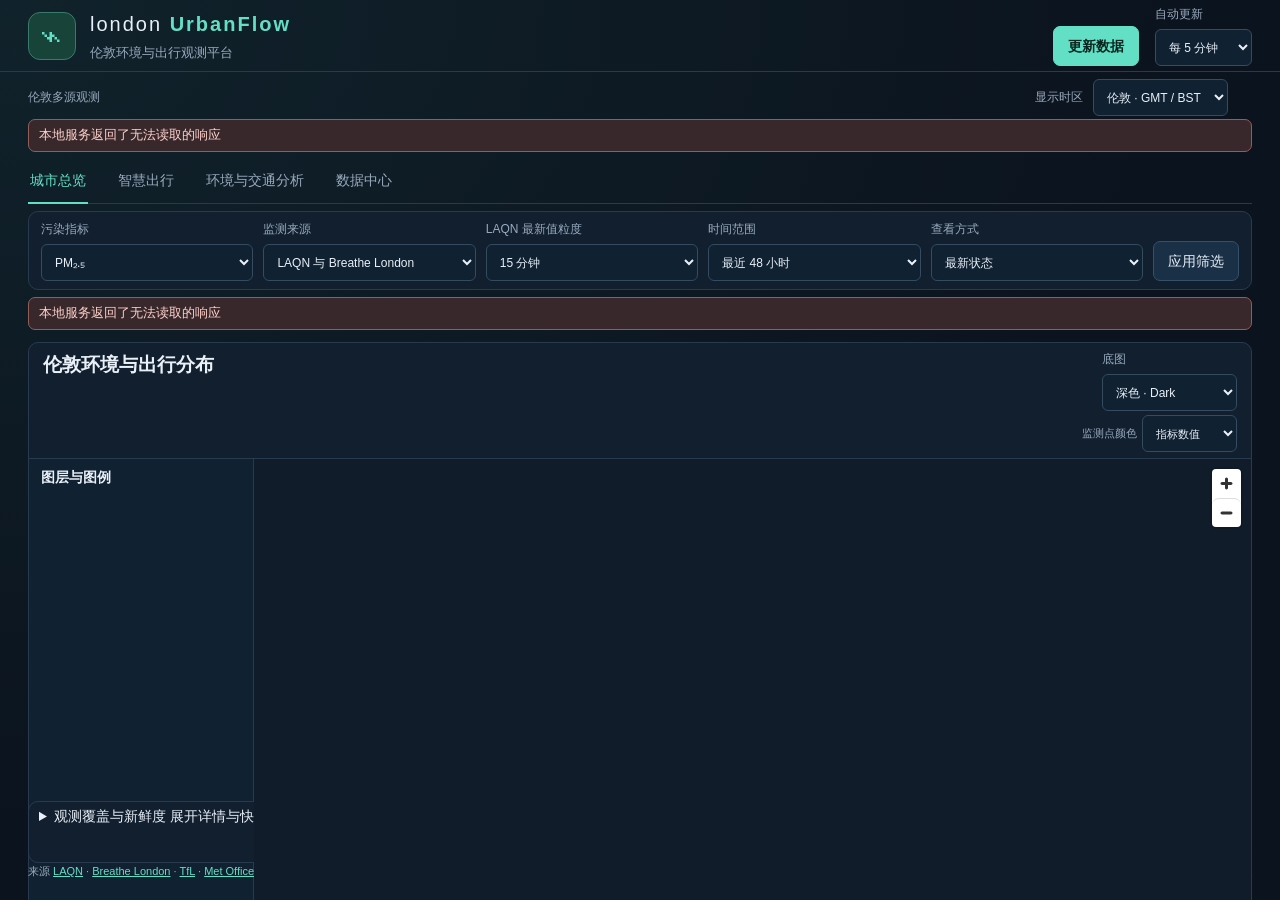
==== index.html @ 16e5d64f "优化网页界面模块" ====
<!doctype html>
<html lang="zh-CN">
<head>
<meta charset="utf-8">
<meta name="viewport" content="width=device-width,initial-scale=1">
<title>london UrbanFlow · 城市数据</title>
<link rel="icon" href="data:,">
<link rel="stylesheet" href="assets/live.css">
<link rel="stylesheet" href="assets/vendor/maplibre-gl-5.6.2.css">
<link rel="stylesheet" href="assets/city.css">
<script src="assets/vendor/maplibre-gl-5.6.2.js" defer></script>
<script src="assets/vendor/supercluster-8.0.1.min.js" defer></script>
<script src="assets/vendor/echarts-5.6.0.min.js" defer></script>
<script src="assets/live.js" defer></script>
<script src="assets/insights.js?v=20261118" defer></script>
<script src="assets/city.js?v=20261118" defer></script>
<script src="assets/journey.js?v=20261118" defer></script>
</head>
<body>
<noscript><p class="notice">请启用 JavaScript 以查询数据库。</p></noscript>
<header>
  <div class="brand"><div class="brandmark" aria-hidden="true">⌁</div><div><span class="wordmark">london <b>UrbanFlow</b></span><h1>伦敦环境与出行观测平台</h1></div></div>
  <div class="updates"><button id="updateButton" class="primary">更新数据</button><label>自动更新 <select id="autoInterval"><option value="0">关闭</option><option value="1">每 1 分钟</option><option value="5" selected>每 5 分钟</option><option value="15">每 15 分钟</option></select></label></div>
</header>
<main>
  <div class="context"><span>伦敦多源观测</span><label>显示时区 <select id="timezone"><option value="Europe/London">伦敦 · GMT / BST</option><option value="UTC">UTC</option><option value="Asia/Shanghai">北京 · UTC+8</option></select></label><span id="readTime"></span></div>
  <div id="startupError" class="notice error" hidden role="alert"></div>
  <div id="updateProgress" class="notice" hidden role="status" aria-live="polite"></div>
  <nav class="page-tabs" aria-label="页面"><button data-page="overview" class="active" aria-current="page">城市总览</button><button data-page="journey">智慧出行</button><button data-page="analysis">环境与交通分析</button><button data-page="tables">数据中心</button></nav>
  <div id="cityControls" class="panel city-controls">
    <label>污染指标<select id="cityMetric"><option value="PM25">PM₂.₅</option><option value="NO2">NO₂</option><option value="PM10">PM₁₀</option><option value="O3">O₃</option><option value="PM25_INDEX">PM₂.₅ 空气质量指数</option><option value="NO2_INDEX">NO₂ 空气质量指数</option></select></label>
    <label>监测来源<select id="citySource"><option value="">LAQN 与 Breathe London</option><option value="laqn">LAQN 参考站</option><option value="breathe">Breathe London 传感器</option><option value="breathe_wcc">Westminster 年度导入</option></select></label>
    <label>LAQN 最新值粒度<select id="cityPeriod"><option value="900">15 分钟</option><option value="3600">1 小时</option></select></label>
    <label>时间范围<select id="cityRange"><option value="48">最近 48 小时</option><option value="168">最近 7 天</option><option value="custom">自选日期</option></select></label>
    <label id="cityStartLabel" hidden>开始日期<input id="cityStart" type="date"></label><label id="cityEndLabel" hidden>结束日期<input id="cityEnd" type="date"></label>
    <label>查看方式<select id="cityMode"><option value="latest">最新状态</option><option value="history">历史回放</option></select></label>
    <button id="cityApply">应用筛选</button>
    <div class="replay" id="replayControls" hidden><button id="replayPlay">播放</button><input id="replayHour" type="range" min="0" max="47" value="47" aria-label="回放小时"><output id="replayLabel"></output></div>
  </div>
  <div id="cityError" class="notice error" hidden role="alert"></div>
  <section id="cityOverview">
    <div id="cityKpis" class="city-kpis"></div>
    <div class="city-grid">
      <section class="panel geo-panel">
        <div class="panel-title"><div><h2>伦敦环境与出行分布</h2><p id="mapWindow"></p></div><label>底图<select id="basemap"><option value="dark">深色 · Dark</option><option value="positron">浅色 · Positron</option></select></label></div>
        <div class="map-toolbar"><label>监测点颜色<select id="mapColor"><option value="concentration">指标数值</option><option value="freshness">数据新鲜度</option></select></label></div>
        <div class="map-workspace">
          <details class="gis-sidebar"><summary>图层与图例</summary><div class="gis-sidebar-content">
            <details class="gis-layer-group" open><summary><label class="check"><input id="layerBoundary" type="checkbox" checked> 行政区划</label></summary><div class="gis-sublayer"><label class="check"><input id="layerRegion" type="checkbox" checked> 大伦敦 <i class="layer-symbol boundary-symbol"></i></label><button type="button" data-gis-table="region">属性表</button></div><div class="gis-sublayer"><label class="check"><input id="layerBorough" type="checkbox" checked> 33 个行政区 <i class="layer-symbol borough-symbol"></i></label><button type="button" data-gis-table="borough">属性表</button></div></details>
            <details class="gis-layer-group" open><summary><label class="check"><input id="layerAir" type="checkbox" checked> 空气监测点</label></summary><div class="gis-sublayer"><label class="check"><input id="layerLaqn" type="checkbox" checked> LAQN <i class="layer-symbol laqn-symbol"></i></label><button type="button" data-gis-table="laqn">属性表</button></div><div class="gis-sublayer"><label class="check"><input id="layerBreathe" type="checkbox" checked> Breathe London <i class="layer-symbol breathe-symbol"></i></label><button type="button" data-gis-table="breathe">属性表</button></div></details>
            <div class="gis-layer-group"><div class="gis-sublayer"><label class="check"><input id="layerBikes" type="checkbox" checked> 自行车站 · 点</label><button type="button" data-gis-table="bikes">属性表</button></div></div>
            <details class="gis-layer-group" open><summary><label class="check"><input id="layerRoads" type="checkbox" checked> 道路事件</label></summary><div class="gis-sublayer"><label class="check"><input id="layerRoadPoints" type="checkbox" checked> 点事件 <i class="layer-symbol road-point-symbol"></i></label><button type="button" data-gis-table="roadPoint">属性表</button></div><div class="gis-sublayer"><label class="check"><input id="layerRoadAreas" type="checkbox" checked> 面事件 <i class="layer-symbol road-area-symbol"></i></label><button type="button" data-gis-table="roadArea">属性表</button></div></details>
            <div id="mapLegend" class="map-legend"></div>
          </div></details>
          <div id="cityMap" aria-label="伦敦环境与交通地图"></div>
        </div>
        <div id="mapNotice" class="map-notice" role="status">正在加载底图…</div>
         <section class="gis-table-panel" aria-label="地图属性表"><div class="gis-table-head"><div><h3 id="gisTableTitle">LAQN 监测点属性表</h3><span id="gisTableCount"></span></div><label>搜索要素<input id="gisTableSearch" type="search" placeholder="名称、编号或属性"></label></div><div id="gisTable" class="gis-table-scroll"></div><div class="gis-table-foot"><span id="gisTablePage"></span><button id="gisTablePrevious" type="button">上一页</button><button id="gisTableNext" type="button">下一页</button></div></section>
         <div class="map-attribution-text">OpenFreeMap · © OpenMapTiles · © OpenStreetMap contributors · 边界：<a href="https://www.ons.gov.uk/methodology/geography/licences" target="_blank" rel="noopener">ONS / OS Open Government Licence v3.0</a></div>
      </section>
      <aside class="panel linkage">
        <div class="panel-title"><div><h2 id="linkTitle">周边环境与出行</h2><p id="linkSubtitle">点击地图中的站点或道路事件</p></div></div>
        <div class="link-controls"><label>自行车 / 监测点范围<select id="nearRadius"><option value="500">500 米</option><option value="1000">1 公里</option><option value="2000">2 公里</option></select></label><label>道路事件范围<select id="roadRadius"><option value="500">500 米</option><option value="1000" selected>1 公里</option><option value="2000">2 公里</option></select></label></div>
        <div id="citizenCard" class="citizen-card" role="status" aria-live="polite"></div>
        <div id="nearbyContent" class="nearby-content"><p class="muted">选择一个监测站，查看污染变化和附近出行资源。</p></div>
        <div id="miniTrend" class="chart compact-chart" aria-label="所选站点污染趋势"></div>
        <div class="link-buttons"><button id="openSelected" disabled>元数据与原始记录</button><button id="analyseSelected" disabled>分析此站</button></div>
      </aside>
    </div>
    <details class="panel overview-bottom"><summary>观测覆盖与新鲜度 <span>展开详情与快速选站</span></summary><div class="overview-extra"><div id="coverageSummary" class="coverage-summary"></div><div class="quick-sites"><label>快速选择监测站<select id="quickStation"></select></label><button id="chooseQuick">查看周边</button></div></div></details>
  </section>
  <section id="journeyPage" hidden>
    <aside class="panel journey-planner">
      <div class="panel-title"><div><h2>规划出行</h2><p>Santander Cycles 固定站点 · 车辆与空位为快照</p></div></div>
      <div class="journey-form">
        <div class="journey-point"><button id="pickStart" type="button">在地图选起点</button><span id="startLabel">尚未选择</span></div>
        <div class="journey-point"><button id="pickEnd" type="button">在地图选终点</button><span id="endLabel">尚未选择</span></div>
        <div class="journey-actions"><button id="swapJourney" type="button">交换起终点</button><button id="clearJourney" type="button">清除</button></div>
        <label>出行方式<select id="journeyMode"><option value="shared_bike">Santander Cycles</option><option value="walk">步行</option><option value="personal_bike">个人自行车</option></select></label>
        <label id="maxWalkLabel">取车与还车步行上限<select id="maxWalk"><option value="1000">各 1 公里</option><option value="2000">各 2 公里</option></select></label>
        <button id="planJourney" class="primary" type="button">规划路线</button>
      </div>
      <div id="journeyResult" class="journey-result" role="status" aria-live="polite"><p class="muted">在地图上依次选择起点和终点。</p></div>
    </aside>
    <div class="panel journey-map-panel"><div class="journey-map-head"><strong>取车 · 骑行 · 还车</strong><span id="journeyMapHint">选择起点</span></div><div id="journeyMapHost"></div><div class="journey-map-foot">路线：© openrouteservice / OpenStreetMap · 站点：TfL BikePoint · 数据不保证车辆或空位预留</div></div>
  </section>
  <section id="cityAnalysis" hidden>
    <div class="panel analysis-selection">
      <label>分析来源<select id="analysisSource"><option value="laqn">LAQN 参考站</option><option value="breathe">Breathe London 传感器</option><option value="breathe_wcc">Westminster 年度导入</option></select></label>
      <label class="compare-select">对比站点（最多 4 站，可按 Ctrl 多选）<select id="compareStations" multiple size="4"></select></label>
      <label>时间粒度<select id="analysisInterval"><option value="3600">小时（优先来源小时值）</option><option value="900">15 分钟（LAQN）</option></select></label>
      <label>伦敦气象背景站<select id="weatherStation"><option value="">按有效观测数选择</option></select></label>
      <button id="analysisApply" class="primary">更新分析</button>
    </div>
    <div id="analysisNote" class="notice"></div>
    <nav class="analysis-tabs" aria-label="分析图表"><button type="button" data-analysis-tab="series" class="active">污染趋势</button><button type="button" data-analysis-tab="heatmap">小时热力</button><button type="button" data-analysis-tab="coverage">覆盖与缺测</button><button type="button" data-analysis-tab="weather">气象关联</button><button type="button" data-analysis-tab="bike">自行车时序</button><button type="button" data-analysis-tab="borough">行政区覆盖</button></nav>
    <section class="panel" data-analysis-section="series"><div class="panel-title"><h2>污染变化与站点对比</h2><span id="seriesSummary"></span></div><div id="pollutionChart" class="chart" aria-label="污染时间序列"></div></section>
    <div class="analysis-grid">
      <section class="panel" data-analysis-section="heatmap" hidden><div class="panel-title"><h2>日期 × 小时污染变化</h2></div><div id="pollutionHeatmap" class="chart" aria-label="污染小时热力图"></div></section>
      <section class="panel" data-analysis-section="coverage" hidden><div class="panel-title"><h2>有效监测站覆盖</h2></div><div id="coverageChart" class="chart" aria-label="逐小时覆盖率"></div></section>
      <section class="panel" data-analysis-section="coverage" hidden><div class="panel-title"><h2>缺测时段分布</h2></div><div id="missingHeatmap" class="chart" aria-label="缺测小时热力图"></div></section>
      <section class="panel" data-analysis-section="weather" hidden><div class="panel-title"><h2>污染与气象同步变化</h2></div><div id="weatherChart" class="chart" aria-label="污染与气象时序"></div><p id="weatherNote" class="chart-note"></p></section>
      <section class="panel" data-analysis-section="weather" hidden><div class="panel-title"><h2>风速与污染的小时配对</h2></div><div id="weatherScatter" class="chart" aria-label="风速污染散点图"></div><p id="correlationNote" class="chart-note"></p></section>
      <section class="panel" data-analysis-section="bike" hidden><div class="panel-title"><h2>自行车车辆与空位变化</h2></div><div class="bike-choice"><label>自行车站<select id="bikeStation"></select></label></div><div id="bikeChart" class="chart" aria-label="自行车快照时序"></div><p id="bikeNote" class="chart-note"></p></section>
    </div>
    <section class="panel" data-analysis-section="borough" hidden><div class="panel-title"><h2>行政区监测覆盖</h2></div><div id="boroughCoverage" class="borough-list"></div></section>
  </section>
  <div id="tablesPage" hidden>
  <nav id="sources" class="sources" aria-label="数据来源">
    <button class="source active" data-source="laqn" aria-current="page"><strong>LAQN</strong><span>空气质量参考站</span><small id="badge-laqn">读取中</small></button>
    <button class="source" data-source="breathe"><strong>Breathe London</strong><span>城市传感器网络</span><small id="badge-breathe">读取中</small></button>
    <button class="source" data-source="tfl"><strong>TfL</strong><span>自行车与道路事件</span><small id="badge-tfl">读取中</small></button>
    <button class="source" data-source="metoffice"><strong>Met Office</strong><span>地面气象观测</span><small id="badge-metoffice">读取中</small></button>
    <button class="source" data-source="boundaries"><strong>伦敦行政区划</strong><span>大伦敦与 33 个行政区</span><small>2025 年边界</small></button>
  </nav>
  <section class="panel">
    <div class="panel-title"><div><h2 id="tableTitle">LAQN 最新浓度</h2><p id="tableDescription">每项读数显示各自的观测时间</p></div><span id="rowCount"></span></div>
    <div class="filters">
      <label id="laqnFilter">观测类型<select id="laqnMode"><option value="900">15 分钟浓度</option><option value="3600">小时浓度</option><option value="index">小时空气质量指数</option></select></label>
      <label id="breatheFilter" hidden>数据来源<select id="breatheSource"><option value="breathe">官网地图与曲线</option><option value="breathe_wcc">Westminster 历史导入</option></select></label>
      <label id="tflFilter" hidden>交通数据<select id="tflMode"><option value="bikes">自行车停靠站</option><option value="roads">道路事件</option></select></label>
      <label id="weatherFilter" hidden>区域<select id="region"><option value="">全部区域</option></select></label>
      <label class="search"><span id="searchLabel">搜索站名或编号</span><input id="search" type="search" placeholder="输入名称或编号" autocomplete="off"></label>
      <label id="showAllFilter" class="check"><input id="showAll" type="checkbox"> <span id="showAllLabel">包括停用站点</span></label>
      <label>每页<select id="pageSize"><option selected>8</option><option>25</option><option>50</option><option>100</option></select></label>
    </div>
    <div id="tableError" class="notice error" hidden role="alert"></div>
    <div id="dataTable" class="table-wrap" aria-live="polite" aria-busy="true"></div>
    <div class="pagination"><span id="pageInfo"></span><button id="previous">上一页</button><button id="next">下一页</button></div>
  </section>
  <section id="collectionStatus" class="panel status-panel"><details open><summary>采集状态 <span id="statusSummary"></span></summary><div id="sourceStatus"></div></details></section>
  </div>
  <footer><span>来源 <a href="https://www.londonair.org.uk/" target="_blank" rel="noopener">LAQN</a> · <a href="https://www.breathelondon.org/" target="_blank" rel="noopener">Breathe London</a> · <a href="https://tfl.gov.uk/" target="_blank" rel="noopener">TfL</a> · <a href="https://www.metoffice.gov.uk/" target="_blank" rel="noopener">Met Office</a><br>Contains Breathe London data licensed under the Open Government Licence v3.0.</span><span>时间与质量状态来自各数据源<br>U 未提供审定状态 · P 暂定 · R 已审定</span></footer>
</main>
<dialog id="gisTableDialog" class="workspace-dialog"><div class="dialog-header"><h2>图层属性表</h2><button id="closeGisTable" type="button">关闭 ×</button></div></dialog>
<dialog id="linkageDialog" class="workspace-dialog"><div class="dialog-header"><h2>周边详情</h2><button id="closeLinkage" type="button">关闭 ×</button></div></dialog>
<dialog id="detail">
  <div class="dialog-header"><div><h2 id="detailTitle">站点详情</h2><p id="detailSubtitle"></p></div><button id="closeDetail" aria-label="关闭详情">关闭 ×</button></div>
  <div id="detailError" class="notice error" hidden role="alert"></div>
  <div id="stationDetail">
    <details class="metadata-section" open><summary>站点元数据</summary><div id="metadata" class="metadata"></div></details>
    <h3>历史观测</h3>
    <div class="filters">
      <label>开始日期<input id="historyStart" type="date"></label>
      <label>结束日期<input id="historyEnd" type="date"></label>
      <label>指标<select id="historyMetric"><option value="">全部指标</option></select></label>
      <label>观测时长<select id="historyPeriod"><option value="">全部时长</option><option value="900">15 分钟</option><option value="3600">1 小时</option><option value="0">快照</option></select></label>
      <button id="queryHistory" class="primary">查询</button>
    </div>
    <p id="historyBounds" class="muted"></p>
    <div id="historyTable" class="table-wrap"></div>
    <div class="pagination"><span id="historyPageInfo"></span><button id="historyPrevious">上一页</button><button id="historyNext">下一页</button></div>
  </div>
  <div id="boundaryDetail" hidden></div>
  <div id="roadDetail" hidden></div>
</dialog>
</body>
</html>
---- assets/live.css ----
:root{color-scheme:dark;font-family:Inter,"Segoe UI","Microsoft YaHei",sans-serif;font-size:14px;--bg:#0b131e;--panel:#111f2e;--line:#283b4e;--muted:#98aabd;--ink:#e9f0f8;--accent:#63dfc6}*{box-sizing:border-box}body{margin:0;background:radial-gradient(ellipse at top left,#17363c70,transparent 65%),var(--bg);color:var(--ink);line-height:1.6}header,main{max-width:1900px;margin:auto;padding:26px 32px}header{display:flex;justify-content:space-between;gap:22px;align-items:center;border-bottom:1px solid var(--line)}main{padding-top:16px}.brand{display:flex;gap:14px;align-items:center}.brandmark{background:#184339;color:var(--accent);border:1px solid #387b6c;border-radius:12px;font-size:40px;line-height:1;width:48px;height:48px;text-align:center}.wordmark{font-size:20px;letter-spacing:2px}.wordmark b{color:var(--accent)}h1{font-size:13px;font-weight:400;color:var(--muted);margin:3px 0 0}h2{font-size:19px;margin:0}h3{font-size:16px}button,select,input{font:inherit}button,select{cursor:pointer}button{color:var(--ink);background:#193046;border:1px solid #35506a;border-radius:7px;padding:8px 14px}button:hover{background:#27445c}button:disabled{opacity:.4;cursor:default}.primary{background:#63dfc6;color:#08251e;border-color:#63dfc6;font-weight:650}.primary:hover{background:#8debd8}select,input[type=search],input[type=date]{color:var(--ink);border:1px solid #344b60;border-radius:6px;background:#102131;padding:7px 9px;min-height:37px}input[type=checkbox]{accent-color:var(--accent)}button:focus-visible,input:focus-visible,select:focus-visible,summary:focus-visible,a:focus-visible{outline:2px solid var(--accent);outline-offset:3px}[hidden]{display:none!important}label{display:flex;flex-direction:column;gap:5px;color:var(--muted);font-size:12px}.updates{display:flex;align-items:end;gap:16px}.context{display:flex;align-items:center;gap:24px;margin-bottom:22px;color:var(--muted);font-size:12px}.context>label{flex-direction:row;align-items:center;gap:10px}.context>span:first-child{margin-right:auto}.sources{display:grid;grid-template-columns:repeat(4,minmax(0,1fr));gap:12px;margin-bottom:22px}.source{background:#112131;text-align:left;border-color:#2b4051;padding:17px 20px;border-radius:9px;display:flex;flex-direction:column;gap:4px;position:relative}.source strong{font-size:18px;font-weight:550}.source span{font-size:12px;color:var(--muted)}.source small{font-size:11px;margin-top:9px;color:#b4c2d0}.source.active{border-color:var(--accent);background:linear-gradient(110deg,#173a39,#132838)}.source.active strong{color:var(--accent)}.source small.warning{color:#f4c16b}.panel{background:var(--panel);border:1px solid var(--line);border-radius:10px;overflow:hidden;margin-bottom:18px}.panel-title{display:flex;justify-content:space-between;gap:15px;align-items:center;padding:20px 22px 15px}.panel-title p{color:var(--muted);font-size:12px;margin:4px 0 0}.panel-title>span{font-size:12px;color:var(--muted)}.filters{display:flex;flex-wrap:wrap;align-items:end;gap:14px;padding:0 22px 18px}.filters .search{min-width:220px;flex:1}.check{flex-direction:row;align-items:center;min-height:37px;gap:5px;white-space:nowrap}.table-wrap{overflow:auto;max-height:64vh;scrollbar-width:thin;min-height:160px;border-top:1px solid var(--line)}table{width:100%;border-collapse:collapse;text-align:left;font-size:12px}th{position:sticky;top:0;z-index:1;background:#182d40;padding:12px 15px;color:#b1c5d8;white-space:nowrap;font-weight:500}td{padding:13px 15px;border-bottom:1px solid #26394b;vertical-align:top;min-width:150px}tbody tr:nth-child(even){background:#172b3a38}tbody tr:hover{background:#21394b88}td:first-child{min-width:235px}td .site-link{padding:0;color:var(--accent);background:none;border:0;font-size:13px;white-space:normal;text-align:left}.site-link:hover{text-decoration:underline}.station-name{display:block;color:var(--ink);font-size:12px}.sub,.obs-time{display:block;color:var(--muted);font-size:10px;margin-top:4px}.value{font-size:18px;line-height:1.2;font-variant-numeric:tabular-nums}.unit{font-size:10px;color:var(--muted);margin-left:5px}.quality{font-size:10px;color:#add3c5;padding:0 4px;border:1px solid #35594e;border-radius:3px;margin-left:5px}.stale .obs-time,.warning{color:#e5b56d}.stale .value{color:#d7c6b0}.pagination{padding:12px 22px;display:flex;align-items:center;gap:10px;font-size:12px}.pagination>span{margin-right:auto;color:var(--muted)}.notice{padding:13px 17px;border:1px solid #3b6477;border-radius:7px;background:#173041;margin-bottom:15px;font-size:13px;white-space:pre-line}.error{border-color:#945e58;background:#38282c;color:#ffd2ca}td.empty{text-align:center;padding:60px 20px;color:var(--muted)}.status-panel{padding:16px 22px}.status-panel summary{font-size:13px;cursor:pointer}.status-panel summary span{margin-left:12px;color:var(--muted);font-size:12px}.jobs{width:100%;font-size:11px;margin-top:13px}.jobs th{position:static;background:none}.jobs td{min-width:0}.jobs td:first-child{min-width:170px}.job-error{color:#f0b298;max-width:450px;overflow-wrap:anywhere}.status-extra{font-size:12px;color:var(--muted)}footer{display:flex;justify-content:space-between;gap:25px;color:var(--muted);font-size:11px;padding:7px 0 25px}a{color:var(--accent)}dialog{background:var(--panel);color:var(--ink);border:1px solid #446176;border-radius:12px;width:min(1250px,calc(100% - 30px));max-height:92vh;padding:22px}dialog::backdrop{background:#030911bb;backdrop-filter:blur(3px)}.dialog-header{display:flex;justify-content:space-between;align-items:start;gap:15px;margin-bottom:20px}.dialog-header p{font-size:12px;color:var(--muted);margin:5px 0}.metadata-section summary{cursor:pointer}.metadata{display:grid;grid-template-columns:repeat(3,minmax(0,1fr));gap:8px 22px;margin:15px 0}.metadata-item{padding:7px 0;border-bottom:1px solid var(--line);overflow-wrap:anywhere;font-size:12px}.metadata-item span{display:block;color:var(--muted);font-size:10px;margin-bottom:3px}.metadata-section{border-bottom:1px solid var(--line);padding-bottom:14px}dialog .filters{padding:0 0 12px}dialog .table-wrap{max-height:38vh}dialog .pagination{padding-left:0;padding-right:0}.muted{color:var(--muted);font-size:11px}.raw-data{white-space:pre-wrap;overflow-wrap:anywhere;background:#0c1824;border:1px solid var(--line);padding:13px;border-radius:6px;font-size:11px;max-height:300px;overflow:auto}.road-summary{display:grid;grid-template-columns:repeat(2,minmax(0,1fr));gap:10px}.road-summary p{font-size:12px;overflow-wrap:anywhere}.road-summary span{color:var(--muted);display:block}
@media(max-width:1000px){header,main{padding-left:18px;padding-right:18px}.sources{grid-template-columns:repeat(2,minmax(0,1fr))}.metadata{grid-template-columns:repeat(2,minmax(0,1fr))}.context{flex-wrap:wrap;gap:10px}.context #readTime{width:100%}.source{padding:14px 17px}}
@media(max-width:600px){header{align-items:start;flex-direction:column}.updates{width:100%;justify-content:space-between}.wordmark{font-size:17px}.sources{gap:8px}.source strong{font-size:15px}.panel-title{padding:16px}.filters{padding:0 16px 15px;gap:10px}.filters .search{min-width:100%;order:3}h2{font-size:16px}.pagination{padding:12px}.metadata{grid-template-columns:1fr}.road-summary{grid-template-columns:1fr}footer{flex-direction:column}.status-panel{padding:14px}.table-wrap{max-height:65vh}dialog{padding:16px}}
---- assets/vendor/maplibre-gl-5.6.2.css ----
.maplibregl-map{font:12px/20px Helvetica Neue,Arial,Helvetica,sans-serif;overflow:hidden;position:relative;-webkit-tap-highlight-color:rgb(0,0,0,0)}.maplibregl-canvas{left:0;position:absolute;top:0}.maplibregl-map:fullscreen{height:100%;width:100%}.maplibregl-ctrl-group button.maplibregl-ctrl-compass{touch-action:none}.maplibregl-canvas-container.maplibregl-interactive,.maplibregl-ctrl-group button.maplibregl-ctrl-compass{cursor:grab;-webkit-user-select:none;-moz-user-select:none;user-select:none}.maplibregl-canvas-container.maplibregl-interactive.maplibregl-track-pointer{cursor:pointer}.maplibregl-canvas-container.maplibregl-interactive:active,.maplibregl-ctrl-group button.maplibregl-ctrl-compass:active{cursor:grabbing}.maplibregl-canvas-container.maplibregl-touch-zoom-rotate,.maplibregl-canvas-container.maplibregl-touch-zoom-rotate .maplibregl-canvas{touch-action:pan-x pan-y}.maplibregl-canvas-container.maplibregl-touch-drag-pan,.maplibregl-canvas-container.maplibregl-touch-drag-pan .maplibregl-canvas{touch-action:pinch-zoom}.maplibregl-canvas-container.maplibregl-touch-zoom-rotate.maplibregl-touch-drag-pan,.maplibregl-canvas-container.maplibregl-touch-zoom-rotate.maplibregl-touch-drag-pan .maplibregl-canvas{touch-action:none}.maplibregl-canvas-container.maplibregl-touch-drag-pan.maplibregl-cooperative-gestures,.maplibregl-canvas-container.maplibregl-touch-drag-pan.maplibregl-cooperative-gestures .maplibregl-canvas{touch-action:pan-x pan-y}.maplibregl-ctrl-bottom-left,.maplibregl-ctrl-bottom-right,.maplibregl-ctrl-top-left,.maplibregl-ctrl-top-right{pointer-events:none;position:absolute;z-index:2}.maplibregl-ctrl-top-left{left:0;top:0}.maplibregl-ctrl-top-right{right:0;top:0}.maplibregl-ctrl-bottom-left{bottom:0;left:0}.maplibregl-ctrl-bottom-right{bottom:0;right:0}.maplibregl-ctrl{clear:both;pointer-events:auto;transform:translate(0)}.maplibregl-ctrl-top-left .maplibregl-ctrl{float:left;margin:10px 0 0 10px}.maplibregl-ctrl-top-right .maplibregl-ctrl{float:right;margin:10px 10px 0 0}.maplibregl-ctrl-bottom-left .maplibregl-ctrl{float:left;margin:0 0 10px 10px}.maplibregl-ctrl-bottom-right .maplibregl-ctrl{float:right;margin:0 10px 10px 0}.maplibregl-ctrl-group{background:#fff;border-radius:4px}.maplibregl-ctrl-group:not(:empty){box-shadow:0 0 0 2px rgba(0,0,0,.1)}@media (forced-colors:active){.maplibregl-ctrl-group:not(:empty){box-shadow:0 0 0 2px ButtonText}}.maplibregl-ctrl-group button{background-color:transparent;border:0;box-sizing:border-box;cursor:pointer;display:block;height:29px;outline:none;padding:0;width:29px}.maplibregl-ctrl-group button+button{border-top:1px solid #ddd}.maplibregl-ctrl button .maplibregl-ctrl-icon{background-position:50%;background-repeat:no-repeat;display:block;height:100%;width:100%}@media (forced-colors:active){.maplibregl-ctrl-icon{background-color:transparent}.maplibregl-ctrl-group button+button{border-top:1px solid ButtonText}}.maplibregl-ctrl button::-moz-focus-inner{border:0;padding:0}.maplibregl-ctrl-attrib-button:focus,.maplibregl-ctrl-group button:focus{box-shadow:0 0 2px 2px #0096ff}.maplibregl-ctrl button:disabled{cursor:not-allowed}.maplibregl-ctrl button:disabled .maplibregl-ctrl-icon{opacity:.25}@media (hover:hover){.maplibregl-ctrl button:not(:disabled):hover{background-color:rgba(0,0,0,.05)}}.maplibregl-ctrl button:not(:disabled):active{background-color:rgba(0,0,0,.05)}.maplibregl-ctrl-group button:focus:focus-visible{box-shadow:0 0 2px 2px #0096ff}.maplibregl-ctrl-group button:focus:not(:focus-visible){box-shadow:none}.maplibregl-ctrl-group button:focus:first-child{border-radius:4px 4px 0 0}.maplibregl-ctrl-group button:focus:last-child{border-radius:0 0 4px 4px}.maplibregl-ctrl-group button:focus:only-child{border-radius:inherit}.maplibregl-ctrl button.maplibregl-ctrl-zoom-out .maplibregl-ctrl-icon{background-image:url("data:image/svg+xml;charset=utf-8,%3Csvg xmlns='http://www.w3.org/2000/svg' width='29' height='29' fill='%23333' viewBox='0 0 29 29'%3E%3Cpath d='M10 13c-.75 0-1.5.75-1.5 1.5S9.25 16 10 16h9c.75 0 1.5-.75 1.5-1.5S19.75 13 19 13z'/%3E%3C/svg%3E")}.maplibregl-ctrl button.maplibregl-ctrl-zoom-in .maplibregl-ctrl-icon{background-image:url("data:image/svg+xml;charset=utf-8,%3Csvg xmlns='http://www.w3.org/2000/svg' width='29' height='29' fill='%23333' viewBox='0 0 29 29'%3E%3Cpath d='M14.5 8.5c-.75 0-1.5.75-1.5 1.5v3h-3c-.75 0-1.5.75-1.5 1.5S9.25 16 10 16h3v3c0 .75.75 1.5 1.5 1.5S16 19.75 16 19v-3h3c.75 0 1.5-.75 1.5-1.5S19.75 13 19 13h-3v-3c0-.75-.75-1.5-1.5-1.5'/%3E%3C/svg%3E")}@media (forced-colors:active){.maplibregl-ctrl button.maplibregl-ctrl-zoom-out .maplibregl-ctrl-icon{background-image:url("data:image/svg+xml;charset=utf-8,%3Csvg xmlns='http://www.w3.org/2000/svg' width='29' height='29' fill='%23fff' viewBox='0 0 29 29'%3E%3Cpath d='M10 13c-.75 0-1.5.75-1.5 1.5S9.25 16 10 16h9c.75 0 1.5-.75 1.5-1.5S19.75 13 19 13z'/%3E%3C/svg%3E")}.maplibregl-ctrl button.maplibregl-ctrl-zoom-in .maplibregl-ctrl-icon{background-image:url("data:image/svg+xml;charset=utf-8,%3Csvg xmlns='http://www.w3.org/2000/svg' width='29' height='29' fill='%23fff' viewBox='0 0 29 29'%3E%3Cpath d='M14.5 8.5c-.75 0-1.5.75-1.5 1.5v3h-3c-.75 0-1.5.75-1.5 1.5S9.25 16 10 16h3v3c0 .75.75 1.5 1.5 1.5S16 19.75 16 19v-3h3c.75 0 1.5-.75 1.5-1.5S19.75 13 19 13h-3v-3c0-.75-.75-1.5-1.5-1.5'/%3E%3C/svg%3E")}}@media (forced-colors:active) and (prefers-color-scheme:light){.maplibregl-ctrl button.maplibregl-ctrl-zoom-out .maplibregl-ctrl-icon{background-image:url("data:image/svg+xml;charset=utf-8,%3Csvg xmlns='http://www.w3.org/2000/svg' width='29' height='29' viewBox='0 0 29 29'%3E%3Cpath d='M10 13c-.75 0-1.5.75-1.5 1.5S9.25 16 10 16h9c.75 0 1.5-.75 1.5-1.5S19.75 13 19 13z'/%3E%3C/svg%3E")}.maplibregl-ctrl button.maplibregl-ctrl-zoom-in .maplibregl-ctrl-icon{background-image:url("data:image/svg+xml;charset=utf-8,%3Csvg xmlns='http://www.w3.org/2000/svg' width='29' height='29' viewBox='0 0 29 29'%3E%3Cpath d='M14.5 8.5c-.75 0-1.5.75-1.5 1.5v3h-3c-.75 0-1.5.75-1.5 1.5S9.25 16 10 16h3v3c0 .75.75 1.5 1.5 1.5S16 19.75 16 19v-3h3c.75 0 1.5-.75 1.5-1.5S19.75 13 19 13h-3v-3c0-.75-.75-1.5-1.5-1.5'/%3E%3C/svg%3E")}}.maplibregl-ctrl button.maplibregl-ctrl-fullscreen .maplibregl-ctrl-icon{background-image:url("data:image/svg+xml;charset=utf-8,%3Csvg xmlns='http://www.w3.org/2000/svg' width='29' height='29' fill='%23333' viewBox='0 0 29 29'%3E%3Cpath d='M24 16v5.5c0 1.75-.75 2.5-2.5 2.5H16v-1l3-1.5-4-5.5 1-1 5.5 4 1.5-3zM6 16l1.5 3 5.5-4 1 1-4 5.5 3 1.5v1H7.5C5.75 24 5 23.25 5 21.5V16zm7-11v1l-3 1.5 4 5.5-1 1-5.5-4L6 13H5V7.5C5 5.75 5.75 5 7.5 5zm11 2.5c0-1.75-.75-2.5-2.5-2.5H16v1l3 1.5-4 5.5 1 1 5.5-4 1.5 3h1z'/%3E%3C/svg%3E")}.maplibregl-ctrl button.maplibregl-ctrl-shrink .maplibregl-ctrl-icon{background-image:url("data:image/svg+xml;charset=utf-8,%3Csvg xmlns='http://www.w3.org/2000/svg' width='29' height='29' viewBox='0 0 29 29'%3E%3Cpath d='M18.5 16c-1.75 0-2.5.75-2.5 2.5V24h1l1.5-3 5.5 4 1-1-4-5.5 3-1.5v-1zM13 18.5c0-1.75-.75-2.5-2.5-2.5H5v1l3 1.5L4 24l1 1 5.5-4 1.5 3h1zm3-8c0 1.75.75 2.5 2.5 2.5H24v-1l-3-1.5L25 5l-1-1-5.5 4L17 5h-1zM10.5 13c1.75 0 2.5-.75 2.5-2.5V5h-1l-1.5 3L5 4 4 5l4 5.5L5 12v1z'/%3E%3C/svg%3E")}@media (forced-colors:active){.maplibregl-ctrl button.maplibregl-ctrl-fullscreen .maplibregl-ctrl-icon{background-image:url("data:image/svg+xml;charset=utf-8,%3Csvg xmlns='http://www.w3.org/2000/svg' width='29' height='29' fill='%23fff' viewBox='0 0 29 29'%3E%3Cpath d='M24 16v5.5c0 1.75-.75 2.5-2.5 2.5H16v-1l3-1.5-4-5.5 1-1 5.5 4 1.5-3zM6 16l1.5 3 5.5-4 1 1-4 5.5 3 1.5v1H7.5C5.75 24 5 23.25 5 21.5V16zm7-11v1l-3 1.5 4 5.5-1 1-5.5-4L6 13H5V7.5C5 5.75 5.75 5 7.5 5zm11 2.5c0-1.75-.75-2.5-2.5-2.5H16v1l3 1.5-4 5.5 1 1 5.5-4 1.5 3h1z'/%3E%3C/svg%3E")}.maplibregl-ctrl button.maplibregl-ctrl-shrink .maplibregl-ctrl-icon{background-image:url("data:image/svg+xml;charset=utf-8,%3Csvg xmlns='http://www.w3.org/2000/svg' width='29' height='29' fill='%23fff' viewBox='0 0 29 29'%3E%3Cpath d='M18.5 16c-1.75 0-2.5.75-2.5 2.5V24h1l1.5-3 5.5 4 1-1-4-5.5 3-1.5v-1zM13 18.5c0-1.75-.75-2.5-2.5-2.5H5v1l3 1.5L4 24l1 1 5.5-4 1.5 3h1zm3-8c0 1.75.75 2.5 2.5 2.5H24v-1l-3-1.5L25 5l-1-1-5.5 4L17 5h-1zM10.5 13c1.75 0 2.5-.75 2.5-2.5V5h-1l-1.5 3L5 4 4 5l4 5.5L5 12v1z'/%3E%3C/svg%3E")}}@media (forced-colors:active) and (prefers-color-scheme:light){.maplibregl-ctrl button.maplibregl-ctrl-fullscreen .maplibregl-ctrl-icon{background-image:url("data:image/svg+xml;charset=utf-8,%3Csvg xmlns='http://www.w3.org/2000/svg' width='29' height='29' viewBox='0 0 29 29'%3E%3Cpath d='M24 16v5.5c0 1.75-.75 2.5-2.5 2.5H16v-1l3-1.5-4-5.5 1-1 5.5 4 1.5-3zM6 16l1.5 3 5.5-4 1 1-4 5.5 3 1.5v1H7.5C5.75 24 5 23.25 5 21.5V16zm7-11v1l-3 1.5 4 5.5-1 1-5.5-4L6 13H5V7.5C5 5.75 5.75 5 7.5 5zm11 2.5c0-1.75-.75-2.5-2.5-2.5H16v1l3 1.5-4 5.5 1 1 5.5-4 1.5 3h1z'/%3E%3C/svg%3E")}.maplibregl-ctrl button.maplibregl-ctrl-shrink .maplibregl-ctrl-icon{background-image:url("data:image/svg+xml;charset=utf-8,%3Csvg xmlns='http://www.w3.org/2000/svg' width='29' height='29' viewBox='0 0 29 29'%3E%3Cpath d='M18.5 16c-1.75 0-2.5.75-2.5 2.5V24h1l1.5-3 5.5 4 1-1-4-5.5 3-1.5v-1zM13 18.5c0-1.75-.75-2.5-2.5-2.5H5v1l3 1.5L4 24l1 1 5.5-4 1.5 3h1zm3-8c0 1.75.75 2.5 2.5 2.5H24v-1l-3-1.5L25 5l-1-1-5.5 4L17 5h-1zM10.5 13c1.75 0 2.5-.75 2.5-2.5V5h-1l-1.5 3L5 4 4 5l4 5.5L5 12v1z'/%3E%3C/svg%3E")}}.maplibregl-ctrl button.maplibregl-ctrl-compass .maplibregl-ctrl-icon{background-image:url("data:image/svg+xml;charset=utf-8,%3Csvg xmlns='http://www.w3.org/2000/svg' width='29' height='29' fill='%23333' viewBox='0 0 29 29'%3E%3Cpath d='m10.5 14 4-8 4 8z'/%3E%3Cpath fill='%23ccc' d='m10.5 16 4 8 4-8z'/%3E%3C/svg%3E")}@media (forced-colors:active){.maplibregl-ctrl button.maplibregl-ctrl-compass .maplibregl-ctrl-icon{background-image:url("data:image/svg+xml;charset=utf-8,%3Csvg xmlns='http://www.w3.org/2000/svg' width='29' height='29' fill='%23fff' viewBox='0 0 29 29'%3E%3Cpath d='m10.5 14 4-8 4 8z'/%3E%3Cpath fill='%23ccc' d='m10.5 16 4 8 4-8z'/%3E%3C/svg%3E")}}@media (forced-colors:active) and (prefers-color-scheme:light){.maplibregl-ctrl button.maplibregl-ctrl-compass .maplibregl-ctrl-icon{background-image:url("data:image/svg+xml;charset=utf-8,%3Csvg xmlns='http://www.w3.org/2000/svg' width='29' height='29' viewBox='0 0 29 29'%3E%3Cpath d='m10.5 14 4-8 4 8z'/%3E%3Cpath fill='%23ccc' d='m10.5 16 4 8 4-8z'/%3E%3C/svg%3E")}}.maplibregl-ctrl button.maplibregl-ctrl-globe .maplibregl-ctrl-icon{background-image:url("data:image/svg+xml;charset=utf-8,%3Csvg xmlns='http://www.w3.org/2000/svg' width='22' height='22' fill='none' stroke='%23333' viewBox='0 0 22 22'%3E%3Ccircle cx='11' cy='11' r='8.5'/%3E%3Cpath d='M17.5 11c0 4.819-3.02 8.5-6.5 8.5S4.5 15.819 4.5 11 7.52 2.5 11 2.5s6.5 3.681 6.5 8.5Z'/%3E%3Cpath d='M13.5 11c0 2.447-.331 4.64-.853 6.206-.262.785-.562 1.384-.872 1.777-.314.399-.58.517-.775.517s-.461-.118-.775-.517c-.31-.393-.61-.992-.872-1.777C8.831 15.64 8.5 13.446 8.5 11s.331-4.64.853-6.206c.262-.785.562-1.384.872-1.777.314-.399.58-.517.775-.517s.461.118.775.517c.31.393.61.992.872 1.777.522 1.565.853 3.76.853 6.206Z'/%3E%3Cpath d='M11 7.5c-1.909 0-3.622-.166-4.845-.428-.616-.132-1.08-.283-1.379-.434a1.3 1.3 0 0 1-.224-.138q.07-.058.224-.138c.299-.151.763-.302 1.379-.434C7.378 5.666 9.091 5.5 11 5.5s3.622.166 4.845.428c.616.132 1.08.283 1.379.434.105.053.177.1.224.138q-.07.058-.224.138c-.299.151-.763.302-1.379.434-1.223.262-2.936.428-4.845.428ZM4.486 6.436ZM11 16.5c-1.909 0-3.622-.166-4.845-.428-.616-.132-1.08-.283-1.379-.434a1.3 1.3 0 0 1-.224-.138 1.3 1.3 0 0 1 .224-.138c.299-.151.763-.302 1.379-.434C7.378 14.666 9.091 14.5 11 14.5s3.622.166 4.845.428c.616.132 1.08.283 1.379.434.105.053.177.1.224.138a1.3 1.3 0 0 1-.224.138c-.299.151-.763.302-1.379.434-1.223.262-2.936.428-4.845.428Zm-6.514-1.064ZM11 12.5c-2.46 0-4.672-.222-6.255-.574-.796-.177-1.406-.38-1.805-.59a1.5 1.5 0 0 1-.39-.272.3.3 0 0 1-.047-.064.3.3 0 0 1 .048-.064c.066-.073.189-.167.389-.272.399-.21 1.009-.413 1.805-.59C6.328 9.722 8.54 9.5 11 9.5s4.672.222 6.256.574c.795.177 1.405.38 1.804.59.2.105.323.2.39.272a.3.3 0 0 1 .047.064.3.3 0 0 1-.048.064 1.4 1.4 0 0 1-.389.272c-.399.21-1.009.413-1.804.59-1.584.352-3.796.574-6.256.574Zm-8.501-1.51v.002zm0 .018v.002zm17.002.002v-.002zm0-.018v-.002z'/%3E%3C/svg%3E")}.maplibregl-ctrl button.maplibregl-ctrl-globe-enabled .maplibregl-ctrl-icon{background-image:url("data:image/svg+xml;charset=utf-8,%3Csvg xmlns='http://www.w3.org/2000/svg' width='22' height='22' fill='none' stroke='%2333b5e5' viewBox='0 0 22 22'%3E%3Ccircle cx='11' cy='11' r='8.5'/%3E%3Cpath d='M17.5 11c0 4.819-3.02 8.5-6.5 8.5S4.5 15.819 4.5 11 7.52 2.5 11 2.5s6.5 3.681 6.5 8.5Z'/%3E%3Cpath d='M13.5 11c0 2.447-.331 4.64-.853 6.206-.262.785-.562 1.384-.872 1.777-.314.399-.58.517-.775.517s-.461-.118-.775-.517c-.31-.393-.61-.992-.872-1.777C8.831 15.64 8.5 13.446 8.5 11s.331-4.64.853-6.206c.262-.785.562-1.384.872-1.777.314-.399.58-.517.775-.517s.461.118.775.517c.31.393.61.992.872 1.777.522 1.565.853 3.76.853 6.206Z'/%3E%3Cpath d='M11 7.5c-1.909 0-3.622-.166-4.845-.428-.616-.132-1.08-.283-1.379-.434a1.3 1.3 0 0 1-.224-.138q.07-.058.224-.138c.299-.151.763-.302 1.379-.434C7.378 5.666 9.091 5.5 11 5.5s3.622.166 4.845.428c.616.132 1.08.283 1.379.434.105.053.177.1.224.138q-.07.058-.224.138c-.299.151-.763.302-1.379.434-1.223.262-2.936.428-4.845.428ZM4.486 6.436ZM11 16.5c-1.909 0-3.622-.166-4.845-.428-.616-.132-1.08-.283-1.379-.434a1.3 1.3 0 0 1-.224-.138 1.3 1.3 0 0 1 .224-.138c.299-.151.763-.302 1.379-.434C7.378 14.666 9.091 14.5 11 14.5s3.622.166 4.845.428c.616.132 1.08.283 1.379.434.105.053.177.1.224.138a1.3 1.3 0 0 1-.224.138c-.299.151-.763.302-1.379.434-1.223.262-2.936.428-4.845.428Zm-6.514-1.064ZM11 12.5c-2.46 0-4.672-.222-6.255-.574-.796-.177-1.406-.38-1.805-.59a1.5 1.5 0 0 1-.39-.272.3.3 0 0 1-.047-.064.3.3 0 0 1 .048-.064c.066-.073.189-.167.389-.272.399-.21 1.009-.413 1.805-.59C6.328 9.722 8.54 9.5 11 9.5s4.672.222 6.256.574c.795.177 1.405.38 1.804.59.2.105.323.2.39.272a.3.3 0 0 1 .047.064.3.3 0 0 1-.048.064 1.4 1.4 0 0 1-.389.272c-.399.21-1.009.413-1.804.59-1.584.352-3.796.574-6.256.574Zm-8.501-1.51v.002zm0 .018v.002zm17.002.002v-.002zm0-.018v-.002z'/%3E%3C/svg%3E")}.maplibregl-ctrl button.maplibregl-ctrl-terrain .maplibregl-ctrl-icon{background-image:url("data:image/svg+xml;charset=utf-8,%3Csvg xmlns='http://www.w3.org/2000/svg' width='22' height='22' fill='%23333' viewBox='0 0 22 22'%3E%3Cpath d='m1.754 13.406 4.453-4.851 3.09 3.09 3.281 3.277.969-.969-3.309-3.312 3.844-4.121 6.148 6.886h1.082v-.855l-7.207-8.07-4.84 5.187L6.169 6.57l-5.48 5.965v.871ZM.688 16.844h20.625v1.375H.688Zm0 0'/%3E%3C/svg%3E")}.maplibregl-ctrl button.maplibregl-ctrl-terrain-enabled .maplibregl-ctrl-icon{background-image:url("data:image/svg+xml;charset=utf-8,%3Csvg xmlns='http://www.w3.org/2000/svg' width='22' height='22' fill='%2333b5e5' viewBox='0 0 22 22'%3E%3Cpath d='m1.754 13.406 4.453-4.851 3.09 3.09 3.281 3.277.969-.969-3.309-3.312 3.844-4.121 6.148 6.886h1.082v-.855l-7.207-8.07-4.84 5.187L6.169 6.57l-5.48 5.965v.871ZM.688 16.844h20.625v1.375H.688Zm0 0'/%3E%3C/svg%3E")}.maplibregl-ctrl button.maplibregl-ctrl-geolocate .maplibregl-ctrl-icon{background-image:url("data:image/svg+xml;charset=utf-8,%3Csvg xmlns='http://www.w3.org/2000/svg' width='29' height='29' fill='%23333' viewBox='0 0 20 20'%3E%3Cpath d='M10 4C9 4 9 5 9 5v.1A5 5 0 0 0 5.1 9H5s-1 0-1 1 1 1 1 1h.1A5 5 0 0 0 9 14.9v.1s0 1 1 1 1-1 1-1v-.1a5 5 0 0 0 3.9-3.9h.1s1 0 1-1-1-1-1-1h-.1A5 5 0 0 0 11 5.1V5s0-1-1-1m0 2.5a3.5 3.5 0 1 1 0 7 3.5 3.5 0 1 1 0-7'/%3E%3Ccircle cx='10' cy='10' r='2'/%3E%3C/svg%3E")}.maplibregl-ctrl button.maplibregl-ctrl-geolocate:disabled .maplibregl-ctrl-icon{background-image:url("data:image/svg+xml;charset=utf-8,%3Csvg xmlns='http://www.w3.org/2000/svg' width='29' height='29' fill='%23aaa' viewBox='0 0 20 20'%3E%3Cpath d='M10 4C9 4 9 5 9 5v.1A5 5 0 0 0 5.1 9H5s-1 0-1 1 1 1 1 1h.1A5 5 0 0 0 9 14.9v.1s0 1 1 1 1-1 1-1v-.1a5 5 0 0 0 3.9-3.9h.1s1 0 1-1-1-1-1-1h-.1A5 5 0 0 0 11 5.1V5s0-1-1-1m0 2.5a3.5 3.5 0 1 1 0 7 3.5 3.5 0 1 1 0-7'/%3E%3Ccircle cx='10' cy='10' r='2'/%3E%3Cpath fill='red' d='m14 5 1 1-9 9-1-1z'/%3E%3C/svg%3E")}.maplibregl-ctrl button.maplibregl-ctrl-geolocate.maplibregl-ctrl-geolocate-active .maplibregl-ctrl-icon{background-image:url("data:image/svg+xml;charset=utf-8,%3Csvg xmlns='http://www.w3.org/2000/svg' width='29' height='29' fill='%2333b5e5' viewBox='0 0 20 20'%3E%3Cpath d='M10 4C9 4 9 5 9 5v.1A5 5 0 0 0 5.1 9H5s-1 0-1 1 1 1 1 1h.1A5 5 0 0 0 9 14.9v.1s0 1 1 1 1-1 1-1v-.1a5 5 0 0 0 3.9-3.9h.1s1 0 1-1-1-1-1-1h-.1A5 5 0 0 0 11 5.1V5s0-1-1-1m0 2.5a3.5 3.5 0 1 1 0 7 3.5 3.5 0 1 1 0-7'/%3E%3Ccircle cx='10' cy='10' r='2'/%3E%3C/svg%3E")}.maplibregl-ctrl button.maplibregl-ctrl-geolocate.maplibregl-ctrl-geolocate-active-error .maplibregl-ctrl-icon{background-image:url("data:image/svg+xml;charset=utf-8,%3Csvg xmlns='http://www.w3.org/2000/svg' width='29' height='29' fill='%23e58978' viewBox='0 0 20 20'%3E%3Cpath d='M10 4C9 4 9 5 9 5v.1A5 5 0 0 0 5.1 9H5s-1 0-1 1 1 1 1 1h.1A5 5 0 0 0 9 14.9v.1s0 1 1 1 1-1 1-1v-.1a5 5 0 0 0 3.9-3.9h.1s1 0 1-1-1-1-1-1h-.1A5 5 0 0 0 11 5.1V5s0-1-1-1m0 2.5a3.5 3.5 0 1 1 0 7 3.5 3.5 0 1 1 0-7'/%3E%3Ccircle cx='10' cy='10' r='2'/%3E%3C/svg%3E")}.maplibregl-ctrl button.maplibregl-ctrl-geolocate.maplibregl-ctrl-geolocate-background .maplibregl-ctrl-icon{background-image:url("data:image/svg+xml;charset=utf-8,%3Csvg xmlns='http://www.w3.org/2000/svg' width='29' height='29' fill='%2333b5e5' viewBox='0 0 20 20'%3E%3Cpath d='M10 4C9 4 9 5 9 5v.1A5 5 0 0 0 5.1 9H5s-1 0-1 1 1 1 1 1h.1A5 5 0 0 0 9 14.9v.1s0 1 1 1 1-1 1-1v-.1a5 5 0 0 0 3.9-3.9h.1s1 0 1-1-1-1-1-1h-.1A5 5 0 0 0 11 5.1V5s0-1-1-1m0 2.5a3.5 3.5 0 1 1 0 7 3.5 3.5 0 1 1 0-7'/%3E%3C/svg%3E")}.maplibregl-ctrl button.maplibregl-ctrl-geolocate.maplibregl-ctrl-geolocate-background-error .maplibregl-ctrl-icon{background-image:url("data:image/svg+xml;charset=utf-8,%3Csvg xmlns='http://www.w3.org/2000/svg' width='29' height='29' fill='%23e54e33' viewBox='0 0 20 20'%3E%3Cpath d='M10 4C9 4 9 5 9 5v.1A5 5 0 0 0 5.1 9H5s-1 0-1 1 1 1 1 1h.1A5 5 0 0 0 9 14.9v.1s0 1 1 1 1-1 1-1v-.1a5 5 0 0 0 3.9-3.9h.1s1 0 1-1-1-1-1-1h-.1A5 5 0 0 0 11 5.1V5s0-1-1-1m0 2.5a3.5 3.5 0 1 1 0 7 3.5 3.5 0 1 1 0-7'/%3E%3C/svg%3E")}.maplibregl-ctrl button.maplibregl-ctrl-geolocate.maplibregl-ctrl-geolocate-waiting .maplibregl-ctrl-icon{animation:maplibregl-spin 2s linear infinite}@media (forced-colors:active){.maplibregl-ctrl button.maplibregl-ctrl-geolocate .maplibregl-ctrl-icon{background-image:url("data:image/svg+xml;charset=utf-8,%3Csvg xmlns='http://www.w3.org/2000/svg' width='29' height='29' fill='%23fff' viewBox='0 0 20 20'%3E%3Cpath d='M10 4C9 4 9 5 9 5v.1A5 5 0 0 0 5.1 9H5s-1 0-1 1 1 1 1 1h.1A5 5 0 0 0 9 14.9v.1s0 1 1 1 1-1 1-1v-.1a5 5 0 0 0 3.9-3.9h.1s1 0 1-1-1-1-1-1h-.1A5 5 0 0 0 11 5.1V5s0-1-1-1m0 2.5a3.5 3.5 0 1 1 0 7 3.5 3.5 0 1 1 0-7'/%3E%3Ccircle cx='10' cy='10' r='2'/%3E%3C/svg%3E")}.maplibregl-ctrl button.maplibregl-ctrl-geolocate:disabled .maplibregl-ctrl-icon{background-image:url("data:image/svg+xml;charset=utf-8,%3Csvg xmlns='http://www.w3.org/2000/svg' width='29' height='29' fill='%23999' viewBox='0 0 20 20'%3E%3Cpath d='M10 4C9 4 9 5 9 5v.1A5 5 0 0 0 5.1 9H5s-1 0-1 1 1 1 1 1h.1A5 5 0 0 0 9 14.9v.1s0 1 1 1 1-1 1-1v-.1a5 5 0 0 0 3.9-3.9h.1s1 0 1-1-1-1-1-1h-.1A5 5 0 0 0 11 5.1V5s0-1-1-1m0 2.5a3.5 3.5 0 1 1 0 7 3.5 3.5 0 1 1 0-7'/%3E%3Ccircle cx='10' cy='10' r='2'/%3E%3Cpath fill='red' d='m14 5 1 1-9 9-1-1z'/%3E%3C/svg%3E")}.maplibregl-ctrl button.maplibregl-ctrl-geolocate.maplibregl-ctrl-geolocate-active .maplibregl-ctrl-icon{background-image:url("data:image/svg+xml;charset=utf-8,%3Csvg xmlns='http://www.w3.org/2000/svg' width='29' height='29' fill='%2333b5e5' viewBox='0 0 20 20'%3E%3Cpath d='M10 4C9 4 9 5 9 5v.1A5 5 0 0 0 5.1 9H5s-1 0-1 1 1 1 1 1h.1A5 5 0 0 0 9 14.9v.1s0 1 1 1 1-1 1-1v-.1a5 5 0 0 0 3.9-3.9h.1s1 0 1-1-1-1-1-1h-.1A5 5 0 0 0 11 5.1V5s0-1-1-1m0 2.5a3.5 3.5 0 1 1 0 7 3.5 3.5 0 1 1 0-7'/%3E%3Ccircle cx='10' cy='10' r='2'/%3E%3C/svg%3E")}.maplibregl-ctrl button.maplibregl-ctrl-geolocate.maplibregl-ctrl-geolocate-active-error .maplibregl-ctrl-icon{background-image:url("data:image/svg+xml;charset=utf-8,%3Csvg xmlns='http://www.w3.org/2000/svg' width='29' height='29' fill='%23e58978' viewBox='0 0 20 20'%3E%3Cpath d='M10 4C9 4 9 5 9 5v.1A5 5 0 0 0 5.1 9H5s-1 0-1 1 1 1 1 1h.1A5 5 0 0 0 9 14.9v.1s0 1 1 1 1-1 1-1v-.1a5 5 0 0 0 3.9-3.9h.1s1 0 1-1-1-1-1-1h-.1A5 5 0 0 0 11 5.1V5s0-1-1-1m0 2.5a3.5 3.5 0 1 1 0 7 3.5 3.5 0 1 1 0-7'/%3E%3Ccircle cx='10' cy='10' r='2'/%3E%3C/svg%3E")}.maplibregl-ctrl button.maplibregl-ctrl-geolocate.maplibregl-ctrl-geolocate-background .maplibregl-ctrl-icon{background-image:url("data:image/svg+xml;charset=utf-8,%3Csvg xmlns='http://www.w3.org/2000/svg' width='29' height='29' fill='%2333b5e5' viewBox='0 0 20 20'%3E%3Cpath d='M10 4C9 4 9 5 9 5v.1A5 5 0 0 0 5.1 9H5s-1 0-1 1 1 1 1 1h.1A5 5 0 0 0 9 14.9v.1s0 1 1 1 1-1 1-1v-.1a5 5 0 0 0 3.9-3.9h.1s1 0 1-1-1-1-1-1h-.1A5 5 0 0 0 11 5.1V5s0-1-1-1m0 2.5a3.5 3.5 0 1 1 0 7 3.5 3.5 0 1 1 0-7'/%3E%3C/svg%3E")}.maplibregl-ctrl button.maplibregl-ctrl-geolocate.maplibregl-ctrl-geolocate-background-error .maplibregl-ctrl-icon{background-image:url("data:image/svg+xml;charset=utf-8,%3Csvg xmlns='http://www.w3.org/2000/svg' width='29' height='29' fill='%23e54e33' viewBox='0 0 20 20'%3E%3Cpath d='M10 4C9 4 9 5 9 5v.1A5 5 0 0 0 5.1 9H5s-1 0-1 1 1 1 1 1h.1A5 5 0 0 0 9 14.9v.1s0 1 1 1 1-1 1-1v-.1a5 5 0 0 0 3.9-3.9h.1s1 0 1-1-1-1-1-1h-.1A5 5 0 0 0 11 5.1V5s0-1-1-1m0 2.5a3.5 3.5 0 1 1 0 7 3.5 3.5 0 1 1 0-7'/%3E%3C/svg%3E")}}@media (forced-colors:active) and (prefers-color-scheme:light){.maplibregl-ctrl button.maplibregl-ctrl-geolocate .maplibregl-ctrl-icon{background-image:url("data:image/svg+xml;charset=utf-8,%3Csvg xmlns='http://www.w3.org/2000/svg' width='29' height='29' viewBox='0 0 20 20'%3E%3Cpath d='M10 4C9 4 9 5 9 5v.1A5 5 0 0 0 5.1 9H5s-1 0-1 1 1 1 1 1h.1A5 5 0 0 0 9 14.9v.1s0 1 1 1 1-1 1-1v-.1a5 5 0 0 0 3.9-3.9h.1s1 0 1-1-1-1-1-1h-.1A5 5 0 0 0 11 5.1V5s0-1-1-1m0 2.5a3.5 3.5 0 1 1 0 7 3.5 3.5 0 1 1 0-7'/%3E%3Ccircle cx='10' cy='10' r='2'/%3E%3C/svg%3E")}.maplibregl-ctrl button.maplibregl-ctrl-geolocate:disabled .maplibregl-ctrl-icon{background-image:url("data:image/svg+xml;charset=utf-8,%3Csvg xmlns='http://www.w3.org/2000/svg' width='29' height='29' fill='%23666' viewBox='0 0 20 20'%3E%3Cpath d='M10 4C9 4 9 5 9 5v.1A5 5 0 0 0 5.1 9H5s-1 0-1 1 1 1 1 1h.1A5 5 0 0 0 9 14.9v.1s0 1 1 1 1-1 1-1v-.1a5 5 0 0 0 3.9-3.9h.1s1 0 1-1-1-1-1-1h-.1A5 5 0 0 0 11 5.1V5s0-1-1-1m0 2.5a3.5 3.5 0 1 1 0 7 3.5 3.5 0 1 1 0-7'/%3E%3Ccircle cx='10' cy='10' r='2'/%3E%3Cpath fill='red' d='m14 5 1 1-9 9-1-1z'/%3E%3C/svg%3E")}}@keyframes maplibregl-spin{0%{transform:rotate(0deg)}to{transform:rotate(1turn)}}a.maplibregl-ctrl-logo{background-image:url("data:image/svg+xml;charset=utf-8,%3Csvg xmlns='http://www.w3.org/2000/svg' width='88' height='23' fill='none'%3E%3Cpath fill='%23000' fill-opacity='.4' fill-rule='evenodd' d='M17.408 16.796h-1.827l2.501-12.095h.198l3.324 6.533.988 2.19.988-2.19 3.258-6.533h.181l2.6 12.095h-1.81l-1.218-5.644-.362-1.71-.658 1.71-2.929 5.644h-.098l-2.914-5.644-.757-1.71-.345 1.71zm1.958-3.42-.726 3.663a1.255 1.255 0 0 1-1.232 1.011h-1.827a1.255 1.255 0 0 1-1.229-1.509l2.501-12.095a1.255 1.255 0 0 1 1.23-1.001h.197a1.25 1.25 0 0 1 1.12.685l3.19 6.273 3.125-6.263a1.25 1.25 0 0 1 1.123-.695h.181a1.255 1.255 0 0 1 1.227.991l1.443 6.71a5 5 0 0 1 .314-.787l.009-.016a4.6 4.6 0 0 1 1.777-1.887c.782-.46 1.668-.667 2.611-.667a4.6 4.6 0 0 1 1.7.32l.306.134c.21-.16.474-.256.759-.256h1.694a1.255 1.255 0 0 1 1.212.925 1.255 1.255 0 0 1 1.212-.925h1.711c.284 0 .545.094.755.252.613-.3 1.312-.45 2.075-.45 1.356 0 2.557.445 3.482 1.4q.47.48.763 1.064V4.701a1.255 1.255 0 0 1 1.255-1.255h1.86A1.255 1.255 0 0 1 54.44 4.7v9.194h2.217c.19 0 .37.043.532.118v-4.77c0-.356.147-.678.385-.906a2.42 2.42 0 0 1-.682-1.71c0-.665.267-1.253.735-1.7a2.45 2.45 0 0 1 1.722-.674 2.43 2.43 0 0 1 1.705.675q.318.302.504.683V4.7a1.255 1.255 0 0 1 1.255-1.255h1.744A1.255 1.255 0 0 1 65.812 4.7v3.335a4.8 4.8 0 0 1 1.526-.246c.938 0 1.817.214 2.59.69a4.47 4.47 0 0 1 1.67 1.743v-.98a1.255 1.255 0 0 1 1.256-1.256h1.777c.233 0 .451.064.639.174a3.4 3.4 0 0 1 1.567-.372c.346 0 .861.02 1.285.232a1.25 1.25 0 0 1 .689 1.004 4.7 4.7 0 0 1 .853-.588c.795-.44 1.675-.647 2.61-.647 1.385 0 2.65.39 3.525 1.396.836.938 1.168 2.173 1.168 3.528q-.001.515-.056 1.051a1.255 1.255 0 0 1-.947 1.09l.408.952a1.255 1.255 0 0 1-.477 1.552c-.418.268-.92.463-1.458.612-.613.171-1.304.244-2.049.244-1.06 0-2.043-.207-2.886-.698l-.015-.008c-.798-.48-1.419-1.135-1.818-1.963l-.004-.008a5.8 5.8 0 0 1-.548-2.512q0-.429.053-.843a1.3 1.3 0 0 1-.333-.086l-.166-.004c-.223 0-.426.062-.643.228-.03.024-.142.139-.142.59v3.883a1.255 1.255 0 0 1-1.256 1.256h-1.777a1.255 1.255 0 0 1-1.256-1.256V15.69l-.032.057a4.8 4.8 0 0 1-1.86 1.833 5.04 5.04 0 0 1-2.484.634 4.5 4.5 0 0 1-1.935-.424 1.25 1.25 0 0 1-.764.258h-1.71a1.255 1.255 0 0 1-1.256-1.255V7.687a2.4 2.4 0 0 1-.428.625c.253.23.412.561.412.93v7.553a1.255 1.255 0 0 1-1.256 1.255h-1.843a1.25 1.25 0 0 1-.894-.373c-.228.23-.544.373-.894.373H51.32a1.255 1.255 0 0 1-1.256-1.255v-1.251l-.061.117a4.7 4.7 0 0 1-1.782 1.884 4.77 4.77 0 0 1-2.485.67 5.6 5.6 0 0 1-1.485-.188l.009 2.764a1.255 1.255 0 0 1-1.255 1.259h-1.729a1.255 1.255 0 0 1-1.255-1.255v-3.537a1.255 1.255 0 0 1-1.167.793h-1.679a1.25 1.25 0 0 1-.77-.263 4.5 4.5 0 0 1-1.945.429c-.885 0-1.724-.21-2.495-.632l-.017-.01a5 5 0 0 1-1.081-.836 1.255 1.255 0 0 1-1.254 1.312h-1.81a1.255 1.255 0 0 1-1.228-.99l-.782-3.625-2.044 3.939a1.25 1.25 0 0 1-1.115.676h-.098a1.25 1.25 0 0 1-1.116-.68l-2.061-3.994zM35.92 16.63l.207-.114.223-.15q.493-.356.735-.785l.061-.118.033 1.332h1.678V9.242h-1.694l-.033 1.267q-.133-.329-.526-.658l-.032-.028a3.2 3.2 0 0 0-.668-.428l-.27-.12a3.3 3.3 0 0 0-1.235-.23q-1.136-.001-1.974.493a3.36 3.36 0 0 0-1.3 1.382q-.445.89-.444 2.074 0 1.2.51 2.107a3.8 3.8 0 0 0 1.382 1.381 3.9 3.9 0 0 0 1.893.477q.795 0 1.455-.33zm-2.789-5.38q-.576.675-.575 1.762 0 1.102.559 1.794.576.675 1.645.675a2.25 2.25 0 0 0 .934-.19 2.2 2.2 0 0 0 .468-.29l.178-.161a2.2 2.2 0 0 0 .397-.561q.244-.5.244-1.15v-.115q0-.708-.296-1.267l-.043-.077a2.2 2.2 0 0 0-.633-.709l-.13-.086-.047-.028a2.1 2.1 0 0 0-1.073-.285q-1.052 0-1.629.692zm2.316 2.706c.163-.17.28-.407.28-.83v-.114c0-.292-.06-.508-.15-.68a.96.96 0 0 0-.353-.389.85.85 0 0 0-.464-.127c-.4 0-.56.114-.664.239l-.01.012c-.148.174-.275.45-.275.945 0 .506.122.801.27.99.097.11.266.224.68.224.303 0 .504-.09.687-.269zm7.545 1.705a2.6 2.6 0 0 0 .331.423q.319.33.755.548l.173.074q.65.255 1.49.255 1.02 0 1.844-.493a3.45 3.45 0 0 0 1.316-1.4q.493-.904.493-2.089 0-1.909-.988-2.913-.988-1.02-2.584-1.02-.898 0-1.575.347a3 3 0 0 0-.415.262l-.199.166a3.4 3.4 0 0 0-.64.82V9.242h-1.712v11.553h1.729l-.017-5.134zm.53-1.138q.206.29.48.5l.155.11.053.034q.51.296 1.119.297 1.07 0 1.645-.675.577-.69.576-1.762 0-1.119-.576-1.777-.558-.675-1.645-.675-.435 0-.835.16a2 2 0 0 0-.284.136 2 2 0 0 0-.363.254 2.2 2.2 0 0 0-.46.569l-.082.162a2.6 2.6 0 0 0-.213 1.072v.115q0 .707.296 1.267l.135.211zm.964-.818a1.1 1.1 0 0 0 .367.385.94.94 0 0 0 .476.118c.423 0 .59-.117.687-.23.159-.194.28-.478.28-.95 0-.53-.133-.8-.266-.952l-.021-.025c-.078-.094-.231-.221-.68-.221a1 1 0 0 0-.503.135l-.012.007a.86.86 0 0 0-.335.343c-.073.133-.132.324-.132.614v.115a1.4 1.4 0 0 0 .14.66zm15.7-6.222q.347-.346.346-.856a1.05 1.05 0 0 0-.345-.79 1.18 1.18 0 0 0-.84-.329q-.51 0-.855.33a1.05 1.05 0 0 0-.346.79q0 .51.346.855.345.346.856.346.51 0 .839-.346zm4.337 9.314.033-1.332q.191.403.59.747l.098.081a4 4 0 0 0 .316.224l.223.122a3.2 3.2 0 0 0 1.44.322 3.8 3.8 0 0 0 1.875-.477 3.5 3.5 0 0 0 1.382-1.366q.527-.89.526-2.09 0-1.184-.444-2.073a3.24 3.24 0 0 0-1.283-1.399q-.823-.51-1.942-.51a3.5 3.5 0 0 0-1.527.344l-.086.043-.165.09a3 3 0 0 0-.33.214q-.432.315-.656.707a2 2 0 0 0-.099.198l.082-1.283V4.701h-1.744v12.095zm.473-2.509a2.5 2.5 0 0 0 .566.7q.117.098.245.18l.144.08a2.1 2.1 0 0 0 .975.232q1.07 0 1.645-.675.576-.69.576-1.778 0-1.102-.576-1.777-.56-.691-1.645-.692a2.2 2.2 0 0 0-1.015.235q-.22.113-.415.282l-.15.142a2.1 2.1 0 0 0-.42.594q-.223.479-.223 1.1v.115q0 .705.293 1.26zm2.616-.293c.157-.191.28-.479.28-.967 0-.51-.13-.79-.276-.961l-.021-.026c-.082-.1-.232-.225-.67-.225a.87.87 0 0 0-.681.279l-.012.011c-.154.155-.274.38-.274.807v.115c0 .285.057.499.144.669a1.1 1.1 0 0 0 .367.405c.137.082.28.123.455.123.423 0 .59-.118.686-.23zm8.266-3.013q.345-.13.724-.14l.069-.002q.493 0 .642.099l.247-1.794q-.196-.099-.717-.099a2.3 2.3 0 0 0-.545.063 2 2 0 0 0-.411.148 2.2 2.2 0 0 0-.4.249 2.5 2.5 0 0 0-.485.499 2.7 2.7 0 0 0-.32.581l-.05.137v-1.48h-1.778v7.553h1.777v-3.884q0-.546.159-.943a1.5 1.5 0 0 1 .466-.636 2.5 2.5 0 0 1 .399-.253 2 2 0 0 1 .224-.099zm9.784 2.656.05-.922q0-1.743-.856-2.698-.838-.97-2.584-.97-1.119-.001-2.007.493a3.46 3.46 0 0 0-1.4 1.382q-.493.906-.493 2.106 0 1.07.428 1.975.428.89 1.332 1.432.906.526 2.255.526.973 0 1.668-.185l.044-.012.135-.04q.613-.184.984-.421l-.542-1.267q-.3.162-.642.274l-.297.087q-.51.131-1.3.131-.954 0-1.497-.444a1.6 1.6 0 0 1-.192-.193q-.366-.44-.512-1.234l-.004-.021zm-5.427-1.256-.003.022h3.752v-.138q-.011-.727-.288-1.118a1 1 0 0 0-.156-.176q-.46-.428-1.316-.428-.986 0-1.494.604-.379.45-.494 1.234zm-27.053 2.77V4.7h-1.86v12.095h5.333V15.15zm7.103-5.908v7.553h-1.843V9.242h1.843z'/%3E%3Cpath fill='%23fff' d='m19.63 11.151-.757-1.71-.345 1.71-1.12 5.644h-1.827L18.083 4.7h.197l3.325 6.533.988 2.19.988-2.19L26.839 4.7h.181l2.6 12.095h-1.81l-1.218-5.644-.362-1.71-.658 1.71-2.93 5.644h-.098l-2.913-5.644zm14.836 5.81q-1.02 0-1.893-.478a3.8 3.8 0 0 1-1.381-1.382q-.51-.906-.51-2.106 0-1.185.444-2.074a3.36 3.36 0 0 1 1.3-1.382q.839-.494 1.974-.494a3.3 3.3 0 0 1 1.234.231 3.3 3.3 0 0 1 .97.575q.396.33.527.659l.033-1.267h1.694v7.553H37.18l-.033-1.332q-.279.593-1.02 1.053a3.17 3.17 0 0 1-1.662.444zm.296-1.482q.938 0 1.58-.642.642-.66.642-1.711v-.115q0-.708-.296-1.267a2.2 2.2 0 0 0-.807-.872 2.1 2.1 0 0 0-1.119-.313q-1.053 0-1.629.692-.575.675-.575 1.76 0 1.103.559 1.795.577.675 1.645.675zm6.521-6.237h1.711v1.4q.906-1.597 2.83-1.597 1.596 0 2.584 1.02.988 1.005.988 2.914 0 1.185-.493 2.09a3.46 3.46 0 0 1-1.316 1.399 3.5 3.5 0 0 1-1.844.493q-.954 0-1.662-.329a2.67 2.67 0 0 1-1.086-.97l.017 5.134h-1.728zm4.048 6.22q1.07 0 1.645-.674.577-.69.576-1.762 0-1.119-.576-1.777-.558-.675-1.645-.675-.592 0-1.12.296-.51.28-.822.823-.296.527-.296 1.234v.115q0 .708.296 1.267.313.543.823.855.51.296 1.119.297z'/%3E%3Cpath fill='%23e1e3e9' d='M51.325 4.7h1.86v10.45h3.473v1.646h-5.333zm7.12 4.542h1.843v7.553h-1.843zm.905-1.415a1.16 1.16 0 0 1-.856-.346 1.17 1.17 0 0 1-.346-.856 1.05 1.05 0 0 1 .346-.79q.346-.329.856-.329.494 0 .839.33a1.05 1.05 0 0 1 .345.79 1.16 1.16 0 0 1-.345.855q-.33.346-.84.346zm7.875 9.133a3.17 3.17 0 0 1-1.662-.444q-.723-.46-1.004-1.053l-.033 1.332h-1.71V4.701h1.743v4.657l-.082 1.283q.279-.658 1.086-1.119a3.5 3.5 0 0 1 1.778-.477q1.119 0 1.942.51a3.24 3.24 0 0 1 1.283 1.4q.445.888.444 2.072 0 1.201-.526 2.09a3.5 3.5 0 0 1-1.382 1.366 3.8 3.8 0 0 1-1.876.477zm-.296-1.481q1.069 0 1.645-.675.577-.69.577-1.778 0-1.102-.577-1.776-.56-.691-1.645-.692a2.12 2.12 0 0 0-1.58.659q-.642.641-.642 1.694v.115q0 .71.296 1.267a2.4 2.4 0 0 0 .807.872 2.1 2.1 0 0 0 1.119.313zm5.927-6.237h1.777v1.481q.263-.757.856-1.217a2.14 2.14 0 0 1 1.349-.46q.527 0 .724.098l-.247 1.794q-.149-.099-.642-.099-.774 0-1.416.494-.626.493-.626 1.58v3.883h-1.777V9.242zm9.534 7.718q-1.35 0-2.255-.526-.904-.543-1.332-1.432a4.6 4.6 0 0 1-.428-1.975q0-1.2.493-2.106a3.46 3.46 0 0 1 1.4-1.382q.889-.495 2.007-.494 1.744 0 2.584.97.855.956.856 2.7 0 .444-.05.92h-5.43q.18 1.005.708 1.45.542.443 1.497.443.79 0 1.3-.131a4 4 0 0 0 .938-.362l.542 1.267q-.411.263-1.119.46-.708.198-1.711.197zm1.596-4.558q.016-1.02-.444-1.432-.46-.428-1.316-.428-1.728 0-1.991 1.86z'/%3E%3Cpath d='M5.074 15.948a.484.657 0 0 0-.486.659v1.84a.484.657 0 0 0 .486.659h4.101a.484.657 0 0 0 .486-.659v-1.84a.484.657 0 0 0-.486-.659zm3.56 1.16H5.617v.838h3.017z' style='fill:%23fff;fill-rule:evenodd;stroke-width:1.03600001'/%3E%3Cg style='stroke-width:1.12603545'%3E%3Cpath d='M-9.408-1.416c-3.833-.025-7.056 2.912-7.08 6.615-.02 3.08 1.653 4.832 3.107 6.268.903.892 1.721 1.74 2.32 2.902l-.525-.004c-.543-.003-.992.304-1.24.639a1.87 1.87 0 0 0-.362 1.121l-.011 1.877c-.003.402.104.787.347 1.125.244.338.688.653 1.23.656l4.142.028c.542.003.99-.306 1.238-.641a1.87 1.87 0 0 0 .363-1.121l.012-1.875a1.87 1.87 0 0 0-.348-1.127c-.243-.338-.688-.653-1.23-.656l-.518-.004c.597-1.145 1.425-1.983 2.348-2.87 1.473-1.414 3.18-3.149 3.2-6.226-.016-3.59-2.923-6.684-6.993-6.707m-.006 1.1v.002c3.274.02 5.92 2.532 5.9 5.6-.017 2.706-1.39 4.026-2.863 5.44-1.034.994-2.118 2.033-2.814 3.633-.018.041-.052.055-.075.065q-.013.004-.02.01a.34.34 0 0 1-.226.084.34.34 0 0 1-.224-.086l-.092-.077c-.699-1.615-1.768-2.669-2.781-3.67-1.454-1.435-2.797-2.762-2.78-5.478.02-3.067 2.7-5.545 5.975-5.523m-.02 2.826c-1.62-.01-2.944 1.315-2.955 2.96-.01 1.646 1.295 2.988 2.916 2.999h.002c1.621.01 2.943-1.316 2.953-2.961.011-1.646-1.294-2.988-2.916-2.998m-.005 1.1c1.017.006 1.829.83 1.822 1.89s-.83 1.874-1.848 1.867c-1.018-.006-1.829-.83-1.822-1.89s.83-1.874 1.848-1.868m-2.155 11.857 4.14.025c.271.002.49.305.487.676l-.013 1.875c-.003.37-.224.67-.495.668l-4.14-.025c-.27-.002-.487-.306-.485-.676l.012-1.875c.003-.37.224-.67.494-.668' style='color:%23000;font-style:normal;font-variant:normal;font-weight:400;font-stretch:normal;font-size:medium;line-height:normal;font-family:sans-serif;font-variant-ligatures:normal;font-variant-position:normal;font-variant-caps:normal;font-variant-numeric:normal;font-variant-alternates:normal;font-feature-settings:normal;text-indent:0;text-align:start;text-decoration:none;text-decoration-line:none;text-decoration-style:solid;text-decoration-color:%23000;letter-spacing:normal;word-spacing:normal;text-transform:none;writing-mode:lr-tb;direction:ltr;text-orientation:mixed;dominant-baseline:auto;baseline-shift:baseline;text-anchor:start;white-space:normal;shape-padding:0;clip-rule:evenodd;display:inline;overflow:visible;visibility:visible;opacity:1;isolation:auto;mix-blend-mode:normal;color-interpolation:sRGB;color-interpolation-filters:linearRGB;solid-color:%23000;solid-opacity:1;vector-effect:none;fill:%23000;fill-opacity:.4;fill-rule:evenodd;stroke:none;stroke-width:2.47727823;stroke-linecap:butt;stroke-linejoin:miter;stroke-miterlimit:4;stroke-dasharray:none;stroke-dashoffset:0;stroke-opacity:1;color-rendering:auto;image-rendering:auto;shape-rendering:auto;text-rendering:auto' transform='translate(15.553 2.85)scale(.88807)'/%3E%3Cpath d='M-9.415-.316C-12.69-.338-15.37 2.14-15.39 5.207c-.017 2.716 1.326 4.041 2.78 5.477 1.013 1 2.081 2.055 2.78 3.67l.092.076a.34.34 0 0 0 .225.086.34.34 0 0 0 .227-.083l.019-.01c.022-.009.057-.024.074-.064.697-1.6 1.78-2.64 2.814-3.634 1.473-1.414 2.847-2.733 2.864-5.44.02-3.067-2.627-5.58-5.901-5.601m-.057 8.784c1.621.011 2.944-1.315 2.955-2.96.01-1.646-1.295-2.988-2.916-2.999-1.622-.01-2.945 1.315-2.955 2.96s1.295 2.989 2.916 3' style='clip-rule:evenodd;fill:%23e1e3e9;fill-opacity:1;fill-rule:evenodd;stroke:none;stroke-width:2.47727823;stroke-miterlimit:4;stroke-dasharray:none;stroke-opacity:.4' transform='translate(15.553 2.85)scale(.88807)'/%3E%3Cpath d='M-11.594 15.465c-.27-.002-.492.297-.494.668l-.012 1.876c-.003.371.214.673.485.675l4.14.027c.271.002.492-.298.495-.668l.012-1.877c.003-.37-.215-.672-.485-.674z' style='clip-rule:evenodd;fill:%23fff;fill-opacity:1;fill-rule:evenodd;stroke:none;stroke-width:2.47727823;stroke-miterlimit:4;stroke-dasharray:none;stroke-opacity:.4' transform='translate(15.553 2.85)scale(.88807)'/%3E%3C/g%3E%3C/svg%3E");background-repeat:no-repeat;cursor:pointer;display:block;height:23px;margin:0 0 -4px -4px;overflow:hidden;width:88px}a.maplibregl-ctrl-logo.maplibregl-compact{width:14px}@media (forced-colors:active){a.maplibregl-ctrl-logo{background-color:transparent;background-image:url("data:image/svg+xml;charset=utf-8,%3Csvg xmlns='http://www.w3.org/2000/svg' width='88' height='23' fill='none'%3E%3Cpath fill='%23000' fill-opacity='.4' fill-rule='evenodd' d='M17.408 16.796h-1.827l2.501-12.095h.198l3.324 6.533.988 2.19.988-2.19 3.258-6.533h.181l2.6 12.095h-1.81l-1.218-5.644-.362-1.71-.658 1.71-2.929 5.644h-.098l-2.914-5.644-.757-1.71-.345 1.71zm1.958-3.42-.726 3.663a1.255 1.255 0 0 1-1.232 1.011h-1.827a1.255 1.255 0 0 1-1.229-1.509l2.501-12.095a1.255 1.255 0 0 1 1.23-1.001h.197a1.25 1.25 0 0 1 1.12.685l3.19 6.273 3.125-6.263a1.25 1.25 0 0 1 1.123-.695h.181a1.255 1.255 0 0 1 1.227.991l1.443 6.71a5 5 0 0 1 .314-.787l.009-.016a4.6 4.6 0 0 1 1.777-1.887c.782-.46 1.668-.667 2.611-.667a4.6 4.6 0 0 1 1.7.32l.306.134c.21-.16.474-.256.759-.256h1.694a1.255 1.255 0 0 1 1.212.925 1.255 1.255 0 0 1 1.212-.925h1.711c.284 0 .545.094.755.252.613-.3 1.312-.45 2.075-.45 1.356 0 2.557.445 3.482 1.4q.47.48.763 1.064V4.701a1.255 1.255 0 0 1 1.255-1.255h1.86A1.255 1.255 0 0 1 54.44 4.7v9.194h2.217c.19 0 .37.043.532.118v-4.77c0-.356.147-.678.385-.906a2.42 2.42 0 0 1-.682-1.71c0-.665.267-1.253.735-1.7a2.45 2.45 0 0 1 1.722-.674 2.43 2.43 0 0 1 1.705.675q.318.302.504.683V4.7a1.255 1.255 0 0 1 1.255-1.255h1.744A1.255 1.255 0 0 1 65.812 4.7v3.335a4.8 4.8 0 0 1 1.526-.246c.938 0 1.817.214 2.59.69a4.47 4.47 0 0 1 1.67 1.743v-.98a1.255 1.255 0 0 1 1.256-1.256h1.777c.233 0 .451.064.639.174a3.4 3.4 0 0 1 1.567-.372c.346 0 .861.02 1.285.232a1.25 1.25 0 0 1 .689 1.004 4.7 4.7 0 0 1 .853-.588c.795-.44 1.675-.647 2.61-.647 1.385 0 2.65.39 3.525 1.396.836.938 1.168 2.173 1.168 3.528q-.001.515-.056 1.051a1.255 1.255 0 0 1-.947 1.09l.408.952a1.255 1.255 0 0 1-.477 1.552c-.418.268-.92.463-1.458.612-.613.171-1.304.244-2.049.244-1.06 0-2.043-.207-2.886-.698l-.015-.008c-.798-.48-1.419-1.135-1.818-1.963l-.004-.008a5.8 5.8 0 0 1-.548-2.512q0-.429.053-.843a1.3 1.3 0 0 1-.333-.086l-.166-.004c-.223 0-.426.062-.643.228-.03.024-.142.139-.142.59v3.883a1.255 1.255 0 0 1-1.256 1.256h-1.777a1.255 1.255 0 0 1-1.256-1.256V15.69l-.032.057a4.8 4.8 0 0 1-1.86 1.833 5.04 5.04 0 0 1-2.484.634 4.5 4.5 0 0 1-1.935-.424 1.25 1.25 0 0 1-.764.258h-1.71a1.255 1.255 0 0 1-1.256-1.255V7.687a2.4 2.4 0 0 1-.428.625c.253.23.412.561.412.93v7.553a1.255 1.255 0 0 1-1.256 1.255h-1.843a1.25 1.25 0 0 1-.894-.373c-.228.23-.544.373-.894.373H51.32a1.255 1.255 0 0 1-1.256-1.255v-1.251l-.061.117a4.7 4.7 0 0 1-1.782 1.884 4.77 4.77 0 0 1-2.485.67 5.6 5.6 0 0 1-1.485-.188l.009 2.764a1.255 1.255 0 0 1-1.255 1.259h-1.729a1.255 1.255 0 0 1-1.255-1.255v-3.537a1.255 1.255 0 0 1-1.167.793h-1.679a1.25 1.25 0 0 1-.77-.263 4.5 4.5 0 0 1-1.945.429c-.885 0-1.724-.21-2.495-.632l-.017-.01a5 5 0 0 1-1.081-.836 1.255 1.255 0 0 1-1.254 1.312h-1.81a1.255 1.255 0 0 1-1.228-.99l-.782-3.625-2.044 3.939a1.25 1.25 0 0 1-1.115.676h-.098a1.25 1.25 0 0 1-1.116-.68l-2.061-3.994zM35.92 16.63l.207-.114.223-.15q.493-.356.735-.785l.061-.118.033 1.332h1.678V9.242h-1.694l-.033 1.267q-.133-.329-.526-.658l-.032-.028a3.2 3.2 0 0 0-.668-.428l-.27-.12a3.3 3.3 0 0 0-1.235-.23q-1.136-.001-1.974.493a3.36 3.36 0 0 0-1.3 1.382q-.445.89-.444 2.074 0 1.2.51 2.107a3.8 3.8 0 0 0 1.382 1.381 3.9 3.9 0 0 0 1.893.477q.795 0 1.455-.33zm-2.789-5.38q-.576.675-.575 1.762 0 1.102.559 1.794.576.675 1.645.675a2.25 2.25 0 0 0 .934-.19 2.2 2.2 0 0 0 .468-.29l.178-.161a2.2 2.2 0 0 0 .397-.561q.244-.5.244-1.15v-.115q0-.708-.296-1.267l-.043-.077a2.2 2.2 0 0 0-.633-.709l-.13-.086-.047-.028a2.1 2.1 0 0 0-1.073-.285q-1.052 0-1.629.692zm2.316 2.706c.163-.17.28-.407.28-.83v-.114c0-.292-.06-.508-.15-.68a.96.96 0 0 0-.353-.389.85.85 0 0 0-.464-.127c-.4 0-.56.114-.664.239l-.01.012c-.148.174-.275.45-.275.945 0 .506.122.801.27.99.097.11.266.224.68.224.303 0 .504-.09.687-.269zm7.545 1.705a2.6 2.6 0 0 0 .331.423q.319.33.755.548l.173.074q.65.255 1.49.255 1.02 0 1.844-.493a3.45 3.45 0 0 0 1.316-1.4q.493-.904.493-2.089 0-1.909-.988-2.913-.988-1.02-2.584-1.02-.898 0-1.575.347a3 3 0 0 0-.415.262l-.199.166a3.4 3.4 0 0 0-.64.82V9.242h-1.712v11.553h1.729l-.017-5.134zm.53-1.138q.206.29.48.5l.155.11.053.034q.51.296 1.119.297 1.07 0 1.645-.675.577-.69.576-1.762 0-1.119-.576-1.777-.558-.675-1.645-.675-.435 0-.835.16a2 2 0 0 0-.284.136 2 2 0 0 0-.363.254 2.2 2.2 0 0 0-.46.569l-.082.162a2.6 2.6 0 0 0-.213 1.072v.115q0 .707.296 1.267l.135.211zm.964-.818a1.1 1.1 0 0 0 .367.385.94.94 0 0 0 .476.118c.423 0 .59-.117.687-.23.159-.194.28-.478.28-.95 0-.53-.133-.8-.266-.952l-.021-.025c-.078-.094-.231-.221-.68-.221a1 1 0 0 0-.503.135l-.012.007a.86.86 0 0 0-.335.343c-.073.133-.132.324-.132.614v.115a1.4 1.4 0 0 0 .14.66zm15.7-6.222q.347-.346.346-.856a1.05 1.05 0 0 0-.345-.79 1.18 1.18 0 0 0-.84-.329q-.51 0-.855.33a1.05 1.05 0 0 0-.346.79q0 .51.346.855.345.346.856.346.51 0 .839-.346zm4.337 9.314.033-1.332q.191.403.59.747l.098.081a4 4 0 0 0 .316.224l.223.122a3.2 3.2 0 0 0 1.44.322 3.8 3.8 0 0 0 1.875-.477 3.5 3.5 0 0 0 1.382-1.366q.527-.89.526-2.09 0-1.184-.444-2.073a3.24 3.24 0 0 0-1.283-1.399q-.823-.51-1.942-.51a3.5 3.5 0 0 0-1.527.344l-.086.043-.165.09a3 3 0 0 0-.33.214q-.432.315-.656.707a2 2 0 0 0-.099.198l.082-1.283V4.701h-1.744v12.095zm.473-2.509a2.5 2.5 0 0 0 .566.7q.117.098.245.18l.144.08a2.1 2.1 0 0 0 .975.232q1.07 0 1.645-.675.576-.69.576-1.778 0-1.102-.576-1.777-.56-.691-1.645-.692a2.2 2.2 0 0 0-1.015.235q-.22.113-.415.282l-.15.142a2.1 2.1 0 0 0-.42.594q-.223.479-.223 1.1v.115q0 .705.293 1.26zm2.616-.293c.157-.191.28-.479.28-.967 0-.51-.13-.79-.276-.961l-.021-.026c-.082-.1-.232-.225-.67-.225a.87.87 0 0 0-.681.279l-.012.011c-.154.155-.274.38-.274.807v.115c0 .285.057.499.144.669a1.1 1.1 0 0 0 .367.405c.137.082.28.123.455.123.423 0 .59-.118.686-.23zm8.266-3.013q.345-.13.724-.14l.069-.002q.493 0 .642.099l.247-1.794q-.196-.099-.717-.099a2.3 2.3 0 0 0-.545.063 2 2 0 0 0-.411.148 2.2 2.2 0 0 0-.4.249 2.5 2.5 0 0 0-.485.499 2.7 2.7 0 0 0-.32.581l-.05.137v-1.48h-1.778v7.553h1.777v-3.884q0-.546.159-.943a1.5 1.5 0 0 1 .466-.636 2.5 2.5 0 0 1 .399-.253 2 2 0 0 1 .224-.099zm9.784 2.656.05-.922q0-1.743-.856-2.698-.838-.97-2.584-.97-1.119-.001-2.007.493a3.46 3.46 0 0 0-1.4 1.382q-.493.906-.493 2.106 0 1.07.428 1.975.428.89 1.332 1.432.906.526 2.255.526.973 0 1.668-.185l.044-.012.135-.04q.613-.184.984-.421l-.542-1.267q-.3.162-.642.274l-.297.087q-.51.131-1.3.131-.954 0-1.497-.444a1.6 1.6 0 0 1-.192-.193q-.366-.44-.512-1.234l-.004-.021zm-5.427-1.256-.003.022h3.752v-.138q-.011-.727-.288-1.118a1 1 0 0 0-.156-.176q-.46-.428-1.316-.428-.986 0-1.494.604-.379.45-.494 1.234zm-27.053 2.77V4.7h-1.86v12.095h5.333V15.15zm7.103-5.908v7.553h-1.843V9.242h1.843z'/%3E%3Cpath fill='%23fff' d='m19.63 11.151-.757-1.71-.345 1.71-1.12 5.644h-1.827L18.083 4.7h.197l3.325 6.533.988 2.19.988-2.19L26.839 4.7h.181l2.6 12.095h-1.81l-1.218-5.644-.362-1.71-.658 1.71-2.93 5.644h-.098l-2.913-5.644zm14.836 5.81q-1.02 0-1.893-.478a3.8 3.8 0 0 1-1.381-1.382q-.51-.906-.51-2.106 0-1.185.444-2.074a3.36 3.36 0 0 1 1.3-1.382q.839-.494 1.974-.494a3.3 3.3 0 0 1 1.234.231 3.3 3.3 0 0 1 .97.575q.396.33.527.659l.033-1.267h1.694v7.553H37.18l-.033-1.332q-.279.593-1.02 1.053a3.17 3.17 0 0 1-1.662.444zm.296-1.482q.938 0 1.58-.642.642-.66.642-1.711v-.115q0-.708-.296-1.267a2.2 2.2 0 0 0-.807-.872 2.1 2.1 0 0 0-1.119-.313q-1.053 0-1.629.692-.575.675-.575 1.76 0 1.103.559 1.795.577.675 1.645.675zm6.521-6.237h1.711v1.4q.906-1.597 2.83-1.597 1.596 0 2.584 1.02.988 1.005.988 2.914 0 1.185-.493 2.09a3.46 3.46 0 0 1-1.316 1.399 3.5 3.5 0 0 1-1.844.493q-.954 0-1.662-.329a2.67 2.67 0 0 1-1.086-.97l.017 5.134h-1.728zm4.048 6.22q1.07 0 1.645-.674.577-.69.576-1.762 0-1.119-.576-1.777-.558-.675-1.645-.675-.592 0-1.12.296-.51.28-.822.823-.296.527-.296 1.234v.115q0 .708.296 1.267.313.543.823.855.51.296 1.119.297z'/%3E%3Cpath fill='%23e1e3e9' d='M51.325 4.7h1.86v10.45h3.473v1.646h-5.333zm7.12 4.542h1.843v7.553h-1.843zm.905-1.415a1.16 1.16 0 0 1-.856-.346 1.17 1.17 0 0 1-.346-.856 1.05 1.05 0 0 1 .346-.79q.346-.329.856-.329.494 0 .839.33a1.05 1.05 0 0 1 .345.79 1.16 1.16 0 0 1-.345.855q-.33.346-.84.346zm7.875 9.133a3.17 3.17 0 0 1-1.662-.444q-.723-.46-1.004-1.053l-.033 1.332h-1.71V4.701h1.743v4.657l-.082 1.283q.279-.658 1.086-1.119a3.5 3.5 0 0 1 1.778-.477q1.119 0 1.942.51a3.24 3.24 0 0 1 1.283 1.4q.445.888.444 2.072 0 1.201-.526 2.09a3.5 3.5 0 0 1-1.382 1.366 3.8 3.8 0 0 1-1.876.477zm-.296-1.481q1.069 0 1.645-.675.577-.69.577-1.778 0-1.102-.577-1.776-.56-.691-1.645-.692a2.12 2.12 0 0 0-1.58.659q-.642.641-.642 1.694v.115q0 .71.296 1.267a2.4 2.4 0 0 0 .807.872 2.1 2.1 0 0 0 1.119.313zm5.927-6.237h1.777v1.481q.263-.757.856-1.217a2.14 2.14 0 0 1 1.349-.46q.527 0 .724.098l-.247 1.794q-.149-.099-.642-.099-.774 0-1.416.494-.626.493-.626 1.58v3.883h-1.777V9.242zm9.534 7.718q-1.35 0-2.255-.526-.904-.543-1.332-1.432a4.6 4.6 0 0 1-.428-1.975q0-1.2.493-2.106a3.46 3.46 0 0 1 1.4-1.382q.889-.495 2.007-.494 1.744 0 2.584.97.855.956.856 2.7 0 .444-.05.92h-5.43q.18 1.005.708 1.45.542.443 1.497.443.79 0 1.3-.131a4 4 0 0 0 .938-.362l.542 1.267q-.411.263-1.119.46-.708.198-1.711.197zm1.596-4.558q.016-1.02-.444-1.432-.46-.428-1.316-.428-1.728 0-1.991 1.86z'/%3E%3Cpath d='M5.074 15.948a.484.657 0 0 0-.486.659v1.84a.484.657 0 0 0 .486.659h4.101a.484.657 0 0 0 .486-.659v-1.84a.484.657 0 0 0-.486-.659zm3.56 1.16H5.617v.838h3.017z' style='fill:%23fff;fill-rule:evenodd;stroke-width:1.03600001'/%3E%3Cg style='stroke-width:1.12603545'%3E%3Cpath d='M-9.408-1.416c-3.833-.025-7.056 2.912-7.08 6.615-.02 3.08 1.653 4.832 3.107 6.268.903.892 1.721 1.74 2.32 2.902l-.525-.004c-.543-.003-.992.304-1.24.639a1.87 1.87 0 0 0-.362 1.121l-.011 1.877c-.003.402.104.787.347 1.125.244.338.688.653 1.23.656l4.142.028c.542.003.99-.306 1.238-.641a1.87 1.87 0 0 0 .363-1.121l.012-1.875a1.87 1.87 0 0 0-.348-1.127c-.243-.338-.688-.653-1.23-.656l-.518-.004c.597-1.145 1.425-1.983 2.348-2.87 1.473-1.414 3.18-3.149 3.2-6.226-.016-3.59-2.923-6.684-6.993-6.707m-.006 1.1v.002c3.274.02 5.92 2.532 5.9 5.6-.017 2.706-1.39 4.026-2.863 5.44-1.034.994-2.118 2.033-2.814 3.633-.018.041-.052.055-.075.065q-.013.004-.02.01a.34.34 0 0 1-.226.084.34.34 0 0 1-.224-.086l-.092-.077c-.699-1.615-1.768-2.669-2.781-3.67-1.454-1.435-2.797-2.762-2.78-5.478.02-3.067 2.7-5.545 5.975-5.523m-.02 2.826c-1.62-.01-2.944 1.315-2.955 2.96-.01 1.646 1.295 2.988 2.916 2.999h.002c1.621.01 2.943-1.316 2.953-2.961.011-1.646-1.294-2.988-2.916-2.998m-.005 1.1c1.017.006 1.829.83 1.822 1.89s-.83 1.874-1.848 1.867c-1.018-.006-1.829-.83-1.822-1.89s.83-1.874 1.848-1.868m-2.155 11.857 4.14.025c.271.002.49.305.487.676l-.013 1.875c-.003.37-.224.67-.495.668l-4.14-.025c-.27-.002-.487-.306-.485-.676l.012-1.875c.003-.37.224-.67.494-.668' style='color:%23000;font-style:normal;font-variant:normal;font-weight:400;font-stretch:normal;font-size:medium;line-height:normal;font-family:sans-serif;font-variant-ligatures:normal;font-variant-position:normal;font-variant-caps:normal;font-variant-numeric:normal;font-variant-alternates:normal;font-feature-settings:normal;text-indent:0;text-align:start;text-decoration:none;text-decoration-line:none;text-decoration-style:solid;text-decoration-color:%23000;letter-spacing:normal;word-spacing:normal;text-transform:none;writing-mode:lr-tb;direction:ltr;text-orientation:mixed;dominant-baseline:auto;baseline-shift:baseline;text-anchor:start;white-space:normal;shape-padding:0;clip-rule:evenodd;display:inline;overflow:visible;visibility:visible;opacity:1;isolation:auto;mix-blend-mode:normal;color-interpolation:sRGB;color-interpolation-filters:linearRGB;solid-color:%23000;solid-opacity:1;vector-effect:none;fill:%23000;fill-opacity:.4;fill-rule:evenodd;stroke:none;stroke-width:2.47727823;stroke-linecap:butt;stroke-linejoin:miter;stroke-miterlimit:4;stroke-dasharray:none;stroke-dashoffset:0;stroke-opacity:1;color-rendering:auto;image-rendering:auto;shape-rendering:auto;text-rendering:auto' transform='translate(15.553 2.85)scale(.88807)'/%3E%3Cpath d='M-9.415-.316C-12.69-.338-15.37 2.14-15.39 5.207c-.017 2.716 1.326 4.041 2.78 5.477 1.013 1 2.081 2.055 2.78 3.67l.092.076a.34.34 0 0 0 .225.086.34.34 0 0 0 .227-.083l.019-.01c.022-.009.057-.024.074-.064.697-1.6 1.78-2.64 2.814-3.634 1.473-1.414 2.847-2.733 2.864-5.44.02-3.067-2.627-5.58-5.901-5.601m-.057 8.784c1.621.011 2.944-1.315 2.955-2.96.01-1.646-1.295-2.988-2.916-2.999-1.622-.01-2.945 1.315-2.955 2.96s1.295 2.989 2.916 3' style='clip-rule:evenodd;fill:%23e1e3e9;fill-opacity:1;fill-rule:evenodd;stroke:none;stroke-width:2.47727823;stroke-miterlimit:4;stroke-dasharray:none;stroke-opacity:.4' transform='translate(15.553 2.85)scale(.88807)'/%3E%3Cpath d='M-11.594 15.465c-.27-.002-.492.297-.494.668l-.012 1.876c-.003.371.214.673.485.675l4.14.027c.271.002.492-.298.495-.668l.012-1.877c.003-.37-.215-.672-.485-.674z' style='clip-rule:evenodd;fill:%23fff;fill-opacity:1;fill-rule:evenodd;stroke:none;stroke-width:2.47727823;stroke-miterlimit:4;stroke-dasharray:none;stroke-opacity:.4' transform='translate(15.553 2.85)scale(.88807)'/%3E%3C/g%3E%3C/svg%3E")}}@media (forced-colors:active) and (prefers-color-scheme:light){a.maplibregl-ctrl-logo{background-image:url("data:image/svg+xml;charset=utf-8,%3Csvg xmlns='http://www.w3.org/2000/svg' width='88' height='23' fill='none'%3E%3Cpath fill='%23000' fill-opacity='.4' fill-rule='evenodd' d='M17.408 16.796h-1.827l2.501-12.095h.198l3.324 6.533.988 2.19.988-2.19 3.258-6.533h.181l2.6 12.095h-1.81l-1.218-5.644-.362-1.71-.658 1.71-2.929 5.644h-.098l-2.914-5.644-.757-1.71-.345 1.71zm1.958-3.42-.726 3.663a1.255 1.255 0 0 1-1.232 1.011h-1.827a1.255 1.255 0 0 1-1.229-1.509l2.501-12.095a1.255 1.255 0 0 1 1.23-1.001h.197a1.25 1.25 0 0 1 1.12.685l3.19 6.273 3.125-6.263a1.25 1.25 0 0 1 1.123-.695h.181a1.255 1.255 0 0 1 1.227.991l1.443 6.71a5 5 0 0 1 .314-.787l.009-.016a4.6 4.6 0 0 1 1.777-1.887c.782-.46 1.668-.667 2.611-.667a4.6 4.6 0 0 1 1.7.32l.306.134c.21-.16.474-.256.759-.256h1.694a1.255 1.255 0 0 1 1.212.925 1.255 1.255 0 0 1 1.212-.925h1.711c.284 0 .545.094.755.252.613-.3 1.312-.45 2.075-.45 1.356 0 2.557.445 3.482 1.4q.47.48.763 1.064V4.701a1.255 1.255 0 0 1 1.255-1.255h1.86A1.255 1.255 0 0 1 54.44 4.7v9.194h2.217c.19 0 .37.043.532.118v-4.77c0-.356.147-.678.385-.906a2.42 2.42 0 0 1-.682-1.71c0-.665.267-1.253.735-1.7a2.45 2.45 0 0 1 1.722-.674 2.43 2.43 0 0 1 1.705.675q.318.302.504.683V4.7a1.255 1.255 0 0 1 1.255-1.255h1.744A1.255 1.255 0 0 1 65.812 4.7v3.335a4.8 4.8 0 0 1 1.526-.246c.938 0 1.817.214 2.59.69a4.47 4.47 0 0 1 1.67 1.743v-.98a1.255 1.255 0 0 1 1.256-1.256h1.777c.233 0 .451.064.639.174a3.4 3.4 0 0 1 1.567-.372c.346 0 .861.02 1.285.232a1.25 1.25 0 0 1 .689 1.004 4.7 4.7 0 0 1 .853-.588c.795-.44 1.675-.647 2.61-.647 1.385 0 2.65.39 3.525 1.396.836.938 1.168 2.173 1.168 3.528q-.001.515-.056 1.051a1.255 1.255 0 0 1-.947 1.09l.408.952a1.255 1.255 0 0 1-.477 1.552c-.418.268-.92.463-1.458.612-.613.171-1.304.244-2.049.244-1.06 0-2.043-.207-2.886-.698l-.015-.008c-.798-.48-1.419-1.135-1.818-1.963l-.004-.008a5.8 5.8 0 0 1-.548-2.512q0-.429.053-.843a1.3 1.3 0 0 1-.333-.086l-.166-.004c-.223 0-.426.062-.643.228-.03.024-.142.139-.142.59v3.883a1.255 1.255 0 0 1-1.256 1.256h-1.777a1.255 1.255 0 0 1-1.256-1.256V15.69l-.032.057a4.8 4.8 0 0 1-1.86 1.833 5.04 5.04 0 0 1-2.484.634 4.5 4.5 0 0 1-1.935-.424 1.25 1.25 0 0 1-.764.258h-1.71a1.255 1.255 0 0 1-1.256-1.255V7.687a2.4 2.4 0 0 1-.428.625c.253.23.412.561.412.93v7.553a1.255 1.255 0 0 1-1.256 1.255h-1.843a1.25 1.25 0 0 1-.894-.373c-.228.23-.544.373-.894.373H51.32a1.255 1.255 0 0 1-1.256-1.255v-1.251l-.061.117a4.7 4.7 0 0 1-1.782 1.884 4.77 4.77 0 0 1-2.485.67 5.6 5.6 0 0 1-1.485-.188l.009 2.764a1.255 1.255 0 0 1-1.255 1.259h-1.729a1.255 1.255 0 0 1-1.255-1.255v-3.537a1.255 1.255 0 0 1-1.167.793h-1.679a1.25 1.25 0 0 1-.77-.263 4.5 4.5 0 0 1-1.945.429c-.885 0-1.724-.21-2.495-.632l-.017-.01a5 5 0 0 1-1.081-.836 1.255 1.255 0 0 1-1.254 1.312h-1.81a1.255 1.255 0 0 1-1.228-.99l-.782-3.625-2.044 3.939a1.25 1.25 0 0 1-1.115.676h-.098a1.25 1.25 0 0 1-1.116-.68l-2.061-3.994zM35.92 16.63l.207-.114.223-.15q.493-.356.735-.785l.061-.118.033 1.332h1.678V9.242h-1.694l-.033 1.267q-.133-.329-.526-.658l-.032-.028a3.2 3.2 0 0 0-.668-.428l-.27-.12a3.3 3.3 0 0 0-1.235-.23q-1.136-.001-1.974.493a3.36 3.36 0 0 0-1.3 1.382q-.445.89-.444 2.074 0 1.2.51 2.107a3.8 3.8 0 0 0 1.382 1.381 3.9 3.9 0 0 0 1.893.477q.795 0 1.455-.33zm-2.789-5.38q-.576.675-.575 1.762 0 1.102.559 1.794.576.675 1.645.675a2.25 2.25 0 0 0 .934-.19 2.2 2.2 0 0 0 .468-.29l.178-.161a2.2 2.2 0 0 0 .397-.561q.244-.5.244-1.15v-.115q0-.708-.296-1.267l-.043-.077a2.2 2.2 0 0 0-.633-.709l-.13-.086-.047-.028a2.1 2.1 0 0 0-1.073-.285q-1.052 0-1.629.692zm2.316 2.706c.163-.17.28-.407.28-.83v-.114c0-.292-.06-.508-.15-.68a.96.96 0 0 0-.353-.389.85.85 0 0 0-.464-.127c-.4 0-.56.114-.664.239l-.01.012c-.148.174-.275.45-.275.945 0 .506.122.801.27.99.097.11.266.224.68.224.303 0 .504-.09.687-.269zm7.545 1.705a2.6 2.6 0 0 0 .331.423q.319.33.755.548l.173.074q.65.255 1.49.255 1.02 0 1.844-.493a3.45 3.45 0 0 0 1.316-1.4q.493-.904.493-2.089 0-1.909-.988-2.913-.988-1.02-2.584-1.02-.898 0-1.575.347a3 3 0 0 0-.415.262l-.199.166a3.4 3.4 0 0 0-.64.82V9.242h-1.712v11.553h1.729l-.017-5.134zm.53-1.138q.206.29.48.5l.155.11.053.034q.51.296 1.119.297 1.07 0 1.645-.675.577-.69.576-1.762 0-1.119-.576-1.777-.558-.675-1.645-.675-.435 0-.835.16a2 2 0 0 0-.284.136 2 2 0 0 0-.363.254 2.2 2.2 0 0 0-.46.569l-.082.162a2.6 2.6 0 0 0-.213 1.072v.115q0 .707.296 1.267l.135.211zm.964-.818a1.1 1.1 0 0 0 .367.385.94.94 0 0 0 .476.118c.423 0 .59-.117.687-.23.159-.194.28-.478.28-.95 0-.53-.133-.8-.266-.952l-.021-.025c-.078-.094-.231-.221-.68-.221a1 1 0 0 0-.503.135l-.012.007a.86.86 0 0 0-.335.343c-.073.133-.132.324-.132.614v.115a1.4 1.4 0 0 0 .14.66zm15.7-6.222q.347-.346.346-.856a1.05 1.05 0 0 0-.345-.79 1.18 1.18 0 0 0-.84-.329q-.51 0-.855.33a1.05 1.05 0 0 0-.346.79q0 .51.346.855.345.346.856.346.51 0 .839-.346zm4.337 9.314.033-1.332q.191.403.59.747l.098.081a4 4 0 0 0 .316.224l.223.122a3.2 3.2 0 0 0 1.44.322 3.8 3.8 0 0 0 1.875-.477 3.5 3.5 0 0 0 1.382-1.366q.527-.89.526-2.09 0-1.184-.444-2.073a3.24 3.24 0 0 0-1.283-1.399q-.823-.51-1.942-.51a3.5 3.5 0 0 0-1.527.344l-.086.043-.165.09a3 3 0 0 0-.33.214q-.432.315-.656.707a2 2 0 0 0-.099.198l.082-1.283V4.701h-1.744v12.095zm.473-2.509a2.5 2.5 0 0 0 .566.7q.117.098.245.18l.144.08a2.1 2.1 0 0 0 .975.232q1.07 0 1.645-.675.576-.69.576-1.778 0-1.102-.576-1.777-.56-.691-1.645-.692a2.2 2.2 0 0 0-1.015.235q-.22.113-.415.282l-.15.142a2.1 2.1 0 0 0-.42.594q-.223.479-.223 1.1v.115q0 .705.293 1.26zm2.616-.293c.157-.191.28-.479.28-.967 0-.51-.13-.79-.276-.961l-.021-.026c-.082-.1-.232-.225-.67-.225a.87.87 0 0 0-.681.279l-.012.011c-.154.155-.274.38-.274.807v.115c0 .285.057.499.144.669a1.1 1.1 0 0 0 .367.405c.137.082.28.123.455.123.423 0 .59-.118.686-.23zm8.266-3.013q.345-.13.724-.14l.069-.002q.493 0 .642.099l.247-1.794q-.196-.099-.717-.099a2.3 2.3 0 0 0-.545.063 2 2 0 0 0-.411.148 2.2 2.2 0 0 0-.4.249 2.5 2.5 0 0 0-.485.499 2.7 2.7 0 0 0-.32.581l-.05.137v-1.48h-1.778v7.553h1.777v-3.884q0-.546.159-.943a1.5 1.5 0 0 1 .466-.636 2.5 2.5 0 0 1 .399-.253 2 2 0 0 1 .224-.099zm9.784 2.656.05-.922q0-1.743-.856-2.698-.838-.97-2.584-.97-1.119-.001-2.007.493a3.46 3.46 0 0 0-1.4 1.382q-.493.906-.493 2.106 0 1.07.428 1.975.428.89 1.332 1.432.906.526 2.255.526.973 0 1.668-.185l.044-.012.135-.04q.613-.184.984-.421l-.542-1.267q-.3.162-.642.274l-.297.087q-.51.131-1.3.131-.954 0-1.497-.444a1.6 1.6 0 0 1-.192-.193q-.366-.44-.512-1.234l-.004-.021zm-5.427-1.256-.003.022h3.752v-.138q-.011-.727-.288-1.118a1 1 0 0 0-.156-.176q-.46-.428-1.316-.428-.986 0-1.494.604-.379.45-.494 1.234zm-27.053 2.77V4.7h-1.86v12.095h5.333V15.15zm7.103-5.908v7.553h-1.843V9.242h1.843z'/%3E%3Cpath fill='%23fff' d='m19.63 11.151-.757-1.71-.345 1.71-1.12 5.644h-1.827L18.083 4.7h.197l3.325 6.533.988 2.19.988-2.19L26.839 4.7h.181l2.6 12.095h-1.81l-1.218-5.644-.362-1.71-.658 1.71-2.93 5.644h-.098l-2.913-5.644zm14.836 5.81q-1.02 0-1.893-.478a3.8 3.8 0 0 1-1.381-1.382q-.51-.906-.51-2.106 0-1.185.444-2.074a3.36 3.36 0 0 1 1.3-1.382q.839-.494 1.974-.494a3.3 3.3 0 0 1 1.234.231 3.3 3.3 0 0 1 .97.575q.396.33.527.659l.033-1.267h1.694v7.553H37.18l-.033-1.332q-.279.593-1.02 1.053a3.17 3.17 0 0 1-1.662.444zm.296-1.482q.938 0 1.58-.642.642-.66.642-1.711v-.115q0-.708-.296-1.267a2.2 2.2 0 0 0-.807-.872 2.1 2.1 0 0 0-1.119-.313q-1.053 0-1.629.692-.575.675-.575 1.76 0 1.103.559 1.795.577.675 1.645.675zm6.521-6.237h1.711v1.4q.906-1.597 2.83-1.597 1.596 0 2.584 1.02.988 1.005.988 2.914 0 1.185-.493 2.09a3.46 3.46 0 0 1-1.316 1.399 3.5 3.5 0 0 1-1.844.493q-.954 0-1.662-.329a2.67 2.67 0 0 1-1.086-.97l.017 5.134h-1.728zm4.048 6.22q1.07 0 1.645-.674.577-.69.576-1.762 0-1.119-.576-1.777-.558-.675-1.645-.675-.592 0-1.12.296-.51.28-.822.823-.296.527-.296 1.234v.115q0 .708.296 1.267.313.543.823.855.51.296 1.119.297z'/%3E%3Cpath fill='%23e1e3e9' d='M51.325 4.7h1.86v10.45h3.473v1.646h-5.333zm7.12 4.542h1.843v7.553h-1.843zm.905-1.415a1.16 1.16 0 0 1-.856-.346 1.17 1.17 0 0 1-.346-.856 1.05 1.05 0 0 1 .346-.79q.346-.329.856-.329.494 0 .839.33a1.05 1.05 0 0 1 .345.79 1.16 1.16 0 0 1-.345.855q-.33.346-.84.346zm7.875 9.133a3.17 3.17 0 0 1-1.662-.444q-.723-.46-1.004-1.053l-.033 1.332h-1.71V4.701h1.743v4.657l-.082 1.283q.279-.658 1.086-1.119a3.5 3.5 0 0 1 1.778-.477q1.119 0 1.942.51a3.24 3.24 0 0 1 1.283 1.4q.445.888.444 2.072 0 1.201-.526 2.09a3.5 3.5 0 0 1-1.382 1.366 3.8 3.8 0 0 1-1.876.477zm-.296-1.481q1.069 0 1.645-.675.577-.69.577-1.778 0-1.102-.577-1.776-.56-.691-1.645-.692a2.12 2.12 0 0 0-1.58.659q-.642.641-.642 1.694v.115q0 .71.296 1.267a2.4 2.4 0 0 0 .807.872 2.1 2.1 0 0 0 1.119.313zm5.927-6.237h1.777v1.481q.263-.757.856-1.217a2.14 2.14 0 0 1 1.349-.46q.527 0 .724.098l-.247 1.794q-.149-.099-.642-.099-.774 0-1.416.494-.626.493-.626 1.58v3.883h-1.777V9.242zm9.534 7.718q-1.35 0-2.255-.526-.904-.543-1.332-1.432a4.6 4.6 0 0 1-.428-1.975q0-1.2.493-2.106a3.46 3.46 0 0 1 1.4-1.382q.889-.495 2.007-.494 1.744 0 2.584.97.855.956.856 2.7 0 .444-.05.92h-5.43q.18 1.005.708 1.45.542.443 1.497.443.79 0 1.3-.131a4 4 0 0 0 .938-.362l.542 1.267q-.411.263-1.119.46-.708.198-1.711.197zm1.596-4.558q.016-1.02-.444-1.432-.46-.428-1.316-.428-1.728 0-1.991 1.86z'/%3E%3Cpath d='M5.074 15.948a.484.657 0 0 0-.486.659v1.84a.484.657 0 0 0 .486.659h4.101a.484.657 0 0 0 .486-.659v-1.84a.484.657 0 0 0-.486-.659zm3.56 1.16H5.617v.838h3.017z' style='fill:%23fff;fill-rule:evenodd;stroke-width:1.03600001'/%3E%3Cg style='stroke-width:1.12603545'%3E%3Cpath d='M-9.408-1.416c-3.833-.025-7.056 2.912-7.08 6.615-.02 3.08 1.653 4.832 3.107 6.268.903.892 1.721 1.74 2.32 2.902l-.525-.004c-.543-.003-.992.304-1.24.639a1.87 1.87 0 0 0-.362 1.121l-.011 1.877c-.003.402.104.787.347 1.125.244.338.688.653 1.23.656l4.142.028c.542.003.99-.306 1.238-.641a1.87 1.87 0 0 0 .363-1.121l.012-1.875a1.87 1.87 0 0 0-.348-1.127c-.243-.338-.688-.653-1.23-.656l-.518-.004c.597-1.145 1.425-1.983 2.348-2.87 1.473-1.414 3.18-3.149 3.2-6.226-.016-3.59-2.923-6.684-6.993-6.707m-.006 1.1v.002c3.274.02 5.92 2.532 5.9 5.6-.017 2.706-1.39 4.026-2.863 5.44-1.034.994-2.118 2.033-2.814 3.633-.018.041-.052.055-.075.065q-.013.004-.02.01a.34.34 0 0 1-.226.084.34.34 0 0 1-.224-.086l-.092-.077c-.699-1.615-1.768-2.669-2.781-3.67-1.454-1.435-2.797-2.762-2.78-5.478.02-3.067 2.7-5.545 5.975-5.523m-.02 2.826c-1.62-.01-2.944 1.315-2.955 2.96-.01 1.646 1.295 2.988 2.916 2.999h.002c1.621.01 2.943-1.316 2.953-2.961.011-1.646-1.294-2.988-2.916-2.998m-.005 1.1c1.017.006 1.829.83 1.822 1.89s-.83 1.874-1.848 1.867c-1.018-.006-1.829-.83-1.822-1.89s.83-1.874 1.848-1.868m-2.155 11.857 4.14.025c.271.002.49.305.487.676l-.013 1.875c-.003.37-.224.67-.495.668l-4.14-.025c-.27-.002-.487-.306-.485-.676l.012-1.875c.003-.37.224-.67.494-.668' style='color:%23000;font-style:normal;font-variant:normal;font-weight:400;font-stretch:normal;font-size:medium;line-height:normal;font-family:sans-serif;font-variant-ligatures:normal;font-variant-position:normal;font-variant-caps:normal;font-variant-numeric:normal;font-variant-alternates:normal;font-feature-settings:normal;text-indent:0;text-align:start;text-decoration:none;text-decoration-line:none;text-decoration-style:solid;text-decoration-color:%23000;letter-spacing:normal;word-spacing:normal;text-transform:none;writing-mode:lr-tb;direction:ltr;text-orientation:mixed;dominant-baseline:auto;baseline-shift:baseline;text-anchor:start;white-space:normal;shape-padding:0;clip-rule:evenodd;display:inline;overflow:visible;visibility:visible;opacity:1;isolation:auto;mix-blend-mode:normal;color-interpolation:sRGB;color-interpolation-filters:linearRGB;solid-color:%23000;solid-opacity:1;vector-effect:none;fill:%23000;fill-opacity:.4;fill-rule:evenodd;stroke:none;stroke-width:2.47727823;stroke-linecap:butt;stroke-linejoin:miter;stroke-miterlimit:4;stroke-dasharray:none;stroke-dashoffset:0;stroke-opacity:1;color-rendering:auto;image-rendering:auto;shape-rendering:auto;text-rendering:auto' transform='translate(15.553 2.85)scale(.88807)'/%3E%3Cpath d='M-9.415-.316C-12.69-.338-15.37 2.14-15.39 5.207c-.017 2.716 1.326 4.041 2.78 5.477 1.013 1 2.081 2.055 2.78 3.67l.092.076a.34.34 0 0 0 .225.086.34.34 0 0 0 .227-.083l.019-.01c.022-.009.057-.024.074-.064.697-1.6 1.78-2.64 2.814-3.634 1.473-1.414 2.847-2.733 2.864-5.44.02-3.067-2.627-5.58-5.901-5.601m-.057 8.784c1.621.011 2.944-1.315 2.955-2.96.01-1.646-1.295-2.988-2.916-2.999-1.622-.01-2.945 1.315-2.955 2.96s1.295 2.989 2.916 3' style='clip-rule:evenodd;fill:%23e1e3e9;fill-opacity:1;fill-rule:evenodd;stroke:none;stroke-width:2.47727823;stroke-miterlimit:4;stroke-dasharray:none;stroke-opacity:.4' transform='translate(15.553 2.85)scale(.88807)'/%3E%3Cpath d='M-11.594 15.465c-.27-.002-.492.297-.494.668l-.012 1.876c-.003.371.214.673.485.675l4.14.027c.271.002.492-.298.495-.668l.012-1.877c.003-.37-.215-.672-.485-.674z' style='clip-rule:evenodd;fill:%23fff;fill-opacity:1;fill-rule:evenodd;stroke:none;stroke-width:2.47727823;stroke-miterlimit:4;stroke-dasharray:none;stroke-opacity:.4' transform='translate(15.553 2.85)scale(.88807)'/%3E%3C/g%3E%3C/svg%3E")}}.maplibregl-ctrl.maplibregl-ctrl-attrib{background-color:hsla(0,0%,100%,.5);margin:0;padding:0 5px}@media screen{.maplibregl-ctrl-attrib.maplibregl-compact{background-color:#fff;border-radius:12px;box-sizing:content-box;color:#000;margin:10px;min-height:20px;padding:2px 24px 2px 0;position:relative}.maplibregl-ctrl-attrib.maplibregl-compact-show{padding:2px 28px 2px 8px;visibility:visible}.maplibregl-ctrl-bottom-left>.maplibregl-ctrl-attrib.maplibregl-compact-show,.maplibregl-ctrl-top-left>.maplibregl-ctrl-attrib.maplibregl-compact-show{border-radius:12px;padding:2px 8px 2px 28px}.maplibregl-ctrl-attrib.maplibregl-compact .maplibregl-ctrl-attrib-inner{display:none}.maplibregl-ctrl-attrib-button{background-color:hsla(0,0%,100%,.5);background-image:url("data:image/svg+xml;charset=utf-8,%3Csvg xmlns='http://www.w3.org/2000/svg' width='24' height='24' fill-rule='evenodd' viewBox='0 0 20 20'%3E%3Cpath d='M4 10a6 6 0 1 0 12 0 6 6 0 1 0-12 0m5-3a1 1 0 1 0 2 0 1 1 0 1 0-2 0m0 3a1 1 0 1 1 2 0v3a1 1 0 1 1-2 0'/%3E%3C/svg%3E");border:0;border-radius:12px;box-sizing:border-box;cursor:pointer;display:none;height:24px;outline:none;position:absolute;right:0;top:0;width:24px}.maplibregl-ctrl-attrib summary.maplibregl-ctrl-attrib-button{-webkit-appearance:none;-moz-appearance:none;appearance:none;list-style:none}.maplibregl-ctrl-attrib summary.maplibregl-ctrl-attrib-button::-webkit-details-marker{display:none}.maplibregl-ctrl-bottom-left .maplibregl-ctrl-attrib-button,.maplibregl-ctrl-top-left .maplibregl-ctrl-attrib-button{left:0}.maplibregl-ctrl-attrib.maplibregl-compact .maplibregl-ctrl-attrib-button,.maplibregl-ctrl-attrib.maplibregl-compact-show .maplibregl-ctrl-attrib-inner{display:block}.maplibregl-ctrl-attrib.maplibregl-compact-show .maplibregl-ctrl-attrib-button{background-color:rgba(0,0,0,.05)}.maplibregl-ctrl-bottom-right>.maplibregl-ctrl-attrib.maplibregl-compact:after{bottom:0;right:0}.maplibregl-ctrl-top-right>.maplibregl-ctrl-attrib.maplibregl-compact:after{right:0;top:0}.maplibregl-ctrl-top-left>.maplibregl-ctrl-attrib.maplibregl-compact:after{left:0;top:0}.maplibregl-ctrl-bottom-left>.maplibregl-ctrl-attrib.maplibregl-compact:after{bottom:0;left:0}}@media screen and (forced-colors:active){.maplibregl-ctrl-attrib.maplibregl-compact:after{background-image:url("data:image/svg+xml;charset=utf-8,%3Csvg xmlns='http://www.w3.org/2000/svg' width='24' height='24' fill='%23fff' fill-rule='evenodd' viewBox='0 0 20 20'%3E%3Cpath d='M4 10a6 6 0 1 0 12 0 6 6 0 1 0-12 0m5-3a1 1 0 1 0 2 0 1 1 0 1 0-2 0m0 3a1 1 0 1 1 2 0v3a1 1 0 1 1-2 0'/%3E%3C/svg%3E")}}@media screen and (forced-colors:active) and (prefers-color-scheme:light){.maplibregl-ctrl-attrib.maplibregl-compact:after{background-image:url("data:image/svg+xml;charset=utf-8,%3Csvg xmlns='http://www.w3.org/2000/svg' width='24' height='24' fill-rule='evenodd' viewBox='0 0 20 20'%3E%3Cpath d='M4 10a6 6 0 1 0 12 0 6 6 0 1 0-12 0m5-3a1 1 0 1 0 2 0 1 1 0 1 0-2 0m0 3a1 1 0 1 1 2 0v3a1 1 0 1 1-2 0'/%3E%3C/svg%3E")}}.maplibregl-ctrl-attrib a{color:rgba(0,0,0,.75);text-decoration:none}.maplibregl-ctrl-attrib a:hover{color:inherit;text-decoration:underline}.maplibregl-attrib-empty{display:none}.maplibregl-ctrl-scale{background-color:hsla(0,0%,100%,.75);border:2px solid #333;border-top:#333;box-sizing:border-box;color:#333;font-size:10px;padding:0 5px}.maplibregl-popup{display:flex;left:0;pointer-events:none;position:absolute;top:0;will-change:transform}.maplibregl-popup-anchor-top,.maplibregl-popup-anchor-top-left,.maplibregl-popup-anchor-top-right{flex-direction:column}.maplibregl-popup-anchor-bottom,.maplibregl-popup-anchor-bottom-left,.maplibregl-popup-anchor-bottom-right{flex-direction:column-reverse}.maplibregl-popup-anchor-left{flex-direction:row}.maplibregl-popup-anchor-right{flex-direction:row-reverse}.maplibregl-popup-tip{border:10px solid transparent;height:0;width:0;z-index:1}.maplibregl-popup-anchor-top .maplibregl-popup-tip{align-self:center;border-bottom-color:#fff;border-top:none}.maplibregl-popup-anchor-top-left .maplibregl-popup-tip{align-self:flex-start;border-bottom-color:#fff;border-left:none;border-top:none}.maplibregl-popup-anchor-top-right .maplibregl-popup-tip{align-self:flex-end;border-bottom-color:#fff;border-right:none;border-top:none}.maplibregl-popup-anchor-bottom .maplibregl-popup-tip{align-self:center;border-bottom:none;border-top-color:#fff}.maplibregl-popup-anchor-bottom-left .maplibregl-popup-tip{align-self:flex-start;border-bottom:none;border-left:none;border-top-color:#fff}.maplibregl-popup-anchor-bottom-right .maplibregl-popup-tip{align-self:flex-end;border-bottom:none;border-right:none;border-top-color:#fff}.maplibregl-popup-anchor-left .maplibregl-popup-tip{align-self:center;border-left:none;border-right-color:#fff}.maplibregl-popup-anchor-right .maplibregl-popup-tip{align-self:center;border-left-color:#fff;border-right:none}.maplibregl-popup-close-button{background-color:transparent;border:0;border-radius:0 3px 0 0;cursor:pointer;position:absolute;right:0;top:0}.maplibregl-popup-close-button:hover{background-color:rgba(0,0,0,.05)}.maplibregl-popup-content{background:#fff;border-radius:3px;box-shadow:0 1px 2px rgba(0,0,0,.1);padding:15px 10px;pointer-events:auto;position:relative}.maplibregl-popup-anchor-top-left .maplibregl-popup-content{border-top-left-radius:0}.maplibregl-popup-anchor-top-right .maplibregl-popup-content{border-top-right-radius:0}.maplibregl-popup-anchor-bottom-left .maplibregl-popup-content{border-bottom-left-radius:0}.maplibregl-popup-anchor-bottom-right .maplibregl-popup-content{border-bottom-right-radius:0}.maplibregl-popup-track-pointer{display:none}.maplibregl-popup-track-pointer *{pointer-events:none;-webkit-user-select:none;-moz-user-select:none;user-select:none}.maplibregl-map:hover .maplibregl-popup-track-pointer{display:flex}.maplibregl-map:active .maplibregl-popup-track-pointer{display:none}.maplibregl-marker{left:0;position:absolute;top:0;transition:opacity .2s;will-change:transform}.maplibregl-user-location-dot,.maplibregl-user-location-dot:before{background-color:#1da1f2;border-radius:50%;height:15px;width:15px}.maplibregl-user-location-dot:before{animation:maplibregl-user-location-dot-pulse 2s infinite;content:"";position:absolute}.maplibregl-user-location-dot:after{border:2px solid #fff;border-radius:50%;box-shadow:0 0 3px rgba(0,0,0,.35);box-sizing:border-box;content:"";height:19px;left:-2px;position:absolute;top:-2px;width:19px}@keyframes maplibregl-user-location-dot-pulse{0%{opacity:1;transform:scale(1)}70%{opacity:0;transform:scale(3)}to{opacity:0;transform:scale(1)}}.maplibregl-user-location-dot-stale{background-color:#aaa}.maplibregl-user-location-dot-stale:after{display:none}.maplibregl-user-location-accuracy-circle{background-color:#1da1f233;border-radius:100%;height:1px;width:1px}.maplibregl-crosshair,.maplibregl-crosshair .maplibregl-interactive,.maplibregl-crosshair .maplibregl-interactive:active{cursor:crosshair}.maplibregl-boxzoom{background:#fff;border:2px dotted #202020;height:0;left:0;opacity:.5;position:absolute;top:0;width:0}.maplibregl-cooperative-gesture-screen{align-items:center;background:rgba(0,0,0,.4);color:#fff;display:flex;font-size:1.4em;inset:0;justify-content:center;line-height:1.2;opacity:0;padding:1rem;pointer-events:none;position:absolute;transition:opacity 1s ease 1s;z-index:99999}.maplibregl-cooperative-gesture-screen.maplibregl-show{opacity:1;transition:opacity .05s}.maplibregl-cooperative-gesture-screen .maplibregl-mobile-message{display:none}@media (hover:none),(pointer:coarse){.maplibregl-cooperative-gesture-screen .maplibregl-desktop-message{display:none}.maplibregl-cooperative-gesture-screen .maplibregl-mobile-message{display:block}}.maplibregl-pseudo-fullscreen{height:100%!important;left:0!important;position:fixed!important;top:0!important;width:100%!important;z-index:99999}
---- assets/city.css ----
.page-tabs {
  display: flex;
  gap: 28px;
  border-bottom: 1px solid var(--line);
  margin: 0 0 20px;
}
.page-tabs button {
  border: 0;
  border-radius: 0;
  background: none;
  padding: 12px 2px;
  color: var(--muted);
  position: relative;
}
.page-tabs button.active {
  color: var(--accent);
}
.page-tabs button.active:after {
  content: "";
  height: 2px;
  background: var(--accent);
  position: absolute;
  left: 0;
  right: 0;
  bottom: -1px;
}
.city-controls {
  display: flex;
  gap: 14px;
  flex-wrap: wrap;
  align-items: end;
  padding: 17px 20px;
}
.city-controls label {
  flex: 1;
  min-width: 125px;
}
.replay {
  display: flex;
  align-items: center;
  gap: 14px;
  width: 100%;
  padding-top: 12px;
  border-top: 1px solid var(--line);
}
.replay input {
  flex: 1;
  accent-color: var(--accent);
}
.replay output {
  font-size: 12px;
  min-width: 180px;
  color: var(--accent);
}
.city-kpis {
  display: grid;
  grid-template-columns: repeat(4, minmax(0, 1fr));
  gap: 14px;
  margin: 18px 0;
}
.city-kpi {
  border: 1px solid var(--line);
  border-radius: 9px;
  background: linear-gradient(130deg, #19343b80, #12202e);
  padding: 17px 20px;
}
.city-kpi > span {
  display: block;
  color: var(--muted);
  font-size: 12px;
}
.city-kpi strong {
  display: block;
  font-size: 29px;
  font-weight: 550;
  color: var(--accent);
  font-variant-numeric: tabular-nums;
}
.city-kpi small {
  display: block;
  font-size: 10px;
  color: var(--muted);
}
.city-grid {
  display: grid;
  grid-template-columns: minmax(0, 2fr) minmax(310px, 1fr);
  gap: 18px;
}
.geo-panel .panel-title {
  align-items: start;
}
.geo-panel .panel-title label {
  min-width: 135px;
}
.map-toolbar {
  display: flex;
  align-items: center;
  gap: 14px;
  flex-wrap: wrap;
  padding: 0 18px 10px;
}
.map-workspace { display:grid; grid-template-columns:250px minmax(0,1fr); border-top:1px solid var(--line); }
.gis-sidebar { background:#102131; border-right:1px solid var(--line); min-width:0; }
.gis-sidebar > summary { display:none; }
.gis-sidebar-content { max-height:560px; overflow:auto; padding:12px; }
.gis-layer-group { padding:8px 0; border-bottom:1px solid var(--line); }
.gis-layer-group > .check { color:var(--ink); font-size:12px; font-weight:600; }
.gis-sublayer { display:flex; align-items:center; justify-content:space-between; gap:4px; padding:4px 0 4px 12px; }
.gis-sublayer .check { flex-direction:row; align-items:center; gap:5px; font-size:11px; color:var(--muted); }
.gis-sublayer button { flex:none; padding:2px 6px; font-size:10px; }
.gis-sublayer button.active { border-color:var(--accent); color:var(--accent); }
.gis-sidebar .map-legend { padding:10px 0; display:flex; flex-direction:column; gap:6px; }
.gis-sidebar .map-legend span { font-size:10px; }
.gis-table-panel { border-top:1px solid var(--line); }
.gis-table-head,.gis-table-foot { display:flex; align-items:center; justify-content:space-between; gap:12px; padding:10px 16px; }
.gis-table-head h3 { margin:0; font-size:14px; }
.gis-table-head span,.gis-table-foot span { color:var(--muted); font-size:11px; }
.gis-table-head label { flex-direction:row; align-items:center; gap:8px; }
.gis-table-head input { min-width:210px; }
.gis-table-scroll { max-height:260px; overflow:auto; border-top:1px solid var(--line); border-bottom:1px solid var(--line); }
.gis-table-scroll table { min-width:680px; }
.gis-table-scroll th,.gis-table-scroll td { padding:8px 12px; min-width:0; white-space:nowrap; }
.gis-table-scroll td:first-child { min-width:180px; }
.gis-table-scroll tbody tr.selected { background:#22534f; }
.gis-table-scroll tbody tr[data-gis-row] { cursor:pointer; }
.gis-table-scroll .gis-row-button { background:none; border:0; padding:0; color:var(--accent); text-align:left; }
.gis-table-scroll .gis-row-button:hover { text-decoration:underline; }
.gis-table-foot { justify-content:flex-end; }
.gis-table-foot span { margin-right:auto; }
.map-toolbar > label {
  display: flex;
  flex-direction: row;
  align-items: center;
  gap: 5px;
  font-size: 11px;
}
.map-toolbar > label:last-child {
  margin-left: auto;
}
#cityMap {
  height: 560px;
  background: #101c2a;
  position: relative;
}
.map-notice {
  font-size: 11px;
  color: #a9bdce;
  padding: 6px 18px;
  background: #132638;
  min-height: 30px;
}
.map-legend {
  display: flex;
  gap: 10px;
  flex-wrap: wrap;
  padding: 10px 18px;
  color: var(--muted);
  font-size: 10px;
}
.map-legend span {
  display: flex;
  align-items: center;
  gap: 4px;
}
.map-legend i {
  display: inline-block;
  width: 12px;
  height: 12px;
  border-radius: 2px;
}
.map-legend i.boundary-key {
  width: 17px;
  height: 0;
  border-radius: 0;
}
.map-attribution-text {
  font-size: 9px;
  color: var(--muted);
  padding: 0 18px 10px;
}
.link-controls {
  display: flex;
  gap: 10px;
  padding: 0 18px 12px;
}
.link-controls label {
  flex: 1;
  min-width: 0;
}
.nearby-content {
  padding: 0 18px;
  font-size: 12px;
}
.citizen-card {
  margin: 0 18px 12px;
  padding: 13px;
  border: 1px solid var(--line);
  border-left: 3px solid var(--accent);
  border-radius: 7px;
  font-size: 12px;
  line-height: 1.55;
}
.citizen-card:empty { display: none; }
.citizen-card h3 { margin: 0 0 7px; font-size: 14px; }
.citizen-card p { margin: 6px 0; }
.citizen-card .muted { color: var(--muted); }
.nearby-content .nearby-stat {
  display: flex;
  gap: 15px;
  padding: 12px;
  border: 1px solid var(--line);
  border-radius: 7px;
  margin: 8px 0 13px;
}
.nearby-stat b {
  font-size: 21px;
  color: var(--accent);
  font-weight: 500;
  display: block;
}
.nearby-stat span {
  color: var(--muted);
  font-size: 10px;
}
.nearby-list {
  max-height: 205px;
  overflow: auto;
  margin: 8px 0;
  padding: 0;
  list-style: none;
  scrollbar-width: thin;
}
.nearby-list li {
  border-bottom: 1px solid var(--line);
  padding: 8px 0;
  display: flex;
  align-items: start;
  justify-content: space-between;
  gap: 9px;
}
.nearby-list button {
  color: var(--accent);
  border: 0;
  background: none;
  padding: 0;
  text-align: left;
  font-size: 11px;
}
.nearby-list small {
  display: block;
  color: var(--muted);
  font-size: 10px;
}
.link-buttons {
  display: flex;
  gap: 8px;
  padding: 12px 18px 18px;
}
.link-buttons button {
  font-size: 11px;
  flex: 1;
  padding: 7px;
}
.chart {
  height: 300px;
  width: 100%;
  min-width: 0;
}
.compact-chart {
  height: 190px;
}
.overview-bottom {
  padding-bottom: 15px;
}
.coverage-summary {
  padding: 0 20px;
  display: flex;
  gap: 25px;
  flex-wrap: wrap;
  font-size: 12px;
  color: var(--muted);
}
.coverage-summary strong {
  color: var(--ink);
  font-weight: 500;
}
.quick-sites {
  padding: 15px 20px 0;
  display: flex;
  gap: 12px;
  align-items: end;
}
.quick-sites label {
  flex: 1;
  max-width: 500px;
}
.quick-sites select {
  max-width: 100%;
}
.analysis-selection {
  display: flex;
  gap: 15px;
  align-items: end;
  flex-wrap: wrap;
  padding: 18px 20px;
}
.analysis-selection label {
  min-width: 150px;
  flex: 1;
}
.analysis-selection .compare-select {
  min-width: 280px;
  flex: 2;
}
.analysis-selection select[multiple] {
  height: 90px;
}
.analysis-grid {
  display: grid;
  grid-template-columns: repeat(2, minmax(0, 1fr));
  gap: 18px;
}
.analysis-grid > .panel {
  margin: 0;
  min-width: 0;
}
.chart-note {
  color: var(--muted);
  font-size: 11px;
  padding: 0 20px 15px;
  margin: 0;
}
.bike-choice {
  padding: 0 20px;
}
.bike-choice select {
  width: 100%;
}
.borough-list {
  display: flex;
  gap: 10px;
  flex-wrap: wrap;
  padding: 0 20px 20px;
}
.borough-item {
  font-size: 11px;
  padding: 9px 12px;
  border: 1px solid var(--line);
  border-radius: 6px;
  min-width: 150px;
}
.borough-item span {
  color: var(--muted);
  display: block;
}
.maplibregl-popup-content {
  background: #142737 !important;
  color: #e8f0f8;
  border: 1px solid #3c5868;
  border-radius: 8px !important;
  padding: 15px !important;
  max-width: 310px;
  font:
    12px/1.7 Inter,
    "Segoe UI",
    sans-serif;
}
.maplibregl-popup-tip {
  border-top-color: #142737 !important;
}
.maplibregl-popup-close-button {
  color: #e8f0f8;
  font-size: 20px;
}
.map-popup-name {
  font-size: 15px;
  margin: 0 15px 8px 0;
}
.map-popup-number {
  font-size: 23px;
  color: #63dfc6;
}
.map-popup-text {
  font-size: 11px;
  color: #bed0de;
}
.map-popup-button {
  font-size: 11px;
  margin: 10px 7px 0 0;
  padding: 5px 9px;
}
.maplibregl-ctrl-attrib {
  font-size: 9px !important;
  color: #222 !important;
}
.maplibregl-ctrl-attrib a {
  color: #222 !important;
}
.analysis-grid + .panel {
  margin-top: 18px;
}
#seriesSummary {
  font-size: 11px;
  color: var(--muted);
}
.city-info {
  font-size: 11px;
  color: var(--muted);
  padding: 5px 0;
}
.selection-title {
  color: #d5e6ed;
  font-size: 13px;
  margin: 12px 0 5px;
}

/* The dashboard is designed for a 1920 × 1080 browser viewport. */
html, body { height: 100%; }
body { height: 100dvh; display: flex; flex-direction: column; overflow: hidden; }
header { width: 100%; max-width: none; height: 72px; flex: none; padding: 9px 28px; }
main { width: 100%; max-width: none; flex: 1; min-height: 0; padding: 7px 28px 8px; display: flex; flex-direction: column; overflow: hidden; }
main > .context { min-height: 27px; margin: 0 0 3px; }
main > .page-tabs { min-height: 45px; margin: 0 0 7px; flex: none; }
main > .city-controls { min-height: 59px; flex: none; padding: 8px 12px; margin-bottom: 7px; }
main > .city-controls label { min-width: 115px; }
main > .notice { flex: none; margin-bottom: 5px; padding: 5px 10px; }
main > footer { flex: none; min-height: 29px; padding: 2px 0 0; line-height: 1.2; }
main > footer br { display: none; }
#cityOverview { display: flex; flex-direction: column; min-height: 0; flex: 1; }
#cityOverview[hidden], #journeyPage[hidden], #cityAnalysis[hidden], #tablesPage[hidden] { display: none !important; }
.city-kpis { flex: none; gap: 10px; margin: 0 0 7px; }
.city-kpi { padding: 7px 14px; }
.city-kpi strong { font-size: 23px; line-height: 1.15; }
.city-kpi small { font-size: 10px; }
.city-grid { flex: 1; min-height: 0; grid-template-columns: minmax(0,1fr); gap: 0; }
.geo-panel { margin: 0; min-height: 0; display: flex; flex-direction: column; }
.geo-panel .panel-title { flex: none; padding: 7px 14px 4px; }
.geo-panel .panel-title p { margin: 0; }
.map-toolbar { flex: none; padding: 0 14px 6px; }
.map-workspace { flex: 1; min-height: 0; grid-template-columns: 225px minmax(0,1fr); }
.gis-sidebar { overflow: hidden; }
.gis-sidebar > summary { display: block; font-weight: 600; padding: 7px 12px; cursor: pointer; }
.gis-sidebar-content { height: calc(100% - 34px); max-height: none; overflow: auto; padding: 4px 10px; }
.gis-layer-group { margin: 0; padding: 4px 0; }
.gis-layer-group > summary { cursor: pointer; font-size: 12px; list-style-position: inside; }
.gis-layer-group > summary .check { display: inline-flex; color: var(--ink); font-size: 12px; font-weight: 600; }
.gis-sublayer { padding: 3px 0 3px 13px; }
.map-legend { flex-direction: column; align-items: stretch; }
.map-legend span { justify-content: space-between; flex-direction: row-reverse; }
#cityMap { height: 100%; min-height: 0; }
.map-notice { flex: none; min-height: 24px; padding: 3px 12px; }
.map-attribution-text { flex: none; padding: 3px 12px; white-space: nowrap; overflow: hidden; text-overflow: ellipsis; }
.overview-bottom { flex: none; display: flex; align-items: center; margin: 7px 0 0; padding: 3px 10px; min-height: 62px; }
.overview-bottom .panel-title { flex: none; padding: 0 8px; display: block; }
.overview-bottom .panel-title h2 { font-size: 13px; }
.overview-bottom .panel-title p { margin: 0; }
.coverage-summary { flex: 1; min-width: 0; padding: 0 12px; gap: 14px; }
.quick-sites { flex: none; padding: 0; width: 335px; }
.quick-sites label { min-width: 0; }
.quick-sites select { width: 100%; }
.workspace-dialog { width: min(1450px, 86vw); max-height: 82vh; overflow: auto; }
.workspace-dialog .gis-table-panel { border: 1px solid var(--line); }
.workspace-dialog .gis-table-scroll { max-height: 55vh; }
.workspace-dialog .linkage { display: block; border: 0; margin: 0; }
.workspace-dialog .linkage .nearby-content { max-height: 35vh; overflow: auto; }
.workspace-dialog .linkage .compact-chart { height: 170px; }
#cityAnalysis { flex: 1; min-height: 0; overflow: auto; }
#cityAnalysis .analysis-selection { padding: 8px 12px; margin-bottom: 7px; }
#cityAnalysis .analysis-selection select[multiple] { height: 60px; }
#cityAnalysis .panel-title { padding: 9px 14px; }
#cityAnalysis .chart { height: 495px; }
#cityAnalysis .analysis-grid { gap: 10px; }
#cityAnalysis .analysis-grid > [data-analysis-section="heatmap"],
#cityAnalysis .analysis-grid > [data-analysis-section="bike"] { grid-column: 1 / -1; }
.analysis-tabs { display: flex; gap: 8px; padding: 0 0 8px; }
.analysis-tabs button { padding: 6px 15px; font-size: 12px; }
.analysis-tabs button.active { color: var(--accent); border-color: var(--accent); background: #183a3b; }
#tablesPage { display: flex; flex-direction: column; flex: 1; min-height: 0; overflow: hidden; }
#tablesPage .sources { flex: none; margin-bottom: 7px; }
#tablesPage .source { padding: 7px 12px; gap: 0; }
#tablesPage > .panel:not(.status-panel) { flex: 1; min-height: 0; display: flex; flex-direction: column; margin-bottom: 7px; }
#tablesPage > .panel .panel-title { padding: 8px 14px; }
#tablesPage > .panel .filters { padding: 0 14px 8px; }
#tablesPage .table-wrap { flex: 1; min-height: 0; max-height: none; }
#tablesPage .table-wrap td { padding: 5px 10px; line-height: 1.3; }
#tablesPage .table-wrap th { padding: 8px 10px; }
#tablesPage .table-wrap td .obs-time, #tablesPage .table-wrap td .sub { margin-top: 2px; }
#tablesPage .status-panel { flex: none; max-height: 90px; overflow: auto; margin-bottom: 0; padding: 5px 12px; }
#tablesPage .status-panel .table-wrap { max-height: 70px; }
#journeyPage { flex: 1; min-height: 0; display: grid; grid-template-columns: 390px minmax(0,1fr); gap: 10px; }
.journey-planner, .journey-map-panel { min-height: 0; margin: 0; }
.journey-planner { display: flex; flex-direction: column; }
.journey-planner .panel-title { padding: 12px 16px 5px; }
.journey-form { padding: 0 16px 12px; display: flex; flex-direction: column; gap: 8px; border-bottom: 1px solid var(--line); }
.journey-point { display: flex; align-items: center; gap: 9px; min-height: 36px; }
.journey-point button { width: 150px; flex: none; }
.journey-point button.active { border-color: var(--accent); color: var(--accent); }
.journey-point span { font-size: 11px; color: var(--muted); }
.journey-actions { display: flex; gap: 7px; }
.journey-actions button { flex: 1; padding: 4px 7px; }
.journey-form select { width: 100%; }
.journey-result { padding: 12px 16px; overflow: auto; min-height: 0; font-size: 12px; }
.journey-result h3 { margin: 12px 0 5px; font-size: 13px; }
.journey-result p { margin: 7px 0; }
.journey-warning { border-left: 3px solid #e9bc70; background: #403827; padding: 9px; }
.journey-total { display: flex; align-items: baseline; gap: 12px; border-bottom: 1px solid var(--line); padding-bottom: 7px; }
.journey-total strong { font-size: 25px; color: var(--accent); }
.journey-leg { border-bottom: 1px solid var(--line); padding: 7px 0; }
.journey-leg summary, .journey-context summary { cursor: pointer; font-weight: 600; }
.journey-leg ol { padding-left: 21px; margin: 6px 0; }
.journey-leg li { margin: 4px 0; }
.journey-alternatives button { display: block; width: 100%; margin: 5px 0; text-align: left; }
.journey-alerts ul, .journey-context ul { padding-left: 19px; margin: 6px 0; }
.journey-environment { margin-top: 13px; border-top: 1px solid var(--line); }
.journey-context { margin: 8px 0; }
.journey-map-panel { display: flex; flex-direction: column; }
.journey-map-head, .journey-map-foot { flex: none; display: flex; justify-content: space-between; padding: 8px 13px; font-size: 12px; color: var(--muted); }
.journey-map-head strong { color: var(--ink); }
#journeyMapHost { flex: 1; min-height: 0; }
#journeyMapHost #cityMap { height: 100%; width: 100%; }
.journey-map-foot { font-size: 10px; }
.gis-sublayer .check { flex: 1; min-width: 0; }
.layer-symbol { display: inline-block; width: 12px; height: 12px; margin-left: auto; flex: none; }
.boundary-symbol { height: 0; border-top: 3px solid #f5cf72; }
.borough-symbol { height: 0; border-top: 1px solid #96bdcf; }
.laqn-symbol { border-radius: 50%; background: #63dfc6; }
.breathe-symbol { background: #63dfc6; transform: rotate(45deg) scale(.8); }
.road-point-symbol { border-radius: 50%; background: #e9bc70; }
.road-area-symbol { background: #e9bc70; opacity: .7; }
@media (min-width: 1600px) {
  #cityMap {
    height: 650px;
  }
  .chart {
    height: 330px;
  }
  .compact-chart {
    height: 215px;
  }
}
@media (max-width: 1350px) {
  .city-grid {
    grid-template-columns: minmax(0, 1fr);
  }
  #cityMap {
    height: 500px;
  }
  .linkage {
    display: grid;
    grid-template-columns: 1fr 1fr;
  }
  .linkage .panel-title,
  .linkage .link-controls,
  .linkage .link-buttons {
    grid-column: 1/-1;
  }
  .linkage .nearby-content {
    min-height: 180px;
  }
  .city-controls {
    gap: 10px;
  }
  .city-controls label {
    min-width: 130px;
  }
}
@media (max-width: 700px) {
  .city-kpis {
    grid-template-columns: repeat(2, minmax(0, 1fr));
    gap: 9px;
  }
  .city-kpi {
    padding: 12px 14px;
  }
  .city-kpi strong {
    font-size: 24px;
  }
  .city-controls {
    padding: 14px;
  }
  .page-tabs {
    gap: 16px;
    font-size: 12px;
  }
  .replay {
    flex-wrap: wrap;
  }
  .replay output {
    min-width: 100%;
    text-align: center;
  }
  .analysis-grid {
    grid-template-columns: 1fr;
  }
  #cityMap {
    height: 430px;
  }
  .map-toolbar > label:last-child {
    margin-left: 0;
  }
  .linkage {
    display: block;
  }
  .geo-panel .panel-title {
    flex-wrap: wrap;
  }
  .map-toolbar {
    gap: 7px;
  }
  .quick-sites {
    flex-wrap: wrap;
  }
  .quick-sites label {
    width: 100%;
    flex: auto;
  }
  .analysis-selection {
    padding: 14px;
  }
  .analysis-selection .compare-select {
    min-width: 100%;
  }
  .chart {
    height: 280px;
  }
  .compact-chart {
    height: 185px;
  }
}

.city-grid {
  align-items: start;
}
.linkage .nearby-content {
  max-height: 430px;
  overflow-y: auto;
  scrollbar-width: thin;
}
.linkage .nearby-list {
  max-height: 128px;
}
.bike-map-cluster, .bike-map-station {
  display: grid;
  place-items: center;
  width: 38px;
  height: 38px;
  padding: 0;
  border: 2px solid #d9f4fc;
  border-radius: 50%;
  background: #286f96;
  color: #fff;
  font-size: 12px;
  font-weight: 700;
  box-shadow: 0 2px 8px #00182188;
  cursor: pointer;
}
.bike-map-station { width: 13px; height: 13px; border-width: 1px; }
.bike-map-cluster[hidden], .bike-map-station[hidden] { display: none; }
.bike-map-cluster:focus-visible, .bike-map-station:focus-visible { outline: 3px solid #fff; outline-offset: 3px; }
.gis-map-cluster,.gis-map-point { display:grid; place-items:center; padding:0; color:#fff; cursor:pointer; box-shadow:0 2px 8px #00182188; }
.gis-map-cluster { width:34px; height:34px; border:2px solid #f0f7ff; border-radius:50%; font-size:11px; font-weight:700; }
.gis-map-point { width:14px; height:14px; border:2px solid #f0f7ff; border-radius:50%; }
.gis-map-point.breathe { border-radius:2px; transform:rotate(45deg); }
.gis-map-cluster.laqn { background:#2b8b7b; }
.gis-map-cluster.breathe { background:#7965a9; }
.gis-map-cluster.roadPoint { background:#a76558; }
.gis-map-cluster[hidden],.gis-map-point[hidden] { display:none; }
.gis-map-cluster:focus-visible,.gis-map-point:focus-visible { outline:3px solid #fff; outline-offset:3px; }
@media (min-width:1600px) { .gis-sidebar-content { max-height:650px; } }
@media (max-width:900px) {
  .map-workspace { display:block; }
  .gis-sidebar { border-right:0; border-bottom:1px solid var(--line); }
  .gis-sidebar > summary { display:list-item; padding:9px 14px; cursor:pointer; font-weight:600; }
  .gis-sidebar:not([open]) .gis-sidebar-content { display:none; }
  .gis-sidebar-content { max-height:250px; display:grid; grid-template-columns:repeat(2,minmax(0,1fr)); gap:0 14px; }
  .gis-sidebar .map-legend { grid-column:1/-1; flex-direction:row; flex-wrap:wrap; }
}
@media (max-width:600px) {
  .gis-sidebar-content { grid-template-columns:1fr; }
  .gis-table-head { align-items:stretch; flex-direction:column; }
  .gis-table-head label { justify-content:space-between; }
  .gis-table-head input { min-width:0; flex:1; }
}
.sources {
  grid-template-columns: repeat(5, minmax(0, 1fr));
}
@media (max-width: 1200px) {
  .sources { grid-template-columns: repeat(3, minmax(0, 1fr)); }
}
@media (max-width: 650px) {
  .sources { grid-template-columns: repeat(2, minmax(0, 1fr)); }
}
@media (min-width: 1600px) {
  .city-grid { align-items: stretch; }
  #cityMap { height: 100%; }
  .gis-sidebar-content { max-height: none; }
}

/* 1920 × 1080 desktop: readable type without shrinking the browser page. */
@media (min-width: 1600px) {
  :root { font-size: 16px; }
  body { font-size: 16px; line-height: 1.35; }
  button, select, input { font-size: 14px; }
  button { padding: 5px 11px; min-height: 34px; }
  select, input[type="search"], input[type="date"] { min-height: 34px; padding: 4px 8px; }
  label { font-size: 14px; }
  .context, .panel-title p, .panel-title > span, .muted, small { font-size: 13px; }
  h2 { font-size: 19px; }
  h3 { font-size: 16px; }
  header { height: 60px; padding: 5px 20px; }
  .brand { gap: 10px; }
  .brandmark { width: 40px; height: 40px; font-size: 32px; }
  .wordmark { font-size: 21px; letter-spacing: .6px; }
  header h1 { font-size: 13px; margin: 0; }
  .updates { gap: 10px; }
  .updates label { gap: 1px; }
  main { padding: 4px 20px 5px; }
  main > .context { min-height: 25px; margin-bottom: 2px; }
  main > .page-tabs { min-height: 40px; margin-bottom: 5px; gap: 25px; }
  .page-tabs button { font-size: 15px; min-height: 40px; padding: 7px 2px; }
  main > .city-controls { min-height: 60px; padding: 4px 10px; margin-bottom: 5px; gap: 10px; }
  .city-controls label { gap: 2px; font-size: 14px; }
  .city-controls select { width: 100%; }
  main > .notice { font-size: 14px; }
  main > footer { min-height: 25px; font-size: 13px; line-height: 1.2; }
  .city-kpis { gap: 8px; margin-bottom: 5px; }
  .city-kpi { padding: 4px 10px; min-height: 58px; }
  .city-kpi > span, .city-kpi small { font-size: 13px; line-height: 1.1; }
  .city-kpi strong { font-size: 23px; line-height: 1.1; }
  .geo-panel .panel-title { align-items: center; min-height: 38px; padding: 4px 12px; }
  .geo-panel .panel-title > div { display: flex; align-items: baseline; gap: 12px; min-width: 0; }
  .geo-panel .panel-title p { overflow: hidden; text-overflow: ellipsis; white-space: nowrap; }
  .geo-panel .panel-title label { flex-direction: row; align-items: center; gap: 6px; }
  .map-toolbar { min-height: 31px; padding: 0 12px 4px; }
  .map-toolbar > label { font-size: 13px; }
  .map-workspace { position: relative; display: block; min-height: 0; }
  #cityMap { width: 100%; height: 100%; }
  .gis-sidebar { position: absolute; top: 10px; left: 10px; z-index: 5; width: auto; height: auto; max-height: calc(100% - 20px); overflow: hidden; border: 1px solid #3a5868; border-radius: 8px; box-shadow: 0 8px 24px #050d19b8; }
  .gis-sidebar[open] { width: 285px; height: calc(100% - 20px); }
  .gis-sidebar > summary { display: block; padding: 8px 12px; font-size: 14px; background: #102b3ae8; }
  .gis-sidebar-content { height: calc(100% - 39px); max-height: none; padding: 5px 12px; background: #102131ed; overflow: auto; }
  .gis-layer-group { padding: 5px 0; }
  .gis-layer-group > summary, .gis-layer-group > summary .check, .gis-sublayer .check { font-size: 14px; }
  .gis-sublayer { gap: 5px; padding: 4px 0 4px 12px; }
  .gis-sublayer button { font-size: 14px; padding: 3px 6px; min-height: 29px; }
  .gis-sidebar .map-legend { gap: 7px; padding: 8px 0; }
  .gis-sidebar .map-legend span, .map-legend { font-size: 13px; }
  .map-notice { min-height: 23px; padding: 2px 12px; font-size: 13px; }
  .map-attribution-text { min-height: 20px; padding: 2px 12px; font-size: 13px; }
  .overview-bottom { display: block; position: relative; z-index: 6; flex: none; height: 38px; min-height: 38px; padding: 0; margin-top: 5px; overflow: visible; }
  .overview-bottom > summary { display: flex; align-items: center; gap: 12px; height: 37px; padding: 0 13px; cursor: pointer; font-size: 14px; font-weight: 600; list-style: none; }
  .overview-bottom > summary::-webkit-details-marker { display: none; }
  .overview-bottom > summary::before { content: "▸"; color: var(--accent); }
  .overview-bottom[open] > summary::before { content: "▾"; }
  .overview-bottom > summary span { color: var(--muted); font-size: 13px; font-weight: 400; }
  .overview-extra { position: absolute; left: -1px; right: -1px; bottom: 100%; display: flex; align-items: center; gap: 15px; min-height: 82px; max-height: 230px; padding: 11px 14px; overflow: auto; background: #142738; border: 1px solid var(--line); border-radius: 8px 8px 0 0; box-shadow: 0 -8px 24px #030911aa; }
  .coverage-summary { flex: 1; min-width: 0; padding: 0; gap: 12px; font-size: 13px; }
  .quick-sites { flex: none; width: 350px; padding: 0; gap: 8px; }
  .quick-sites label { font-size: 14px; }
  .gis-table-head h3 { font-size: 16px; }
  .gis-table-head span, .gis-table-foot span, .gis-row-button { font-size: 13px; }
  table, .gis-table-scroll table { font-size: 14px; }
  th, td { padding: 8px 10px; }
  .sub, .obs-time, .unit, .quality, .station-name { font-size: 13px; }
  td .site-link { font-size: 14px; }
  .pagination, .notice, .status-panel summary, .status-panel summary span, .status-extra, .jobs { font-size: 13px; }
  .source span, .source small { font-size: 13px; }
  .source strong { font-size: 18px; }
  #tablesPage .source { min-height: 76px; }
  #tablesPage .table-wrap td { padding: 6px 10px; line-height: 1.3; }
  #tablesPage .status-panel { max-height: 88px; }
  .analysis-tabs button { font-size: 14px; }
  #seriesSummary, .chart-note, .borough-item { font-size: 13px; }
  .journey-point span, .journey-map-head, .journey-map-foot { font-size: 13px; }
  .journey-result { font-size: 14px; }
  .journey-result h3 { font-size: 16px; }
  .journey-planner { overflow: hidden; }
  .journey-form { flex: none; }
  .maplibregl-popup-content { font-size: 14px; line-height: 1.5; }
  .map-popup-name { font-size: 16px; }
  .map-popup-text, .map-popup-button { font-size: 13px; }
  .maplibregl-ctrl-attrib { font-size: 13px !important; }
  .replay output, .nearby-content, .citizen-card, .nearby-stat span,
  .nearby-list small, .chart-note, .city-info { font-size: 13px; }
  .nearby-list button, .link-buttons button { font-size: 14px; }
  .citizen-card h3 { font-size: 16px; }
  dialog { font-size: 14px; }
  .dialog-header p, .metadata-item, .metadata-item span, .raw-data, .road-summary p { font-size: 13px; }
}
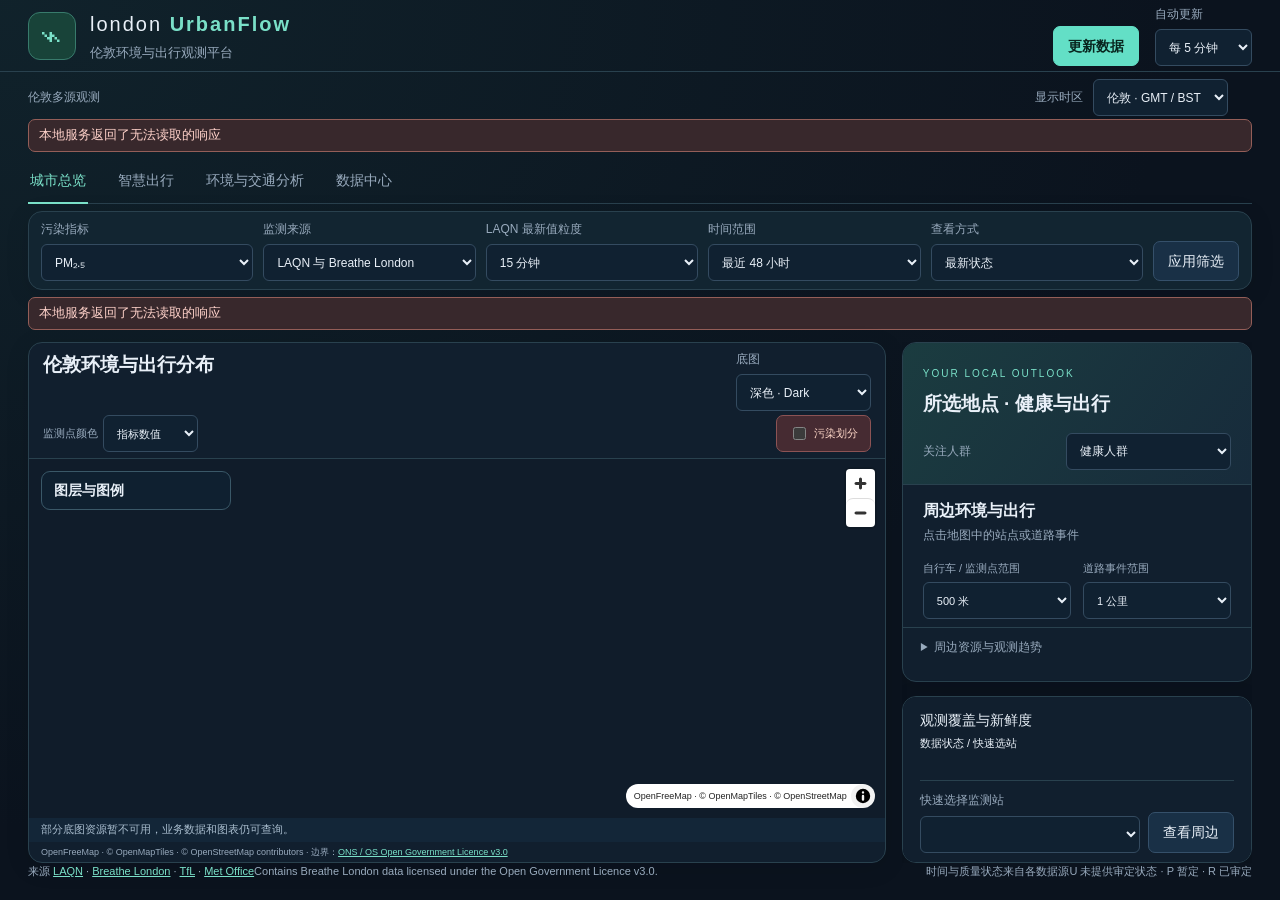
==== commit a61653f1: "Add files via upload" ====
--- a/index.html
+++ b/index.html
@@ -43,7 +43,7 @@
     <div class="city-grid">
       <section class="panel geo-panel">
         <div class="panel-title"><div><h2>伦敦环境与出行分布</h2><p id="mapWindow"></p></div><label>底图<select id="basemap"><option value="dark">深色 · Dark</option><option value="positron">浅色 · Positron</option></select></label></div>
-        <div class="map-toolbar"><label>监测点颜色<select id="mapColor"><option value="concentration">指标数值</option><option value="freshness">数据新鲜度</option></select></label></div>
+        <div class="map-toolbar"><label>监测点颜色<select id="mapColor"><option value="concentration">指标数值</option><option value="freshness">数据新鲜度</option></select></label><label class="check pollution-toggle"><input id="pollutionZones" type="checkbox"> 污染划分</label></div>
         <div class="map-workspace">
           <details class="gis-sidebar"><summary>图层与图例</summary><div class="gis-sidebar-content">
             <details class="gis-layer-group" open><summary><label class="check"><input id="layerBoundary" type="checkbox" checked> 行政区划</label></summary><div class="gis-sublayer"><label class="check"><input id="layerRegion" type="checkbox" checked> 大伦敦 <i class="layer-symbol boundary-symbol"></i></label><button type="button" data-gis-table="region">属性表</button></div><div class="gis-sublayer"><label class="check"><input id="layerBorough" type="checkbox" checked> 33 个行政区 <i class="layer-symbol borough-symbol"></i></label><button type="button" data-gis-table="borough">属性表</button></div></details>
@@ -53,21 +53,25 @@
             <div id="mapLegend" class="map-legend"></div>
           </div></details>
           <div id="cityMap" aria-label="伦敦环境与交通地图"></div>
+          <div id="pollutionZoneLegend" class="pollution-zone-legend" hidden aria-live="polite"></div>
         </div>
         <div id="mapNotice" class="map-notice" role="status">正在加载底图…</div>
          <section class="gis-table-panel" aria-label="地图属性表"><div class="gis-table-head"><div><h3 id="gisTableTitle">LAQN 监测点属性表</h3><span id="gisTableCount"></span></div><label>搜索要素<input id="gisTableSearch" type="search" placeholder="名称、编号或属性"></label></div><div id="gisTable" class="gis-table-scroll"></div><div class="gis-table-foot"><span id="gisTablePage"></span><button id="gisTablePrevious" type="button">上一页</button><button id="gisTableNext" type="button">下一页</button></div></section>
          <div class="map-attribution-text">OpenFreeMap · © OpenMapTiles · © OpenStreetMap contributors · 边界：<a href="https://www.ons.gov.uk/methodology/geography/licences" target="_blank" rel="noopener">ONS / OS Open Government Licence v3.0</a></div>
       </section>
+      <div class="overview-rail">
       <aside class="panel linkage">
+        <div class="advice-heading"><span class="eyebrow">YOUR LOCAL OUTLOOK</span><h2>所选地点 · 健康与出行</h2><label>关注人群<select id="healthGroup"><option value="general">健康人群</option><option value="older">老年人</option><option value="children">儿童与照护者</option><option value="asthma">哮喘人群</option><option value="heartlung">其他心肺疾病人群</option></select></label></div>
         <div class="panel-title"><div><h2 id="linkTitle">周边环境与出行</h2><p id="linkSubtitle">点击地图中的站点或道路事件</p></div></div>
         <div class="link-controls"><label>自行车 / 监测点范围<select id="nearRadius"><option value="500">500 米</option><option value="1000">1 公里</option><option value="2000">2 公里</option></select></label><label>道路事件范围<select id="roadRadius"><option value="500">500 米</option><option value="1000" selected>1 公里</option><option value="2000">2 公里</option></select></label></div>
         <div id="citizenCard" class="citizen-card" role="status" aria-live="polite"></div>
-        <div id="nearbyContent" class="nearby-content"><p class="muted">选择一个监测站，查看污染变化和附近出行资源。</p></div>
+        <details class="nearby-details"><summary>周边资源与观测趋势</summary><div id="nearbyContent" class="nearby-content"><p class="muted">选择一个监测站，查看污染变化和附近出行资源。</p></div>
         <div id="miniTrend" class="chart compact-chart" aria-label="所选站点污染趋势"></div>
-        <div class="link-buttons"><button id="openSelected" disabled>元数据与原始记录</button><button id="analyseSelected" disabled>分析此站</button></div>
+        <div class="link-buttons"><button id="openSelected" disabled>元数据与原始记录</button><button id="analyseSelected" disabled>分析此站</button></div></details>
       </aside>
+    <details class="panel overview-bottom" open><summary>观测覆盖与新鲜度 <span>数据状态 / 快速选站</span></summary><div class="overview-extra"><div id="coverageSummary" class="coverage-summary"></div><div class="quick-sites"><label>快速选择监测站<select id="quickStation"></select></label><button id="chooseQuick">查看周边</button></div></div></details>
+      </div>
     </div>
-    <details class="panel overview-bottom"><summary>观测覆盖与新鲜度 <span>展开详情与快速选站</span></summary><div class="overview-extra"><div id="coverageSummary" class="coverage-summary"></div><div class="quick-sites"><label>快速选择监测站<select id="quickStation"></select></label><button id="chooseQuick">查看周边</button></div></div></details>
   </section>
   <section id="journeyPage" hidden>
     <aside class="panel journey-planner">
@@ -96,7 +100,7 @@
     <nav class="analysis-tabs" aria-label="分析图表"><button type="button" data-analysis-tab="series" class="active">污染趋势</button><button type="button" data-analysis-tab="heatmap">小时热力</button><button type="button" data-analysis-tab="coverage">覆盖与缺测</button><button type="button" data-analysis-tab="weather">气象关联</button><button type="button" data-analysis-tab="bike">自行车时序</button><button type="button" data-analysis-tab="borough">行政区覆盖</button></nav>
     <section class="panel" data-analysis-section="series"><div class="panel-title"><h2>污染变化与站点对比</h2><span id="seriesSummary"></span></div><div id="pollutionChart" class="chart" aria-label="污染时间序列"></div></section>
     <div class="analysis-grid">
-      <section class="panel" data-analysis-section="heatmap" hidden><div class="panel-title"><h2>日期 × 小时污染变化</h2></div><div id="pollutionHeatmap" class="chart" aria-label="污染小时热力图"></div></section>
+      <section class="panel" data-analysis-section="heatmap" hidden><div class="panel-title"><h2>日期 × 小时污染变化</h2></div><p id="heatmapNote" class="chart-note" role="status"></p><div id="pollutionHeatmap" class="chart" aria-label="污染小时热力图"></div></section>
       <section class="panel" data-analysis-section="coverage" hidden><div class="panel-title"><h2>有效监测站覆盖</h2></div><div id="coverageChart" class="chart" aria-label="逐小时覆盖率"></div></section>
       <section class="panel" data-analysis-section="coverage" hidden><div class="panel-title"><h2>缺测时段分布</h2></div><div id="missingHeatmap" class="chart" aria-label="缺测小时热力图"></div></section>
       <section class="panel" data-analysis-section="weather" hidden><div class="panel-title"><h2>污染与气象同步变化</h2></div><div id="weatherChart" class="chart" aria-label="污染与气象时序"></div><p id="weatherNote" class="chart-note"></p></section>
--- a/assets/city.css
+++ b/assets/city.css
@@ -787,3 +787,63 @@
   dialog { font-size: 14px; }
   .dialog-header p, .metadata-item, .metadata-item span, .raw-data, .road-summary p { font-size: 13px; }
 }
+
+/* Place-first overview: a broad map with a persistent, readable advice rail. */
+.pollution-toggle { background:#462b32; color:#ffd8c9; border:1px solid #8c5354; padding:3px 12px; border-radius:7px; }
+.pollution-zone-legend { position:absolute; bottom:35px; left:12px; z-index:6; max-width:min(550px,calc(100% - 24px)); padding:12px 15px; border:1px solid #a68170; border-radius:10px; background:#152532ed; box-shadow:0 4px 18px #0005; font-size:12px; pointer-events:none; }
+.pollution-zone-legend strong { display:block; color:#ffdacb; margin-bottom:8px; }
+.zone-scale { display:flex; flex-wrap:wrap; gap:8px 13px; }
+.zone-scale span { display:flex; align-items:center; gap:5px; }
+.zone-scale i { width:18px; height:12px; border:1px solid #ffffff44; border-radius:2px; }
+.pollution-zone-legend small { display:block; line-height:1.6; margin-top:8px; color:#bacbd3; }
+#heatmapNote { padding:0 18px; margin:0 0 12px; color:var(--muted); }
+:root { --line:#29414e; --accent:#7ae0c8; }
+.panel { border-radius:14px; box-shadow:0 5px 24px #020b121c; }
+.page-tabs button { transition:color .18s, background .18s; }
+.city-controls { background:#122531; }
+.city-grid { grid-template-columns:minmax(0, 2.45fr) minmax(345px, 1fr); gap:16px; align-items:stretch; }
+.geo-panel { height:100%; }
+.overview-rail { min-height:0; display:flex; flex-direction:column; gap:14px; overflow:hidden; }
+.overview-rail .linkage { display:block; flex:1; min-height:0; overflow:auto; margin:0; scrollbar-width:thin; }
+.advice-heading { padding:18px 20px 14px; background:linear-gradient(125deg,#1b3c40,#172b3b); border-bottom:1px solid var(--line); }
+.eyebrow { font-size:10px; letter-spacing:2px; color:var(--accent); }
+.advice-heading h2 { margin:5px 0 14px; font-size:19px; }
+.advice-heading label { flex-direction:row; align-items:center; justify-content:space-between; gap:12px; }
+.advice-heading select { min-width:165px; }
+.linkage .panel-title { padding:15px 20px 6px; }
+.linkage .panel-title h2 { font-size:16px; line-height:1.4; }
+.linkage .link-controls { padding:8px 20px; display:flex; gap:12px; }
+.linkage .link-controls label { min-width:0; flex:1; font-size:11px; }
+.linkage .citizen-card { margin:8px 16px 16px; padding:0; background:none; border:0; font-size:13px; line-height:1.65; }
+.health-band { padding:12px 14px; border-radius:10px; background:#1b373a; border:1px solid #386963; margin-bottom:12px; }
+.health-band span { display:block; color:#a3dfd0; font-size:12px; }
+.health-band strong { display:block; margin-top:4px; font-size:20px; color:#e4fff6; }
+.health-band.moderate { background:#3c3421; border-color:#74613a; }
+.health-band.high { background:#422c32; border-color:#925d65; }
+.health-band.unknown { background:#233342; border-color:#425567; }
+.health-band.moderate span { color:#f5d18c; }.health-band.high span { color:#ffb9b0; }
+.citizen-card .health-action { font-size:15px; line-height:1.7; margin-bottom:9px; }
+.citizen-card .health-note { color:var(--muted); font-size:12px; border-bottom:1px solid var(--line); padding-bottom:14px; }
+.citizen-card h3 { padding-top:8px; color:#c9dfe6; }
+.health-source { font-size:11px; }
+.nearby-details { border-top:1px solid var(--line); padding:10px 18px; }
+.nearby-details summary { cursor:pointer; color:var(--muted); font-size:12px; }
+.nearby-details .compact-chart { height:150px; }
+.overview-rail .overview-bottom { display:block; position:static; flex:0 0 auto; max-height:32%; min-height:42px; height:auto; margin:0; padding:0; overflow:auto; }
+.overview-bottom > summary { display:block; height:auto; padding:12px 17px; font-size:14px; }
+.overview-bottom > summary span { display:block; margin-top:3px; font-size:11px; }
+.overview-bottom .overview-extra { position:static; display:block; min-height:0; max-height:none; padding:0 17px 15px; border:0; box-shadow:none; background:transparent; }
+.overview-bottom .coverage-summary { display:grid; gap:8px; padding:8px 0; font-size:12px; }
+.overview-bottom .coverage-summary span { display:block; }
+.overview-bottom .quick-sites { display:flex; width:100%; padding:10px 0 0; gap:8px; border-top:1px solid var(--line); }
+.overview-bottom .quick-sites label { flex:1; font-size:12px; }
+.overview-bottom .quick-sites select { width:100%; max-width:100%; }
+.overview-bottom .quick-sites button { align-self:end; flex:none; }
+#cityAnalysis .analysis-selection { padding:15px 18px; gap:18px; }
+.analysis-tabs { padding:6px; border-radius:12px; background:#122531; gap:6px; }
+.analysis-tabs button.active { background:#234744; color:var(--accent); border-radius:8px; }
+#tablesPage .source { border-radius:12px; }
+.journey-planner .panel-title { background:linear-gradient(125deg,#1b3c40,#172b3b); padding:18px; }
+@media(min-width:1001px) { .geo-panel .map-workspace { display:block; position:relative; } #cityOverview #cityMap { height:100%; min-height:0; } .geo-panel .gis-sidebar { position:absolute; top:12px; left:12px; z-index:5; width:190px; height:auto; max-height:calc(100% - 24px); background:#102131ed; border:1px solid #3a5868; border-radius:9px; } .geo-panel .gis-sidebar[open] { height:calc(100% - 24px); width:245px; } }
+@media(max-width:1000px) { body { height:auto; min-height:100dvh; overflow:auto; } main { overflow:visible; } .city-grid { grid-template-columns:1fr; } .geo-panel { min-height:580px; } #cityOverview #cityMap { min-height:460px; } .overview-rail { overflow:visible; display:grid; grid-template-columns:1.4fr 1fr; align-items:start; } .overview-rail .overview-bottom { max-height:none; } .overview-rail .linkage { overflow:visible; } }
+@media(max-width:650px) { header { height:auto; min-height:72px; gap:14px; } main > .context { flex-wrap:wrap; } .updates { flex-wrap:wrap; } .overview-rail { grid-template-columns:1fr; } .city-kpis { grid-template-columns:repeat(2,minmax(0,1fr)); } .advice-heading { padding:16px; } .page-tabs { gap:12px; } .page-tabs button { font-size:12px; } }
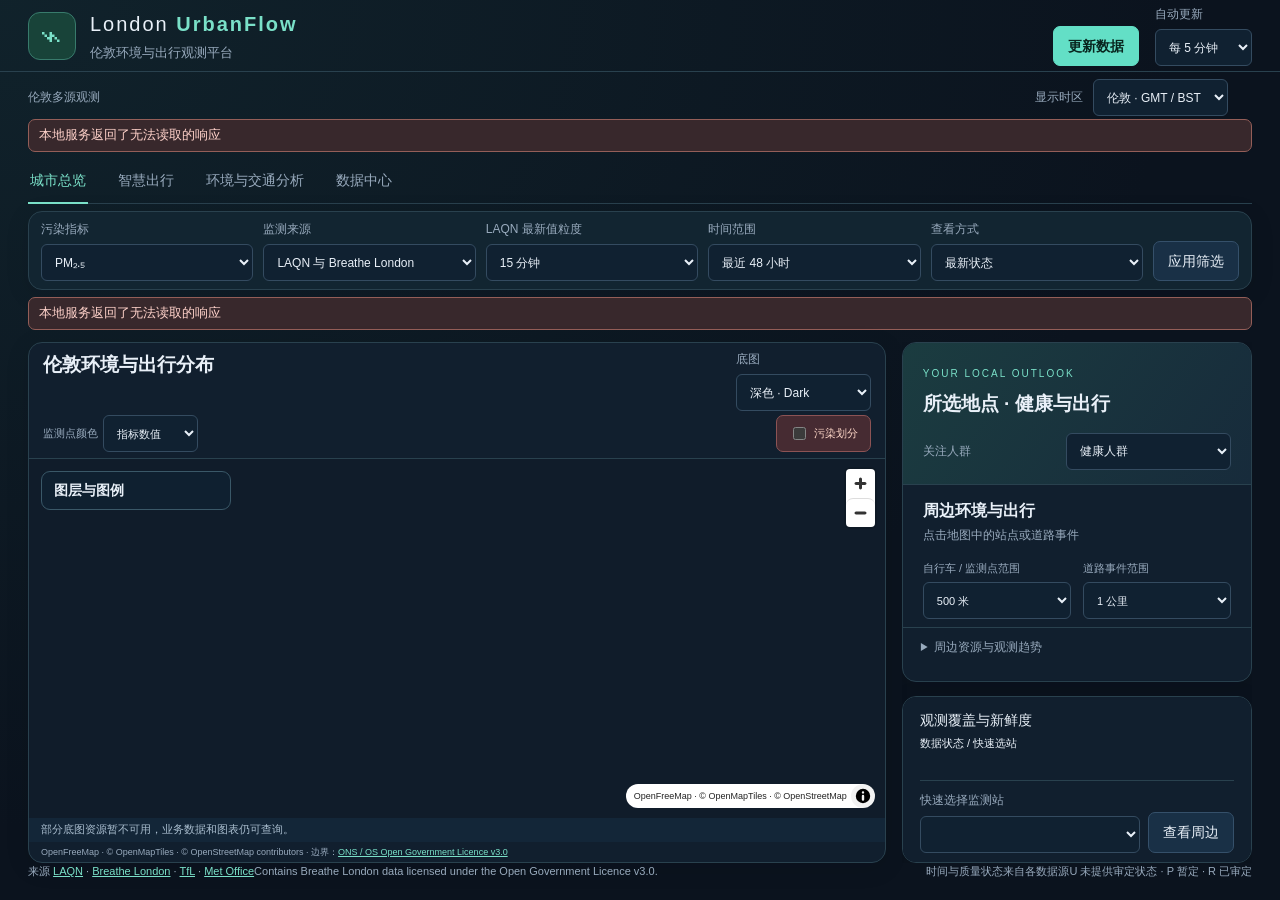
==== commit 06edc152: "城市总览和智慧出行优化" ====
--- a/index.html
+++ b/index.html
@@ -3,7 +3,7 @@
 <head>
 <meta charset="utf-8">
 <meta name="viewport" content="width=device-width,initial-scale=1">
-<title>london UrbanFlow · 城市数据</title>
+<title>London UrbanFlow · 城市数据</title>
 <link rel="icon" href="data:,">
 <link rel="stylesheet" href="assets/live.css">
 <link rel="stylesheet" href="assets/vendor/maplibre-gl-5.6.2.css">
@@ -19,13 +19,23 @@
 <body>
 <noscript><p class="notice">请启用 JavaScript 以查询数据库。</p></noscript>
 <header>
-  <div class="brand"><div class="brandmark" aria-hidden="true">⌁</div><div><span class="wordmark">london <b>UrbanFlow</b></span><h1>伦敦环境与出行观测平台</h1></div></div>
-  <div class="updates"><button id="updateButton" class="primary">更新数据</button><label>自动更新 <select id="autoInterval"><option value="0">关闭</option><option value="1">每 1 分钟</option><option value="5" selected>每 5 分钟</option><option value="15">每 15 分钟</option></select></label></div>
+  <div class="brand"><div class="brandmark" aria-hidden="true">⌁</div><div><span class="wordmark">London <b>UrbanFlow</b></span><h1>伦敦环境与出行观测平台</h1></div></div>
+  <div class="updates">
+    <details class="update-progress" id="updateProgress" hidden>
+      <summary><span id="updateStatus" role="status"></span></summary>
+      <div class="update-progress-panel" role="region" tabindex="0" aria-label="本轮更新明细">
+        <p id="updateMessage" hidden></p>
+        <ul id="updateJobs" hidden></ul>
+        <p id="updateFinished" hidden></p>
+      </div>
+    </details>
+    <button id="updateButton" class="primary">更新数据</button>
+    <label>自动更新 <select id="autoInterval"><option value="0">关闭</option><option value="1">每 1 分钟</option><option value="5" selected>每 5 分钟</option><option value="15">每 15 分钟</option></select></label>
+  </div>
 </header>
 <main>
   <div class="context"><span>伦敦多源观测</span><label>显示时区 <select id="timezone"><option value="Europe/London">伦敦 · GMT / BST</option><option value="UTC">UTC</option><option value="Asia/Shanghai">北京 · UTC+8</option></select></label><span id="readTime"></span></div>
   <div id="startupError" class="notice error" hidden role="alert"></div>
-  <div id="updateProgress" class="notice" hidden role="status" aria-live="polite"></div>
   <nav class="page-tabs" aria-label="页面"><button data-page="overview" class="active" aria-current="page">城市总览</button><button data-page="journey">智慧出行</button><button data-page="analysis">环境与交通分析</button><button data-page="tables">数据中心</button></nav>
   <div id="cityControls" class="panel city-controls">
     <label>污染指标<select id="cityMetric"><option value="PM25">PM₂.₅</option><option value="NO2">NO₂</option><option value="PM10">PM₁₀</option><option value="O3">O₃</option><option value="PM25_INDEX">PM₂.₅ 空气质量指数</option><option value="NO2_INDEX">NO₂ 空气质量指数</option></select></label>
--- a/assets/live.css
+++ b/assets/live.css
@@ -1,3 +1,48 @@
 :root{color-scheme:dark;font-family:Inter,"Segoe UI","Microsoft YaHei",sans-serif;font-size:14px;--bg:#0b131e;--panel:#111f2e;--line:#283b4e;--muted:#98aabd;--ink:#e9f0f8;--accent:#63dfc6}*{box-sizing:border-box}body{margin:0;background:radial-gradient(ellipse at top left,#17363c70,transparent 65%),var(--bg);color:var(--ink);line-height:1.6}header,main{max-width:1900px;margin:auto;padding:26px 32px}header{display:flex;justify-content:space-between;gap:22px;align-items:center;border-bottom:1px solid var(--line)}main{padding-top:16px}.brand{display:flex;gap:14px;align-items:center}.brandmark{background:#184339;color:var(--accent);border:1px solid #387b6c;border-radius:12px;font-size:40px;line-height:1;width:48px;height:48px;text-align:center}.wordmark{font-size:20px;letter-spacing:2px}.wordmark b{color:var(--accent)}h1{font-size:13px;font-weight:400;color:var(--muted);margin:3px 0 0}h2{font-size:19px;margin:0}h3{font-size:16px}button,select,input{font:inherit}button,select{cursor:pointer}button{color:var(--ink);background:#193046;border:1px solid #35506a;border-radius:7px;padding:8px 14px}button:hover{background:#27445c}button:disabled{opacity:.4;cursor:default}.primary{background:#63dfc6;color:#08251e;border-color:#63dfc6;font-weight:650}.primary:hover{background:#8debd8}select,input[type=search],input[type=date]{color:var(--ink);border:1px solid #344b60;border-radius:6px;background:#102131;padding:7px 9px;min-height:37px}input[type=checkbox]{accent-color:var(--accent)}button:focus-visible,input:focus-visible,select:focus-visible,summary:focus-visible,a:focus-visible{outline:2px solid var(--accent);outline-offset:3px}[hidden]{display:none!important}label{display:flex;flex-direction:column;gap:5px;color:var(--muted);font-size:12px}.updates{display:flex;align-items:end;gap:16px}.context{display:flex;align-items:center;gap:24px;margin-bottom:22px;color:var(--muted);font-size:12px}.context>label{flex-direction:row;align-items:center;gap:10px}.context>span:first-child{margin-right:auto}.sources{display:grid;grid-template-columns:repeat(4,minmax(0,1fr));gap:12px;margin-bottom:22px}.source{background:#112131;text-align:left;border-color:#2b4051;padding:17px 20px;border-radius:9px;display:flex;flex-direction:column;gap:4px;position:relative}.source strong{font-size:18px;font-weight:550}.source span{font-size:12px;color:var(--muted)}.source small{font-size:11px;margin-top:9px;color:#b4c2d0}.source.active{border-color:var(--accent);background:linear-gradient(110deg,#173a39,#132838)}.source.active strong{color:var(--accent)}.source small.warning{color:#f4c16b}.panel{background:var(--panel);border:1px solid var(--line);border-radius:10px;overflow:hidden;margin-bottom:18px}.panel-title{display:flex;justify-content:space-between;gap:15px;align-items:center;padding:20px 22px 15px}.panel-title p{color:var(--muted);font-size:12px;margin:4px 0 0}.panel-title>span{font-size:12px;color:var(--muted)}.filters{display:flex;flex-wrap:wrap;align-items:end;gap:14px;padding:0 22px 18px}.filters .search{min-width:220px;flex:1}.check{flex-direction:row;align-items:center;min-height:37px;gap:5px;white-space:nowrap}.table-wrap{overflow:auto;max-height:64vh;scrollbar-width:thin;min-height:160px;border-top:1px solid var(--line)}table{width:100%;border-collapse:collapse;text-align:left;font-size:12px}th{position:sticky;top:0;z-index:1;background:#182d40;padding:12px 15px;color:#b1c5d8;white-space:nowrap;font-weight:500}td{padding:13px 15px;border-bottom:1px solid #26394b;vertical-align:top;min-width:150px}tbody tr:nth-child(even){background:#172b3a38}tbody tr:hover{background:#21394b88}td:first-child{min-width:235px}td .site-link{padding:0;color:var(--accent);background:none;border:0;font-size:13px;white-space:normal;text-align:left}.site-link:hover{text-decoration:underline}.station-name{display:block;color:var(--ink);font-size:12px}.sub,.obs-time{display:block;color:var(--muted);font-size:10px;margin-top:4px}.value{font-size:18px;line-height:1.2;font-variant-numeric:tabular-nums}.unit{font-size:10px;color:var(--muted);margin-left:5px}.quality{font-size:10px;color:#add3c5;padding:0 4px;border:1px solid #35594e;border-radius:3px;margin-left:5px}.stale .obs-time,.warning{color:#e5b56d}.stale .value{color:#d7c6b0}.pagination{padding:12px 22px;display:flex;align-items:center;gap:10px;font-size:12px}.pagination>span{margin-right:auto;color:var(--muted)}.notice{padding:13px 17px;border:1px solid #3b6477;border-radius:7px;background:#173041;margin-bottom:15px;font-size:13px;white-space:pre-line}.error{border-color:#945e58;background:#38282c;color:#ffd2ca}td.empty{text-align:center;padding:60px 20px;color:var(--muted)}.status-panel{padding:16px 22px}.status-panel summary{font-size:13px;cursor:pointer}.status-panel summary span{margin-left:12px;color:var(--muted);font-size:12px}.jobs{width:100%;font-size:11px;margin-top:13px}.jobs th{position:static;background:none}.jobs td{min-width:0}.jobs td:first-child{min-width:170px}.job-error{color:#f0b298;max-width:450px;overflow-wrap:anywhere}.status-extra{font-size:12px;color:var(--muted)}footer{display:flex;justify-content:space-between;gap:25px;color:var(--muted);font-size:11px;padding:7px 0 25px}a{color:var(--accent)}dialog{background:var(--panel);color:var(--ink);border:1px solid #446176;border-radius:12px;width:min(1250px,calc(100% - 30px));max-height:92vh;padding:22px}dialog::backdrop{background:#030911bb;backdrop-filter:blur(3px)}.dialog-header{display:flex;justify-content:space-between;align-items:start;gap:15px;margin-bottom:20px}.dialog-header p{font-size:12px;color:var(--muted);margin:5px 0}.metadata-section summary{cursor:pointer}.metadata{display:grid;grid-template-columns:repeat(3,minmax(0,1fr));gap:8px 22px;margin:15px 0}.metadata-item{padding:7px 0;border-bottom:1px solid var(--line);overflow-wrap:anywhere;font-size:12px}.metadata-item span{display:block;color:var(--muted);font-size:10px;margin-bottom:3px}.metadata-section{border-bottom:1px solid var(--line);padding-bottom:14px}dialog .filters{padding:0 0 12px}dialog .table-wrap{max-height:38vh}dialog .pagination{padding-left:0;padding-right:0}.muted{color:var(--muted);font-size:11px}.raw-data{white-space:pre-wrap;overflow-wrap:anywhere;background:#0c1824;border:1px solid var(--line);padding:13px;border-radius:6px;font-size:11px;max-height:300px;overflow:auto}.road-summary{display:grid;grid-template-columns:repeat(2,minmax(0,1fr));gap:10px}.road-summary p{font-size:12px;overflow-wrap:anywhere}.road-summary span{color:var(--muted);display:block}
 @media(max-width:1000px){header,main{padding-left:18px;padding-right:18px}.sources{grid-template-columns:repeat(2,minmax(0,1fr))}.metadata{grid-template-columns:repeat(2,minmax(0,1fr))}.context{flex-wrap:wrap;gap:10px}.context #readTime{width:100%}.source{padding:14px 17px}}
 @media(max-width:600px){header{align-items:start;flex-direction:column}.updates{width:100%;justify-content:space-between}.wordmark{font-size:17px}.sources{gap:8px}.source strong{font-size:15px}.panel-title{padding:16px}.filters{padding:0 16px 15px;gap:10px}.filters .search{min-width:100%;order:3}h2{font-size:16px}.pagination{padding:12px}.metadata{grid-template-columns:1fr}.road-summary{grid-template-columns:1fr}footer{flex-direction:column}.status-panel{padding:14px}.table-wrap{max-height:65vh}dialog{padding:16px}}
+
+header { position: relative; z-index: 10; }
+.updates { position: relative; }
+#updateButton { white-space: nowrap; }
+.update-progress { min-width: 0; font-size: 13px; }
+.update-progress > summary {
+  list-style-position: inside;
+  cursor: pointer;
+  padding: 6px 8px;
+  border: 1px solid #3b6477;
+  border-radius: 7px;
+  background: #173041;
+  white-space: nowrap;
+  overflow: hidden;
+  text-overflow: ellipsis;
+}
+.update-progress-panel {
+  position: absolute;
+  inset-block-start: calc(100% + 6px);
+  inset-inline-end: 0;
+  width: min(30rem, calc(100vw - 28px));
+  max-height: min(20rem, 42vh);
+  overflow: auto;
+  overscroll-behavior: contain;
+  overflow-wrap: anywhere;
+  scrollbar-width: thin;
+  padding: 10px 12px;
+  border: 1px solid #3b6477;
+  border-radius: 7px;
+  background: #173041;
+  box-shadow: 0 6px 20px #050d19a8;
+}
+.update-progress-panel:focus-visible { outline: 2px solid var(--accent); outline-offset: 2px; }
+.update-progress-panel p { margin: 0; }
+.update-progress-panel ul { margin: 0; padding-inline-start: 1.3em; }
+.update-progress-panel > :not([hidden]) ~ :not([hidden]) { margin-top: 6px; }
+#updateFinished { color: var(--muted); }
+@media (max-width: 650px) {
+  body > header { align-items: flex-start; flex-direction: column; padding-inline: 14px; }
+  body > header .updates { display: grid; grid-template-columns: minmax(0, 1fr) auto auto; width: 100%; gap: 8px; }
+  .updates > * { grid-row: 1; }
+  .update-progress { grid-column: 1; }
+  #updateButton { grid-column: 2; }
+  .updates > label { grid-column: 3; }
+}
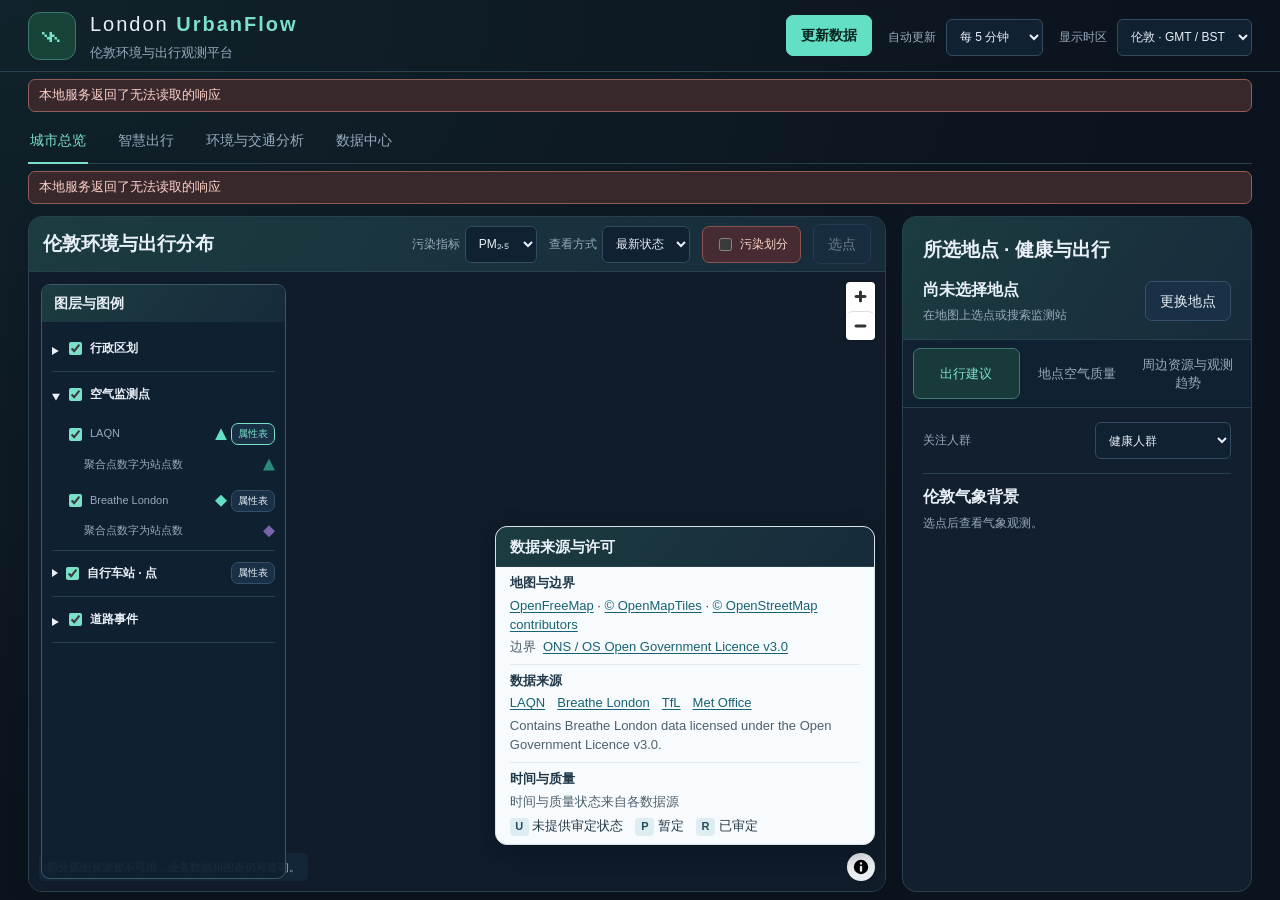
==== commit 5f9d1553: "minor revision" ====
--- a/index.html
+++ b/index.html
@@ -31,77 +31,208 @@
     </details>
     <button id="updateButton" class="primary">更新数据</button>
     <label>自动更新 <select id="autoInterval"><option value="0">关闭</option><option value="1">每 1 分钟</option><option value="5" selected>每 5 分钟</option><option value="15">每 15 分钟</option></select></label>
+    <label>显示时区 <select id="timezone"><option value="Europe/London">伦敦 · GMT / BST</option><option value="UTC">UTC</option><option value="Asia/Shanghai">北京 · UTC+8</option></select></label>
   </div>
 </header>
 <main>
-  <div class="context"><span>伦敦多源观测</span><label>显示时区 <select id="timezone"><option value="Europe/London">伦敦 · GMT / BST</option><option value="UTC">UTC</option><option value="Asia/Shanghai">北京 · UTC+8</option></select></label><span id="readTime"></span></div>
   <div id="startupError" class="notice error" hidden role="alert"></div>
   <nav class="page-tabs" aria-label="页面"><button data-page="overview" class="active" aria-current="page">城市总览</button><button data-page="journey">智慧出行</button><button data-page="analysis">环境与交通分析</button><button data-page="tables">数据中心</button></nav>
-  <div id="cityControls" class="panel city-controls">
-    <label>污染指标<select id="cityMetric"><option value="PM25">PM₂.₅</option><option value="NO2">NO₂</option><option value="PM10">PM₁₀</option><option value="O3">O₃</option><option value="PM25_INDEX">PM₂.₅ 空气质量指数</option><option value="NO2_INDEX">NO₂ 空气质量指数</option></select></label>
-    <label>监测来源<select id="citySource"><option value="">LAQN 与 Breathe London</option><option value="laqn">LAQN 参考站</option><option value="breathe">Breathe London 传感器</option><option value="breathe_wcc">Westminster 年度导入</option></select></label>
-    <label>LAQN 最新值粒度<select id="cityPeriod"><option value="900">15 分钟</option><option value="3600">1 小时</option></select></label>
-    <label>时间范围<select id="cityRange"><option value="48">最近 48 小时</option><option value="168">最近 7 天</option><option value="custom">自选日期</option></select></label>
-    <label id="cityStartLabel" hidden>开始日期<input id="cityStart" type="date"></label><label id="cityEndLabel" hidden>结束日期<input id="cityEnd" type="date"></label>
-    <label>查看方式<select id="cityMode"><option value="latest">最新状态</option><option value="history">历史回放</option></select></label>
-    <button id="cityApply">应用筛选</button>
-    <div class="replay" id="replayControls" hidden><button id="replayPlay">播放</button><input id="replayHour" type="range" min="0" max="47" value="47" aria-label="回放小时"><output id="replayLabel"></output></div>
-  </div>
   <div id="cityError" class="notice error" hidden role="alert"></div>
   <section id="cityOverview">
     <div id="cityKpis" class="city-kpis"></div>
     <div class="city-grid">
       <section class="panel geo-panel">
-        <div class="panel-title"><div><h2>伦敦环境与出行分布</h2><p id="mapWindow"></p></div><label>底图<select id="basemap"><option value="dark">深色 · Dark</option><option value="positron">浅色 · Positron</option></select></label></div>
-        <div class="map-toolbar"><label>监测点颜色<select id="mapColor"><option value="concentration">指标数值</option><option value="freshness">数据新鲜度</option></select></label><label class="check pollution-toggle"><input id="pollutionZones" type="checkbox"> 污染划分</label></div>
+        <div class="panel-title">
+          <div class="map-heading">
+            <h2>伦敦环境与出行分布</h2>
+            <p id="mapWindow"></p>
+            <div class="map-toolbar">
+              <label>污染指标<select id="cityMetric"><option value="PM25">PM₂.₅</option><option value="NO2">NO₂</option><option value="PM10">PM₁₀</option><option value="O3">O₃</option></select></label>
+              <label>查看方式<select id="cityMode"><option value="latest">最新状态</option><option value="history">历史回放</option></select></label>
+              <label class="check pollution-toggle"><input id="pollutionZones" type="checkbox"> 污染划分</label>
+              <button id="pickOverviewLocation" type="button" aria-pressed="false" disabled>选点</button>
+            </div>
+          </div>
+          <div class="replay" id="replayControls" hidden><button id="replayPlay" type="button">播放</button><input id="replayHour" type="range" min="0" max="47" value="47" aria-label="回放小时" aria-describedby="replayLabel"><output id="replayLabel" for="replayHour"></output></div>
+        </div>
         <div class="map-workspace">
-          <details class="gis-sidebar"><summary>图层与图例</summary><div class="gis-sidebar-content">
-            <details class="gis-layer-group" open><summary><label class="check"><input id="layerBoundary" type="checkbox" checked> 行政区划</label></summary><div class="gis-sublayer"><label class="check"><input id="layerRegion" type="checkbox" checked> 大伦敦 <i class="layer-symbol boundary-symbol"></i></label><button type="button" data-gis-table="region">属性表</button></div><div class="gis-sublayer"><label class="check"><input id="layerBorough" type="checkbox" checked> 33 个行政区 <i class="layer-symbol borough-symbol"></i></label><button type="button" data-gis-table="borough">属性表</button></div></details>
-            <details class="gis-layer-group" open><summary><label class="check"><input id="layerAir" type="checkbox" checked> 空气监测点</label></summary><div class="gis-sublayer"><label class="check"><input id="layerLaqn" type="checkbox" checked> LAQN <i class="layer-symbol laqn-symbol"></i></label><button type="button" data-gis-table="laqn">属性表</button></div><div class="gis-sublayer"><label class="check"><input id="layerBreathe" type="checkbox" checked> Breathe London <i class="layer-symbol breathe-symbol"></i></label><button type="button" data-gis-table="breathe">属性表</button></div></details>
-            <div class="gis-layer-group"><div class="gis-sublayer"><label class="check"><input id="layerBikes" type="checkbox" checked> 自行车站 · 点</label><button type="button" data-gis-table="bikes">属性表</button></div></div>
-            <details class="gis-layer-group" open><summary><label class="check"><input id="layerRoads" type="checkbox" checked> 道路事件</label></summary><div class="gis-sublayer"><label class="check"><input id="layerRoadPoints" type="checkbox" checked> 点事件 <i class="layer-symbol road-point-symbol"></i></label><button type="button" data-gis-table="roadPoint">属性表</button></div><div class="gis-sublayer"><label class="check"><input id="layerRoadAreas" type="checkbox" checked> 面事件 <i class="layer-symbol road-area-symbol"></i></label><button type="button" data-gis-table="roadArea">属性表</button></div></details>
-            <div id="mapLegend" class="map-legend"></div>
-          </div></details>
-          <div id="cityMap" aria-label="伦敦环境与交通地图"></div>
-          <div id="pollutionZoneLegend" class="pollution-zone-legend" hidden aria-live="polite"></div>
+          <details class="gis-sidebar" open>
+            <summary>图层与图例</summary>
+            <div class="gis-sidebar-content">
+              <details class="gis-layer-group">
+                <summary><label class="check"><input id="layerBoundary" type="checkbox" checked> 行政区划</label></summary>
+                <div class="gis-sublayer">
+                  <label class="check"><input id="layerRegion" type="checkbox" checked> 大伦敦</label>
+                  <button type="button" data-gis-table="region">属性表</button>
+                </div>
+                <div id="legend-region" class="gis-layer-legend"></div>
+                <div class="gis-sublayer">
+                  <label class="check"><input id="layerBorough" type="checkbox" checked> 33 个行政区</label>
+                  <button type="button" data-gis-table="borough">属性表</button>
+                </div>
+                <div id="legend-borough" class="gis-layer-legend"></div>
+              </details>
+              <details class="gis-layer-group" open>
+                <summary><label class="check"><input id="layerAir" type="checkbox" checked> 空气监测点</label></summary>
+                <div class="gis-sublayer">
+                  <label class="check"><input id="layerLaqn" type="checkbox" checked> LAQN <i class="layer-symbol laqn-symbol" aria-hidden="true"></i></label>
+                  <button type="button" data-gis-table="laqn">属性表</button>
+                </div>
+                <div id="legend-laqn" class="gis-layer-legend"></div>
+                <div class="gis-sublayer">
+                  <label class="check"><input id="layerBreathe" type="checkbox" checked> Breathe London <i class="layer-symbol breathe-symbol" aria-hidden="true"></i></label>
+                  <button type="button" data-gis-table="breathe">属性表</button>
+                </div>
+                <div id="legend-breathe" class="gis-layer-legend"></div>
+                <div id="legend-air" class="gis-layer-legend"></div>
+              </details>
+              <details class="gis-layer-group">
+                <summary class="gis-layer-heading">
+                  <label class="check"><input id="layerBikes" type="checkbox" checked> 自行车站 · 点</label>
+                  <button type="button" data-gis-table="bikes">属性表</button>
+                </summary>
+                <div id="legend-bikes" class="gis-layer-legend"></div>
+              </details>
+              <details class="gis-layer-group">
+                <summary><label class="check"><input id="layerRoads" type="checkbox" checked> 道路事件</label></summary>
+                <div class="gis-sublayer">
+                  <label class="check"><input id="layerRoadPoints" type="checkbox" checked> 点事件 <i class="layer-symbol road-point-symbol" aria-hidden="true"></i></label>
+                  <button type="button" data-gis-table="roadPoint">属性表</button>
+                </div>
+                <div id="legend-roadPoint" class="gis-layer-legend"></div>
+                <div class="gis-sublayer">
+                  <label class="check"><input id="layerRoadAreas" type="checkbox" checked> 面事件 <i class="layer-symbol road-area-symbol" aria-hidden="true"></i></label>
+                  <button type="button" data-gis-table="roadArea">属性表</button>
+                </div>
+                <div id="legend-roadArea" class="gis-layer-legend"></div>
+              </details>
+            </div>
+          </details>
+          <div class="overview-map">
+            <div id="cityMap" aria-label="伦敦环境与交通地图"></div>
+            <div id="overviewPickHint" class="overview-pick-hint" role="status" hidden>点击地图确认地点 · Esc 取消</div>
+            <div id="pollutionZoneLegend" class="pollution-zone-legend" hidden aria-live="polite"></div>
+          </div>
         </div>
         <div id="mapNotice" class="map-notice" role="status">正在加载底图…</div>
          <section class="gis-table-panel" aria-label="地图属性表"><div class="gis-table-head"><div><h3 id="gisTableTitle">LAQN 监测点属性表</h3><span id="gisTableCount"></span></div><label>搜索要素<input id="gisTableSearch" type="search" placeholder="名称、编号或属性"></label></div><div id="gisTable" class="gis-table-scroll"></div><div class="gis-table-foot"><span id="gisTablePage"></span><button id="gisTablePrevious" type="button">上一页</button><button id="gisTableNext" type="button">下一页</button></div></section>
-         <div class="map-attribution-text">OpenFreeMap · © OpenMapTiles · © OpenStreetMap contributors · 边界：<a href="https://www.ons.gov.uk/methodology/geography/licences" target="_blank" rel="noopener">ONS / OS Open Government Licence v3.0</a></div>
       </section>
       <div class="overview-rail">
       <aside class="panel linkage">
-        <div class="advice-heading"><span class="eyebrow">YOUR LOCAL OUTLOOK</span><h2>所选地点 · 健康与出行</h2><label>关注人群<select id="healthGroup"><option value="general">健康人群</option><option value="older">老年人</option><option value="children">儿童与照护者</option><option value="asthma">哮喘人群</option><option value="heartlung">其他心肺疾病人群</option></select></label></div>
-        <div class="panel-title"><div><h2 id="linkTitle">周边环境与出行</h2><p id="linkSubtitle">点击地图中的站点或道路事件</p></div></div>
-        <div class="link-controls"><label>自行车 / 监测点范围<select id="nearRadius"><option value="500">500 米</option><option value="1000">1 公里</option><option value="2000">2 公里</option></select></label><label>道路事件范围<select id="roadRadius"><option value="500">500 米</option><option value="1000" selected>1 公里</option><option value="2000">2 公里</option></select></label></div>
-        <div id="citizenCard" class="citizen-card" role="status" aria-live="polite"></div>
-        <details class="nearby-details"><summary>周边资源与观测趋势</summary><div id="nearbyContent" class="nearby-content"><p class="muted">选择一个监测站，查看污染变化和附近出行资源。</p></div>
-        <div id="miniTrend" class="chart compact-chart" aria-label="所选站点污染趋势"></div>
-        <div class="link-buttons"><button id="openSelected" disabled>元数据与原始记录</button><button id="analyseSelected" disabled>分析此站</button></div></details>
+        <div class="advice-heading">
+          <h2>所选地点 · 健康与出行</h2>
+          <div class="selected-place">
+            <div aria-live="polite"><h3 id="linkTitle">尚未选择地点</h3><p id="linkSubtitle">在地图上选点或搜索监测站</p></div>
+            <button id="changeLocation" type="button" aria-expanded="false" aria-controls="locationOptions">更换地点</button>
+          </div>
+          <div id="locationOptions" class="location-options" hidden>
+            <button id="pickLocationFromPanel" type="button" disabled>在地图上选点</button>
+            <fieldset class="location-network">
+              <legend>监测网络</legend>
+              <label><input id="locationNetworkLaqn" type="radio" name="locationNetwork" value="laqn" checked> LAQN</label>
+              <label><input id="locationNetworkBreathe" type="radio" name="locationNetwork" value="breathe"> Breathe London</label>
+            </fieldset>
+            <label>筛选监测站<input id="locationSearch" type="search" placeholder="输入站名或站号"></label>
+            <label>选择监测站<select id="locationStation" disabled><option value="">请选择监测站</option></select></label>
+            <p id="locationSearchStatus" class="muted" role="status"></p>
+          </div>
+        </div>
+        <div class="outlook-tabs" role="tablist" aria-label="所选地点详情">
+          <button id="outlookTab-advice" type="button" role="tab" aria-selected="true" aria-controls="outlookPanel-advice">出行建议</button>
+          <button id="outlookTab-air" type="button" role="tab" aria-selected="false" aria-controls="outlookPanel-air" tabindex="-1">地点空气质量</button>
+          <button id="outlookTab-nearby" type="button" role="tab" aria-selected="false" aria-controls="outlookPanel-nearby" tabindex="-1">周边资源与观测趋势</button>
+        </div>
+        <section id="outlookPanel-advice" class="outlook-section" role="tabpanel" aria-labelledby="outlookTab-advice">
+          <div class="outlook-heading"><label>关注人群<select id="healthGroup"><option value="general">健康人群</option><option value="older">老年人</option><option value="children">儿童与照护者</option><option value="asthma">哮喘人群</option><option value="heartlung">其他心肺疾病人群</option></select></label></div>
+          <div id="citizenCard" class="citizen-card" role="status"></div>
+          <div class="outlook-weather"><h3>伦敦气象背景</h3><div id="outlookWeather" aria-live="polite"><p class="muted">选点后查看气象观测。</p></div></div>
+        </section>
+        <section id="outlookPanel-air" class="outlook-section" role="tabpanel" aria-labelledby="outlookTab-air" tabindex="0" hidden>
+          <div id="localAir" aria-live="polite"><p class="muted">选点后查看附近的污染物浓度。</p></div>
+        </section>
+        <section id="outlookPanel-nearby" class="outlook-section nearby-panel" role="tabpanel" aria-labelledby="outlookTab-nearby" hidden>
+          <p id="nearbySummary" aria-live="polite"></p>
+          <div class="link-controls"><label><span class="range-key">自行车 / 监测点范围</span><select id="nearRadius"><option value="500">500 米</option><option value="1000">1 公里</option><option value="2000">2 公里</option></select></label><label><span class="range-key road-range">道路事件范围</span><select id="roadRadius"><option value="500">500 米</option><option value="1000" selected>1 公里</option><option value="2000">2 公里</option></select></label></div>
+          <div id="nearbyContent" class="nearby-content" aria-live="polite"><p class="muted">选点后查看周边资源。</p></div>
+          <p id="miniTrendLabel" class="mini-trend-label muted"></p>
+          <div id="miniTrend" class="chart compact-chart" aria-label="监测站污染物观测趋势" hidden></div>
+          <div id="selectedActions" class="link-buttons" hidden><button id="openSelected" type="button">元数据与原始记录</button><button id="analyseSelected" type="button">分析此站</button></div>
+        </section>
       </aside>
-    <details class="panel overview-bottom" open><summary>观测覆盖与新鲜度 <span>数据状态 / 快速选站</span></summary><div class="overview-extra"><div id="coverageSummary" class="coverage-summary"></div><div class="quick-sites"><label>快速选择监测站<select id="quickStation"></select></label><button id="chooseQuick">查看周边</button></div></div></details>
       </div>
     </div>
   </section>
   <section id="journeyPage" hidden>
-    <aside class="panel journey-planner">
-      <div class="panel-title"><div><h2>规划出行</h2><p>Santander Cycles 固定站点 · 车辆与空位为快照</p></div></div>
+    <aside class="panel journey-planner" aria-labelledby="journeyPlannerTitle">
+      <div class="panel-title"><h2 id="journeyPlannerTitle">规划出行</h2></div>
       <div class="journey-form">
-        <div class="journey-point"><button id="pickStart" type="button">在地图选起点</button><span id="startLabel">尚未选择</span></div>
-        <div class="journey-point"><button id="pickEnd" type="button">在地图选终点</button><span id="endLabel">尚未选择</span></div>
+        <div class="journey-points">
+          <div class="journey-point"><button id="pickStart" type="button" aria-pressed="false" aria-describedby="startLabel">在地图选起点</button><span id="startLabel">尚未选择</span></div>
+          <div class="journey-point"><button id="pickEnd" type="button" aria-pressed="false" aria-describedby="endLabel">在地图选终点</button><span id="endLabel">尚未选择</span></div>
+        </div>
         <div class="journey-actions"><button id="swapJourney" type="button">交换起终点</button><button id="clearJourney" type="button">清除</button></div>
-        <label>出行方式<select id="journeyMode"><option value="shared_bike">Santander Cycles</option><option value="walk">步行</option><option value="personal_bike">个人自行车</option></select></label>
-        <label id="maxWalkLabel">取车与还车步行上限<select id="maxWalk"><option value="1000">各 1 公里</option><option value="2000">各 2 公里</option></select></label>
+        <div class="journey-options">
+          <label>出行方式<select id="journeyMode"><option value="shared_bike">Santander Cycles</option><option value="walk">步行</option><option value="personal_bike">个人自行车</option></select></label>
+          <div id="maxWalkLabel">
+            <label>取车与还车步行上限<select id="maxWalk"><option value="1000">各 1 公里</option><option value="2000">各 2 公里</option></select></label>
+            <p class="journey-bike-note">车辆与空位为站点快照。</p>
+          </div>
+        </div>
         <button id="planJourney" class="primary" type="button">规划路线</button>
       </div>
-      <div id="journeyResult" class="journey-result" role="status" aria-live="polite"><p class="muted">在地图上依次选择起点和终点。</p></div>
     </aside>
-    <div class="panel journey-map-panel"><div class="journey-map-head"><strong>取车 · 骑行 · 还车</strong><span id="journeyMapHint">选择起点</span></div><div id="journeyMapHost"></div><div class="journey-map-foot">路线：© openrouteservice / OpenStreetMap · 站点：TfL BikePoint · 数据不保证车辆或空位预留</div></div>
+    <div class="panel journey-map-panel">
+      <div class="journey-map-head" id="journeyMapHint">选择起点</div>
+      <div id="journeyMapHost">
+        <details class="journey-map-legend" open>
+          <summary>图例</summary>
+          <div class="journey-map-legend-content">
+            <div class="gis-layer-group">
+              <strong>行政区划</strong>
+              <div id="journey-legend-region" class="gis-layer-legend"></div>
+              <div id="journey-legend-borough" class="gis-layer-legend"></div>
+            </div>
+            <div class="gis-layer-group">
+              <strong>自行车站 · 点</strong>
+              <div id="journey-legend-bikes" class="gis-layer-legend"></div>
+            </div>
+            <div class="gis-layer-group">
+              <strong>道路事件</strong>
+              <div class="gis-sublayer">点事件</div>
+              <div id="journey-legend-roadPoint" class="gis-layer-legend"></div>
+              <div class="gis-sublayer">面事件</div>
+              <div id="journey-legend-roadArea" class="gis-layer-legend"></div>
+            </div>
+          </div>
+        </details>
+      </div>
+    </div>
+    <aside class="panel journey-output" aria-label="出行规划结果">
+      <div class="journey-tabs" role="tablist" aria-label="出行规划结果">
+        <button id="journeyRouteTab" type="button" role="tab" aria-controls="journeyRoutePanel" aria-selected="true">路线结果</button>
+        <button id="journeyEnvironmentTab" type="button" role="tab" aria-controls="journeyEnvironmentPanel" aria-selected="false" tabindex="-1">出行环境参考</button>
+      </div>
+      <div id="journeyRoutePanel" class="journey-result" role="tabpanel" aria-labelledby="journeyRouteTab" tabindex="0">
+        <div id="journeyResult" aria-live="polite"><p class="journey-status">在地图上依次选择起点和终点。</p></div>
+      </div>
+      <div id="journeyEnvironmentPanel" class="journey-result" role="tabpanel" aria-labelledby="journeyEnvironmentTab" tabindex="0" hidden>
+        <div id="journeyEnvironment" aria-live="polite"><p class="journey-status">规划路线后查看沿途空气质量。</p></div>
+      </div>
+    </aside>
   </section>
   <section id="cityAnalysis" hidden>
     <div class="panel analysis-selection">
-      <label>分析来源<select id="analysisSource"><option value="laqn">LAQN 参考站</option><option value="breathe">Breathe London 传感器</option><option value="breathe_wcc">Westminster 年度导入</option></select></label>
-      <label class="compare-select">对比站点（最多 4 站，可按 Ctrl 多选）<select id="compareStations" multiple size="4"></select></label>
+      <label>分析来源<select id="analysisSource"><option value="laqn">LAQN 参考站</option><option value="breathe">Breathe London 传感器</option></select></label>
+      <label>污染指标<select id="analysisMetric"></select></label>
+      <div class="compare-select">
+        <span id="compareStationsLabel">对比站点（最多 4 站）</span>
+        <details id="compareStationsPicker">
+          <summary id="compareStationsToggle" aria-labelledby="compareStationsLabel compareStationsSummary"><span id="compareStationsSummary" aria-live="polite">请选择站点</span></summary>
+          <div id="compareStations" class="compare-options" role="group" aria-labelledby="compareStationsLabel">
+            <p>暂无可选站点</p>
+          </div>
+        </details>
+      </div>
       <label>时间粒度<select id="analysisInterval"><option value="3600">小时（优先来源小时值）</option><option value="900">15 分钟（LAQN）</option></select></label>
       <label>伦敦气象背景站<select id="weatherStation"><option value="">按有效观测数选择</option></select></label>
       <button id="analysisApply" class="primary">更新分析</button>
@@ -131,7 +262,6 @@
     <div class="panel-title"><div><h2 id="tableTitle">LAQN 最新浓度</h2><p id="tableDescription">每项读数显示各自的观测时间</p></div><span id="rowCount"></span></div>
     <div class="filters">
       <label id="laqnFilter">观测类型<select id="laqnMode"><option value="900">15 分钟浓度</option><option value="3600">小时浓度</option><option value="index">小时空气质量指数</option></select></label>
-      <label id="breatheFilter" hidden>数据来源<select id="breatheSource"><option value="breathe">官网地图与曲线</option><option value="breathe_wcc">Westminster 历史导入</option></select></label>
       <label id="tflFilter" hidden>交通数据<select id="tflMode"><option value="bikes">自行车停靠站</option><option value="roads">道路事件</option></select></label>
       <label id="weatherFilter" hidden>区域<select id="region"><option value="">全部区域</option></select></label>
       <label class="search"><span id="searchLabel">搜索站名或编号</span><input id="search" type="search" placeholder="输入名称或编号" autocomplete="off"></label>
@@ -144,8 +274,63 @@
   </section>
   <section id="collectionStatus" class="panel status-panel"><details open><summary>采集状态 <span id="statusSummary"></span></summary><div id="sourceStatus"></div></details></section>
   </div>
-  <footer><span>来源 <a href="https://www.londonair.org.uk/" target="_blank" rel="noopener">LAQN</a> · <a href="https://www.breathelondon.org/" target="_blank" rel="noopener">Breathe London</a> · <a href="https://tfl.gov.uk/" target="_blank" rel="noopener">TfL</a> · <a href="https://www.metoffice.gov.uk/" target="_blank" rel="noopener">Met Office</a><br>Contains Breathe London data licensed under the Open Government Licence v3.0.</span><span>时间与质量状态来自各数据源<br>U 未提供审定状态 · P 暂定 · R 已审定</span></footer>
+  <footer id="sourceFooter" hidden>
+    <span class="footer-source-summary">
+      <span class="map-source-label">来源 </span><span class="map-source-links">
+        <a href="https://www.londonair.org.uk/" target="_blank" rel="noopener">LAQN</a><span class="map-attribution-separator"> · </span>
+        <a href="https://www.breathelondon.org/" target="_blank" rel="noopener">Breathe London</a><span class="map-attribution-separator"> · </span>
+        <a href="https://tfl.gov.uk/" target="_blank" rel="noopener">TfL</a><span class="map-attribution-separator"> · </span>
+        <a href="https://www.metoffice.gov.uk/" target="_blank" rel="noopener">Met Office</a>
+      </span><br>
+      <span class="map-attribution-note">Contains Breathe London data licensed under the Open Government Licence v3.0.</span>
+    </span>
+    <span class="footer-quality-summary">
+      <span class="map-attribution-note">时间与质量状态来自各数据源</span><br>
+      <span class="map-quality-legend">
+        <span><span class="map-quality-code">U</span> 未提供审定状态</span><span class="map-attribution-separator"> · </span>
+        <span><span class="map-quality-code">P</span> 暂定</span><span class="map-attribution-separator"> · </span>
+        <span><span class="map-quality-code">R</span> 已审定</span>
+      </span>
+    </span>
+  </footer>
 </main>
+<template id="mapAttributionTemplate">
+  <details class="map-attribution-fallback">
+    <summary aria-label="数据来源与许可" title="数据来源与许可">ⓘ</summary>
+    <div class="map-attribution-card">
+      <h2>数据来源与许可</h2>
+      <div class="map-attribution-body">
+        <section>
+          <h3>地图与边界</h3>
+          <div class="map-basemap-live"></div>
+          <p class="map-basemap-fallback">
+            <a href="https://openfreemap.org/" target="_blank" rel="noopener">OpenFreeMap</a> ·
+            <a href="https://openmaptiles.org/" target="_blank" rel="noopener">© OpenMapTiles</a> ·
+            <a href="https://www.openstreetmap.org/copyright" target="_blank" rel="noopener">© OpenStreetMap contributors</a>
+          </p>
+          <p><span class="map-credit-label">边界</span><a href="https://www.ons.gov.uk/methodology/geography/licences" target="_blank" rel="noopener">ONS / OS Open Government Licence v3.0</a></p>
+        </section>
+        <section>
+          <h3>数据来源</h3>
+          <div class="map-source-summary"></div>
+        </section>
+        <section>
+          <h3>时间与质量</h3>
+          <div class="map-quality-summary"></div>
+        </section>
+        <section class="map-journey-credit">
+          <h3>骑行路线与站点</h3>
+          <p>
+            <span class="map-credit-label">路线</span><a href="https://openrouteservice.org/" target="_blank" rel="noopener">© openrouteservice</a> /
+            <a href="https://www.openstreetmap.org/copyright" target="_blank" rel="noopener">OpenStreetMap</a>
+          </p>
+          <p><span class="map-credit-label">站点</span><a href="https://api.tfl.gov.uk/BikePoint" target="_blank" rel="noopener">TfL BikePoint</a></p>
+          <p class="map-attribution-note">数据不保证车辆或空位预留</p>
+        </section>
+      </div>
+    </div>
+  </details>
+</template>
 <dialog id="gisTableDialog" class="workspace-dialog"><div class="dialog-header"><h2>图层属性表</h2><button id="closeGisTable" type="button">关闭 ×</button></div></dialog>
 <dialog id="linkageDialog" class="workspace-dialog"><div class="dialog-header"><h2>周边详情</h2><button id="closeLinkage" type="button">关闭 ×</button></div></dialog>
 <dialog id="detail">
@@ -153,10 +338,8 @@
   <div id="detailError" class="notice error" hidden role="alert"></div>
   <div id="stationDetail">
     <details class="metadata-section" open><summary>站点元数据</summary><div id="metadata" class="metadata"></div></details>
-    <h3>历史观测</h3>
+    <h3>最近 48 小时观测</h3>
     <div class="filters">
-      <label>开始日期<input id="historyStart" type="date"></label>
-      <label>结束日期<input id="historyEnd" type="date"></label>
       <label>指标<select id="historyMetric"><option value="">全部指标</option></select></label>
       <label>观测时长<select id="historyPeriod"><option value="">全部时长</option><option value="900">15 分钟</option><option value="3600">1 小时</option><option value="0">快照</option></select></label>
       <button id="queryHistory" class="primary">查询</button>
--- a/assets/live.css
+++ b/assets/live.css
@@ -1,9 +1,10 @@
-:root{color-scheme:dark;font-family:Inter,"Segoe UI","Microsoft YaHei",sans-serif;font-size:14px;--bg:#0b131e;--panel:#111f2e;--line:#283b4e;--muted:#98aabd;--ink:#e9f0f8;--accent:#63dfc6}*{box-sizing:border-box}body{margin:0;background:radial-gradient(ellipse at top left,#17363c70,transparent 65%),var(--bg);color:var(--ink);line-height:1.6}header,main{max-width:1900px;margin:auto;padding:26px 32px}header{display:flex;justify-content:space-between;gap:22px;align-items:center;border-bottom:1px solid var(--line)}main{padding-top:16px}.brand{display:flex;gap:14px;align-items:center}.brandmark{background:#184339;color:var(--accent);border:1px solid #387b6c;border-radius:12px;font-size:40px;line-height:1;width:48px;height:48px;text-align:center}.wordmark{font-size:20px;letter-spacing:2px}.wordmark b{color:var(--accent)}h1{font-size:13px;font-weight:400;color:var(--muted);margin:3px 0 0}h2{font-size:19px;margin:0}h3{font-size:16px}button,select,input{font:inherit}button,select{cursor:pointer}button{color:var(--ink);background:#193046;border:1px solid #35506a;border-radius:7px;padding:8px 14px}button:hover{background:#27445c}button:disabled{opacity:.4;cursor:default}.primary{background:#63dfc6;color:#08251e;border-color:#63dfc6;font-weight:650}.primary:hover{background:#8debd8}select,input[type=search],input[type=date]{color:var(--ink);border:1px solid #344b60;border-radius:6px;background:#102131;padding:7px 9px;min-height:37px}input[type=checkbox]{accent-color:var(--accent)}button:focus-visible,input:focus-visible,select:focus-visible,summary:focus-visible,a:focus-visible{outline:2px solid var(--accent);outline-offset:3px}[hidden]{display:none!important}label{display:flex;flex-direction:column;gap:5px;color:var(--muted);font-size:12px}.updates{display:flex;align-items:end;gap:16px}.context{display:flex;align-items:center;gap:24px;margin-bottom:22px;color:var(--muted);font-size:12px}.context>label{flex-direction:row;align-items:center;gap:10px}.context>span:first-child{margin-right:auto}.sources{display:grid;grid-template-columns:repeat(4,minmax(0,1fr));gap:12px;margin-bottom:22px}.source{background:#112131;text-align:left;border-color:#2b4051;padding:17px 20px;border-radius:9px;display:flex;flex-direction:column;gap:4px;position:relative}.source strong{font-size:18px;font-weight:550}.source span{font-size:12px;color:var(--muted)}.source small{font-size:11px;margin-top:9px;color:#b4c2d0}.source.active{border-color:var(--accent);background:linear-gradient(110deg,#173a39,#132838)}.source.active strong{color:var(--accent)}.source small.warning{color:#f4c16b}.panel{background:var(--panel);border:1px solid var(--line);border-radius:10px;overflow:hidden;margin-bottom:18px}.panel-title{display:flex;justify-content:space-between;gap:15px;align-items:center;padding:20px 22px 15px}.panel-title p{color:var(--muted);font-size:12px;margin:4px 0 0}.panel-title>span{font-size:12px;color:var(--muted)}.filters{display:flex;flex-wrap:wrap;align-items:end;gap:14px;padding:0 22px 18px}.filters .search{min-width:220px;flex:1}.check{flex-direction:row;align-items:center;min-height:37px;gap:5px;white-space:nowrap}.table-wrap{overflow:auto;max-height:64vh;scrollbar-width:thin;min-height:160px;border-top:1px solid var(--line)}table{width:100%;border-collapse:collapse;text-align:left;font-size:12px}th{position:sticky;top:0;z-index:1;background:#182d40;padding:12px 15px;color:#b1c5d8;white-space:nowrap;font-weight:500}td{padding:13px 15px;border-bottom:1px solid #26394b;vertical-align:top;min-width:150px}tbody tr:nth-child(even){background:#172b3a38}tbody tr:hover{background:#21394b88}td:first-child{min-width:235px}td .site-link{padding:0;color:var(--accent);background:none;border:0;font-size:13px;white-space:normal;text-align:left}.site-link:hover{text-decoration:underline}.station-name{display:block;color:var(--ink);font-size:12px}.sub,.obs-time{display:block;color:var(--muted);font-size:10px;margin-top:4px}.value{font-size:18px;line-height:1.2;font-variant-numeric:tabular-nums}.unit{font-size:10px;color:var(--muted);margin-left:5px}.quality{font-size:10px;color:#add3c5;padding:0 4px;border:1px solid #35594e;border-radius:3px;margin-left:5px}.stale .obs-time,.warning{color:#e5b56d}.stale .value{color:#d7c6b0}.pagination{padding:12px 22px;display:flex;align-items:center;gap:10px;font-size:12px}.pagination>span{margin-right:auto;color:var(--muted)}.notice{padding:13px 17px;border:1px solid #3b6477;border-radius:7px;background:#173041;margin-bottom:15px;font-size:13px;white-space:pre-line}.error{border-color:#945e58;background:#38282c;color:#ffd2ca}td.empty{text-align:center;padding:60px 20px;color:var(--muted)}.status-panel{padding:16px 22px}.status-panel summary{font-size:13px;cursor:pointer}.status-panel summary span{margin-left:12px;color:var(--muted);font-size:12px}.jobs{width:100%;font-size:11px;margin-top:13px}.jobs th{position:static;background:none}.jobs td{min-width:0}.jobs td:first-child{min-width:170px}.job-error{color:#f0b298;max-width:450px;overflow-wrap:anywhere}.status-extra{font-size:12px;color:var(--muted)}footer{display:flex;justify-content:space-between;gap:25px;color:var(--muted);font-size:11px;padding:7px 0 25px}a{color:var(--accent)}dialog{background:var(--panel);color:var(--ink);border:1px solid #446176;border-radius:12px;width:min(1250px,calc(100% - 30px));max-height:92vh;padding:22px}dialog::backdrop{background:#030911bb;backdrop-filter:blur(3px)}.dialog-header{display:flex;justify-content:space-between;align-items:start;gap:15px;margin-bottom:20px}.dialog-header p{font-size:12px;color:var(--muted);margin:5px 0}.metadata-section summary{cursor:pointer}.metadata{display:grid;grid-template-columns:repeat(3,minmax(0,1fr));gap:8px 22px;margin:15px 0}.metadata-item{padding:7px 0;border-bottom:1px solid var(--line);overflow-wrap:anywhere;font-size:12px}.metadata-item span{display:block;color:var(--muted);font-size:10px;margin-bottom:3px}.metadata-section{border-bottom:1px solid var(--line);padding-bottom:14px}dialog .filters{padding:0 0 12px}dialog .table-wrap{max-height:38vh}dialog .pagination{padding-left:0;padding-right:0}.muted{color:var(--muted);font-size:11px}.raw-data{white-space:pre-wrap;overflow-wrap:anywhere;background:#0c1824;border:1px solid var(--line);padding:13px;border-radius:6px;font-size:11px;max-height:300px;overflow:auto}.road-summary{display:grid;grid-template-columns:repeat(2,minmax(0,1fr));gap:10px}.road-summary p{font-size:12px;overflow-wrap:anywhere}.road-summary span{color:var(--muted);display:block}
-@media(max-width:1000px){header,main{padding-left:18px;padding-right:18px}.sources{grid-template-columns:repeat(2,minmax(0,1fr))}.metadata{grid-template-columns:repeat(2,minmax(0,1fr))}.context{flex-wrap:wrap;gap:10px}.context #readTime{width:100%}.source{padding:14px 17px}}
-@media(max-width:600px){header{align-items:start;flex-direction:column}.updates{width:100%;justify-content:space-between}.wordmark{font-size:17px}.sources{gap:8px}.source strong{font-size:15px}.panel-title{padding:16px}.filters{padding:0 16px 15px;gap:10px}.filters .search{min-width:100%;order:3}h2{font-size:16px}.pagination{padding:12px}.metadata{grid-template-columns:1fr}.road-summary{grid-template-columns:1fr}footer{flex-direction:column}.status-panel{padding:14px}.table-wrap{max-height:65vh}dialog{padding:16px}}
+:root{color-scheme:dark;font-family:Inter,"Segoe UI","Microsoft YaHei",sans-serif;font-size:14px;--bg:#0b131e;--panel:#111f2e;--line:#283b4e;--muted:#98aabd;--ink:#e9f0f8;--accent:#63dfc6}*{box-sizing:border-box}body{margin:0;background:radial-gradient(ellipse at top left,#17363c70,transparent 65%),var(--bg);color:var(--ink);line-height:1.6}header,main{max-width:1900px;margin:auto;padding:26px 32px}header{display:flex;justify-content:space-between;gap:22px;align-items:center;border-bottom:1px solid var(--line)}main{padding-top:16px}.brand{display:flex;gap:14px;align-items:center}.brandmark{background:#184339;color:var(--accent);border:1px solid #387b6c;border-radius:12px;font-size:40px;line-height:1;width:48px;height:48px;text-align:center}.wordmark{font-size:20px;letter-spacing:2px}.wordmark b{color:var(--accent)}h1{font-size:13px;font-weight:400;color:var(--muted);margin:3px 0 0}h2{font-size:19px;margin:0}h3{font-size:16px}button,select,input{font:inherit}button,select{cursor:pointer}button{color:var(--ink);background:#193046;border:1px solid #35506a;border-radius:7px;padding:8px 14px}button:hover{background:#27445c}button:disabled{opacity:.4;cursor:default}.primary{background:#63dfc6;color:#08251e;border-color:#63dfc6;font-weight:650}.primary:hover{background:#8debd8}select,input[type=search],input[type=date]{color:var(--ink);border:1px solid #344b60;border-radius:6px;background:#102131;padding:7px 9px;min-height:37px}input[type=checkbox]{accent-color:var(--accent)}button:focus-visible,input:focus-visible,select:focus-visible,summary:focus-visible,a:focus-visible{outline:2px solid var(--accent);outline-offset:3px}[hidden]{display:none!important}label{display:flex;flex-direction:column;gap:5px;color:var(--muted);font-size:12px}.updates{display:flex;align-items:end;gap:16px}.sources{display:grid;grid-template-columns:repeat(4,minmax(0,1fr));gap:12px;margin-bottom:22px}.source{background:#112131;text-align:left;border-color:#2b4051;padding:17px 20px;border-radius:9px;display:flex;flex-direction:column;gap:4px;position:relative}.source strong{font-size:18px;font-weight:550}.source span{font-size:12px;color:var(--muted)}.source small{font-size:11px;margin-top:9px;color:#b4c2d0}.source.active{border-color:var(--accent);background:linear-gradient(110deg,#173a39,#132838)}.source.active strong{color:var(--accent)}.source small.warning{color:#f4c16b}.panel{background:var(--panel);border:1px solid var(--line);border-radius:10px;overflow:hidden;margin-bottom:18px}.panel-title{display:flex;justify-content:space-between;gap:15px;align-items:center;padding:20px 22px 15px}.panel-title p{color:var(--muted);font-size:12px;margin:4px 0 0}.panel-title>span{font-size:12px;color:var(--muted)}.filters{display:flex;flex-wrap:wrap;align-items:end;gap:14px;padding:0 22px 18px}.filters .search{min-width:220px;flex:1}.check{flex-direction:row;align-items:center;min-height:37px;gap:5px;white-space:nowrap}.table-wrap{overflow:auto;max-height:64vh;scrollbar-width:thin;min-height:160px;border-top:1px solid var(--line)}table{width:100%;border-collapse:collapse;text-align:left;font-size:12px}th{position:sticky;top:0;z-index:1;background:#182d40;padding:12px 15px;color:#b1c5d8;white-space:nowrap;font-weight:500}td{padding:13px 15px;border-bottom:1px solid #26394b;vertical-align:top;min-width:150px}tbody tr:nth-child(even){background:#172b3a38}tbody tr:hover{background:#21394b88}td:first-child{min-width:235px}td .site-link{padding:0;color:var(--accent);background:none;border:0;font-size:13px;white-space:normal;text-align:left}.site-link:hover{text-decoration:underline}.station-name{display:block;color:var(--ink);font-size:12px}.sub,.obs-time{display:block;color:var(--muted);font-size:10px;margin-top:4px}.value{font-size:18px;line-height:1.2;font-variant-numeric:tabular-nums}.unit{font-size:10px;color:var(--muted);margin-left:5px}.quality{font-size:10px;color:#add3c5;padding:0 4px;border:1px solid #35594e;border-radius:3px;margin-left:5px}.stale .obs-time,.warning{color:#e5b56d}.stale .value{color:#d7c6b0}.pagination{padding:12px 22px;display:flex;align-items:center;gap:10px;font-size:12px}.pagination>span{margin-right:auto;color:var(--muted)}.notice{padding:13px 17px;border:1px solid #3b6477;border-radius:7px;background:#173041;margin-bottom:15px;font-size:13px;white-space:pre-line}.error{border-color:#945e58;background:#38282c;color:#ffd2ca}td.empty{text-align:center;padding:60px 20px;color:var(--muted)}.status-panel{padding:16px 22px}.status-panel summary{font-size:13px;cursor:pointer}.status-panel summary span{margin-left:12px;color:var(--muted);font-size:12px}.jobs{width:100%;font-size:11px;margin-top:13px}.jobs th{position:static;background:none}.jobs td{min-width:0}.jobs td:first-child{min-width:170px}.job-error{color:#f0b298;max-width:450px;overflow-wrap:anywhere}.status-extra{font-size:12px;color:var(--muted)}footer{display:flex;justify-content:space-between;gap:25px;color:var(--muted);font-size:11px;padding:7px 0 25px}a{color:var(--accent)}dialog{background:var(--panel);color:var(--ink);border:1px solid #446176;border-radius:12px;width:min(1250px,calc(100% - 30px));max-height:92vh;padding:22px}dialog::backdrop{background:#030911bb;backdrop-filter:blur(3px)}.dialog-header{display:flex;justify-content:space-between;align-items:start;gap:15px;margin-bottom:20px}.dialog-header p{font-size:12px;color:var(--muted);margin:5px 0}.metadata-section summary{cursor:pointer}.metadata{display:grid;grid-template-columns:repeat(3,minmax(0,1fr));gap:8px 22px;margin:15px 0}.metadata-item{padding:7px 0;border-bottom:1px solid var(--line);overflow-wrap:anywhere;font-size:12px}.metadata-item span{display:block;color:var(--muted);font-size:10px;margin-bottom:3px}.metadata-section{border-bottom:1px solid var(--line);padding-bottom:14px}dialog .filters{padding:0 0 12px}dialog .table-wrap{max-height:38vh}dialog .pagination{padding-left:0;padding-right:0}.muted{color:var(--muted);font-size:11px}.raw-data{white-space:pre-wrap;overflow-wrap:anywhere;background:#0c1824;border:1px solid var(--line);padding:13px;border-radius:6px;font-size:11px;max-height:300px;overflow:auto}.road-summary{display:grid;grid-template-columns:repeat(2,minmax(0,1fr));gap:10px}.road-summary p{font-size:12px;overflow-wrap:anywhere}.road-summary span{color:var(--muted);display:block}
+@media(max-width:1000px){header,main{padding-left:18px;padding-right:18px}.sources{grid-template-columns:repeat(2,minmax(0,1fr))}.metadata{grid-template-columns:repeat(2,minmax(0,1fr))}.source{padding:14px 17px}}
+@media(max-width:600px){.wordmark{font-size:17px}.sources{gap:8px}.source strong{font-size:15px}.panel-title{padding:16px}.filters{padding:0 16px 15px;gap:10px}.filters .search{min-width:100%;order:3}h2{font-size:16px}.pagination{padding:12px}.metadata{grid-template-columns:1fr}.road-summary{grid-template-columns:1fr}footer{flex-direction:column}.status-panel{padding:14px}.table-wrap{max-height:65vh}dialog{padding:16px}}
 
 header { position: relative; z-index: 10; }
-.updates { position: relative; }
+.updates { position: relative; min-width: 0; }
+.updates > label { flex-direction: row; align-items: center; gap: 10px; white-space: nowrap; }
 #updateButton { white-space: nowrap; }
 .update-progress { min-width: 0; font-size: 13px; }
 .update-progress > summary {
@@ -38,11 +39,11 @@
 .update-progress-panel ul { margin: 0; padding-inline-start: 1.3em; }
 .update-progress-panel > :not([hidden]) ~ :not([hidden]) { margin-top: 6px; }
 #updateFinished { color: var(--muted); }
+@media (max-width: 1000px) {
+  header { align-items: flex-start; flex-direction: column; gap: 14px; }
+  .updates { flex-wrap: wrap; width: 100%; gap: 8px; }
+  .update-progress { max-width: 100%; }
+}
 @media (max-width: 650px) {
-  body > header { align-items: flex-start; flex-direction: column; padding-inline: 14px; }
-  body > header .updates { display: grid; grid-template-columns: minmax(0, 1fr) auto auto; width: 100%; gap: 8px; }
-  .updates > * { grid-row: 1; }
-  .update-progress { grid-column: 1; }
-  #updateButton { grid-column: 2; }
-  .updates > label { grid-column: 3; }
+  body > header { padding-inline: 14px; }
 }
--- a/assets/city.css
+++ b/assets/city.css
@@ -1,3 +1,23 @@
+:root {
+  --panel-heading-background: linear-gradient(125deg, #1b3c40, #172b3b);
+}
+
+.panel-title,
+.advice-heading,
+.city-kpi > h2,
+.gis-sidebar > summary,
+.gis-table-head,
+.journey-map-head,
+.journey-map-legend > summary,
+.journey-tabs,
+.pollution-zone-legend > strong,
+.map-attribution-card h2,
+.map-popup-name,
+.status-panel > details > summary,
+.dialog-header {
+  background: var(--panel-heading-background);
+}
+
 .page-tabs {
   display: flex;
   gap: 28px;
@@ -24,27 +44,17 @@
   right: 0;
   bottom: -1px;
 }
-.city-controls {
-  display: flex;
-  gap: 14px;
-  flex-wrap: wrap;
-  align-items: end;
-  padding: 17px 20px;
-}
-.city-controls label {
-  flex: 1;
-  min-width: 125px;
-}
 .replay {
   display: flex;
   align-items: center;
   gap: 14px;
   width: 100%;
-  padding-top: 12px;
+  padding-top: 7px;
   border-top: 1px solid var(--line);
 }
 .replay input {
   flex: 1;
+  min-width: 0;
   accent-color: var(--accent);
 }
 .replay output {
@@ -54,20 +64,30 @@
 }
 .city-kpis {
   display: grid;
-  grid-template-columns: repeat(4, minmax(0, 1fr));
+  grid-template-columns: repeat(3, minmax(0, 1fr));
   gap: 14px;
   margin: 18px 0;
 }
 .city-kpi {
+  --kpi-padding-block: 7px;
+  --kpi-padding-inline: 14px;
+  display: flex;
+  flex-direction: column;
+  align-items: center;
+  text-align: center;
   border: 1px solid var(--line);
   border-radius: 9px;
   background: linear-gradient(130deg, #19343b80, #12202e);
-  padding: 17px 20px;
-}
-.city-kpi > span {
-  display: block;
-  color: var(--muted);
-  font-size: 12px;
+  padding: 0 var(--kpi-padding-inline) var(--kpi-padding-block);
+  overflow: hidden;
+}
+.city-kpi > h2 {
+  align-self: stretch;
+  margin: 0 calc(-1 * var(--kpi-padding-inline)) 2px;
+  padding: var(--kpi-padding-block) var(--kpi-padding-inline) 0;
+  font-size: 18px;
+  font-weight: 700;
+  line-height: 1.25;
 }
 .city-kpi strong {
   display: block;
@@ -78,8 +98,17 @@
 }
 .city-kpi small {
   display: block;
-  font-size: 10px;
+  font-size: 11px;
   color: var(--muted);
+}
+.city-kpi-metrics {
+  display: grid;
+  grid-auto-flow: column;
+  grid-auto-columns: minmax(0, 1fr);
+  align-items: end;
+  gap: 4px;
+  width: 100%;
+  max-width: 24rem;
 }
 .city-grid {
   display: grid;
@@ -87,30 +116,52 @@
   gap: 18px;
 }
 .geo-panel .panel-title {
-  align-items: start;
-}
-.geo-panel .panel-title label {
-  min-width: 135px;
+  align-items: center;
+  flex-wrap: wrap;
+  gap: 6px 12px;
+}
+.map-heading {
+  display: flex;
+  flex: 1 1 100%;
+  min-width: 0;
+  align-items: center;
+  flex-wrap: wrap;
+  gap: 6px 12px;
+}
+.map-heading > p {
+  min-width: 0;
 }
 .map-toolbar {
   display: flex;
   align-items: center;
-  gap: 14px;
+  gap: 6px 12px;
   flex-wrap: wrap;
-  padding: 0 18px 10px;
+  max-width: 100%;
+  margin-inline-start: auto;
 }
 .map-workspace { display:grid; grid-template-columns:250px minmax(0,1fr); border-top:1px solid var(--line); }
 .gis-sidebar { background:#102131; border-right:1px solid var(--line); min-width:0; }
 .gis-sidebar > summary { display:none; }
 .gis-sidebar-content { max-height:560px; overflow:auto; padding:12px; }
 .gis-layer-group { padding:8px 0; border-bottom:1px solid var(--line); }
-.gis-layer-group > .check { color:var(--ink); font-size:12px; font-weight:600; }
 .gis-sublayer { display:flex; align-items:center; justify-content:space-between; gap:4px; padding:4px 0 4px 12px; }
 .gis-sublayer .check { flex-direction:row; align-items:center; gap:5px; font-size:11px; color:var(--muted); }
-.gis-sublayer button { flex:none; padding:2px 6px; font-size:10px; }
-.gis-sublayer button.active { border-color:var(--accent); color:var(--accent); }
-.gis-sidebar .map-legend { padding:10px 0; display:flex; flex-direction:column; gap:6px; }
-.gis-sidebar .map-legend span { font-size:10px; }
+.gis-sublayer button, .gis-layer-heading > button { flex:none; margin-inline-start:auto; padding:2px 6px; font-size:10px; }
+.gis-sublayer button.active, .gis-layer-heading > button.active { border-color:var(--accent); color:var(--accent); }
+.gis-layer-legend {
+  display:grid;
+  gap:3px;
+  padding:0 0 6px 32px;
+  color:var(--muted);
+  font-size:11px;
+  overflow-wrap:anywhere;
+}
+.gis-layer-legend:empty { display:none; }
+.gis-layer-legend span { display:flex; flex-direction:row-reverse; justify-content:space-between; align-items:center; gap:6px; }
+.gis-layer-legend i { flex:none; width:12px; height:12px; border-radius:2px; }
+.gis-layer-legend .shape-circle { border-radius:50%; }
+.gis-layer-legend .shape-triangle, .gis-layer-legend .shape-diamond, .gis-layer-legend .shape-square { border-radius:0; }
+.gis-layer-legend .boundary-key { width:17px; height:0; border-radius:0; }
 .gis-table-panel { border-top:1px solid var(--line); }
 .gis-table-head,.gis-table-foot { display:flex; align-items:center; justify-content:space-between; gap:12px; padding:10px 16px; }
 .gis-table-head h3 { margin:0; font-size:14px; }
@@ -128,19 +179,21 @@
 .gis-table-foot { justify-content:flex-end; }
 .gis-table-foot span { margin-right:auto; }
 .map-toolbar > label {
-  display: flex;
   flex-direction: row;
   align-items: center;
   gap: 5px;
-  font-size: 11px;
-}
-.map-toolbar > label:last-child {
-  margin-left: auto;
+  white-space: nowrap;
+  min-width: 0;
+  max-width: 100%;
+}
+.map-toolbar select {
+  min-width: 0;
 }
 #cityMap {
   height: 560px;
   background: #101c2a;
   position: relative;
+  container-type: size;
 }
 .map-notice {
   font-size: 11px;
@@ -149,34 +202,133 @@
   background: #132638;
   min-height: 30px;
 }
-.map-legend {
-  display: flex;
-  gap: 10px;
+#cityMap > .map-notice {
+  position: absolute;
+  z-index: 2;
+  inset-inline-start: 10px;
+  inset-block-end: 10px;
+  max-width: min(32rem, calc(100% - 56px));
+  min-height: 0;
+  padding: 4px 8px;
+  border-radius: 5px;
+  pointer-events: none;
+}
+#cityMap .maplibregl-ctrl-bottom-right { z-index: 3; }
+#cityMap .maplibregl-ctrl-attrib.maplibregl-compact,
+.map-attribution-fallback > summary {
+  width: 28px;
+  height: 28px;
+  padding: 0;
+  border-radius: 50%;
+  background-color: #f8fbfd;
+}
+#cityMap .maplibregl-ctrl-attrib-button {
+  width: 100%;
+  height: 100%;
+  border-radius: inherit;
+  background-position: center;
+  background-repeat: no-repeat;
+}
+.map-attribution-fallback {
+  position: absolute;
+  z-index: 3;
+  inset-inline-end: 10px;
+  inset-block-end: 10px;
+}
+.map-attribution-fallback > summary {
+  display: grid;
+  place-items: center;
+  color: #1d3042;
+  font-size: 18px;
+  line-height: 1;
+  list-style: none;
+  cursor: pointer;
+}
+.map-attribution-fallback > summary::-webkit-details-marker { display: none; }
+#cityMap .maplibregl-ctrl-attrib-inner,
+.map-attribution-fallback > .map-attribution-card {
+  position: absolute;
+  inset-inline-end: 0;
+  inset-block-end: calc(100% + 8px);
+  width: min(380px, calc(100cqw - 20px));
+}
+.map-attribution-card {
+  display: flex;
+  flex-direction: column;
+  max-height: min(32rem, 60dvh, calc(100cqh - 56px));
+  border: 1px solid #d7e3e9;
+  border-radius: 12px;
+  background: #f8fbfd;
+  color: #243848;
+  box-shadow: 0 6px 22px #050d1966;
+  color-scheme: light;
+  font: 13px/1.45 Inter, "Segoe UI", "Microsoft YaHei", sans-serif;
+  text-align: start;
+  overflow: hidden;
+  overflow-wrap: anywhere;
+}
+.map-attribution-card h2 {
+  flex: none;
+  margin: 0;
+  padding: 9px 14px;
+  border-bottom: 1px solid var(--line);
+  color: var(--ink);
+  font-size: 15px;
+  line-height: 1.4;
+}
+.map-attribution-body {
+  min-height: 0;
+  padding: 0 14px 1px;
+  overflow: auto;
+  overscroll-behavior: contain;
+  scrollbar-width: thin;
+}
+.map-attribution-body section { padding: 7px 0; }
+.map-attribution-body section + section { border-top: 1px solid #e0e9ee; }
+.map-attribution-body h3 {
+  margin: 0 0 4px;
+  color: #203849;
+  font-size: 13px;
+  font-weight: 700;
+}
+.map-attribution-body p { margin: 0; }
+.map-attribution-body p + p { margin-top: 3px; }
+#cityMap .map-attribution-card a {
+  color: #176274;
+  text-decoration: underline;
+  text-underline-offset: 2px;
+}
+#cityMap .map-attribution-card a:hover { color: #0f4855; }
+#cityMap .map-attribution-card a:focus-visible { outline-color: #176274; outline-offset: 2px; }
+.map-attribution-card .map-attribution-note { display: block; color: #4c606e; }
+.map-attribution-card .map-source-summary .map-attribution-note { margin-top: 4px; }
+.map-credit-label { margin-inline-end: 0.55em; color: #4c606e; }
+.map-attribution-card :is(.map-source-label, .map-attribution-separator),
+.map-source-summary > br,
+.map-quality-summary > br,
+.map-basemap-live:empty,
+.map-basemap-live:not(:empty) + .map-basemap-fallback,
+.map-journey-credit { display: none; }
+.map-shows-journey .map-journey-credit { display: block; }
+.map-attribution-card :is(.map-source-links, .map-quality-legend) {
+  display: flex;
   flex-wrap: wrap;
-  padding: 10px 18px;
-  color: var(--muted);
-  font-size: 10px;
-}
-.map-legend span {
-  display: flex;
-  align-items: center;
-  gap: 4px;
-}
-.map-legend i {
-  display: inline-block;
-  width: 12px;
-  height: 12px;
-  border-radius: 2px;
-}
-.map-legend i.boundary-key {
-  width: 17px;
-  height: 0;
-  border-radius: 0;
-}
-.map-attribution-text {
-  font-size: 9px;
-  color: var(--muted);
-  padding: 0 18px 10px;
+  gap: 4px 12px;
+}
+.map-attribution-card .map-quality-legend { margin-top: 5px; }
+.map-attribution-card .map-quality-legend > span:not(.map-attribution-separator) {
+  white-space: nowrap;
+}
+.map-attribution-card .map-quality-code {
+  display: inline-grid;
+  place-items: center;
+  min-width: 19px;
+  padding: 1px 4px;
+  border-radius: 4px;
+  background: #deedf1;
+  color: #214d5c;
+  font-size: 11px;
+  font-weight: 700;
 }
 .link-controls {
   display: flex;
@@ -269,51 +421,104 @@
 .compact-chart {
   height: 190px;
 }
-.overview-bottom {
-  padding-bottom: 15px;
-}
-.coverage-summary {
-  padding: 0 20px;
-  display: flex;
-  gap: 25px;
-  flex-wrap: wrap;
-  font-size: 12px;
-  color: var(--muted);
-}
-.coverage-summary strong {
-  color: var(--ink);
-  font-weight: 500;
-}
-.quick-sites {
-  padding: 15px 20px 0;
-  display: flex;
-  gap: 12px;
-  align-items: end;
-}
-.quick-sites label {
-  flex: 1;
-  max-width: 500px;
-}
-.quick-sites select {
-  max-width: 100%;
-}
 .analysis-selection {
+  --analysis-control-height: 37px;
   display: flex;
   gap: 15px;
   align-items: end;
   flex-wrap: wrap;
   padding: 18px 20px;
-}
-.analysis-selection label {
+  overflow: visible;
+}
+.analysis-selection > label {
   min-width: 150px;
   flex: 1;
 }
 .analysis-selection .compare-select {
   min-width: 280px;
   flex: 2;
-}
-.analysis-selection select[multiple] {
-  height: 90px;
+  display: flex;
+  flex-direction: column;
+  gap: 5px;
+  color: var(--muted);
+  font-size: 12px;
+}
+.analysis-selection > label > select,
+.compare-select summary {
+  height: var(--analysis-control-height);
+}
+.compare-select details {
+  position: relative;
+}
+.compare-select summary {
+  display: flex;
+  align-items: center;
+  justify-content: space-between;
+  gap: 8px;
+  padding: 0 9px;
+  border: 1px solid #344b60;
+  border-radius: 6px;
+  background: #102131;
+  color: var(--ink);
+  list-style: none;
+  cursor: pointer;
+}
+.compare-select summary::-webkit-details-marker {
+  display: none;
+}
+.compare-select summary span {
+  overflow: hidden;
+  text-overflow: ellipsis;
+  white-space: nowrap;
+}
+.compare-select summary::after {
+  content: "";
+  flex: none;
+  width: 6px;
+  height: 6px;
+  margin-inline-end: 2px;
+  border: solid currentColor;
+  border-width: 0 1.5px 1.5px 0;
+  transform: rotate(45deg);
+}
+.compare-select details[open] > summary::after {
+  transform: rotate(225deg);
+}
+.compare-options {
+  position: absolute;
+  z-index: 5;
+  inset: calc(100% + 4px) 0 auto;
+  max-height: min(17rem, 40vh);
+  overflow: auto;
+  overscroll-behavior: contain;
+  padding: 4px;
+  border: 1px solid #344b60;
+  border-radius: 6px;
+  background: #102131;
+  box-shadow: 0 6px 20px #050d19a8;
+}
+.compare-options label {
+  flex-direction: row;
+  align-items: center;
+  gap: 8px;
+  padding: 6px 8px;
+  border-radius: 4px;
+  color: var(--ink);
+  cursor: pointer;
+  overflow-wrap: anywhere;
+}
+.compare-options label:hover {
+  background: #193046;
+}
+.compare-options input {
+  flex: none;
+  margin: 0;
+}
+.compare-options input:disabled + span {
+  color: var(--muted);
+}
+.compare-options p {
+  margin: 6px 8px;
 }
 .analysis-grid {
   display: grid;
@@ -354,11 +559,12 @@
   display: block;
 }
 .maplibregl-popup-content {
+  --map-popup-padding: 15px;
   background: #142737 !important;
   color: #e8f0f8;
   border: 1px solid #3c5868;
   border-radius: 8px !important;
-  padding: 15px !important;
+  padding: var(--map-popup-padding) !important;
   max-width: 310px;
   font:
     12px/1.7 Inter,
@@ -374,7 +580,10 @@
 }
 .map-popup-name {
   font-size: 15px;
-  margin: 0 15px 8px 0;
+  margin: calc(-1 * var(--map-popup-padding)) calc(-1 * var(--map-popup-padding)) 4px;
+  padding: var(--map-popup-padding) calc(2 * var(--map-popup-padding)) 4px var(--map-popup-padding);
+  border-radius: 7px 7px 0 0;
+  overflow-wrap: anywhere;
 }
 .map-popup-number {
   font-size: 23px;
@@ -388,13 +597,6 @@
   font-size: 11px;
   margin: 10px 7px 0 0;
   padding: 5px 9px;
-}
-.maplibregl-ctrl-attrib {
-  font-size: 9px !important;
-  color: #222 !important;
-}
-.maplibregl-ctrl-attrib a {
-  color: #222 !important;
 }
 .analysis-grid + .panel {
   margin-top: 18px;
@@ -419,24 +621,18 @@
 body { height: 100dvh; display: flex; flex-direction: column; overflow: hidden; }
 header { width: 100%; max-width: none; height: 72px; flex: none; padding: 9px 28px; }
 main { width: 100%; max-width: none; flex: 1; min-height: 0; padding: 7px 28px 8px; display: flex; flex-direction: column; overflow: hidden; }
-main > .context { min-height: 27px; margin: 0 0 3px; }
 main > .page-tabs { min-height: 45px; margin: 0 0 7px; flex: none; }
-main > .city-controls { min-height: 59px; flex: none; padding: 8px 12px; margin-bottom: 7px; }
-main > .city-controls label { min-width: 115px; }
 main > .notice { flex: none; margin-bottom: 5px; padding: 5px 10px; }
 main > footer { flex: none; min-height: 29px; padding: 2px 0 0; line-height: 1.2; }
 main > footer br { display: none; }
 #cityOverview { display: flex; flex-direction: column; min-height: 0; flex: 1; }
 #cityOverview[hidden], #journeyPage[hidden], #cityAnalysis[hidden], #tablesPage[hidden] { display: none !important; }
 .city-kpis { flex: none; gap: 10px; margin: 0 0 7px; }
-.city-kpi { padding: 7px 14px; }
 .city-kpi strong { font-size: 23px; line-height: 1.15; }
-.city-kpi small { font-size: 10px; }
 .city-grid { flex: 1; min-height: 0; grid-template-columns: minmax(0,1fr); gap: 0; }
 .geo-panel { margin: 0; min-height: 0; display: flex; flex-direction: column; }
-.geo-panel .panel-title { flex: none; padding: 7px 14px 4px; }
+.geo-panel .panel-title { flex: none; padding: 7px 14px; }
 .geo-panel .panel-title p { margin: 0; }
-.map-toolbar { flex: none; padding: 0 14px 6px; }
 .map-workspace { flex: 1; min-height: 0; grid-template-columns: 225px minmax(0,1fr); }
 .gis-sidebar { overflow: hidden; }
 .gis-sidebar > summary { display: block; font-weight: 600; padding: 7px 12px; cursor: pointer; }
@@ -444,20 +640,17 @@
 .gis-layer-group { margin: 0; padding: 4px 0; }
 .gis-layer-group > summary { cursor: pointer; font-size: 12px; list-style-position: inside; }
 .gis-layer-group > summary .check { display: inline-flex; color: var(--ink); font-size: 12px; font-weight: 600; }
+.gis-layer-heading { display: flex; align-items: center; gap: 4px; list-style: none; }
+.gis-layer-heading::-webkit-details-marker { display: none; }
+.gis-layer-heading::before {
+  content: "";
+  border-block: .38em solid transparent;
+  border-inline-start: .57em solid currentColor;
+}
+.gis-layer-group[open] > .gis-layer-heading::before { transform: rotate(90deg); }
 .gis-sublayer { padding: 3px 0 3px 13px; }
-.map-legend { flex-direction: column; align-items: stretch; }
-.map-legend span { justify-content: space-between; flex-direction: row-reverse; }
 #cityMap { height: 100%; min-height: 0; }
 .map-notice { flex: none; min-height: 24px; padding: 3px 12px; }
-.map-attribution-text { flex: none; padding: 3px 12px; white-space: nowrap; overflow: hidden; text-overflow: ellipsis; }
-.overview-bottom { flex: none; display: flex; align-items: center; margin: 7px 0 0; padding: 3px 10px; min-height: 62px; }
-.overview-bottom .panel-title { flex: none; padding: 0 8px; display: block; }
-.overview-bottom .panel-title h2 { font-size: 13px; }
-.overview-bottom .panel-title p { margin: 0; }
-.coverage-summary { flex: 1; min-width: 0; padding: 0 12px; gap: 14px; }
-.quick-sites { flex: none; padding: 0; width: 335px; }
-.quick-sites label { min-width: 0; }
-.quick-sites select { width: 100%; }
 .workspace-dialog { width: min(1450px, 86vw); max-height: 82vh; overflow: auto; }
 .workspace-dialog .gis-table-panel { border: 1px solid var(--line); }
 .workspace-dialog .gis-table-scroll { max-height: 55vh; }
@@ -466,7 +659,6 @@
 .workspace-dialog .linkage .compact-chart { height: 170px; }
 #cityAnalysis { flex: 1; min-height: 0; overflow: auto; }
 #cityAnalysis .analysis-selection { padding: 8px 12px; margin-bottom: 7px; }
-#cityAnalysis .analysis-selection select[multiple] { height: 60px; }
 #cityAnalysis .panel-title { padding: 9px 14px; }
 #cityAnalysis .chart { height: 495px; }
 #cityAnalysis .analysis-grid { gap: 10px; }
@@ -485,47 +677,218 @@
 #tablesPage .table-wrap td { padding: 5px 10px; line-height: 1.3; }
 #tablesPage .table-wrap th { padding: 8px 10px; }
 #tablesPage .table-wrap td .obs-time, #tablesPage .table-wrap td .sub { margin-top: 2px; }
-#tablesPage .status-panel { flex: none; max-height: 90px; overflow: auto; margin-bottom: 0; padding: 5px 12px; }
+#tablesPage .status-panel { flex: none; max-height: 90px; overflow: auto; margin-bottom: 0; padding: 0; }
+.status-panel > details > summary { padding: 5px 12px; }
+.status-panel > details[open] > summary { padding-block-end: 0; }
+.status-panel > details > summary:focus-visible { outline-offset: -3px; }
+#sourceStatus { padding: 0 12px 5px; }
 #tablesPage .status-panel .table-wrap { max-height: 70px; }
-#journeyPage { flex: 1; min-height: 0; display: grid; grid-template-columns: 390px minmax(0,1fr); gap: 10px; }
-.journey-planner, .journey-map-panel { min-height: 0; margin: 0; }
-.journey-planner { display: flex; flex-direction: column; }
-.journey-planner .panel-title { padding: 12px 16px 5px; }
-.journey-form { padding: 0 16px 12px; display: flex; flex-direction: column; gap: 8px; border-bottom: 1px solid var(--line); }
-.journey-point { display: flex; align-items: center; gap: 9px; min-height: 36px; }
-.journey-point button { width: 150px; flex: none; }
-.journey-point button.active { border-color: var(--accent); color: var(--accent); }
-.journey-point span { font-size: 11px; color: var(--muted); }
-.journey-actions { display: flex; gap: 7px; }
-.journey-actions button { flex: 1; padding: 4px 7px; }
-.journey-form select { width: 100%; }
-.journey-result { padding: 12px 16px; overflow: auto; min-height: 0; font-size: 12px; }
-.journey-result h3 { margin: 12px 0 5px; font-size: 13px; }
-.journey-result p { margin: 7px 0; }
-.journey-warning { border-left: 3px solid #e9bc70; background: #403827; padding: 9px; }
-.journey-total { display: flex; align-items: baseline; gap: 12px; border-bottom: 1px solid var(--line); padding-bottom: 7px; }
-.journey-total strong { font-size: 25px; color: var(--accent); }
-.journey-leg { border-bottom: 1px solid var(--line); padding: 7px 0; }
+dialog {
+  --dialog-padding: 22px;
+  padding: var(--dialog-padding);
+}
+.dialog-header {
+  margin: calc(-1 * var(--dialog-padding)) calc(-1 * var(--dialog-padding)) 10px;
+  padding: var(--dialog-padding) var(--dialog-padding) 10px;
+  border-radius: 11px 11px 0 0;
+}
+@media (max-width: 600px) {
+  dialog { --dialog-padding: 16px; }
+}
+#journeyPage {
+  flex: 1;
+  min-height: 0;
+  display: grid;
+  grid-template-columns: clamp(244px, 16vw, 300px) minmax(0, 1fr) clamp(300px, 20vw, 360px);
+  grid-template-rows: minmax(0, 1fr);
+  grid-template-areas: "planner map result";
+  gap: 12px;
+}
+.journey-planner, .journey-map-panel, .journey-output { min-width: 0; min-height: 0; margin: 0; }
+.journey-planner { grid-area: planner; overflow-y: auto; scrollbar-width: thin; }
+.journey-planner .panel-title, .journey-tabs {
+  flex: none;
+  padding: 16px;
+  border-bottom: 1px solid var(--line);
+}
+.journey-form { padding: 16px; display: grid; gap: 14px; }
+.journey-points, .journey-options { display: grid; gap: 10px; }
+.journey-point { display: grid; gap: 4px; --point-color: #65e3bd; }
+.journey-point + .journey-point { --point-color: #ef8b8b; }
+.journey-point button {
+  display: flex;
+  align-items: center;
+  gap: 9px;
+  min-height: 40px;
+  padding: 7px 10px;
+  text-align: left;
+}
+.journey-point button::before {
+  content: "";
+  flex: none;
+  width: 9px;
+  height: 9px;
+  border-radius: 50%;
+  background: var(--point-color);
+}
+.journey-point button[aria-pressed="true"] { border-color: var(--point-color); background: #254452; }
+.journey-point span { padding-inline: 28px 8px; font-size: 12px; color: var(--muted); font-variant-numeric: tabular-nums; }
+.journey-actions { display: grid; grid-template-columns: repeat(2, minmax(0, 1fr)); gap: 8px; }
+.journey-actions button { padding: 5px 6px; background: transparent; }
+.journey-actions button:hover { background: #27445c; }
+.journey-options select { width: 100%; min-height: 38px; }
+.journey-bike-note { margin: 5px 0 0; font-size: 12px; color: var(--muted); }
+#planJourney { min-height: 42px; }
+.journey-output { grid-area: result; display: flex; flex-direction: column; }
+.journey-tabs {
+  display: grid;
+  grid-template-columns: repeat(2, minmax(0, 1fr));
+  gap: 4px;
+  padding: 6px 8px 0;
+}
+.journey-tabs button {
+  min-height: 44px;
+  padding: 6px 4px;
+  border: 0;
+  border-bottom: 2px solid transparent;
+  border-radius: 6px 6px 0 0;
+  background: transparent;
+  color: var(--muted);
+  font-weight: 650;
+}
+.journey-tabs button:hover { background: #24434b; color: var(--ink); }
+.journey-tabs button[aria-selected="true"] {
+  border-bottom-color: var(--accent);
+  background: #214248;
+  color: var(--accent);
+}
+.journey-tabs button:focus-visible { outline-offset: -4px; }
+.journey-result {
+  flex: 1;
+  min-height: 0;
+  padding: 16px;
+  overflow: auto;
+  scrollbar-gutter: stable;
+  scrollbar-width: thin;
+  overflow-wrap: anywhere;
+  font-size: 13px;
+}
+.journey-result:focus-visible { outline: 2px solid var(--accent); outline-offset: -3px; }
+.journey-result h3 { margin: 0 0 8px; font-size: 14px; }
+.journey-result p { margin: 8px 0; }
+.journey-result .journey-status { margin: 0; padding: 12px; border-radius: 9px; background: #172938; color: #bbccdc; }
+.journey-result .journey-warning { margin: 0 0 12px; padding: 10px 12px; border-left: 3px solid #e9bc70; border-radius: 6px; background: #403827; }
+.journey-result .journey-error { border-color: #ef8b8b; background: #38282c; }
+.journey-total {
+  display: grid;
+  grid-template-columns: repeat(3, minmax(0, 1fr));
+  gap: 8px;
+  margin: 0 0 12px;
+  padding: 12px;
+  border: 1px solid #32575e;
+  border-radius: 10px;
+  background: #18333c;
+  font-variant-numeric: tabular-nums;
+}
+.journey-total dt { color: #bbccdc; font-size: 12px; }
+.journey-total dd { margin: 4px 0 0; color: var(--ink); font-size: 16px; font-weight: 650; line-height: 1.4; }
+.journey-stops { margin: 0 0 16px; border: 1px solid var(--line); border-radius: 9px; }
+.journey-stop { padding: 9px 10px; }
+.journey-stop + .journey-stop { border-top: 1px solid var(--line); }
+.journey-stop dt { font-weight: 650; color: #59bbdf; }
+.journey-stop + .journey-stop dt { color: #c4a8ec; }
+.journey-stop dd { display: grid; grid-template-columns: minmax(0, 1fr) auto; gap: 8px; margin: 2px 0 0; align-items: start; }
+.journey-stop-count { color: #bbccdc; white-space: nowrap; }
+.journey-leg { margin: 0 0 6px; border: 1px solid var(--line); border-radius: 8px; background: #132535; }
 .journey-leg summary, .journey-context summary { cursor: pointer; font-weight: 600; }
-.journey-leg ol { padding-left: 21px; margin: 6px 0; }
+.journey-leg summary { padding: 8px 10px; }
+.journey-leg summary span { display: block; padding-inline-start: 14px; font-size: 12px; color: var(--muted); font-weight: 400; }
+.journey-leg ol { padding-inline-start: 28px; margin: 0; padding-block: 3px 9px; padding-inline-end: 10px; }
 .journey-leg li { margin: 4px 0; }
-.journey-alternatives button { display: block; width: 100%; margin: 5px 0; text-align: left; }
-.journey-alerts ul, .journey-context ul { padding-left: 19px; margin: 6px 0; }
-.journey-environment { margin-top: 13px; border-top: 1px solid var(--line); }
-.journey-context { margin: 8px 0; }
-.journey-map-panel { display: flex; flex-direction: column; }
-.journey-map-head, .journey-map-foot { flex: none; display: flex; justify-content: space-between; padding: 8px 13px; font-size: 12px; color: var(--muted); }
-.journey-map-head strong { color: var(--ink); }
-#journeyMapHost { flex: 1; min-height: 0; }
+.journey-alternatives, .journey-alerts, .journey-environment { margin-top: 14px; padding-top: 12px; border-top: 1px solid var(--line); }
+.journey-alternatives button { display: block; width: 100%; margin: 5px 0; text-align: left; overflow-wrap: anywhere; }
+.journey-alerts ul { padding-left: 19px; margin: 6px 0; }
+.journey-air-table {
+  margin-top: 12px;
+  table-layout: fixed;
+  border: 1px solid var(--line);
+  border-radius: 9px;
+  border-collapse: separate;
+  border-spacing: 0;
+  overflow: hidden;
+  font-size: 13px;
+}
+.journey-air-table caption { padding-bottom: 6px; text-align: left; font-weight: 650; }
+.journey-air-table th, .journey-air-table td {
+  position: static;
+  min-width: 0;
+  padding: 7px 8px;
+  border-bottom: 1px solid var(--line);
+  vertical-align: top;
+  white-space: normal;
+}
+.journey-air-table thead th { background: #18333c; font-weight: 650; }
+.journey-air-table tr > :first-child { width: 54px; padding-inline: 6px; white-space: nowrap; }
+.journey-air-table tbody th { background: transparent; color: var(--ink); font-weight: 650; }
+.journey-air-table tbody tr:last-child > * { border-bottom: 0; }
+.journey-air-reading { font-variant-numeric: tabular-nums; }
+.journey-air-meta { display: block; color: var(--muted); font-size: 12px; }
+.journey-context { margin: 8px 0 0; padding: 8px 10px; border: 1px solid var(--line); border-radius: 8px; }
+.journey-air-segments[open] { padding-bottom: 4px; }
+.journey-air-segment { margin-top: 7px; padding: 7px 0; border-top: 1px solid var(--line); }
+.journey-air-segment .journey-air-table { margin: 8px 0 0; }
+.journey-map-panel { grid-area: map; display: flex; flex-direction: column; }
+.journey-map-head { flex: none; padding: 8px 13px; font-size: 12px; color: var(--muted); text-align: right; }
+#journeyMapHost { flex: 1; min-height: 0; position: relative; }
 #journeyMapHost #cityMap { height: 100%; width: 100%; }
-.journey-map-foot { font-size: 10px; }
+.journey-map-legend {
+  position: absolute;
+  inset: 12px auto auto 12px;
+  z-index: 5;
+  max-height: calc(100% - 24px);
+  overflow: auto;
+  overscroll-behavior: contain;
+  border: 1px solid #3a5868;
+  border-radius: 9px;
+  background: #102131ed;
+  font-size: 13px;
+}
+.journey-map-legend[open] { width: min(230px, calc(100% - 66px)); }
+.journey-map-legend > summary { padding: 7px 12px; font-weight: 600; cursor: pointer; }
+.journey-map-legend-content { padding: 0 12px 4px; }
+.journey-map-legend-content .gis-layer-group:last-child { border-bottom: 0; }
+.journey-map-legend-content .gis-layer-legend { padding: 2px 0 2px 12px; }
+.journey-map-legend-content .gis-sublayer { color: var(--muted); }
+@media (max-width: 1199px) {
+  #journeyPage {
+    grid-template-columns: 244px minmax(0, 1fr);
+    grid-template-rows: auto auto;
+    grid-template-areas: "planner map" ". result";
+    align-content: start;
+    align-items: start;
+    overflow-y: auto;
+  }
+  .journey-map-panel { height: clamp(360px, 58dvh, 540px); }
+  .journey-output { overflow: clip; }
+  .journey-tabs { position: sticky; top: 0; z-index: 1; }
+  .journey-result { overflow: visible; }
+}
+@media (max-width: 1000px) {
+  #journeyPage {
+    grid-template-columns: minmax(0, 1fr);
+    grid-template-rows: auto auto auto;
+    grid-template-areas: "planner" "map" "result";
+    overflow: visible;
+  }
+  .journey-map-panel { height: clamp(320px, 58dvh, 460px); }
+}
 .gis-sublayer .check { flex: 1; min-width: 0; }
+.shape-triangle, .laqn-symbol { --point-shape: polygon(50% 0, 100% 100%, 0 100%); }
+.shape-diamond, .breathe-symbol { --point-shape: polygon(50% 0, 100% 50%, 50% 100%, 0 50%); }
+.layer-symbol, .gis-layer-legend i { clip-path: var(--point-shape, none); }
 .layer-symbol { display: inline-block; width: 12px; height: 12px; margin-left: auto; flex: none; }
-.boundary-symbol { height: 0; border-top: 3px solid #f5cf72; }
-.borough-symbol { height: 0; border-top: 1px solid #96bdcf; }
-.laqn-symbol { border-radius: 50%; background: #63dfc6; }
-.breathe-symbol { background: #63dfc6; transform: rotate(45deg) scale(.8); }
-.road-point-symbol { border-radius: 50%; background: #e9bc70; }
+.laqn-symbol, .breathe-symbol { background: #63dfc6; }
+.road-point-symbol { background: #e9bc70; }
 .road-area-symbol { background: #e9bc70; opacity: .7; }
 @media (min-width: 1600px) {
   #cityMap {
@@ -557,27 +920,19 @@
   .linkage .nearby-content {
     min-height: 180px;
   }
-  .city-controls {
-    gap: 10px;
-  }
-  .city-controls label {
-    min-width: 130px;
-  }
 }
 @media (max-width: 700px) {
   .city-kpis {
-    grid-template-columns: repeat(2, minmax(0, 1fr));
+    grid-template-columns: minmax(0, 1fr);
     gap: 9px;
   }
   .city-kpi {
-    padding: 12px 14px;
+    --kpi-padding-block: 12px;
   }
   .city-kpi strong {
     font-size: 24px;
   }
-  .city-controls {
-    padding: 14px;
-  }
+  .map-toolbar { margin-inline-start: 0; }
   .page-tabs {
     gap: 16px;
     font-size: 12px;
@@ -595,24 +950,8 @@
   #cityMap {
     height: 430px;
   }
-  .map-toolbar > label:last-child {
-    margin-left: 0;
-  }
   .linkage {
     display: block;
-  }
-  .geo-panel .panel-title {
-    flex-wrap: wrap;
-  }
-  .map-toolbar {
-    gap: 7px;
-  }
-  .quick-sites {
-    flex-wrap: wrap;
-  }
-  .quick-sites label {
-    width: 100%;
-    flex: auto;
   }
   .analysis-selection {
     padding: 14px;
@@ -644,6 +983,7 @@
   place-items: center;
   width: 38px;
   height: 38px;
+  min-height: 0;
   padding: 0;
   border: 2px solid #d9f4fc;
   border-radius: 50%;
@@ -657,13 +997,33 @@
 .bike-map-station { width: 13px; height: 13px; border-width: 1px; }
 .bike-map-cluster[hidden], .bike-map-station[hidden] { display: none; }
 .bike-map-cluster:focus-visible, .bike-map-station:focus-visible { outline: 3px solid #fff; outline-offset: 3px; }
-.gis-map-cluster,.gis-map-point { display:grid; place-items:center; padding:0; color:#fff; cursor:pointer; box-shadow:0 2px 8px #00182188; }
-.gis-map-cluster { width:34px; height:34px; border:2px solid #f0f7ff; border-radius:50%; font-size:11px; font-weight:700; }
-.gis-map-point { width:14px; height:14px; border:2px solid #f0f7ff; border-radius:50%; }
-.gis-map-point.breathe { border-radius:2px; transform:rotate(45deg); }
-.gis-map-cluster.laqn { background:#2b8b7b; }
-.gis-map-cluster.breathe { background:#7965a9; }
-.gis-map-cluster.roadPoint { background:#a76558; }
+.gis-map-cluster, .gis-map-point {
+  display: grid;
+  place-items: center;
+  min-height: 0;
+  padding: 0;
+  border: 0;
+  border-radius: 0;
+  background: transparent;
+  color: #fff;
+  line-height: 1;
+  cursor: pointer;
+  filter: drop-shadow(0 2px 4px #00182188);
+}
+.gis-map-cluster:hover, .gis-map-point:hover { background: transparent; }
+.gis-map-cluster::before, .gis-map-cluster::after, .gis-map-point::before, .gis-map-point::after {
+  content: "";
+  position: absolute;
+  clip-path: var(--point-shape, none);
+  pointer-events: none;
+}
+.gis-map-cluster::before, .gis-map-point::before { inset: 0; z-index: -2; background: #f0f7ff; }
+.gis-map-cluster::after, .gis-map-point::after { inset: var(--marker-border); z-index: -1; background: var(--marker-color); }
+.gis-map-cluster { --marker-border: 2px; width: 34px; height: 34px; font-size: 11px; font-weight: 700; }
+.gis-map-cluster.shape-triangle { --marker-border: 3px; width: 38px; padding-top: 10px; }
+.gis-map-cluster.shape-diamond { --marker-border: 3px; width: 38px; height: 38px; }
+.gis-map-cluster.shape-square { width: 28px; height: 28px; }
+.gis-map-point { --marker-border: 2px; width: 14px; height: 14px; }
 .gis-map-cluster[hidden],.gis-map-point[hidden] { display:none; }
 .gis-map-cluster:focus-visible,.gis-map-point:focus-visible { outline:3px solid #fff; outline-offset:3px; }
 @media (min-width:1600px) { .gis-sidebar-content { max-height:650px; } }
@@ -672,8 +1032,7 @@
   .gis-sidebar { border-right:0; border-bottom:1px solid var(--line); }
   .gis-sidebar > summary { display:list-item; padding:9px 14px; cursor:pointer; font-weight:600; }
   .gis-sidebar:not([open]) .gis-sidebar-content { display:none; }
-  .gis-sidebar-content { max-height:250px; display:grid; grid-template-columns:repeat(2,minmax(0,1fr)); gap:0 14px; }
-  .gis-sidebar .map-legend { grid-column:1/-1; flex-direction:row; flex-wrap:wrap; }
+  .gis-sidebar-content { max-height:250px; display:grid; grid-template-columns:repeat(2,minmax(0,1fr)); align-items:start; gap:0 14px; }
 }
 @media (max-width:600px) {
   .gis-sidebar-content { grid-template-columns:1fr; }
@@ -703,8 +1062,10 @@
   button, select, input { font-size: 14px; }
   button { padding: 5px 11px; min-height: 34px; }
   select, input[type="search"], input[type="date"] { min-height: 34px; padding: 4px 8px; }
+  .analysis-selection { --analysis-control-height: 34px; }
+  .analysis-selection .compare-select { font-size: 14px; }
   label { font-size: 14px; }
-  .context, .panel-title p, .panel-title > span, .muted, small { font-size: 13px; }
+  .panel-title p, .panel-title > span, .muted, small { font-size: 13px; }
   h2 { font-size: 19px; }
   h3 { font-size: 16px; }
   header { height: 60px; padding: 5px 20px; }
@@ -713,50 +1074,29 @@
   .wordmark { font-size: 21px; letter-spacing: .6px; }
   header h1 { font-size: 13px; margin: 0; }
   .updates { gap: 10px; }
-  .updates label { gap: 1px; }
   main { padding: 4px 20px 5px; }
-  main > .context { min-height: 25px; margin-bottom: 2px; }
   main > .page-tabs { min-height: 40px; margin-bottom: 5px; gap: 25px; }
   .page-tabs button { font-size: 15px; min-height: 40px; padding: 7px 2px; }
-  main > .city-controls { min-height: 60px; padding: 4px 10px; margin-bottom: 5px; gap: 10px; }
-  .city-controls label { gap: 2px; font-size: 14px; }
-  .city-controls select { width: 100%; }
   main > .notice { font-size: 14px; }
   main > footer { min-height: 25px; font-size: 13px; line-height: 1.2; }
   .city-kpis { gap: 8px; margin-bottom: 5px; }
-  .city-kpi { padding: 4px 10px; min-height: 58px; }
-  .city-kpi > span, .city-kpi small { font-size: 13px; line-height: 1.1; }
+  .city-kpi { --kpi-padding-block: 4px; --kpi-padding-inline: 10px; min-height: 58px; }
+  .city-kpi small { font-size: 13px; line-height: 1.1; }
   .city-kpi strong { font-size: 23px; line-height: 1.1; }
-  .geo-panel .panel-title { align-items: center; min-height: 38px; padding: 4px 12px; }
-  .geo-panel .panel-title > div { display: flex; align-items: baseline; gap: 12px; min-width: 0; }
-  .geo-panel .panel-title p { overflow: hidden; text-overflow: ellipsis; white-space: nowrap; }
-  .geo-panel .panel-title label { flex-direction: row; align-items: center; gap: 6px; }
-  .map-toolbar { min-height: 31px; padding: 0 12px 4px; }
+  .geo-panel .panel-title { min-height: 38px; padding: 4px 12px; }
   .map-toolbar > label { font-size: 13px; }
   .map-workspace { position: relative; display: block; min-height: 0; }
   #cityMap { width: 100%; height: 100%; }
   .gis-sidebar { position: absolute; top: 10px; left: 10px; z-index: 5; width: auto; height: auto; max-height: calc(100% - 20px); overflow: hidden; border: 1px solid #3a5868; border-radius: 8px; box-shadow: 0 8px 24px #050d19b8; }
   .gis-sidebar[open] { width: 285px; height: calc(100% - 20px); }
-  .gis-sidebar > summary { display: block; padding: 8px 12px; font-size: 14px; background: #102b3ae8; }
+  .gis-sidebar > summary { display: block; padding: 8px 12px; font-size: 14px; }
   .gis-sidebar-content { height: calc(100% - 39px); max-height: none; padding: 5px 12px; background: #102131ed; overflow: auto; }
   .gis-layer-group { padding: 5px 0; }
   .gis-layer-group > summary, .gis-layer-group > summary .check, .gis-sublayer .check { font-size: 14px; }
   .gis-sublayer { gap: 5px; padding: 4px 0 4px 12px; }
-  .gis-sublayer button { font-size: 14px; padding: 3px 6px; min-height: 29px; }
-  .gis-sidebar .map-legend { gap: 7px; padding: 8px 0; }
-  .gis-sidebar .map-legend span, .map-legend { font-size: 13px; }
+  .gis-sublayer button, .gis-layer-heading > button { font-size: 14px; padding: 3px 6px; min-height: 29px; }
+  .gis-layer-legend { font-size: 13px; }
   .map-notice { min-height: 23px; padding: 2px 12px; font-size: 13px; }
-  .map-attribution-text { min-height: 20px; padding: 2px 12px; font-size: 13px; }
-  .overview-bottom { display: block; position: relative; z-index: 6; flex: none; height: 38px; min-height: 38px; padding: 0; margin-top: 5px; overflow: visible; }
-  .overview-bottom > summary { display: flex; align-items: center; gap: 12px; height: 37px; padding: 0 13px; cursor: pointer; font-size: 14px; font-weight: 600; list-style: none; }
-  .overview-bottom > summary::-webkit-details-marker { display: none; }
-  .overview-bottom > summary::before { content: "▸"; color: var(--accent); }
-  .overview-bottom[open] > summary::before { content: "▾"; }
-  .overview-bottom > summary span { color: var(--muted); font-size: 13px; font-weight: 400; }
-  .overview-extra { position: absolute; left: -1px; right: -1px; bottom: 100%; display: flex; align-items: center; gap: 15px; min-height: 82px; max-height: 230px; padding: 11px 14px; overflow: auto; background: #142738; border: 1px solid var(--line); border-radius: 8px 8px 0 0; box-shadow: 0 -8px 24px #030911aa; }
-  .coverage-summary { flex: 1; min-width: 0; padding: 0; gap: 12px; font-size: 13px; }
-  .quick-sites { flex: none; width: 350px; padding: 0; gap: 8px; }
-  .quick-sites label { font-size: 14px; }
   .gis-table-head h3 { font-size: 16px; }
   .gis-table-head span, .gis-table-foot span, .gis-row-button { font-size: 13px; }
   table, .gis-table-scroll table { font-size: 14px; }
@@ -771,15 +1111,12 @@
   #tablesPage .status-panel { max-height: 88px; }
   .analysis-tabs button { font-size: 14px; }
   #seriesSummary, .chart-note, .borough-item { font-size: 13px; }
-  .journey-point span, .journey-map-head, .journey-map-foot { font-size: 13px; }
+  .journey-point span, .journey-map-head { font-size: 13px; }
   .journey-result { font-size: 14px; }
   .journey-result h3 { font-size: 16px; }
-  .journey-planner { overflow: hidden; }
-  .journey-form { flex: none; }
   .maplibregl-popup-content { font-size: 14px; line-height: 1.5; }
   .map-popup-name { font-size: 16px; }
   .map-popup-text, .map-popup-button { font-size: 13px; }
-  .maplibregl-ctrl-attrib { font-size: 13px !important; }
   .replay output, .nearby-content, .citizen-card, .nearby-stat span,
   .nearby-list small, .chart-note, .city-info { font-size: 13px; }
   .nearby-list button, .link-buttons button { font-size: 14px; }
@@ -790,60 +1127,92 @@
 
 /* Place-first overview: a broad map with a persistent, readable advice rail. */
 .pollution-toggle { background:#462b32; color:#ffd8c9; border:1px solid #8c5354; padding:3px 12px; border-radius:7px; }
-.pollution-zone-legend { position:absolute; bottom:35px; left:12px; z-index:6; max-width:min(550px,calc(100% - 24px)); padding:12px 15px; border:1px solid #a68170; border-radius:10px; background:#152532ed; box-shadow:0 4px 18px #0005; font-size:12px; pointer-events:none; }
-.pollution-zone-legend strong { display:block; color:#ffdacb; margin-bottom:8px; }
-.zone-scale { display:flex; flex-wrap:wrap; gap:8px 13px; }
+.overview-map { position:relative; align-self:start; min-width:0; }
+.overview-pick-hint { position:absolute; top:12px; left:50%; transform:translateX(-50%); z-index:6; padding:6px 12px; border:1px solid #3f7970; border-radius:7px; background:#122c31; color:#d1fff4; white-space:nowrap; pointer-events:none; }
+.map-picking-location .maplibregl-canvas, .map-picking-location .maplibregl-marker { cursor:crosshair !important; }
+#pickOverviewLocation[aria-pressed="true"] { color:var(--accent); border-color:var(--accent); background:#193a3a; }
+.pollution-zone-legend { position:absolute; bottom:12px; right:52px; z-index:1; max-width:calc(100% - 64px); padding:12px 15px; border:1px solid #a68170; border-radius:10px; background:#152532ed; box-shadow:0 4px 18px #0005; font-size:12px; line-height:1.35; pointer-events:none; }
+.pollution-zone-legend > strong {
+  display: block;
+  color: #ffdacb;
+  margin: -12px -15px 4px;
+  padding: 12px 15px 4px;
+  border-radius: 9px 9px 0 0;
+}
+.zone-scale { display:flex; flex-direction:column; gap:6px; }
 .zone-scale span { display:flex; align-items:center; gap:5px; }
-.zone-scale i { width:18px; height:12px; border:1px solid #ffffff44; border-radius:2px; }
-.pollution-zone-legend small { display:block; line-height:1.6; margin-top:8px; color:#bacbd3; }
+.zone-scale i { flex:none; width:18px; height:12px; border:1px solid #ffffff44; border-radius:2px; }
 #heatmapNote { padding:0 18px; margin:0 0 12px; color:var(--muted); }
 :root { --line:#29414e; --accent:#7ae0c8; }
 .panel { border-radius:14px; box-shadow:0 5px 24px #020b121c; }
 .page-tabs button { transition:color .18s, background .18s; }
-.city-controls { background:#122531; }
 .city-grid { grid-template-columns:minmax(0, 2.45fr) minmax(345px, 1fr); gap:16px; align-items:stretch; }
 .geo-panel { height:100%; }
-.overview-rail { min-height:0; display:flex; flex-direction:column; gap:14px; overflow:hidden; }
+.overview-rail { min-height:0; display:flex; flex-direction:column; overflow:hidden; }
 .overview-rail .linkage { display:block; flex:1; min-height:0; overflow:auto; margin:0; scrollbar-width:thin; }
-.advice-heading { padding:18px 20px 14px; background:linear-gradient(125deg,#1b3c40,#172b3b); border-bottom:1px solid var(--line); }
-.eyebrow { font-size:10px; letter-spacing:2px; color:var(--accent); }
-.advice-heading h2 { margin:5px 0 14px; font-size:19px; }
-.advice-heading label { flex-direction:row; align-items:center; justify-content:space-between; gap:12px; }
-.advice-heading select { min-width:165px; }
-.linkage .panel-title { padding:15px 20px 6px; }
-.linkage .panel-title h2 { font-size:16px; line-height:1.4; }
-.linkage .link-controls { padding:8px 20px; display:flex; gap:12px; }
-.linkage .link-controls label { min-width:0; flex:1; font-size:11px; }
-.linkage .citizen-card { margin:8px 16px 16px; padding:0; background:none; border:0; font-size:13px; line-height:1.65; }
-.health-band { padding:12px 14px; border-radius:10px; background:#1b373a; border:1px solid #386963; margin-bottom:12px; }
+.advice-heading { padding:18px 20px 14px; border-bottom:1px solid var(--line); }
+.advice-heading h2 { margin:0 0 12px; font-size:19px; }
+.selected-place, .outlook-heading { display:flex; flex-wrap:wrap; align-items:center; justify-content:space-between; gap:8px 12px; }
+.selected-place > div { flex:1; min-width:0; overflow-wrap:anywhere; }
+.selected-place h3, .outlook-section h3 { margin:0; font-size:16px; }
+.selected-place p { margin:3px 0 0; color:var(--muted); font-size:12px; }
+.selected-place button { flex:none; }
+.location-options { display:grid; grid-template-columns:minmax(0,1fr); gap:9px; margin-top:12px; }
+.location-options > button { justify-self:start; }
+.location-network { display:flex; flex-wrap:wrap; gap:4px 18px; min-inline-size:0; margin:0; padding:0; border:0; }
+.location-network legend { padding:0; color:var(--muted); font-size:12px; }
+.location-network label { flex-direction:row; align-items:center; min-height:34px; color:var(--ink); }
+.location-network input { margin:0; accent-color:var(--accent); }
+.location-options input[type="search"], .location-options select { width:100%; min-width:0; }
+.location-options p { margin:0; }
+.location-options p:empty { display:none; }
+.outlook-tabs { display:grid; grid-template-columns:repeat(3,minmax(0,1fr)); gap:4px; padding:8px 10px; border-bottom:1px solid var(--line); background:#102131; }
+.outlook-tabs button { min-width:0; padding:7px 4px; border-color:transparent; background:transparent; color:var(--muted); font-size:13px; line-height:1.35; overflow-wrap:anywhere; }
+.outlook-tabs button:hover { color:var(--ink); background:#193046; }
+.outlook-tabs button[aria-selected="true"] { color:var(--accent); border-color:#3f7970; background:#193a3a; }
+.outlook-section { padding:14px 20px; }
+.outlook-heading label { width:100%; flex-direction:row; align-items:center; justify-content:space-between; gap:8px; }
+.outlook-heading select { max-width:100%; }
+.linkage .citizen-card { margin:10px 0 0; padding:0; background:none; border:0; font-size:13px; line-height:1.65; }
+.health-band { display:flex; flex-wrap:wrap; justify-content:space-between; align-items:center; gap:3px 10px; padding:8px 11px; border-radius:8px; background:#1b373a; border:1px solid #386963; }
 .health-band span { display:block; color:#a3dfd0; font-size:12px; }
-.health-band strong { display:block; margin-top:4px; font-size:20px; color:#e4fff6; }
+.health-band small { color:var(--muted); }
 .health-band.moderate { background:#3c3421; border-color:#74613a; }
 .health-band.high { background:#422c32; border-color:#925d65; }
 .health-band.unknown { background:#233342; border-color:#425567; }
 .health-band.moderate span { color:#f5d18c; }.health-band.high span { color:#ffb9b0; }
-.citizen-card .health-action { font-size:15px; line-height:1.7; margin-bottom:9px; }
-.citizen-card .health-note { color:var(--muted); font-size:12px; border-bottom:1px solid var(--line); padding-bottom:14px; }
-.citizen-card h3 { padding-top:8px; color:#c9dfe6; }
+.citizen-card .health-action { font-size:15px; line-height:1.65; }
+.citizen-card .health-note { color:var(--muted); font-size:12px; }
 .health-source { font-size:11px; }
-.nearby-details { border-top:1px solid var(--line); padding:10px 18px; }
-.nearby-details summary { cursor:pointer; color:var(--muted); font-size:12px; }
-.nearby-details .compact-chart { height:150px; }
-.overview-rail .overview-bottom { display:block; position:static; flex:0 0 auto; max-height:32%; min-height:42px; height:auto; margin:0; padding:0; overflow:auto; }
-.overview-bottom > summary { display:block; height:auto; padding:12px 17px; font-size:14px; }
-.overview-bottom > summary span { display:block; margin-top:3px; font-size:11px; }
-.overview-bottom .overview-extra { position:static; display:block; min-height:0; max-height:none; padding:0 17px 15px; border:0; box-shadow:none; background:transparent; }
-.overview-bottom .coverage-summary { display:grid; gap:8px; padding:8px 0; font-size:12px; }
-.overview-bottom .coverage-summary span { display:block; }
-.overview-bottom .quick-sites { display:flex; width:100%; padding:10px 0 0; gap:8px; border-top:1px solid var(--line); }
-.overview-bottom .quick-sites label { flex:1; font-size:12px; }
-.overview-bottom .quick-sites select { width:100%; max-width:100%; }
-.overview-bottom .quick-sites button { align-self:end; flex:none; }
+.outlook-air-list { list-style:none; margin:0; padding:0; }
+.outlook-air-list > li + li { border-top:1px solid var(--line); margin-top:10px; padding-top:9px; }
+#localAir p { margin:4px 0 0; font-size:12px; }
+.local-air-label { font-weight:600; }
+#localAir .local-air-value { margin:0; font-size:14px; }
+.local-air-value strong { color:var(--accent); font-size:23px; font-variant-numeric:tabular-nums; }
+.air-contributors { margin-top:8px; }
+.air-contributors summary { cursor:pointer; color:var(--accent); font-size:12px; }
+#nearbySummary { margin:0; color:var(--muted); font-size:12px; }
+#nearbySummary:empty { display:none; }
+.nearby-panel .link-controls { padding:12px 0 6px; }
+.range-key::before { content:""; display:inline-block; width:14px; margin-right:6px; vertical-align:middle; border-top:2px solid #3fb7a6; }
+.road-range::before { border-top:2px dashed #d3a06e; }
+.nearby-panel .nearby-content, .nearby-panel .link-buttons { padding-inline:0; }
+.nearby-panel .nearby-stat { display:grid; grid-template-columns:repeat(auto-fit,minmax(76px,1fr)); gap:9px; }
+.nearby-panel .nearby-stat b { font-size:15px; }
+.nearby-content h4 { margin:10px 0 0; font-size:13px; }
+.nearby-panel .compact-chart { height:160px; margin:0; width:100%; }
+.mini-trend-label { margin:12px 0 0; }
+.mini-trend-label:empty { display:none; }
+.outlook-weather { margin-top:14px; padding-top:10px; border-top:1px solid var(--line); }
+.outlook-weather p { margin:4px 0 0; font-size:12px; }
+.outlook-weather dl { display:flex; flex-wrap:wrap; gap:8px 18px; margin:8px 0 0; }
+.outlook-weather dt { color:var(--muted); font-size:12px; }
+.outlook-weather dd { margin:0; }
 #cityAnalysis .analysis-selection { padding:15px 18px; gap:18px; }
 .analysis-tabs { padding:6px; border-radius:12px; background:#122531; gap:6px; }
 .analysis-tabs button.active { background:#234744; color:var(--accent); border-radius:8px; }
 #tablesPage .source { border-radius:12px; }
-.journey-planner .panel-title { background:linear-gradient(125deg,#1b3c40,#172b3b); padding:18px; }
-@media(min-width:1001px) { .geo-panel .map-workspace { display:block; position:relative; } #cityOverview #cityMap { height:100%; min-height:0; } .geo-panel .gis-sidebar { position:absolute; top:12px; left:12px; z-index:5; width:190px; height:auto; max-height:calc(100% - 24px); background:#102131ed; border:1px solid #3a5868; border-radius:9px; } .geo-panel .gis-sidebar[open] { height:calc(100% - 24px); width:245px; } }
-@media(max-width:1000px) { body { height:auto; min-height:100dvh; overflow:auto; } main { overflow:visible; } .city-grid { grid-template-columns:1fr; } .geo-panel { min-height:580px; } #cityOverview #cityMap { min-height:460px; } .overview-rail { overflow:visible; display:grid; grid-template-columns:1.4fr 1fr; align-items:start; } .overview-rail .overview-bottom { max-height:none; } .overview-rail .linkage { overflow:visible; } }
-@media(max-width:650px) { header { height:auto; min-height:72px; gap:14px; } main > .context { flex-wrap:wrap; } .updates { flex-wrap:wrap; } .overview-rail { grid-template-columns:1fr; } .city-kpis { grid-template-columns:repeat(2,minmax(0,1fr)); } .advice-heading { padding:16px; } .page-tabs { gap:12px; } .page-tabs button { font-size:12px; } }
+@media(min-width:1001px) { .geo-panel .map-workspace { display:block; position:relative; } .overview-map { height:100%; } #cityOverview #cityMap { height:100%; min-height:0; } .geo-panel .gis-sidebar { position:absolute; top:12px; left:12px; z-index:5; width:190px; height:auto; max-height:calc(100% - 24px); background:#102131ed; border:1px solid #3a5868; border-radius:9px; } .geo-panel .gis-sidebar[open] { height:calc(100% - 24px); width:245px; } }
+@media(max-width:1000px) { body { height:auto; min-height:100dvh; overflow:auto; } header { height:auto; min-height:72px; } main { overflow:visible; } .city-grid { grid-template-columns:1fr; } .geo-panel { min-height:580px; } #cityOverview #cityMap { min-height:460px; } .overview-rail, .overview-rail .linkage { overflow:visible; } }
+@media(max-width:650px) { .advice-heading, .outlook-section { padding:14px 16px; } .outlook-tabs button { font-size:12px; } .nearby-panel .link-controls { flex-direction:column; gap:7px; } .page-tabs { gap:12px; } .page-tabs button { font-size:12px; } }
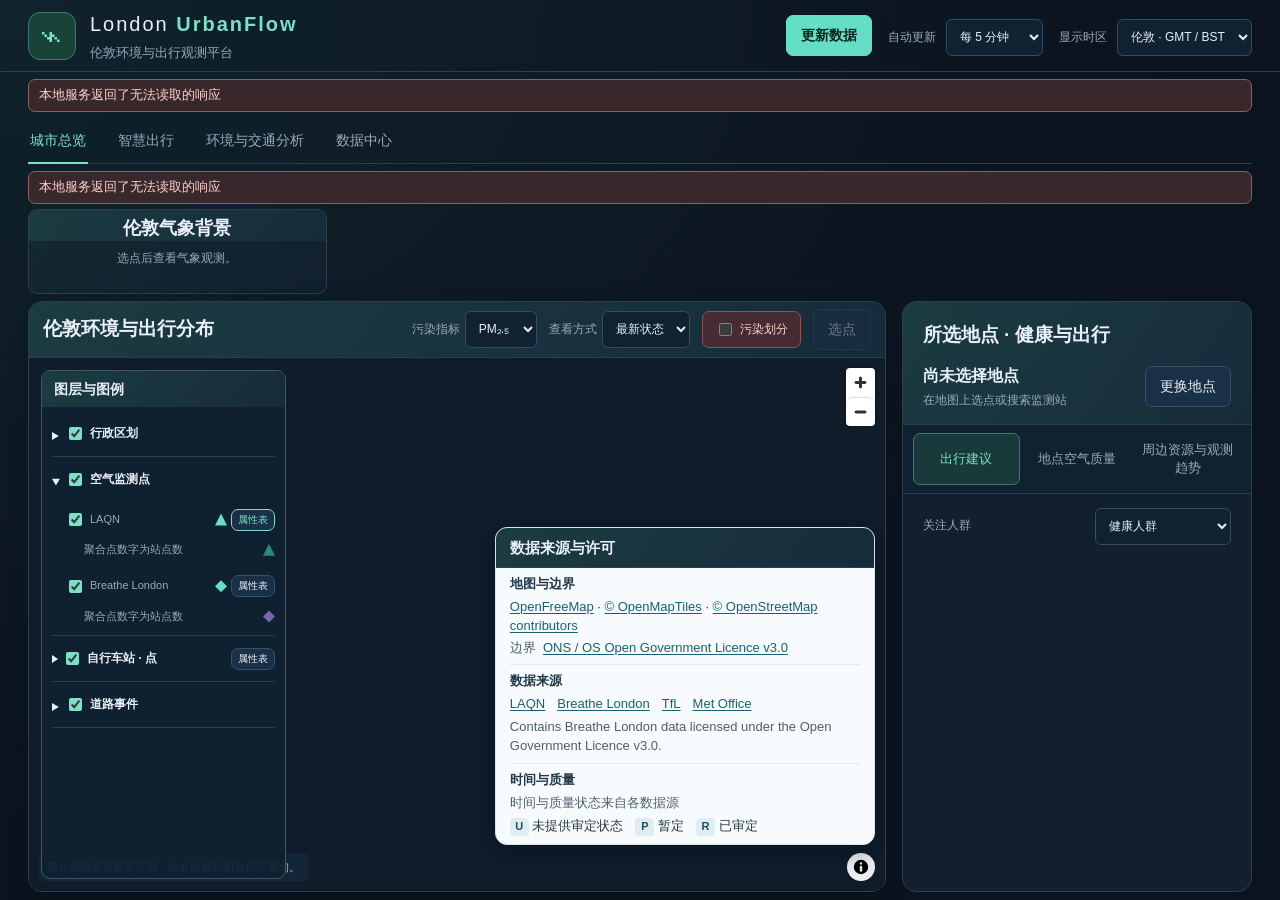
==== commit f2fa57c8: "优化环境与交通分析、数据中心模块" ====
--- a/index.html
+++ b/index.html
@@ -13,7 +13,8 @@
 <script src="assets/vendor/echarts-5.6.0.min.js" defer></script>
 <script src="assets/live.js" defer></script>
 <script src="assets/insights.js?v=20261118" defer></script>
-<script src="assets/city.js?v=20261118" defer></script>
+<script src="assets/bike-analysis.js" defer></script>
+<script src="assets/city.js?v=20261122" defer></script>
 <script src="assets/journey.js?v=20261118" defer></script>
 </head>
 <body>
@@ -39,7 +40,13 @@
   <nav class="page-tabs" aria-label="页面"><button data-page="overview" class="active" aria-current="page">城市总览</button><button data-page="journey">智慧出行</button><button data-page="analysis">环境与交通分析</button><button data-page="tables">数据中心</button></nav>
   <div id="cityError" class="notice error" hidden role="alert"></div>
   <section id="cityOverview">
-    <div id="cityKpis" class="city-kpis"></div>
+    <div class="city-kpis">
+      <section class="city-kpi city-kpi-weather" aria-labelledby="weatherKpiTitle">
+        <h2 id="weatherKpiTitle">伦敦气象背景</h2>
+        <div id="outlookWeather" class="city-kpi-weather-body" aria-live="polite"><div class="city-kpi-body"><p class="muted">选点后查看气象观测。</p></div><small class="city-kpi-foot">&nbsp;</small></div>
+      </section>
+      <div id="cityKpis" class="city-kpi-cards"></div>
+    </div>
     <div class="city-grid">
       <section class="panel geo-panel">
         <div class="panel-title">
@@ -53,7 +60,12 @@
               <button id="pickOverviewLocation" type="button" aria-pressed="false" disabled>选点</button>
             </div>
           </div>
-          <div class="replay" id="replayControls" hidden><button id="replayPlay" type="button">播放</button><input id="replayHour" type="range" min="0" max="47" value="47" aria-label="回放小时" aria-describedby="replayLabel"><output id="replayLabel" for="replayHour"></output></div>
+          <div class="replay" id="replayControls" hidden>
+            <button id="replayPlay" type="button">播放</button>
+            <select id="replayRange" aria-label="回放范围"><option value="48h">最近 48 小时</option><option value="7d">最近 7 天</option></select>
+            <input id="replayHour" type="range" min="0" max="47" value="47" aria-label="回放小时" aria-describedby="replayLabel">
+            <output id="replayLabel" for="replayHour"></output>
+          </div>
         </div>
         <div class="map-workspace">
           <details class="gis-sidebar" open>
@@ -145,17 +157,32 @@
         <section id="outlookPanel-advice" class="outlook-section" role="tabpanel" aria-labelledby="outlookTab-advice">
           <div class="outlook-heading"><label>关注人群<select id="healthGroup"><option value="general">健康人群</option><option value="older">老年人</option><option value="children">儿童与照护者</option><option value="asthma">哮喘人群</option><option value="heartlung">其他心肺疾病人群</option></select></label></div>
           <div id="citizenCard" class="citizen-card" role="status"></div>
-          <div class="outlook-weather"><h3>伦敦气象背景</h3><div id="outlookWeather" aria-live="polite"><p class="muted">选点后查看气象观测。</p></div></div>
         </section>
         <section id="outlookPanel-air" class="outlook-section" role="tabpanel" aria-labelledby="outlookTab-air" tabindex="0" hidden>
           <div id="localAir" aria-live="polite"><p class="muted">选点后查看附近的污染物浓度。</p></div>
         </section>
         <section id="outlookPanel-nearby" class="outlook-section nearby-panel" role="tabpanel" aria-labelledby="outlookTab-nearby" hidden>
-          <p id="nearbySummary" aria-live="polite"></p>
-          <div class="link-controls"><label><span class="range-key">自行车 / 监测点范围</span><select id="nearRadius"><option value="500">500 米</option><option value="1000">1 公里</option><option value="2000">2 公里</option></select></label><label><span class="range-key road-range">道路事件范围</span><select id="roadRadius"><option value="500">500 米</option><option value="1000" selected>1 公里</option><option value="2000">2 公里</option></select></label></div>
-          <div id="nearbyContent" class="nearby-content" aria-live="polite"><p class="muted">选点后查看周边资源。</p></div>
-          <p id="miniTrendLabel" class="mini-trend-label muted"></p>
-          <div id="miniTrend" class="chart compact-chart" aria-label="监测站污染物观测趋势" hidden></div>
+          <div class="link-controls"><label><span class="range-key">自行车 / 监测点范围</span><select id="nearRadius"><option value="500">500 米</option><option value="1000" selected>1 公里</option><option value="2000">2 公里</option></select></label><label><span class="range-key road-range">道路事件范围</span><select id="roadRadius"><option value="500">500 米</option><option value="1000" selected>1 公里</option><option value="2000">2 公里</option></select></label></div>
+          <div id="nearbyContent" class="nearby-content" aria-live="polite">
+            <p id="nearbyStatus" class="muted">选点后查看周边资源。</p>
+            <div id="nearbyDetails" hidden>
+              <div id="nearbyStat" class="nearby-stat"></div>
+              <div class="nearby-tabs" role="tablist" aria-label="周边明细">
+                <button id="nearbyTab-bikes" type="button" role="tab" aria-selected="true" aria-controls="nearbyPanel-bikes">自行车站 <span id="nearbyBikesCount" class="nearby-tab-count"></span></button>
+                <button id="nearbyTab-roads" type="button" role="tab" aria-selected="false" aria-controls="nearbyPanel-roads" tabindex="-1">道路事件 <span id="nearbyRoadsCount" class="nearby-tab-count"></span></button>
+                <button id="nearbyTab-air" type="button" role="tab" aria-selected="false" aria-controls="nearbyPanel-air" tabindex="-1">监测点 <span id="nearbyAirCount" class="nearby-tab-count"></span></button>
+              </div>
+              <div id="nearbyPanel-bikes" class="nearby-detail" role="tabpanel" aria-labelledby="nearbyTab-bikes" tabindex="0">
+                <ul id="nearbyBikesList" class="nearby-list"></ul>
+              </div>
+              <div id="nearbyPanel-roads" class="nearby-detail" role="tabpanel" aria-labelledby="nearbyTab-roads" tabindex="0" hidden>
+                <ul id="nearbyRoadsList" class="nearby-list"></ul>
+              </div>
+              <div id="nearbyPanel-air" class="nearby-detail" role="tabpanel" aria-labelledby="nearbyTab-air" tabindex="0" hidden>
+                <ul id="nearbyAirList" class="nearby-list"></ul>
+              </div>
+            </div>
+          </div>
           <div id="selectedActions" class="link-buttons" hidden><button id="openSelected" type="button">元数据与原始记录</button><button id="analyseSelected" type="button">分析此站</button></div>
         </section>
       </aside>
@@ -221,10 +248,11 @@
     </aside>
   </section>
   <section id="cityAnalysis" hidden>
-    <div class="panel analysis-selection">
-      <label>分析来源<select id="analysisSource"><option value="laqn">LAQN 参考站</option><option value="breathe">Breathe London 传感器</option></select></label>
-      <label>污染指标<select id="analysisMetric"></select></label>
-      <div class="compare-select">
+    <nav class="analysis-tabs" aria-label="分析模块"><button type="button" data-analysis-tab="series" class="active" aria-pressed="true">污染趋势</button><button type="button" data-analysis-tab="heatmap" aria-pressed="false">小时热力</button><button type="button" data-analysis-tab="coverage" aria-pressed="false">覆盖与缺测</button><button type="button" data-analysis-tab="weather" aria-pressed="false">气象关联</button><button type="button" data-analysis-tab="bike" aria-pressed="false">自行车时空分析</button><button type="button" data-analysis-tab="borough" aria-pressed="false">行政区覆盖</button></nav>
+    <div id="analysisSelection" class="panel analysis-selection" role="group" aria-label="当前分析模块参数">
+      <label data-analysis-control="source">分析来源<select id="analysisSource"><option value="laqn">LAQN 参考站</option><option value="breathe">Breathe London 传感器</option></select></label>
+      <label data-analysis-control="metric">污染指标<select id="analysisMetric"></select></label>
+      <div class="compare-select" data-analysis-control="compare">
         <span id="compareStationsLabel">对比站点（最多 4 站）</span>
         <details id="compareStationsPicker">
           <summary id="compareStationsToggle" aria-labelledby="compareStationsLabel compareStationsSummary"><span id="compareStationsSummary" aria-live="polite">请选择站点</span></summary>
@@ -233,22 +261,130 @@
           </div>
         </details>
       </div>
-      <label>时间粒度<select id="analysisInterval"><option value="3600">小时（优先来源小时值）</option><option value="900">15 分钟（LAQN）</option></select></label>
-      <label>伦敦气象背景站<select id="weatherStation"><option value="">按有效观测数选择</option></select></label>
+      <label data-analysis-control="interval">时间粒度<select id="analysisInterval"><option value="3600">小时（优先来源小时值）</option><option value="900">15 分钟（LAQN）</option></select></label>
+      <label data-analysis-control="weather" hidden>伦敦气象背景站<select id="weatherStation"><option value="">按有效观测数选择</option></select></label>
       <button id="analysisApply" class="primary">更新分析</button>
     </div>
-    <div id="analysisNote" class="notice"></div>
-    <nav class="analysis-tabs" aria-label="分析图表"><button type="button" data-analysis-tab="series" class="active">污染趋势</button><button type="button" data-analysis-tab="heatmap">小时热力</button><button type="button" data-analysis-tab="coverage">覆盖与缺测</button><button type="button" data-analysis-tab="weather">气象关联</button><button type="button" data-analysis-tab="bike">自行车时序</button><button type="button" data-analysis-tab="borough">行政区覆盖</button></nav>
     <section class="panel" data-analysis-section="series"><div class="panel-title"><h2>污染变化与站点对比</h2><span id="seriesSummary"></span></div><div id="pollutionChart" class="chart" aria-label="污染时间序列"></div></section>
-    <div class="analysis-grid">
+    <div class="analysis-grid" id="analysisGrid">
       <section class="panel" data-analysis-section="heatmap" hidden><div class="panel-title"><h2>日期 × 小时污染变化</h2></div><p id="heatmapNote" class="chart-note" role="status"></p><div id="pollutionHeatmap" class="chart" aria-label="污染小时热力图"></div></section>
       <section class="panel" data-analysis-section="coverage" hidden><div class="panel-title"><h2>有效监测站覆盖</h2></div><div id="coverageChart" class="chart" aria-label="逐小时覆盖率"></div></section>
       <section class="panel" data-analysis-section="coverage" hidden><div class="panel-title"><h2>缺测时段分布</h2></div><div id="missingHeatmap" class="chart" aria-label="缺测小时热力图"></div></section>
       <section class="panel" data-analysis-section="weather" hidden><div class="panel-title"><h2>污染与气象同步变化</h2></div><div id="weatherChart" class="chart" aria-label="污染与气象时序"></div><p id="weatherNote" class="chart-note"></p></section>
       <section class="panel" data-analysis-section="weather" hidden><div class="panel-title"><h2>风速与污染的小时配对</h2></div><div id="weatherScatter" class="chart" aria-label="风速污染散点图"></div><p id="correlationNote" class="chart-note"></p></section>
-      <section class="panel" data-analysis-section="bike" hidden><div class="panel-title"><h2>自行车车辆与空位变化</h2></div><div class="bike-choice"><label>自行车站<select id="bikeStation"></select></label></div><div id="bikeChart" class="chart" aria-label="自行车快照时序"></div><p id="bikeNote" class="chart-note"></p></section>
-    </div>
-    <section class="panel" data-analysis-section="borough" hidden><div class="panel-title"><h2>行政区监测覆盖</h2></div><div id="boroughCoverage" class="borough-list"></div></section>
+      <div id="bikeAnalysis" data-analysis-section="bike" hidden>
+        <div class="panel bike-analysis-toolbar">
+          <div class="panel-title bike-analysis-title">
+            <h2>自行车站点分析</h2>
+            <div class="bike-analysis-modes" role="group" aria-label="借还车指标">
+              <button id="bikeBorrow" type="button" aria-pressed="true">借车</button>
+              <button id="bikeReturn" type="button" aria-pressed="false">还车</button>
+            </div>
+            <div class="bike-analysis-tools">
+              <select id="bikeStation" aria-label="自行车站" disabled><option value="">选择自行车站</option></select>
+              <button id="bikeApply" class="primary" type="button">更新分析</button>
+            </div>
+            <nav class="bike-analysis-views" aria-label="自行车分析视图">
+              <button id="bikeShowMap" type="button" aria-controls="bikeMapView" aria-pressed="true">地图与回放</button>
+              <button id="bikeShowTrends" type="button" aria-controls="bikeTrends" aria-pressed="false">趋势</button>
+            </nav>
+          </div>
+        </div>
+        <div id="bikeMapView" class="bike-analysis-workspace">
+          <section class="panel bike-analysis-map-panel" aria-label="自行车地图与回放">
+            <div class="bike-analysis-legend">
+              <strong id="bikeLegendMetric">可用车辆</strong>
+              <span class="bike-zero">0</span><span class="bike-low">1–2</span>
+              <span class="bike-available">≥3</span><span class="bike-unknown">未知</span>
+              <span class="bike-cluster-key">聚合显示紧张站数 / 有效站数</span>
+            </div>
+            <div id="bikeMap" aria-label="伦敦自行车站点地图"></div>
+            <p id="bikeMapNotice" class="bike-analysis-message" role="status" hidden></p>
+            <div class="bike-replay">
+              <div class="bike-replay-header">
+                <div class="bike-replay-actions">
+                  <button id="bikePrevious" type="button" disabled>上一批</button>
+                  <button id="bikePlay" type="button" disabled>播放</button>
+                  <button id="bikeNext" type="button" disabled>下一批</button>
+                </div>
+                <div class="bike-replay-time">
+                  <output id="bikeTime" for="bikeTimeSlider" aria-live="off"></output>
+                  <div class="bike-capture-details">
+                    <p id="bikeCapture" class="bike-analysis-message">正在读取批次…</p>
+                    <a id="bikeArchiveCredit" href="https://huggingface.co/datasets/feregrino/london-cycles" target="_blank" rel="noopener" hidden>归档来源</a>
+                  </div>
+                </div>
+              </div>
+              <input id="bikeTimeSlider" type="range" step="1" disabled aria-label="自行车回放时间" aria-describedby="bikeCapture">
+              <div id="bikeGaps" class="bike-replay-gaps" aria-hidden="true"></div>
+              <div class="bike-replay-range"><span id="bikeTimeStart"></span><span id="bikeTimeEnd"></span></div>
+            </div>
+          </section>
+          <section class="panel bike-analysis-nearby" aria-labelledby="bikeNearbyTitle">
+            <div class="panel-title"><h2 id="bikeNearbyTitle">500 米内的邻站</h2></div>
+            <div class="bike-analysis-nearby-body">
+              <div id="bikeCurrent" class="bike-current" hidden>
+                <h3 id="bikeCurrentName"></h3>
+                <dl>
+                  <div><dt>可用车辆</dt><dd id="bikeCurrentBikes">—</dd></div>
+                  <div><dt>空位</dt><dd id="bikeCurrentDocks">—</dd></div>
+                  <div><dt>容量</dt><dd id="bikeCurrentCapacity">—</dd></div>
+                </dl>
+              </div>
+              <p id="bikeNearbyStatus" class="bike-analysis-message">选择站点后显示邻站。</p>
+              <table id="bikeNeighborTable" class="bike-neighbors" hidden>
+                <thead><tr><th scope="col">邻站</th><th scope="col">车辆</th><th scope="col">空位</th><th scope="col">容量</th></tr></thead>
+                <tbody id="bikeNeighbors"></tbody>
+              </table>
+            </div>
+          </section>
+        </div>
+        <div id="bikeTrends" hidden>
+          <p id="bikeTrendStatus" class="bike-analysis-message" role="status" hidden></p>
+          <p id="bikeTrendEmpty" class="bike-analysis-message" role="status">请选择自行车站查看趋势。</p>
+          <div id="bikeTrendCharts" class="bike-analysis-trends" hidden>
+            <section class="panel">
+              <div class="panel-title"><h2>本站车辆与空位变化</h2></div>
+              <div id="bikeChart" class="chart" aria-label="本站车辆与空位阶梯线"></div>
+              <p id="bikeNote" class="chart-note" role="status"></p>
+            </section>
+            <section class="panel">
+              <div class="panel-title"><h2>周边紧张站点占比</h2><span id="bikePressureMode">借车</span></div>
+              <div id="bikePressureChart" class="chart" aria-label="周边紧张站点占比时间序列"></div>
+              <p id="bikePressureNote" class="chart-note"></p>
+            </section>
+          </div>
+        </div>
+      </div>
+    </div>
+    <section class="panel borough-panel" data-analysis-section="borough" hidden>
+      <div class="panel-title borough-heading">
+        <h2>行政区监测覆盖</h2>
+        <div class="borough-summary">
+          <span id="boroughSummary"></span>
+          <span id="boroughRange"></span>
+        </div>
+        <details class="borough-method">
+          <summary>统计口径</summary>
+          <p>有效时段占比为有效站点小时数除以应有站点小时数。分母纳入查询窗口内至少有一条所选指标有效读数的站点。回放时，时段统计截至回放时刻。全市覆盖率按站点数加权。</p>
+        </details>
+      </div>
+      <div class="borough-workspace" id="boroughWorkspace">
+        <div class="borough-map-column">
+          <div id="boroughLegend" class="borough-legend" hidden></div>
+          <div id="boroughMap" class="borough-map" role="img" aria-label="伦敦行政区较全市覆盖率的百分点差及站点数地图"></div>
+          <div class="borough-selection">
+            <span id="boroughSelectionText" role="status">点击地图或右侧列表查看行政区</span>
+            <button id="boroughViewOnMap" type="button" hidden>在总览地图查看</button>
+          </div>
+        </div>
+        <aside class="borough-ranking" aria-label="行政区覆盖率排名">
+          <div class="borough-ranking-head"><span>行政区</span><span>站点数</span><span>有效时段占比</span><span>较全市<small>百分点</small></span></div>
+          <div id="boroughCoverage" class="borough-list"></div>
+        </aside>
+      </div>
+      <p id="boroughMapNote" class="chart-note borough-map-note" role="status"></p>
+    </section>
   </section>
   <div id="tablesPage" hidden>
   <nav id="sources" class="sources" aria-label="数据来源">
@@ -258,21 +394,23 @@
     <button class="source" data-source="metoffice"><strong>Met Office</strong><span>地面气象观测</span><small id="badge-metoffice">读取中</small></button>
     <button class="source" data-source="boundaries"><strong>伦敦行政区划</strong><span>大伦敦与 33 个行政区</span><small>2025 年边界</small></button>
   </nav>
-  <section class="panel">
-    <div class="panel-title"><div><h2 id="tableTitle">LAQN 最新浓度</h2><p id="tableDescription">每项读数显示各自的观测时间</p></div><span id="rowCount"></span></div>
+  <section id="collectionStatus" class="panel status-panel"><details><summary>采集状态 <span id="statusSummary"></span></summary><div id="sourceStatus"></div></details></section>
+  <section class="panel data-results" aria-labelledby="tableTitle">
+    <div class="panel-title">
+      <div><h2 id="tableTitle">LAQN 最新浓度</h2><p id="tableDescription">每项读数显示各自的观测时间</p></div>
+      <nav class="pagination" aria-label="数据分页"><span id="pageInfo"></span><button id="previous" type="button" disabled>上一页</button><button id="next" type="button" disabled>下一页</button></nav>
+    </div>
     <div class="filters">
+      <label class="search"><span id="searchLabel">搜索站名或编号</span><input id="search" type="search" placeholder="输入名称或编号" autocomplete="off"></label>
       <label id="laqnFilter">观测类型<select id="laqnMode"><option value="900">15 分钟浓度</option><option value="3600">小时浓度</option><option value="index">小时空气质量指数</option></select></label>
       <label id="tflFilter" hidden>交通数据<select id="tflMode"><option value="bikes">自行车停靠站</option><option value="roads">道路事件</option></select></label>
       <label id="weatherFilter" hidden>区域<select id="region"><option value="">全部区域</option></select></label>
-      <label class="search"><span id="searchLabel">搜索站名或编号</span><input id="search" type="search" placeholder="输入名称或编号" autocomplete="off"></label>
       <label id="showAllFilter" class="check"><input id="showAll" type="checkbox"> <span id="showAllLabel">包括停用站点</span></label>
       <label>每页<select id="pageSize"><option selected>8</option><option>25</option><option>50</option><option>100</option></select></label>
     </div>
     <div id="tableError" class="notice error" hidden role="alert"></div>
-    <div id="dataTable" class="table-wrap" aria-live="polite" aria-busy="true"></div>
-    <div class="pagination"><span id="pageInfo"></span><button id="previous">上一页</button><button id="next">下一页</button></div>
+    <div id="dataTable" class="table-wrap data-center-table-wrap" aria-live="polite" aria-busy="true"></div>
   </section>
-  <section id="collectionStatus" class="panel status-panel"><details open><summary>采集状态 <span id="statusSummary"></span></summary><div id="sourceStatus"></div></details></section>
   </div>
   <footer id="sourceFooter" hidden>
     <span class="footer-source-summary">
@@ -333,20 +471,22 @@
 </template>
 <dialog id="gisTableDialog" class="workspace-dialog"><div class="dialog-header"><h2>图层属性表</h2><button id="closeGisTable" type="button">关闭 ×</button></div></dialog>
 <dialog id="linkageDialog" class="workspace-dialog"><div class="dialog-header"><h2>周边详情</h2><button id="closeLinkage" type="button">关闭 ×</button></div></dialog>
-<dialog id="detail">
-  <div class="dialog-header"><div><h2 id="detailTitle">站点详情</h2><p id="detailSubtitle"></p></div><button id="closeDetail" aria-label="关闭详情">关闭 ×</button></div>
+<dialog id="detail" aria-labelledby="detailTitle">
+  <div class="dialog-header"><div><h2 id="detailTitle">站点详情</h2><p id="detailSubtitle"></p></div><button id="closeDetail" type="button" aria-label="关闭详情">关闭 ×</button></div>
   <div id="detailError" class="notice error" hidden role="alert"></div>
   <div id="stationDetail">
-    <details class="metadata-section" open><summary>站点元数据</summary><div id="metadata" class="metadata"></div></details>
+    <details id="stationMetadata" class="metadata-section"><summary>站点元数据</summary><div id="metadata" class="metadata"></div></details>
     <h3>最近 48 小时观测</h3>
     <div class="filters">
       <label>指标<select id="historyMetric"><option value="">全部指标</option></select></label>
       <label>观测时长<select id="historyPeriod"><option value="">全部时长</option><option value="900">15 分钟</option><option value="3600">1 小时</option><option value="0">快照</option></select></label>
       <button id="queryHistory" class="primary">查询</button>
     </div>
-    <p id="historyBounds" class="muted"></p>
-    <div id="historyTable" class="table-wrap"></div>
-    <div class="pagination"><span id="historyPageInfo"></span><button id="historyPrevious">上一页</button><button id="historyNext">下一页</button></div>
+    <div class="history-toolbar">
+      <p id="historyBounds" class="muted"></p>
+      <nav class="pagination" aria-label="历史观测分页"><span id="historyPageInfo" aria-live="polite"></span><button id="historyPrevious" type="button" disabled>上一页</button><button id="historyNext" type="button" disabled>下一页</button></nav>
+    </div>
+    <div id="historyTable" class="table-wrap data-center-table-wrap"></div>
   </div>
   <div id="boundaryDetail" hidden></div>
   <div id="roadDetail" hidden></div>
--- a/assets/city.css
+++ b/assets/city.css
@@ -57,6 +57,7 @@
   min-width: 0;
   accent-color: var(--accent);
 }
+.replay select { flex:none; padding:4px 7px; min-height:32px; }
 .replay output {
   font-size: 12px;
   min-width: 180px;
@@ -64,16 +65,18 @@
 }
 .city-kpis {
   display: grid;
-  grid-template-columns: repeat(3, minmax(0, 1fr));
+  grid-template-columns: repeat(4, minmax(0, 1fr));
   gap: 14px;
   margin: 18px 0;
 }
+.city-kpi-cards { display: contents; }
 .city-kpi {
   --kpi-padding-block: 7px;
   --kpi-padding-inline: 14px;
   display: flex;
   flex-direction: column;
   align-items: center;
+  justify-content: flex-start;
   text-align: center;
   border: 1px solid var(--line);
   border-radius: 9px;
@@ -83,8 +86,9 @@
 }
 .city-kpi > h2 {
   align-self: stretch;
-  margin: 0 calc(-1 * var(--kpi-padding-inline)) 2px;
-  padding: var(--kpi-padding-block) var(--kpi-padding-inline) 0;
+  flex: none;
+  margin: 0 calc(-1 * var(--kpi-padding-inline)) 8px;
+  padding: var(--kpi-padding-block) var(--kpi-padding-inline) 2px;
   font-size: 18px;
   font-weight: 700;
   line-height: 1.25;
@@ -100,6 +104,29 @@
   display: block;
   font-size: 11px;
   color: var(--muted);
+}
+.city-kpi small.kpi-note { color: #e9c07a; }
+.city-kpi-body {
+  flex: 1;
+  min-height: 0;
+  width: 100%;
+  display: flex;
+  flex-direction: column;
+  align-items: center;
+  justify-content: center;
+}
+.city-kpi-foot {
+  flex: none;
+  display: block;
+  width: 100%;
+}
+.city-kpi-foot > span {
+  display: block;
+  width: 100%;
+  max-width: 100%;
+  white-space: nowrap;
+  overflow: hidden;
+  text-overflow: ellipsis;
 }
 .city-kpi-metrics {
   display: grid;
@@ -110,6 +137,68 @@
   width: 100%;
   max-width: 24rem;
 }
+.city-kpi-air {
+  width: 100%;
+  max-width: 24rem;
+  margin: auto;
+  table-layout: fixed;
+  border: 1px solid var(--line);
+  border-radius: 7px;
+  border-collapse: separate;
+  border-spacing: 0;
+  overflow: hidden;
+}
+.city-kpi-air th {
+  position: static;
+  background: none;
+}
+.city-kpi-air tr > :first-child {
+  width: 38%;
+}
+.city-kpi-air th,
+.city-kpi-air td {
+  position: static;
+  min-width: 0;
+  padding: 1px 4px;
+  border: 0;
+  border-bottom: 1px solid var(--line);
+  background: transparent;
+  vertical-align: middle;
+  text-align: center;
+}
+.city-kpi-air td:first-child { min-width: 0; }
+.city-kpi-air tbody tr:last-child > * { border-bottom: 0; }
+.city-kpi-air tbody tr:nth-child(even),
+.city-kpi-air tbody tr:hover { background: transparent; }
+.city-kpi-air thead th {
+  font-size: 11px;
+  font-weight: 400;
+  line-height: 1.35;
+  color: var(--muted);
+}
+.city-kpi-air tbody th {
+  padding-left: 4px;
+  font-size: 12px;
+  font-weight: 400;
+  line-height: 1.2;
+  color: var(--muted);
+  text-align: left;
+  white-space: nowrap;
+}
+.city-kpi-air td strong {
+  font-size: 23px;
+  line-height: 1.25;
+}
+.city-kpi-weather-body {
+  flex: 1;
+  min-height: 0;
+  display: flex;
+  flex-direction: column;
+  align-items: center;
+  width: 100%;
+  overflow-wrap: anywhere;
+}
+.city-kpi-weather-body p { margin: 0; font-size: 12px; }
 .city-grid {
   display: grid;
   grid-template-columns: minmax(0, 2fr) minmax(310px, 1fr);
@@ -432,16 +521,21 @@
 }
 .analysis-selection > label {
   min-width: 150px;
-  flex: 1;
+  flex: 1 1 180px;
+  max-width: 340px;
 }
 .analysis-selection .compare-select {
   min-width: 280px;
-  flex: 2;
+  max-width: 560px;
+  flex: 2 1 320px;
   display: flex;
   flex-direction: column;
   gap: 5px;
   color: var(--muted);
   font-size: 12px;
+}
+.analysis-selection > .primary {
+  margin-inline-start: auto;
 }
 .analysis-selection > label > select,
 .compare-select summary {
@@ -525,6 +619,9 @@
   grid-template-columns: repeat(2, minmax(0, 1fr));
   gap: 18px;
 }
+.analysis-grid.analysis-grid-weather {
+  grid-template-columns: minmax(0, 1.25fr) minmax(0, 1fr);
+}
 .analysis-grid > .panel {
   margin: 0;
   min-width: 0;
@@ -535,28 +632,294 @@
   padding: 0 20px 15px;
   margin: 0;
 }
-.bike-choice {
-  padding: 0 20px;
-}
-.bike-choice select {
+.borough-heading {
+  flex-wrap: wrap;
+  gap: 5px 14px;
+}
+.borough-summary {
+  display: flex;
+  flex-wrap: wrap;
+  justify-content: flex-end;
+  gap: 2px 12px;
+  flex: 1 1 auto;
+  color: var(--muted);
+  font-size: 13px;
+}
+.borough-method {
+  position: relative;
+  color: var(--muted);
+  font-size: 12px;
+}
+.borough-method summary {
+  cursor: pointer;
+}
+.borough-method p {
+  position: absolute;
+  top: calc(100% + 5px);
+  right: 0;
+  z-index: 6;
+  width: min(310px, calc(100vw - 48px));
+  margin: 0;
+  padding: 9px 12px;
+  border: 1px solid #3b5a6d;
+  border-radius: 8px;
+  background: #122638;
+  color: var(--ink);
+  line-height: 1.5;
+}
+.borough-workspace {
+  display: grid;
+  grid-template-columns: minmax(0, 1.15fr) minmax(380px, 1fr);
+  gap: 18px;
+  padding: 12px 20px 16px;
+  align-items: stretch;
+}
+.borough-workspace.borough-workspace-no-map {
+  grid-template-columns: minmax(0, 1fr);
+}
+.borough-workspace.borough-workspace-no-map .borough-map-column {
+  display: none;
+}
+.borough-map-note {
+  padding: 0 20px 8px;
+}
+.borough-map-note:empty {
+  display: none;
+}
+.borough-map-column {
+  min-width: 0;
+  display: flex;
+  flex-direction: column;
+}
+.borough-map {
+  flex: none;
   width: 100%;
+  aspect-ratio: 5 / 4;
+  max-height: 440px;
+  min-width: 0;
+  min-height: 0;
+}
+.borough-selection {
+  display: flex;
+  align-items: center;
+  justify-content: space-between;
+  flex-wrap: wrap;
+  gap: 10px;
+  padding: 8px 0 2px;
+  color: var(--muted);
+  font-size: 12px;
+}
+.borough-selection button {
+  flex: none;
+  font-size: 12px;
+  padding: 5px 10px;
+}
+.borough-map-column .chart-note {
+  padding: 0 0 4px;
+}
+.borough-legend {
+  display: flex;
+  flex-wrap: wrap;
+  align-items: center;
+  align-self: flex-start;
+  gap: 8px 15px;
+  max-width: 100%;
+  padding: 6px 9px;
+  border: 1px solid #2b4354;
+  border-radius: 8px;
+  background: #0f1e2beb;
+  color: var(--muted);
+  font-size: 12px;
+}
+.borough-legend-item {
+  display: inline-flex;
+  align-items: center;
+  gap: 5px;
+}
+.borough-legend-label {
+  color: var(--ink);
+}
+.borough-color-scale {
+  display: grid;
+  grid-template-columns: 1fr auto 1fr;
+  align-items: center;
+  gap: 2px 8px;
+  min-width: 154px;
+  font-variant-numeric: tabular-nums;
+}
+.borough-color-scale i {
+  grid-column: 1 / -1;
+  height: 6px;
+  border-radius: 4px;
+}
+.borough-color-scale span:last-child {
+  text-align: right;
+}
+.borough-missing-swatch {
+  width: 12px;
+  height: 12px;
+  border: 1px solid #74808c;
+  border-radius: 3px;
+}
+.borough-bubble-sample {
+  display: inline-flex;
+  align-items: center;
+  gap: 4px;
+}
+.borough-bubble-sample i {
+  display: inline-block;
+  border-radius: 50%;
+  border: 1px solid;
+}
+.borough-ranking {
+  --borough-ranking-columns: minmax(0, 1fr) 3rem 5.4rem 4.5rem;
+  display: flex;
+  flex-direction: column;
+  min-height: 0;
+  overflow: hidden;
+  border: 1px solid var(--line);
+  border-radius: 10px;
+  background: #102131;
+}
+.borough-ranking-head {
+  display: grid;
+  grid-template-columns: var(--borough-ranking-columns);
+  align-items: center;
+  gap: 8px;
+  padding: 8px 19px;
+  border-bottom: 1px solid var(--line);
+  color: var(--muted);
+  font-size: 12px;
+  overflow: hidden;
+  scrollbar-gutter: stable;
+}
+.borough-ranking-head span:not(:first-child) {
+  text-align: right;
+}
+.borough-ranking-head small {
+  display: block;
+  font-size: 10px;
 }
 .borough-list {
   display: flex;
-  gap: 10px;
-  flex-wrap: wrap;
-  padding: 0 20px 20px;
-}
-.borough-item {
-  font-size: 11px;
-  padding: 9px 12px;
-  border: 1px solid var(--line);
-  border-radius: 6px;
-  min-width: 150px;
-}
-.borough-item span {
+  flex-direction: column;
+  gap: 6px;
+  padding: 8px;
+  overflow: auto;
+  scrollbar-gutter: stable;
+  max-height: 480px;
+}
+.borough-row {
+  display: grid;
+  flex-shrink: 0;
+  grid-template-columns: var(--borough-ranking-columns);
+  align-items: center;
+  gap: 5px 8px;
+  width: 100%;
+  padding: 8px 10px;
+  border: 1px solid transparent;
+  border-radius: 8px;
+  background: #16283a;
+  color: var(--ink);
+  text-align: left;
+  cursor: pointer;
+}
+.borough-row:hover {
+  background: #1d3347;
+}
+.borough-row.active {
+  border-color: var(--accent);
+  background: #193a3a;
+}
+.borough-row-name {
+  min-width: 0;
+  overflow-wrap: anywhere;
+  font-size: 13px;
+}
+.borough-row-stat {
   color: var(--muted);
-  display: block;
+  font-size: 12px;
+  font-variant-numeric: tabular-nums;
+  text-align: right;
+  white-space: nowrap;
+}
+.borough-row-delta {
+  font-weight: 650;
+}
+.borough-row-delta[data-direction="lower"] {
+  color: #f4b789;
+}
+.borough-row-delta[data-direction="higher"] {
+  color: #a0e0fb;
+}
+.borough-row-detail {
+  grid-column: 1 / -1;
+  color: var(--muted);
+  font-size: 12px;
+}
+.borough-row-unmatched {
+  margin-inline-start: 6px;
+  padding: 1px 5px;
+  border-radius: 999px;
+  background: #4c3e20;
+  color: #e9bc70;
+  font-size: 10px;
+  font-style: normal;
+  white-space: nowrap;
+}
+.borough-bar {
+  position: relative;
+  grid-column: 1 / -1;
+  height: 6px;
+  border-radius: 3px;
+  overflow: hidden;
+  background: #24394c;
+}
+.borough-bar i {
+  position: absolute;
+  height: 100%;
+}
+.borough-bar::after {
+  content: "";
+  position: absolute;
+  inset: 0 auto 0 50%;
+  width: 1px;
+  background: #8b9eac;
+}
+.borough-empty {
+  margin: 0;
+  padding: 16px 12px;
+  color: var(--muted);
+  font-size: 12px;
+}
+@media (max-width: 1200px) {
+  .borough-workspace {
+    grid-template-columns: minmax(0, 1fr);
+  }
+  .borough-list {
+    max-height: 360px;
+  }
+}
+@media (max-width: 700px) {
+  .borough-workspace {
+    padding: 10px 12px 14px;
+  }
+  .borough-summary {
+    flex-basis: 100%;
+    order: 1;
+    justify-content: flex-start;
+  }
+}
+@media (max-width: 520px) {
+  .borough-ranking {
+    --borough-ranking-columns: repeat(3, minmax(0, 1fr));
+  }
+  .borough-ranking-head span:first-child {
+    display: none;
+  }
+  .borough-row-name {
+    grid-column: 1 / -1;
+  }
 }
 .maplibregl-popup-content {
   --map-popup-padding: 15px;
@@ -598,10 +961,7 @@
   margin: 10px 7px 0 0;
   padding: 5px 9px;
 }
-.analysis-grid + .panel {
-  margin-top: 18px;
-}
-#seriesSummary {
+#seriesSummary, #boroughSummary {
   font-size: 11px;
   color: var(--muted);
 }
@@ -657,32 +1017,120 @@
 .workspace-dialog .linkage { display: block; border: 0; margin: 0; }
 .workspace-dialog .linkage .nearby-content { max-height: 35vh; overflow: auto; }
 .workspace-dialog .linkage .compact-chart { height: 170px; }
-#cityAnalysis { flex: 1; min-height: 0; overflow: auto; }
+#cityAnalysis { flex: 1; min-height: 0; min-width: 0; }
 #cityAnalysis .analysis-selection { padding: 8px 12px; margin-bottom: 7px; }
 #cityAnalysis .panel-title { padding: 9px 14px; }
-#cityAnalysis .chart { height: 495px; }
+#cityAnalysis .chart { height: clamp(280px, 55dvh, 495px); }
 #cityAnalysis .analysis-grid { gap: 10px; }
+#analysisGrid:not(:has(> [data-analysis-section]:not([hidden]))) { display: none; }
 #cityAnalysis .analysis-grid > [data-analysis-section="heatmap"],
 #cityAnalysis .analysis-grid > [data-analysis-section="bike"] { grid-column: 1 / -1; }
-.analysis-tabs { display: flex; gap: 8px; padding: 0 0 8px; }
+.analysis-tabs { display: flex; flex-wrap: wrap; gap: 8px; padding: 0 0 8px; }
 .analysis-tabs button { padding: 6px 15px; font-size: 12px; }
 .analysis-tabs button.active { color: var(--accent); border-color: var(--accent); background: #183a3b; }
-#tablesPage { display: flex; flex-direction: column; flex: 1; min-height: 0; overflow: hidden; }
-#tablesPage .sources { flex: none; margin-bottom: 7px; }
-#tablesPage .source { padding: 7px 12px; gap: 0; }
-#tablesPage > .panel:not(.status-panel) { flex: 1; min-height: 0; display: flex; flex-direction: column; margin-bottom: 7px; }
-#tablesPage > .panel .panel-title { padding: 8px 14px; }
-#tablesPage > .panel .filters { padding: 0 14px 8px; }
-#tablesPage .table-wrap { flex: 1; min-height: 0; max-height: none; }
-#tablesPage .table-wrap td { padding: 5px 10px; line-height: 1.3; }
-#tablesPage .table-wrap th { padding: 8px 10px; }
-#tablesPage .table-wrap td .obs-time, #tablesPage .table-wrap td .sub { margin-top: 2px; }
-#tablesPage .status-panel { flex: none; max-height: 90px; overflow: auto; margin-bottom: 0; padding: 0; }
+#tablesPage { flex: 1; min-height: 0; min-width: 0; overflow-y: auto; scroll-padding-block: 6px; }
+#tablesPage .sources { grid-template-columns: repeat(5, minmax(0, 1fr)); margin-bottom: 7px; }
+#tablesPage .source { min-width: 0; padding: 6px 12px; gap: 0; line-height: 1.3; overflow-wrap: anywhere; }
+#tablesPage .source small { margin-top: 3px; }
+#tablesPage > .panel { margin-bottom: 7px; }
+#tablesPage .status-panel { overflow: clip; padding: 0; }
 .status-panel > details > summary { padding: 5px 12px; }
-.status-panel > details[open] > summary { padding-block-end: 0; }
 .status-panel > details > summary:focus-visible { outline-offset: -3px; }
-#sourceStatus { padding: 0 12px 5px; }
-#tablesPage .status-panel .table-wrap { max-height: 70px; }
+#sourceStatus .status-extra { margin: 6px 12px; }
+.data-results { overflow: visible; }
+.data-results .panel-title { padding: 8px 14px; border-radius: 9px 9px 0 0; flex-wrap: wrap; gap: 6px 14px; }
+.data-results .filters { padding: 7px 14px; gap: 6px 12px; }
+.data-results .filters .search { min-width: 0; flex: 1 1 14rem; order: 0; }
+.data-results .filters label, #detail .filters label { min-width: 0; max-width: 100%; }
+.data-results .filters .check { white-space: normal; }
+.data-results input, .data-results select, #detail select { min-width: 0; max-width: 100%; }
+.data-results .pagination, #detail .pagination { padding: 0; flex-wrap: wrap; gap: 5px 8px; }
+.data-results .pagination button, #detail .pagination button { padding: 4px 9px; min-height: 32px; }
+.data-results .notice, #detail .notice { margin: 7px 14px; overflow-wrap: anywhere; }
+
+#tablesPage .data-center-table-wrap, #detail .data-center-table-wrap {
+  container-type: inline-size;
+  min-height: 0;
+  max-height: none;
+  overflow: visible;
+}
+.data-center-table { table-layout: fixed; }
+.data-center-table th, .data-center-table td {
+  min-width: 0;
+  padding: 6px 9px;
+  line-height: 1.3;
+  white-space: normal;
+  overflow-wrap: anywhere;
+}
+.data-center-table th { position: static; }
+.data-center-table th:first-child { width: 22%; }
+.data-center-table td:first-child { min-width: 0; }
+.data-center-table td.empty { padding: 22px 9px; }
+.data-center-table .site-link { min-height: 0; line-height: 1.3; overflow-wrap: anywhere; }
+.data-center-table .site-link:focus-visible { outline-offset: 2px; }
+.data-center-table :is(.obs-time, .sub) { margin-top: 1px; line-height: 1.25; }
+.data-center-table .reading .value { font-size: clamp(15px, 1vw, 18px); }
+.data-center-table .unit:empty { display: none; }
+.data-center-table.jobs { margin-top: 0; }
+.data-center-table.jobs th:last-child { width: 32%; }
+.data-center-table--weather th:first-child { width: clamp(112px, 9vw, 172px); }
+.data-center-table--weather th:nth-child(2) { width: 9%; }
+.data-center-table--weather :is(th, td) { padding-inline: 6px; }
+.data-center-table--weather th { padding-block: 5px; }
+.data-center-table--weather td { padding-block: 3px; }
+.data-center-table--weather .reading :is(.quality, .unit) { margin-left: 3px; }
+.data-center-table--weather .reading :is(.obs-time, .sub) { margin-top: 0; line-height: 1.2; }
+#historyTable th:is(:first-child, :nth-child(7)) { width: 18%; }
+.data-cell-label { display: none; color: var(--muted); font-size: .85em; }
+.data-center-table tbody td:is(:first-child, .empty) { grid-column: 1 / -1; }
+
+@container (width < 1120px) {
+  .data-center-table--weather, .data-center-table--weather tbody, .data-center-table--weather td { display: block; }
+  .data-center-table--weather thead { position: absolute; width: 1px; height: 1px; overflow: hidden; clip-path: inset(50%); }
+  .data-center-table--weather tbody tr { display: grid; grid-template-columns: repeat(var(--weather-grid-columns, 3), minmax(0, 1fr)); border-bottom: 1px solid var(--line); }
+  .data-center-table--weather td { border-bottom: 0; padding: 4px 9px; }
+  .data-center-table--weather tbody td:first-child:not(.empty) { grid-column: span var(--weather-station-columns, 2); }
+  .data-center-table--weather .data-cell-label { display: block; }
+}
+@container (width < 700px) {
+  .data-center-table:not(.data-center-table--weather), .data-center-table:not(.data-center-table--weather) :is(tbody, td) { display: block; }
+  .data-center-table:not(.data-center-table--weather) thead { position: absolute; width: 1px; height: 1px; overflow: hidden; clip-path: inset(50%); }
+  .data-center-table:not(.data-center-table--weather) tbody tr { display: grid; grid-template-columns: repeat(2, minmax(0, 1fr)); border-bottom: 1px solid var(--line); }
+  .data-center-table:not(.data-center-table--weather) td { border-bottom: 0; padding: 4px 9px; }
+  .data-center-table:not(.data-center-table--weather) .data-cell-label { display: block; }
+  .data-center-table .site-link { min-height: 24px; }
+  #historyTable tbody tr { grid-template-columns: repeat(3, minmax(0, 1fr)); }
+  #historyTable tbody td:first-child:not(.empty) { grid-column: span 2; }
+}
+@container (width < 440px) {
+  .data-center-table--weather { --weather-grid-columns: 2; --weather-station-columns: 1; }
+}
+@media (min-width: 1180px) {
+  #tablesPage .source { display: grid; grid-template-columns: minmax(0, 1fr) auto; align-items: baseline; padding-block: 5px; column-gap: 6px; }
+  #tablesPage .source span { grid-column: 1 / -1; }
+  #tablesPage .source small { grid-column: 2; grid-row: 1; margin: 0; }
+  .data-results .panel-title { padding-block: 6px; }
+  .data-results .panel-title > div { display: flex; flex-wrap: wrap; align-items: baseline; gap: 0 12px; }
+  .data-results .panel-title p { margin: 0; }
+  .data-results .filters { padding-block: 5px; }
+  .data-results .filters label { flex-direction: row; align-items: center; }
+  .data-results .filters .search input { flex: 1; }
+  .data-results .filters :is(input[type=search], select, .check) { min-height: 32px; }
+}
+@media (max-width: 1000px) {
+  #tablesPage { flex: none; overflow: visible; }
+}
+@media (max-width: 850px) {
+  #tablesPage .sources { grid-template-columns: repeat(3, minmax(0, 1fr)); }
+}
+@media (max-width: 500px) {
+  main:has(> #tablesPage:not([hidden])) { padding-inline: 14px; }
+  #tablesPage .source { padding: 5px 7px; }
+  #tablesPage .source span, #tablesPage .source small { font-size: 10px; }
+  #tablesPage .source strong { font-size: 13px; }
+  .data-results .filters .search { flex-basis: 100%; }
+  #searchLabel { position: absolute; width: 1px; height: 1px; overflow: hidden; clip-path: inset(50%); }
+}
 dialog {
   --dialog-padding: 22px;
   padding: var(--dialog-padding);
@@ -695,6 +1143,18 @@
 @media (max-width: 600px) {
   dialog { --dialog-padding: 16px; }
 }
+#detail { max-height: 92dvh; overscroll-behavior: contain; overflow-wrap: anywhere; }
+#detail .dialog-header { position: sticky; top: calc(-1 * var(--dialog-padding)); z-index: 2; padding-block-end: 10px; }
+#closeDetail { flex: none; }
+#stationDetail h3 { margin: 10px 0 6px; }
+#stationDetail .metadata-section { padding-bottom: 6px; }
+#stationDetail .filters { padding-bottom: 6px; gap: 6px 10px; }
+.history-toolbar { display: flex; flex-wrap: wrap; align-items: center; justify-content: space-between; gap: 6px 12px; margin: 0 0 7px; }
+.history-toolbar p { margin: 0; }
+.road-detail-section { margin-top: 8px; }
+.road-detail-section summary { cursor: pointer; }
+.road-detail-section > details { margin: 5px 0 0 12px; }
+#detail .raw-data { max-height: none; overflow: visible; }
 #journeyPage {
   flex: 1;
   min-height: 0;
@@ -902,6 +1362,9 @@
   }
 }
 @media (max-width: 1350px) {
+  .city-kpi-weather strong {
+    font-size: 21px;
+  }
   .city-grid {
     grid-template-columns: minmax(0, 1fr);
   }
@@ -921,6 +1384,11 @@
     min-height: 180px;
   }
 }
+@media (max-width: 1000px) {
+  .city-kpis {
+    grid-template-columns: repeat(2, minmax(0, 1fr));
+  }
+}
 @media (max-width: 700px) {
   .city-kpis {
     grid-template-columns: minmax(0, 1fr);
@@ -947,6 +1415,9 @@
   .analysis-grid {
     grid-template-columns: 1fr;
   }
+  .analysis-grid.analysis-grid-weather {
+    grid-template-columns: 1fr;
+  }
   #cityMap {
     height: 430px;
   }
@@ -956,8 +1427,12 @@
   .analysis-selection {
     padding: 14px;
   }
+  .analysis-selection > label {
+    max-width: none;
+  }
   .analysis-selection .compare-select {
     min-width: 100%;
+    max-width: none;
   }
   .chart {
     height: 280px;
@@ -976,7 +1451,7 @@
   scrollbar-width: thin;
 }
 .linkage .nearby-list {
-  max-height: 128px;
+  max-height: clamp(96px, 12vh, 128px);
 }
 .bike-map-cluster, .bike-map-station {
   display: grid;
@@ -1039,15 +1514,6 @@
   .gis-table-head { align-items:stretch; flex-direction:column; }
   .gis-table-head label { justify-content:space-between; }
   .gis-table-head input { min-width:0; flex:1; }
-}
-.sources {
-  grid-template-columns: repeat(5, minmax(0, 1fr));
-}
-@media (max-width: 1200px) {
-  .sources { grid-template-columns: repeat(3, minmax(0, 1fr)); }
-}
-@media (max-width: 650px) {
-  .sources { grid-template-columns: repeat(2, minmax(0, 1fr)); }
 }
 @media (min-width: 1600px) {
   .city-grid { align-items: stretch; }
@@ -1106,11 +1572,8 @@
   .pagination, .notice, .status-panel summary, .status-panel summary span, .status-extra, .jobs { font-size: 13px; }
   .source span, .source small { font-size: 13px; }
   .source strong { font-size: 18px; }
-  #tablesPage .source { min-height: 76px; }
-  #tablesPage .table-wrap td { padding: 6px 10px; line-height: 1.3; }
-  #tablesPage .status-panel { max-height: 88px; }
   .analysis-tabs button { font-size: 14px; }
-  #seriesSummary, .chart-note, .borough-item { font-size: 13px; }
+  #seriesSummary, #boroughSummary, .chart-note, .borough-row-name, .borough-row-stat { font-size: 13px; }
   .journey-point span, .journey-map-head { font-size: 13px; }
   .journey-result { font-size: 14px; }
   .journey-result h3 { font-size: 16px; }
@@ -1149,7 +1612,22 @@
 .city-grid { grid-template-columns:minmax(0, 2.45fr) minmax(345px, 1fr); gap:16px; align-items:stretch; }
 .geo-panel { height:100%; }
 .overview-rail { min-height:0; display:flex; flex-direction:column; overflow:hidden; }
-.overview-rail .linkage { display:block; flex:1; min-height:0; overflow:auto; margin:0; scrollbar-width:thin; }
+.overview-rail .linkage {
+  display: flex;
+  flex-direction: column;
+  flex: 1;
+  min-height: 0;
+  overflow: hidden;
+  margin: 0;
+}
+.overview-rail .linkage > .advice-heading,
+.overview-rail .linkage > .outlook-tabs { flex: none; }
+.overview-rail .linkage > .outlook-section {
+  flex: 1;
+  min-height: 0;
+  overflow-y: auto;
+  scrollbar-width: thin;
+}
 .advice-heading { padding:18px 20px 14px; border-bottom:1px solid var(--line); }
 .advice-heading h2 { margin:0 0 12px; font-size:19px; }
 .selected-place, .outlook-heading { display:flex; flex-wrap:wrap; align-items:center; justify-content:space-between; gap:8px 12px; }
@@ -1187,32 +1665,256 @@
 .outlook-air-list { list-style:none; margin:0; padding:0; }
 .outlook-air-list > li + li { border-top:1px solid var(--line); margin-top:10px; padding-top:9px; }
 #localAir p { margin:4px 0 0; font-size:12px; }
+#localAir .outlook-air-list > li > p { white-space:nowrap; overflow:hidden; text-overflow:ellipsis; }
 .local-air-label { font-weight:600; }
 #localAir .local-air-value { margin:0; font-size:14px; }
 .local-air-value strong { color:var(--accent); font-size:23px; font-variant-numeric:tabular-nums; }
-.air-contributors { margin-top:8px; }
-.air-contributors summary { cursor:pointer; color:var(--accent); font-size:12px; }
-#nearbySummary { margin:0; color:var(--muted); font-size:12px; }
-#nearbySummary:empty { display:none; }
-.nearby-panel .link-controls { padding:12px 0 6px; }
+.air-ref-toggle {
+  min-height:0; height:auto; margin-left:2px; padding:0 7px;
+  border:1px solid #3f7970; border-radius:999px; background:#193a3a;
+  color:var(--accent); font-size:11px; line-height:1.5; vertical-align:middle;
+}
+.air-ref-list { margin:6px 0 0; }
+.nearby-panel .link-controls { padding:8px 0 4px; gap:8px; }
+.nearby-panel .link-controls label {
+  flex:1;
+  min-width:0;
+  flex-direction:row;
+  align-items:center;
+  justify-content:space-between;
+  gap:6px;
+}
+.nearby-panel .link-controls .range-key {
+  flex:1 1 auto;
+  min-width:0;
+  white-space:normal;
+  overflow-wrap:anywhere;
+  text-wrap:balance;
+}
+.nearby-panel .link-controls select { width:auto; min-width:72px; flex:0 0 auto; }
 .range-key::before { content:""; display:inline-block; width:14px; margin-right:6px; vertical-align:middle; border-top:2px solid #3fb7a6; }
 .road-range::before { border-top:2px dashed #d3a06e; }
+.nearby-panel .nearby-content { min-height:0; max-height:none; overflow:visible; }
+#outlookPanel-nearby { display:flex; flex-direction:column; overflow:hidden; }
+#outlookPanel-nearby > .link-controls { flex:none; }
+#outlookPanel-nearby > .nearby-content { flex:1; min-height:0; max-height:none; overflow-y:auto; }
+#selectedActions { flex:none; margin-top:4px; border-top:1px solid var(--line); }
 .nearby-panel .nearby-content, .nearby-panel .link-buttons { padding-inline:0; }
-.nearby-panel .nearby-stat { display:grid; grid-template-columns:repeat(auto-fit,minmax(76px,1fr)); gap:9px; }
-.nearby-panel .nearby-stat b { font-size:15px; }
-.nearby-content h4 { margin:10px 0 0; font-size:13px; }
-.nearby-panel .compact-chart { height:160px; margin:0; width:100%; }
-.mini-trend-label { margin:12px 0 0; }
-.mini-trend-label:empty { display:none; }
-.outlook-weather { margin-top:14px; padding-top:10px; border-top:1px solid var(--line); }
-.outlook-weather p { margin:4px 0 0; font-size:12px; }
-.outlook-weather dl { display:flex; flex-wrap:wrap; gap:8px 18px; margin:8px 0 0; }
-.outlook-weather dt { color:var(--muted); font-size:12px; }
-.outlook-weather dd { margin:0; }
+#nearbyStatus { margin:0; }
+#nearbyStatus:empty { display:none; }
+.nearby-panel .nearby-stat {
+  display:grid;
+  grid-template-columns:repeat(5,minmax(0,1fr));
+  gap:4px;
+  padding:7px 8px;
+  margin:6px 0 10px;
+}
+.nearby-panel .nearby-stat > div { min-width:0; }
+.nearby-panel .nearby-stat b { font-size:15px; line-height:1.2; font-variant-numeric:tabular-nums; }
+.nearby-panel .nearby-stat span { line-height:1.2; }
+.nearby-tabs {
+  display:grid;
+  grid-template-columns:repeat(3,minmax(0,1fr));
+  gap:3px;
+  margin:6px 0 2px;
+  padding:3px;
+  border:1px solid var(--line);
+  border-radius:8px;
+  background:#102131;
+}
+.nearby-tabs button {
+  min-width:0;
+  min-height:0;
+  padding:4px 3px;
+  border-color:transparent;
+  background:transparent;
+  color:var(--muted);
+  font-size:12px;
+  line-height:1.3;
+}
+.nearby-tabs button:hover { color:var(--ink); background:#193046; }
+.nearby-tabs button[aria-selected="true"] { color:var(--accent); border-color:#3f7970; background:#193a3a; }
+.nearby-tab-count { margin-inline-start:3px; font-variant-numeric:tabular-nums; opacity:.8; }
+.nearby-tab-count:empty { display:none; }
+.nearby-detail:focus-visible { outline:2px solid var(--accent); outline-offset:2px; }
+.nearby-detail .nearby-list { margin:6px 0; }
+.nearby-panel .link-buttons { padding-block:10px 12px; }
+@media (max-width:1500px) { .nearby-panel .nearby-stat b { font-size:13px; } }
+@media (max-width:1300px) { .nearby-panel .nearby-stat b { font-size:12px; } }
 #cityAnalysis .analysis-selection { padding:15px 18px; gap:18px; }
+#cityAnalysis .analysis-tabs { margin:0 0 7px; }
 .analysis-tabs { padding:6px; border-radius:12px; background:#122531; gap:6px; }
 .analysis-tabs button.active { background:#234744; color:var(--accent); border-radius:8px; }
 #tablesPage .source { border-radius:12px; }
+
+.bike-analysis-workspace {
+  --bike-map-height:clamp(424px, calc(52dvh + 64px), 664px);
+  display:grid;
+  grid-template-columns:minmax(0, 1fr) minmax(305px, 30%);
+  gap:10px;
+}
+.bike-analysis-workspace > .panel, .bike-analysis-trends > .panel { min-width:0; margin:0; }
+.bike-analysis-toolbar { margin-bottom: 7px; }
+.bike-analysis-title {
+  display:grid;
+  grid-template-areas:"title modes tools views";
+  grid-template-columns:auto auto minmax(0, 1fr) auto;
+  gap:6px 12px;
+}
+.bike-analysis-title h2 { grid-area:title; }
+.bike-analysis-modes { grid-area:modes; }
+.bike-analysis-tools {
+  grid-area:tools;
+  justify-self:end;
+  width:min(100%, 450px);
+  display:flex;
+  gap:6px;
+}
+#bikeStation { flex:1; width:0; min-width:0; min-height:32px; padding:4px 8px; }
+.bike-analysis-tools button { flex:none; padding:4px 9px; white-space:nowrap; }
+.bike-analysis-views { grid-area: views; }
+.bike-analysis-modes, .bike-replay-actions, .bike-analysis-views { display:flex; gap:4px; }
+.bike-analysis-modes button, .bike-replay-actions button, .bike-analysis-views button { padding:4px 9px; white-space:nowrap; }
+:is(.bike-analysis-modes, .bike-analysis-views) button[aria-pressed="true"] { background:#224942; color:#9ff7e1; border-color:#51ac9e; }
+.bike-analysis-legend {
+  display:flex;
+  flex-wrap:wrap;
+  align-items:center;
+  gap:6px 13px;
+  padding:8px 13px;
+  font-size:12px;
+}
+.bike-zero { color:#e77d8d; }
+.bike-low { color:#efba62; }
+.bike-available { color:#70cfdc; }
+.bike-unknown, .bike-cluster-key { color:var(--muted); }
+.bike-analysis-legend span:not(.bike-cluster-key)::before {
+  content:"";
+  width:8px;
+  height:8px;
+  margin-right:5px;
+  display:inline-block;
+  border-radius:50%;
+  background:currentColor;
+}
+.bike-cluster-key { margin-left:auto; }
+#bikeMap { height:var(--bike-map-height); background:#dce6ea; }
+.bike-analysis-cluster {
+  min-height:30px;
+  border-radius:20px;
+  padding:4px 8px;
+  color:#eff8fc;
+  background:#254f62;
+  border:2px solid #f3f9fd;
+  font-size:12px;
+  font-variant-numeric:tabular-nums;
+  box-shadow:0 1px 4px #162b4470;
+}
+.bike-analysis-cluster.has-tight { background:#6a491f; color:#fff3d9; }
+.bike-replay { padding:10px 13px; }
+.bike-replay-header, .bike-replay-range {
+  display:flex;
+  justify-content:space-between;
+  align-items:center;
+  gap:6px 12px;
+  font-size:12px;
+}
+.bike-replay-header { flex-wrap:wrap; }
+.bike-replay-time { text-align:right; }
+.bike-replay-time .bike-analysis-message { margin:0; }
+.bike-capture-details { display:flex; flex-wrap:wrap; justify-content:flex-end; gap:0 8px; }
+#bikeTime { color:var(--accent); }
+#bikeTimeSlider { display:block; width:100%; min-width:0; margin:6px 0 2px; accent-color:var(--accent); }
+.bike-replay-gaps { position:relative; height:4px; margin:0 7px 3px; border-radius:3px; background:#337e76; }
+.bike-replay-gaps span { position:absolute; height:100%; background:#778494; }
+.bike-replay-range { color:var(--muted); }
+.bike-analysis-message { margin:6px 0 0; font-size:12px; color:var(--muted); overflow-wrap:anywhere; }
+.bike-gap-message { color:#f0bf7e; }
+#bikeMapNotice { padding:0 13px; }
+.bike-analysis-nearby { display:flex; flex-direction:column; }
+.bike-analysis-nearby-body { padding:11px 13px; min-height:0; max-height:calc(var(--bike-map-height) + 136px); overflow:auto; }
+.bike-current h3 { margin:0 0 8px; font-size:15px; overflow-wrap:anywhere; }
+.bike-current dl {
+  display:grid;
+  grid-template-columns:repeat(3, minmax(0, 1fr));
+  gap:6px;
+  padding:8px;
+  margin:0 0 10px;
+  border:1px solid var(--line);
+  border-radius:8px;
+}
+.bike-current dt { color:var(--muted); font-size:12px; }
+.bike-current dd { margin:1px 0 0; font-size:18px; font-variant-numeric:tabular-nums; }
+.bike-neighbors { width:100%; margin-top:7px; font-size:12px; border-collapse:collapse; }
+.bike-neighbors th, .bike-neighbors td { min-width:0; padding:6px 4px; border-bottom:1px solid var(--line); text-align:right; }
+.bike-neighbors th:first-child { text-align:left; }
+.bike-neighbors th[scope=row] { position:static; background:none; white-space:normal; }
+.bike-neighbors td { font-variant-numeric:tabular-nums; }
+.bike-neighbors small { display:block; color:var(--muted); font-size:11px; font-weight:400; }
+.bike-neighbors button { border:0; padding:0; color:var(--ink); background:none; text-align:left; overflow-wrap:anywhere; }
+.bike-neighbors button:hover { color:var(--accent); text-decoration:underline; }
+.bike-neighbors button:focus-visible, .bike-analysis-cluster:focus-visible { outline:2px solid var(--accent); outline-offset:2px; }
+.bike-analysis-trends { display:grid; gap:10px; }
+#bikeTrends > .bike-analysis-message { margin:0 0 7px; padding:9px 14px; background:var(--panel); border-radius:8px; }
+#bikeAnalysis .chart { height:240px; min-height:0; }
+.bike-analysis-trends .chart-note { margin:0; padding:0 15px 10px; }
+#bikePressureMode { font-size:12px; color:var(--muted); }
+
+@media(max-width:850px) {
+  .bike-analysis-workspace { --bike-map-height:clamp(274px, calc(37dvh + 24px), 454px); grid-template-columns:minmax(0, 1fr); }
+}
+@media(max-width:700px) {
+  .bike-analysis-title { grid-template-areas:"title modes views" "tools tools tools"; grid-template-columns:minmax(0, 1fr) auto auto; }
+  .bike-analysis-tools { justify-self:start; }
+}
+@media(max-width:500px) {
+  .bike-analysis-title { grid-template-areas:"title modes" "tools tools" "views views"; grid-template-columns:minmax(0, 1fr) auto; }
+  .bike-cluster-key { margin-left:0; }
+  .bike-analysis-legend { gap:4px 9px; }
+  .bike-replay-time { text-align:left; }
+  .bike-capture-details { justify-content:flex-start; }
+  #bikeAnalysis .chart { height:214px; }
+}
 @media(min-width:1001px) { .geo-panel .map-workspace { display:block; position:relative; } .overview-map { height:100%; } #cityOverview #cityMap { height:100%; min-height:0; } .geo-panel .gis-sidebar { position:absolute; top:12px; left:12px; z-index:5; width:190px; height:auto; max-height:calc(100% - 24px); background:#102131ed; border:1px solid #3a5868; border-radius:9px; } .geo-panel .gis-sidebar[open] { height:calc(100% - 24px); width:245px; } }
-@media(max-width:1000px) { body { height:auto; min-height:100dvh; overflow:auto; } header { height:auto; min-height:72px; } main { overflow:visible; } .city-grid { grid-template-columns:1fr; } .geo-panel { min-height:580px; } #cityOverview #cityMap { min-height:460px; } .overview-rail, .overview-rail .linkage { overflow:visible; } }
+@media(max-width:1000px) { body { height:auto; min-height:100dvh; overflow:auto; } header { height:auto; min-height:72px; } main { overflow:visible; } .city-grid { grid-template-columns:1fr; } .geo-panel { min-height:580px; } #cityOverview #cityMap { min-height:460px; } .overview-rail, .overview-rail .linkage { overflow:visible; } .overview-rail .linkage { display:block; } .overview-rail .linkage > .outlook-section { overflow:visible; } #outlookPanel-nearby { display:block; overflow:visible; } #outlookPanel-nearby > .nearby-content { overflow:visible; } }
 @media(max-width:650px) { .advice-heading, .outlook-section { padding:14px 16px; } .outlook-tabs button { font-size:12px; } .nearby-panel .link-controls { flex-direction:column; gap:7px; } .page-tabs { gap:12px; } .page-tabs button { font-size:12px; } }
+
+@media (min-width: 1001px) and (min-height: 640px) {
+  #cityAnalysis { display: flex; flex-direction: column; }
+  #cityAnalysis > :is(.analysis-tabs, .analysis-selection) { flex: none; }
+  #cityAnalysis .analysis-selection { padding: 8px 12px; gap: 8px 12px; }
+  #cityAnalysis .analysis-selection > label { flex-basis: 9rem; min-width: 0; }
+  #cityAnalysis .analysis-selection select { width: 100%; min-width: 0; }
+  #cityAnalysis .compare-select { flex-basis: 14rem; min-width: 0; }
+  #cityAnalysis > :is([data-analysis-section], .analysis-grid) { flex: 1; min-height: 0; margin: 0; }
+  #analysisGrid { grid-auto-rows: minmax(0, 1fr); }
+  #cityAnalysis section[data-analysis-section], #bikeAnalysis, #bikeTrends,
+  #cityAnalysis .bike-analysis-map-panel, #cityAnalysis .bike-analysis-trends > .panel { display: flex; flex-direction: column; min-height: 0; }
+  #cityAnalysis :is(.panel-title, .chart-note, .borough-legend, .borough-selection, .bike-analysis-toolbar, .bike-analysis-legend, .bike-replay, .bike-analysis-message) { flex: none; }
+  #cityAnalysis :is(.chart, .borough-map, #bikeMap) { flex: 1; height: 0; min-height: 0; max-height: none; aspect-ratio: auto; }
+  #cityAnalysis .borough-workspace {
+    flex: 1;
+    min-height: 0;
+    grid-template-columns: minmax(0, 1.15fr) minmax(380px, 1fr);
+    grid-template-rows: minmax(0, 1fr);
+    gap: 12px;
+    padding: 8px 12px 10px;
+  }
+  #cityAnalysis .borough-workspace-no-map { grid-template-columns: minmax(0, 1fr); }
+  .borough-legend { gap: 4px 8px; padding: 4px 6px; }
+  .borough-selection { flex-wrap: nowrap; gap: 8px; padding-block: 4px 0; }
+  .borough-selection > span { flex: 1 1 0; min-width: 0; line-height: 1.3; overflow-wrap: anywhere; }
+  #cityAnalysis :is(.borough-list, .bike-analysis-nearby-body) { flex: 1; min-height: 0; max-height: none; overscroll-behavior: contain; }
+  #bikeAnalysis > :is(.bike-analysis-workspace, #bikeTrends), .bike-analysis-trends { flex: 1; min-height: 0; grid-auto-rows: minmax(0, 1fr); }
+  .bike-analysis-trends { grid-template-columns: repeat(2, minmax(0, 1fr)); }
+}
+
+@media (max-width: 1000px), (max-height: 639px) {
+  body:has(#cityAnalysis:not([hidden])) { height: auto; min-height: 100dvh; overflow: visible; }
+  main:has(> #cityAnalysis:not([hidden])) { overflow: visible; }
+  #cityAnalysis :is(.borough-list, .bike-analysis-nearby-body) { max-height: none; overflow: visible; }
+}
+
+@media (max-width: 500px) {
+  main:has(> #cityAnalysis:not([hidden])) { padding-inline: 14px; }
+}
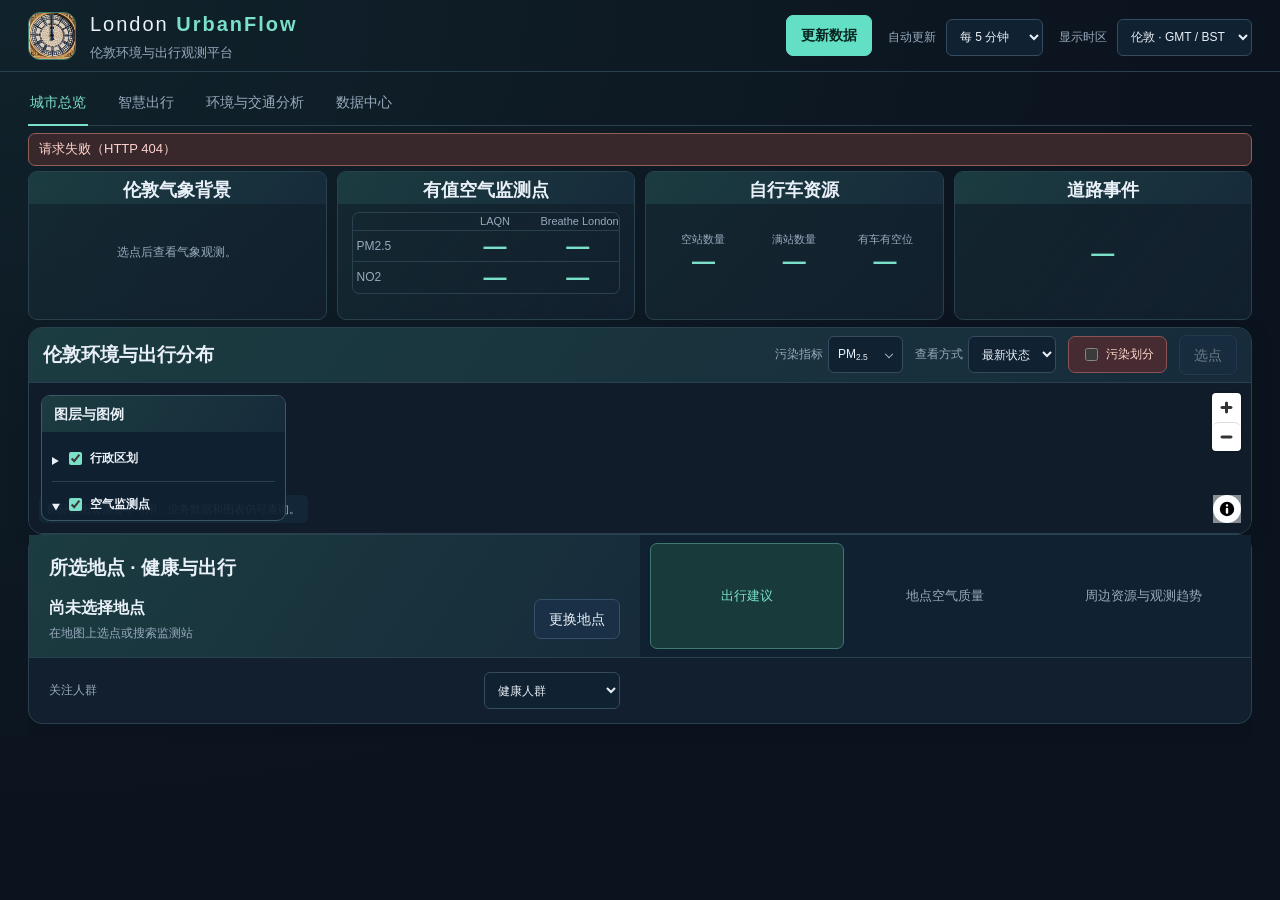
==== commit ef5b874c: "优化路线规划、数据采集和 API 调用；优化城市总览页面显示" ====
--- a/index.html
+++ b/index.html
@@ -20,7 +20,7 @@
 <body>
 <noscript><p class="notice">请启用 JavaScript 以查询数据库。</p></noscript>
 <header>
-  <div class="brand"><div class="brandmark" aria-hidden="true">⌁</div><div><span class="wordmark">London <b>UrbanFlow</b></span><h1>伦敦环境与出行观测平台</h1></div></div>
+  <div class="brand"><div class="brandmark" aria-hidden="true"><img src="assets/big-ben.png" alt="" width="48" height="48"></div><div><span class="wordmark">London <b>UrbanFlow</b></span><h1>伦敦环境与出行观测平台</h1></div></div>
   <div class="updates">
     <details class="update-progress" id="updateProgress" hidden>
       <summary><span id="updateStatus" role="status"></span></summary>
@@ -45,7 +45,37 @@
         <h2 id="weatherKpiTitle">伦敦气象背景</h2>
         <div id="outlookWeather" class="city-kpi-weather-body" aria-live="polite"><div class="city-kpi-body"><p class="muted">选点后查看气象观测。</p></div><small class="city-kpi-foot">&nbsp;</small></div>
       </section>
-      <div id="cityKpis" class="city-kpi-cards"></div>
+      <!-- Placeholder cards mirror summaries() so the KPI row keeps its final
+           height while /api/map is still loading; the numbers show an em dash. -->
+      <div id="cityKpis" class="city-kpi-cards" aria-busy="true">
+        <div class="city-kpi">
+          <h2>有值空气监测点</h2>
+          <div class="city-kpi-body">
+            <table class="city-kpi-air" aria-label="各污染物有值站点数">
+              <thead><tr><td aria-hidden="true"></td><th scope="col">LAQN</th><th scope="col">Breathe London</th></tr></thead>
+              <tbody>
+                <tr><th scope="row">PM2.5</th><td><strong>—</strong></td><td><strong>—</strong></td></tr>
+                <tr><th scope="row">NO2</th><td><strong>—</strong></td><td><strong>—</strong></td></tr>
+              </tbody>
+            </table>
+          </div>
+          <small class="city-kpi-foot">&nbsp;</small>
+        </div>
+        <div class="city-kpi">
+          <h2>自行车资源</h2>
+          <div class="city-kpi-body"><div class="city-kpi-metrics">
+            <div><small>空站数量</small><strong>—</strong></div>
+            <div><small>满站数量</small><strong>—</strong></div>
+            <div><small>有车有空位</small><strong>—</strong></div>
+          </div></div>
+          <small class="city-kpi-foot">&nbsp;</small>
+        </div>
+        <div class="city-kpi">
+          <h2>道路事件</h2>
+          <div class="city-kpi-body"><strong>—</strong></div>
+          <small class="city-kpi-foot">&nbsp;</small>
+        </div>
+      </div>
     </div>
     <div class="city-grid">
       <section class="panel geo-panel">
@@ -54,7 +84,7 @@
             <h2>伦敦环境与出行分布</h2>
             <p id="mapWindow"></p>
             <div class="map-toolbar">
-              <label>污染指标<select id="cityMetric"><option value="PM25">PM₂.₅</option><option value="NO2">NO₂</option><option value="PM10">PM₁₀</option><option value="O3">O₃</option></select></label>
+              <label>污染指标<span class="rich-select"><select id="cityMetric" data-rich-select><option value="PM25">PM2.5</option><option value="NO2">NO2</option><option value="PM10">PM10</option><option value="O3">O3</option></select><button type="button" class="rich-select-button" aria-hidden="true" tabindex="-1"><span class="rich-select-value">PM<sub>2.5</sub></span><span class="rich-select-arrow" aria-hidden="true"></span></button></span></label>
               <label>查看方式<select id="cityMode"><option value="latest">最新状态</option><option value="history">历史回放</option></select></label>
               <label class="check pollution-toggle"><input id="pollutionZones" type="checkbox"> 污染划分</label>
               <button id="pickOverviewLocation" type="button" aria-pressed="false" disabled>选点</button>
@@ -251,7 +281,7 @@
     <nav class="analysis-tabs" aria-label="分析模块"><button type="button" data-analysis-tab="series" class="active" aria-pressed="true">污染趋势</button><button type="button" data-analysis-tab="heatmap" aria-pressed="false">小时热力</button><button type="button" data-analysis-tab="coverage" aria-pressed="false">覆盖与缺测</button><button type="button" data-analysis-tab="weather" aria-pressed="false">气象关联</button><button type="button" data-analysis-tab="bike" aria-pressed="false">自行车时空分析</button><button type="button" data-analysis-tab="borough" aria-pressed="false">行政区覆盖</button></nav>
     <div id="analysisSelection" class="panel analysis-selection" role="group" aria-label="当前分析模块参数">
       <label data-analysis-control="source">分析来源<select id="analysisSource"><option value="laqn">LAQN 参考站</option><option value="breathe">Breathe London 传感器</option></select></label>
-      <label data-analysis-control="metric">污染指标<select id="analysisMetric"></select></label>
+      <label data-analysis-control="metric">污染指标<span class="rich-select"><select id="analysisMetric" data-rich-select></select><button type="button" class="rich-select-button" aria-hidden="true" tabindex="-1"><span class="rich-select-value"></span><span class="rich-select-arrow" aria-hidden="true"></span></button></span></label>
       <div class="compare-select" data-analysis-control="compare">
         <span id="compareStationsLabel">对比站点（最多 4 站）</span>
         <details id="compareStationsPicker">
@@ -294,8 +324,8 @@
           <section class="panel bike-analysis-map-panel" aria-label="自行车地图与回放">
             <div class="bike-analysis-legend">
               <strong id="bikeLegendMetric">可用车辆</strong>
-              <span class="bike-zero">0</span><span class="bike-low">1–2</span>
-              <span class="bike-available">≥3</span><span class="bike-unknown">未知</span>
+              <span id="bikeLegendClasses" class="bike-legend-classes"></span>
+              <span class="bike-legend-hint">颜色越深、点越大表示数量越多</span>
               <span class="bike-cluster-key">聚合显示紧张站数 / 有效站数</span>
             </div>
             <div id="bikeMap" aria-label="伦敦自行车站点地图"></div>
@@ -330,6 +360,7 @@
                   <div><dt>空位</dt><dd id="bikeCurrentDocks">—</dd></div>
                   <div><dt>容量</dt><dd id="bikeCurrentCapacity">—</dd></div>
                 </dl>
+                <p id="bikeSourceTime" class="muted" hidden></p>
               </div>
               <p id="bikeNearbyStatus" class="bike-analysis-message">选择站点后显示邻站。</p>
               <table id="bikeNeighborTable" class="bike-neighbors" hidden>
@@ -394,7 +425,7 @@
     <button class="source" data-source="metoffice"><strong>Met Office</strong><span>地面气象观测</span><small id="badge-metoffice">读取中</small></button>
     <button class="source" data-source="boundaries"><strong>伦敦行政区划</strong><span>大伦敦与 33 个行政区</span><small>2025 年边界</small></button>
   </nav>
-  <section id="collectionStatus" class="panel status-panel"><details><summary>采集状态 <span id="statusSummary"></span></summary><div id="sourceStatus"></div></details></section>
+  <section id="collectionStatus" class="panel status-panel"><details><summary>采集状态 <span id="statusSummary"></span></summary><p id="statusError" class="notice error" role="alert" hidden></p><div id="sourceStatus"></div></details></section>
   <section class="panel data-results" aria-labelledby="tableTitle">
     <div class="panel-title">
       <div><h2 id="tableTitle">LAQN 最新浓度</h2><p id="tableDescription">每项读数显示各自的观测时间</p></div>
@@ -440,8 +471,10 @@
       <div class="map-attribution-body">
         <section>
           <h3>地图与边界</h3>
-          <div class="map-basemap-live"></div>
-          <p class="map-basemap-fallback">
+          <!-- Static basemap credit. MapLibre also injects the style's own
+               attribution, but it is dropped below so this paragraph never
+               rewraps after load (which used to change the card height). -->
+          <p class="map-basemap-credit">
             <a href="https://openfreemap.org/" target="_blank" rel="noopener">OpenFreeMap</a> ·
             <a href="https://openmaptiles.org/" target="_blank" rel="noopener">© OpenMapTiles</a> ·
             <a href="https://www.openstreetmap.org/copyright" target="_blank" rel="noopener">© OpenStreetMap contributors</a>
@@ -470,7 +503,6 @@
   </details>
 </template>
 <dialog id="gisTableDialog" class="workspace-dialog"><div class="dialog-header"><h2>图层属性表</h2><button id="closeGisTable" type="button">关闭 ×</button></div></dialog>
-<dialog id="linkageDialog" class="workspace-dialog"><div class="dialog-header"><h2>周边详情</h2><button id="closeLinkage" type="button">关闭 ×</button></div></dialog>
 <dialog id="detail" aria-labelledby="detailTitle">
   <div class="dialog-header"><div><h2 id="detailTitle">站点详情</h2><p id="detailSubtitle"></p></div><button id="closeDetail" type="button" aria-label="关闭详情">关闭 ×</button></div>
   <div id="detailError" class="notice error" hidden role="alert"></div>
@@ -478,7 +510,7 @@
     <details id="stationMetadata" class="metadata-section"><summary>站点元数据</summary><div id="metadata" class="metadata"></div></details>
     <h3>最近 48 小时观测</h3>
     <div class="filters">
-      <label>指标<select id="historyMetric"><option value="">全部指标</option></select></label>
+      <label>指标<span class="rich-select"><select id="historyMetric" data-rich-select><option value="">全部指标</option></select><button type="button" class="rich-select-button" aria-hidden="true" tabindex="-1"><span class="rich-select-value">全部指标</span><span class="rich-select-arrow" aria-hidden="true"></span></button></span></label>
       <label>观测时长<select id="historyPeriod"><option value="">全部时长</option><option value="900">15 分钟</option><option value="3600">1 小时</option><option value="0">快照</option></select></label>
       <button id="queryHistory" class="primary">查询</button>
     </div>
--- a/assets/live.css
+++ b/assets/live.css
@@ -1,6 +1,6 @@
-:root{color-scheme:dark;font-family:Inter,"Segoe UI","Microsoft YaHei",sans-serif;font-size:14px;--bg:#0b131e;--panel:#111f2e;--line:#283b4e;--muted:#98aabd;--ink:#e9f0f8;--accent:#63dfc6}*{box-sizing:border-box}body{margin:0;background:radial-gradient(ellipse at top left,#17363c70,transparent 65%),var(--bg);color:var(--ink);line-height:1.6}header,main{max-width:1900px;margin:auto;padding:26px 32px}header{display:flex;justify-content:space-between;gap:22px;align-items:center;border-bottom:1px solid var(--line)}main{padding-top:16px}.brand{display:flex;gap:14px;align-items:center}.brandmark{background:#184339;color:var(--accent);border:1px solid #387b6c;border-radius:12px;font-size:40px;line-height:1;width:48px;height:48px;text-align:center}.wordmark{font-size:20px;letter-spacing:2px}.wordmark b{color:var(--accent)}h1{font-size:13px;font-weight:400;color:var(--muted);margin:3px 0 0}h2{font-size:19px;margin:0}h3{font-size:16px}button,select,input{font:inherit}button,select{cursor:pointer}button{color:var(--ink);background:#193046;border:1px solid #35506a;border-radius:7px;padding:8px 14px}button:hover{background:#27445c}button:disabled{opacity:.4;cursor:default}.primary{background:#63dfc6;color:#08251e;border-color:#63dfc6;font-weight:650}.primary:hover{background:#8debd8}select,input[type=search],input[type=date]{color:var(--ink);border:1px solid #344b60;border-radius:6px;background:#102131;padding:7px 9px;min-height:37px}input[type=checkbox]{accent-color:var(--accent)}button:focus-visible,input:focus-visible,select:focus-visible,summary:focus-visible,a:focus-visible{outline:2px solid var(--accent);outline-offset:3px}[hidden]{display:none!important}label{display:flex;flex-direction:column;gap:5px;color:var(--muted);font-size:12px}.updates{display:flex;align-items:end;gap:16px}.sources{display:grid;grid-template-columns:repeat(4,minmax(0,1fr));gap:12px;margin-bottom:22px}.source{background:#112131;text-align:left;border-color:#2b4051;padding:17px 20px;border-radius:9px;display:flex;flex-direction:column;gap:4px;position:relative}.source strong{font-size:18px;font-weight:550}.source span{font-size:12px;color:var(--muted)}.source small{font-size:11px;margin-top:9px;color:#b4c2d0}.source.active{border-color:var(--accent);background:linear-gradient(110deg,#173a39,#132838)}.source.active strong{color:var(--accent)}.source small.warning{color:#f4c16b}.panel{background:var(--panel);border:1px solid var(--line);border-radius:10px;overflow:hidden;margin-bottom:18px}.panel-title{display:flex;justify-content:space-between;gap:15px;align-items:center;padding:20px 22px 15px}.panel-title p{color:var(--muted);font-size:12px;margin:4px 0 0}.panel-title>span{font-size:12px;color:var(--muted)}.filters{display:flex;flex-wrap:wrap;align-items:end;gap:14px;padding:0 22px 18px}.filters .search{min-width:220px;flex:1}.check{flex-direction:row;align-items:center;min-height:37px;gap:5px;white-space:nowrap}.table-wrap{overflow:auto;max-height:64vh;scrollbar-width:thin;min-height:160px;border-top:1px solid var(--line)}table{width:100%;border-collapse:collapse;text-align:left;font-size:12px}th{position:sticky;top:0;z-index:1;background:#182d40;padding:12px 15px;color:#b1c5d8;white-space:nowrap;font-weight:500}td{padding:13px 15px;border-bottom:1px solid #26394b;vertical-align:top;min-width:150px}tbody tr:nth-child(even){background:#172b3a38}tbody tr:hover{background:#21394b88}td:first-child{min-width:235px}td .site-link{padding:0;color:var(--accent);background:none;border:0;font-size:13px;white-space:normal;text-align:left}.site-link:hover{text-decoration:underline}.station-name{display:block;color:var(--ink);font-size:12px}.sub,.obs-time{display:block;color:var(--muted);font-size:10px;margin-top:4px}.value{font-size:18px;line-height:1.2;font-variant-numeric:tabular-nums}.unit{font-size:10px;color:var(--muted);margin-left:5px}.quality{font-size:10px;color:#add3c5;padding:0 4px;border:1px solid #35594e;border-radius:3px;margin-left:5px}.stale .obs-time,.warning{color:#e5b56d}.stale .value{color:#d7c6b0}.pagination{padding:12px 22px;display:flex;align-items:center;gap:10px;font-size:12px}.pagination>span{margin-right:auto;color:var(--muted)}.notice{padding:13px 17px;border:1px solid #3b6477;border-radius:7px;background:#173041;margin-bottom:15px;font-size:13px;white-space:pre-line}.error{border-color:#945e58;background:#38282c;color:#ffd2ca}td.empty{text-align:center;padding:60px 20px;color:var(--muted)}.status-panel{padding:16px 22px}.status-panel summary{font-size:13px;cursor:pointer}.status-panel summary span{margin-left:12px;color:var(--muted);font-size:12px}.jobs{width:100%;font-size:11px;margin-top:13px}.jobs th{position:static;background:none}.jobs td{min-width:0}.jobs td:first-child{min-width:170px}.job-error{color:#f0b298;max-width:450px;overflow-wrap:anywhere}.status-extra{font-size:12px;color:var(--muted)}footer{display:flex;justify-content:space-between;gap:25px;color:var(--muted);font-size:11px;padding:7px 0 25px}a{color:var(--accent)}dialog{background:var(--panel);color:var(--ink);border:1px solid #446176;border-radius:12px;width:min(1250px,calc(100% - 30px));max-height:92vh;padding:22px}dialog::backdrop{background:#030911bb;backdrop-filter:blur(3px)}.dialog-header{display:flex;justify-content:space-between;align-items:start;gap:15px;margin-bottom:20px}.dialog-header p{font-size:12px;color:var(--muted);margin:5px 0}.metadata-section summary{cursor:pointer}.metadata{display:grid;grid-template-columns:repeat(3,minmax(0,1fr));gap:8px 22px;margin:15px 0}.metadata-item{padding:7px 0;border-bottom:1px solid var(--line);overflow-wrap:anywhere;font-size:12px}.metadata-item span{display:block;color:var(--muted);font-size:10px;margin-bottom:3px}.metadata-section{border-bottom:1px solid var(--line);padding-bottom:14px}dialog .filters{padding:0 0 12px}dialog .table-wrap{max-height:38vh}dialog .pagination{padding-left:0;padding-right:0}.muted{color:var(--muted);font-size:11px}.raw-data{white-space:pre-wrap;overflow-wrap:anywhere;background:#0c1824;border:1px solid var(--line);padding:13px;border-radius:6px;font-size:11px;max-height:300px;overflow:auto}.road-summary{display:grid;grid-template-columns:repeat(2,minmax(0,1fr));gap:10px}.road-summary p{font-size:12px;overflow-wrap:anywhere}.road-summary span{color:var(--muted);display:block}
-@media(max-width:1000px){header,main{padding-left:18px;padding-right:18px}.sources{grid-template-columns:repeat(2,minmax(0,1fr))}.metadata{grid-template-columns:repeat(2,minmax(0,1fr))}.source{padding:14px 17px}}
-@media(max-width:600px){.wordmark{font-size:17px}.sources{gap:8px}.source strong{font-size:15px}.panel-title{padding:16px}.filters{padding:0 16px 15px;gap:10px}.filters .search{min-width:100%;order:3}h2{font-size:16px}.pagination{padding:12px}.metadata{grid-template-columns:1fr}.road-summary{grid-template-columns:1fr}footer{flex-direction:column}.status-panel{padding:14px}.table-wrap{max-height:65vh}dialog{padding:16px}}
+:root{color-scheme:dark;font-family:Inter,"Segoe UI","Microsoft YaHei",sans-serif;font-size:14px;--bg:#0b131e;--panel:#111f2e;--line:#283b4e;--muted:#98aabd;--ink:#e9f0f8;--accent:#63dfc6}*{box-sizing:border-box}body{margin:0;background:radial-gradient(ellipse at top left,#17363c70,transparent 65%),var(--bg);color:var(--ink);line-height:1.6}header,main{max-width:1900px;margin:auto;padding:26px 32px}header{display:flex;justify-content:space-between;gap:22px;align-items:center;border-bottom:1px solid var(--line)}main{padding-top:16px}.brand{display:flex;gap:14px;align-items:center}.brandmark{background:#184339;border:1px solid #387b6c;border-radius:12px;width:48px;height:48px;flex:none;overflow:hidden;display:grid;place-items:center}.brandmark img{display:block;width:100%;height:100%;object-fit:cover;transform:translateX(-3.2%) scale(1.08)}.wordmark{font-size:20px;letter-spacing:2px}.wordmark b{color:var(--accent)}h1{font-size:13px;font-weight:400;color:var(--muted);margin:3px 0 0}h2{font-size:19px;margin:0}h3{font-size:16px}button,select,input{font:inherit}button,select{cursor:pointer}button{color:var(--ink);background:#193046;border:1px solid #35506a;border-radius:7px;padding:8px 14px}button:hover{background:#27445c}button:disabled{opacity:.4;cursor:default}.primary{background:#63dfc6;color:#08251e;border-color:#63dfc6;font-weight:650}.primary:hover{background:#8debd8}select,input[type=search],input[type=date]{color:var(--ink);border:1px solid #344b60;border-radius:6px;background:#102131;padding:7px 9px;min-height:37px}input[type=checkbox]{accent-color:var(--accent)}button:focus-visible,input:focus-visible,select:focus-visible,summary:focus-visible,a:focus-visible{outline:2px solid var(--accent);outline-offset:3px}[hidden]{display:none!important}label{display:flex;flex-direction:column;gap:5px;color:var(--muted);font-size:12px}.updates{display:flex;align-items:end;gap:16px}.sources{display:grid;grid-template-columns:repeat(5,minmax(0,1fr));gap:12px;margin-bottom:22px}.source{background:#112131;text-align:left;border-color:#2b4051;padding:17px 20px;border-radius:9px;display:flex;flex-direction:column;gap:4px;position:relative}.source strong{font-size:18px;font-weight:550}.source span{font-size:12px;color:var(--muted)}.source small{font-size:11px;margin-top:9px;color:#b4c2d0}.source.active{border-color:var(--accent);background:linear-gradient(110deg,#173a39,#132838)}.source.active strong{color:var(--accent)}.source small.warning{color:#f4c16b}.panel{background:var(--panel);border:1px solid var(--line);border-radius:10px;overflow:hidden;margin-bottom:18px}.panel-title{display:flex;justify-content:space-between;gap:15px;align-items:center;padding:20px 22px 15px}.panel-title p{color:var(--muted);font-size:12px;margin:4px 0 0}.panel-title>span{font-size:12px;color:var(--muted)}.filters{display:flex;flex-wrap:wrap;align-items:end;gap:14px;padding:0 22px 18px}.filters .search{min-width:220px;flex:1}.check{flex-direction:row;align-items:center;min-height:37px;gap:5px;white-space:nowrap}.table-wrap{overflow:auto;max-height:64vh;scrollbar-width:thin;min-height:160px;border-top:1px solid var(--line)}table{width:100%;border-collapse:collapse;text-align:left;font-size:12px}th{position:sticky;top:0;z-index:1;background:#182d40;padding:12px 15px;color:#b1c5d8;white-space:nowrap;font-weight:500}td{padding:13px 15px;border-bottom:1px solid #26394b;vertical-align:top;min-width:150px}tbody tr:nth-child(even){background:#172b3a38}tbody tr:hover{background:#21394b88}td:first-child{min-width:235px}td .site-link{padding:0;color:var(--accent);background:none;border:0;font-size:13px;white-space:normal;text-align:left}.site-link:hover{text-decoration:underline}.station-name{display:block;color:var(--ink);font-size:12px}.sub,.obs-time{display:block;color:var(--muted);font-size:10px;margin-top:4px}.value{font-size:18px;line-height:1.2;font-variant-numeric:tabular-nums}.unit{font-size:10px;color:var(--muted);margin-left:5px}.quality{font-size:10px;color:#add3c5;padding:0 4px;border:1px solid #35594e;border-radius:3px;margin-left:5px}.stale .obs-time,.warning{color:#e5b56d}.stale .value{color:#d7c6b0}.pagination{padding:12px 22px;display:flex;align-items:center;gap:10px;font-size:12px}.pagination>span{margin-right:auto;color:var(--muted)}.notice{padding:13px 17px;border:1px solid #3b6477;border-radius:7px;background:#173041;margin-bottom:15px;font-size:13px;white-space:pre-line}.error{border-color:#945e58;background:#38282c;color:#ffd2ca}td.empty{text-align:center;padding:60px 20px;color:var(--muted)}.status-panel{padding:16px 22px}.status-panel summary{font-size:13px;cursor:pointer}.status-panel summary span{margin-left:12px;color:var(--muted);font-size:12px}.jobs{width:100%;font-size:11px;margin-top:13px}.jobs th{position:static;background:none}.jobs td{min-width:0}.jobs td:first-child{min-width:170px}.job-error{color:#f0b298;max-width:450px;overflow-wrap:anywhere}.status-extra{font-size:12px;color:var(--muted)}footer{display:flex;justify-content:space-between;gap:25px;color:var(--muted);font-size:11px;padding:7px 0 25px}a{color:var(--accent)}dialog{background:var(--panel);color:var(--ink);border:1px solid #446176;border-radius:12px;width:min(1250px,calc(100% - 30px));max-height:92vh;padding:22px}dialog::backdrop{background:#030911bb;backdrop-filter:blur(3px)}.dialog-header{display:flex;justify-content:space-between;align-items:start;gap:15px;margin-bottom:20px}.dialog-header p{font-size:12px;color:var(--muted);margin:5px 0}.metadata-section summary{cursor:pointer}.metadata{display:grid;grid-template-columns:repeat(3,minmax(0,1fr));gap:8px 22px;margin:15px 0}.metadata-item{padding:7px 0;border-bottom:1px solid var(--line);overflow-wrap:anywhere;font-size:12px}.metadata-item span{display:block;color:var(--muted);font-size:10px;margin-bottom:3px}.metadata-section{border-bottom:1px solid var(--line);padding-bottom:14px}dialog .filters{padding:0 0 12px}dialog .table-wrap{max-height:38vh}dialog .pagination{padding-left:0;padding-right:0}.muted{color:var(--muted);font-size:11px}.raw-data{white-space:pre-wrap;overflow-wrap:anywhere;background:#0c1824;border:1px solid var(--line);padding:13px;border-radius:6px;font-size:11px;max-height:300px;overflow:auto}.road-summary{display:grid;grid-template-columns:repeat(2,minmax(0,1fr));gap:10px}.road-summary p{font-size:12px;overflow-wrap:anywhere}.road-summary span{color:var(--muted);display:block}
+@media(max-width:1000px){header,main{padding-left:18px;padding-right:18px}.sources{grid-template-columns:repeat(3,minmax(0,1fr))}.metadata{grid-template-columns:repeat(2,minmax(0,1fr))}.source{padding:14px 17px}}
+@media(max-width:600px){.wordmark{font-size:17px}.sources{grid-template-columns:repeat(2,minmax(0,1fr));gap:8px}.source strong{font-size:15px}.panel-title{padding:16px}.filters{padding:0 16px 15px;gap:10px}.filters .search{min-width:100%;order:3}h2{font-size:16px}.pagination{padding:12px}.metadata{grid-template-columns:1fr}.road-summary{grid-template-columns:1fr}footer{flex-direction:column}.status-panel{padding:14px}.table-wrap{max-height:65vh}dialog{padding:16px}}
 
 header { position: relative; z-index: 10; }
 .updates { position: relative; min-width: 0; }
--- a/assets/city.css
+++ b/assets/city.css
@@ -1,6 +1,102 @@
 :root {
   --panel-heading-background: linear-gradient(125deg, #1b3c40, #172b3b);
 }
+
+/* Pollutant labels use <sub>2.5</sub> so the decimal point is lowered together
+   with the digits. Unicode has subscript digits (₂, ₅) but no subscript period,
+   which is why a literal "PM₂.₅" leaves the point on the normal baseline. */
+sub {
+  position: relative;
+  bottom: -0.24em;
+  font-size: 0.7em;
+  line-height: 0;
+  vertical-align: baseline;
+}
+
+/* Native <select> options are plain text. The shell (wrapper, button and
+   label) is rendered in index.html so the first paint already looks like the
+   final control instead of the native select; city.js only adds behavior.
+   Keep the native select as the layout/state element and open a small custom
+   listbox whose options can contain <sub>2.5</sub> and <sub>10</sub>. */
+.rich-select {
+  position: relative;
+  display: inline-flex;
+  min-width: 0;
+  vertical-align: middle;
+}
+.rich-select > select {
+  width: 100%;
+  /* The native control is only the layout/state element; the button and
+     listbox below provide the visible control and options. */
+  text-indent: -9999px;
+}
+.rich-select > select option { text-indent: 0; }
+.rich-select-button {
+  position: absolute;
+  inset: 0;
+  z-index: 2;
+  display: flex;
+  align-items: center;
+  width: 100%;
+  margin: 0;
+  padding: 0 28px 0 9px;
+  border: 1px solid #344b60;
+  border-radius: 6px;
+  background: #102131;
+  color: var(--ink);
+  font: inherit;
+  text-align: left;
+  cursor: pointer;
+  overflow: hidden;
+}
+/* Before enhancement the button is only a visual shell (aria-hidden): clicks
+   must reach the native select underneath so the control still works. */
+.rich-select-button[aria-hidden="true"] { pointer-events: none; }
+.rich-select-button:hover { background: #102131; }
+.rich-select-value {
+  display: block;
+  min-width: 0;
+  overflow: hidden;
+  text-overflow: ellipsis;
+  white-space: nowrap;
+}
+.rich-select-arrow {
+  position: absolute;
+  top: 50%;
+  right: 10px;
+  width: 6px;
+  height: 6px;
+  border-right: 1.5px solid #bac8d6;
+  border-bottom: 1.5px solid #bac8d6;
+  transform: translateY(-65%) rotate(45deg);
+  pointer-events: none;
+}
+.rich-select-menu {
+  position: fixed;
+  z-index: 100;
+  width: max-content;
+  max-width: min(18rem, 80vw);
+  max-height: 15rem;
+  overflow: auto;
+  padding: 4px;
+  border: 1px solid #344b60;
+  border-radius: 6px;
+  background: #102131;
+  box-shadow: 0 10px 24px #00000080;
+}
+.rich-select-menu:focus { outline: none; }
+.rich-select-option {
+  padding: 6px 10px;
+  border-radius: 4px;
+  color: var(--ink);
+  font: inherit;
+  line-height: 1.35;
+  white-space: nowrap;
+  cursor: pointer;
+}
+.rich-select-option.active,
+.rich-select-option:hover { background: #1d3a4f; }
+.rich-select-option[aria-selected="true"] { color: var(--accent); }
 
 .panel-title,
 .advice-heading,
@@ -395,8 +491,6 @@
 .map-attribution-card :is(.map-source-label, .map-attribution-separator),
 .map-source-summary > br,
 .map-quality-summary > br,
-.map-basemap-live:empty,
-.map-basemap-live:not(:empty) + .map-basemap-fallback,
 .map-journey-credit { display: none; }
 .map-shows-journey .map-journey-credit { display: block; }
 .map-attribution-card :is(.map-source-links, .map-quality-legend) {
@@ -1238,6 +1332,7 @@
 .journey-result p { margin: 8px 0; }
 .journey-result .journey-status { margin: 0; padding: 12px; border-radius: 9px; background: #172938; color: #bbccdc; }
 .journey-result .journey-warning { margin: 0 0 12px; padding: 10px 12px; border-left: 3px solid #e9bc70; border-radius: 6px; background: #403827; }
+.journey-result .journey-fallback { margin: 0 0 12px; padding: 10px 12px; border-left: 3px solid var(--accent); border-radius: 6px; background: #173a39; }
 .journey-result .journey-error { border-color: #ef8b8b; background: #38282c; }
 .journey-total {
   display: grid;
@@ -1351,9 +1446,6 @@
 .road-point-symbol { background: #e9bc70; }
 .road-area-symbol { background: #e9bc70; opacity: .7; }
 @media (min-width: 1600px) {
-  #cityMap {
-    height: 650px;
-  }
   .chart {
     height: 330px;
   }
@@ -1371,6 +1463,14 @@
   #cityMap {
     height: 500px;
   }
+  .overview-rail { overflow: visible; }
+  .overview-rail .linkage {
+    display: grid;
+    grid-template-columns: 1fr 1fr;
+    overflow: visible;
+    flex: none;
+  }
+  #cityOverview #cityMap { min-height: 460px; }
   .linkage {
     display: grid;
     grid-template-columns: 1fr 1fr;
@@ -1536,7 +1636,7 @@
   h3 { font-size: 16px; }
   header { height: 60px; padding: 5px 20px; }
   .brand { gap: 10px; }
-  .brandmark { width: 40px; height: 40px; font-size: 32px; }
+  .brandmark { width: 40px; height: 40px; }
   .wordmark { font-size: 21px; letter-spacing: .6px; }
   header h1 { font-size: 13px; margin: 0; }
   .updates { gap: 10px; }
@@ -1609,16 +1709,20 @@
 :root { --line:#29414e; --accent:#7ae0c8; }
 .panel { border-radius:14px; box-shadow:0 5px 24px #020b121c; }
 .page-tabs button { transition:color .18s, background .18s; }
-.city-grid { grid-template-columns:minmax(0, 2.45fr) minmax(345px, 1fr); gap:16px; align-items:stretch; }
+@media (min-width: 1351px) {
+  .city-grid { grid-template-columns:minmax(0, 2.45fr) minmax(345px, 1fr); gap:16px; align-items:stretch; }
+}
 .geo-panel { height:100%; }
 .overview-rail { min-height:0; display:flex; flex-direction:column; overflow:hidden; }
-.overview-rail .linkage {
-  display: flex;
-  flex-direction: column;
-  flex: 1;
-  min-height: 0;
-  overflow: hidden;
-  margin: 0;
+@media (min-width: 1351px) {
+  .overview-rail .linkage {
+    display: flex;
+    flex-direction: column;
+    flex: 1;
+    min-height: 0;
+    overflow: hidden;
+    margin: 0;
+  }
 }
 .overview-rail .linkage > .advice-heading,
 .overview-rail .linkage > .outlook-tabs { flex: none; }
@@ -1788,15 +1892,19 @@
 .bike-low { color:#efba62; }
 .bike-available { color:#70cfdc; }
 .bike-unknown, .bike-cluster-key { color:var(--muted); }
-.bike-analysis-legend span:not(.bike-cluster-key)::before {
+.bike-legend-classes { display:flex; flex-wrap:wrap; align-items:center; gap:6px 11px; }
+.bike-legend-entry { display:inline-flex; align-items:center; gap:4px; white-space:nowrap; }
+.bike-legend-entry::before {
   content:"";
-  width:8px;
-  height:8px;
-  margin-right:5px;
-  display:inline-block;
+  width:var(--bike-dot-size, 8px);
+  height:var(--bike-dot-size, 8px);
+  flex:none;
   border-radius:50%;
-  background:currentColor;
-}
+  border:1px solid #f1f8fe;
+  box-sizing:border-box;
+  background:var(--bike-dot, #8194a4);
+}
+.bike-legend-hint { color:var(--muted); }
 .bike-cluster-key { margin-left:auto; }
 #bikeMap { height:var(--bike-map-height); background:#dce6ea; }
 .bike-analysis-cluster {
@@ -1811,6 +1919,7 @@
   box-shadow:0 1px 4px #162b4470;
 }
 .bike-analysis-cluster.has-tight { background:#6a491f; color:#fff3d9; }
+.bike-analysis-cluster.is-stale { opacity:.32; }
 .bike-replay { padding:10px 13px; }
 .bike-replay-header, .bike-replay-range {
   display:flex;
